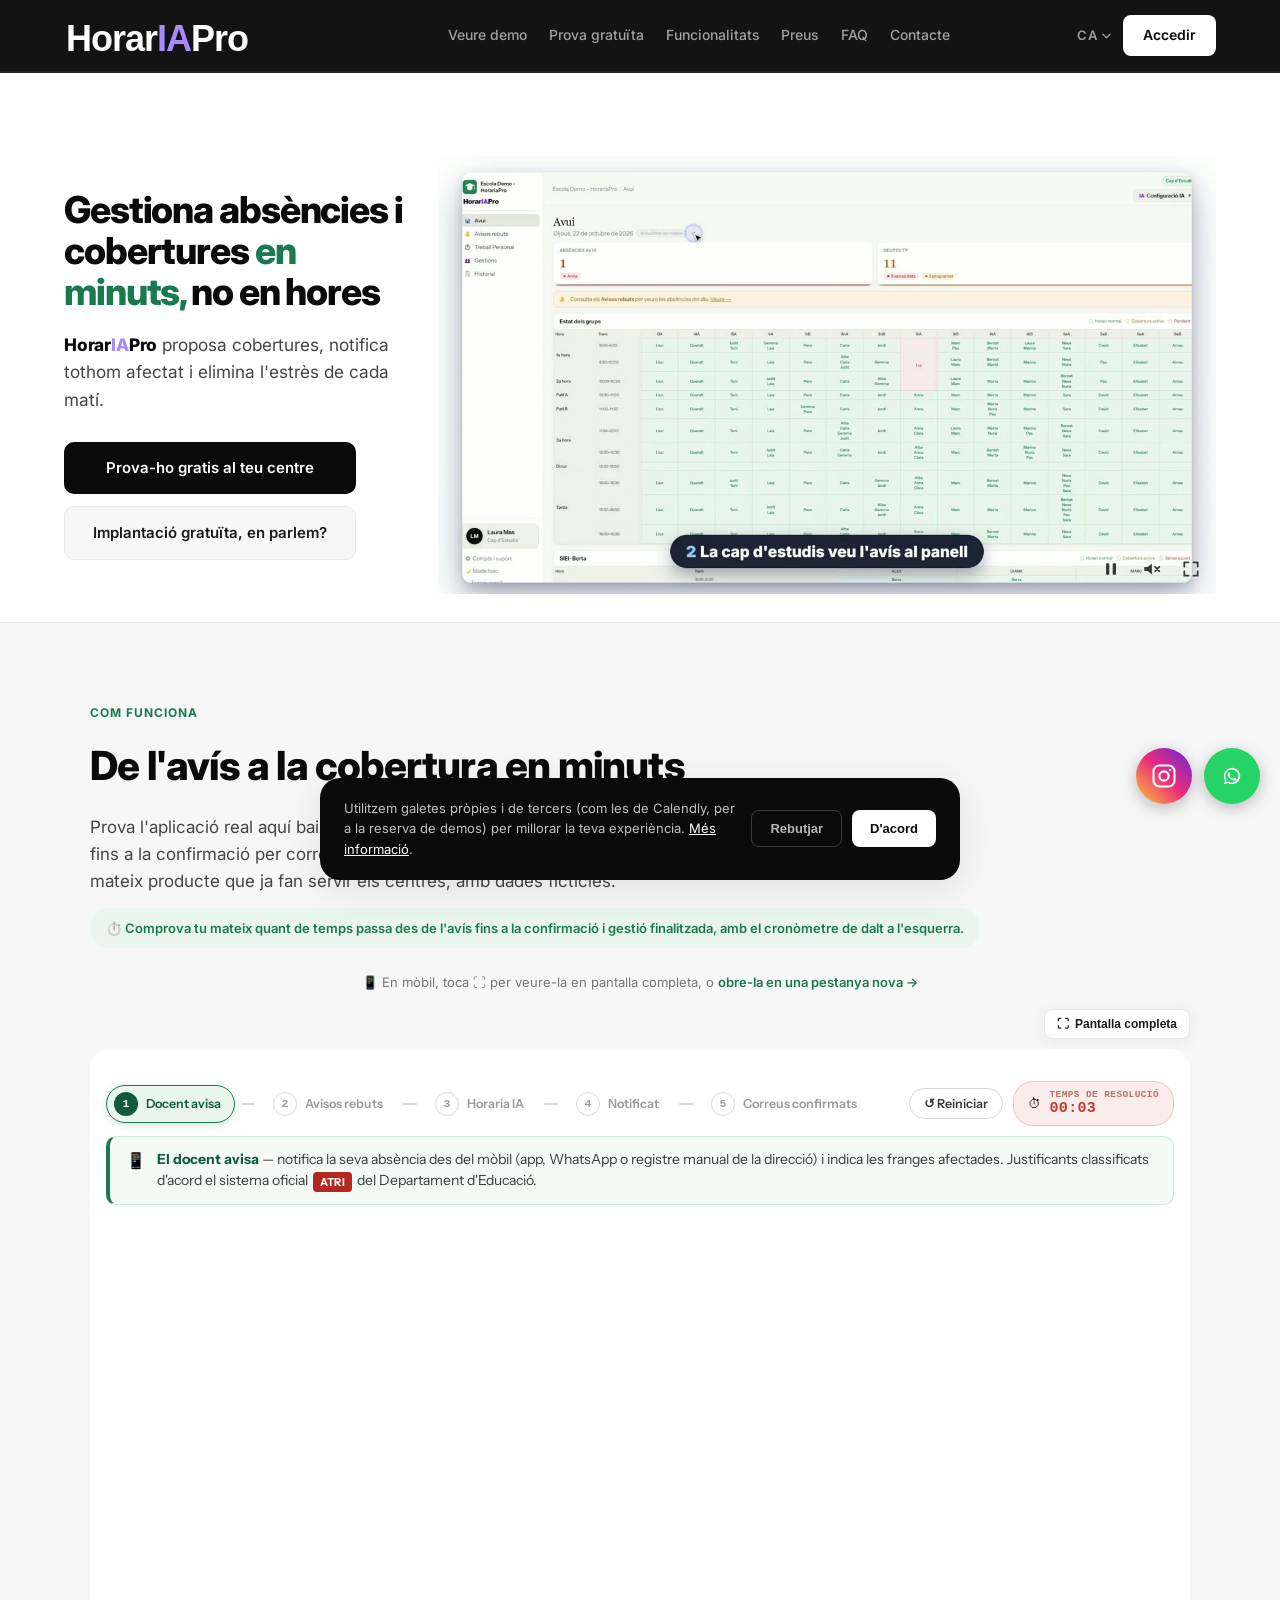
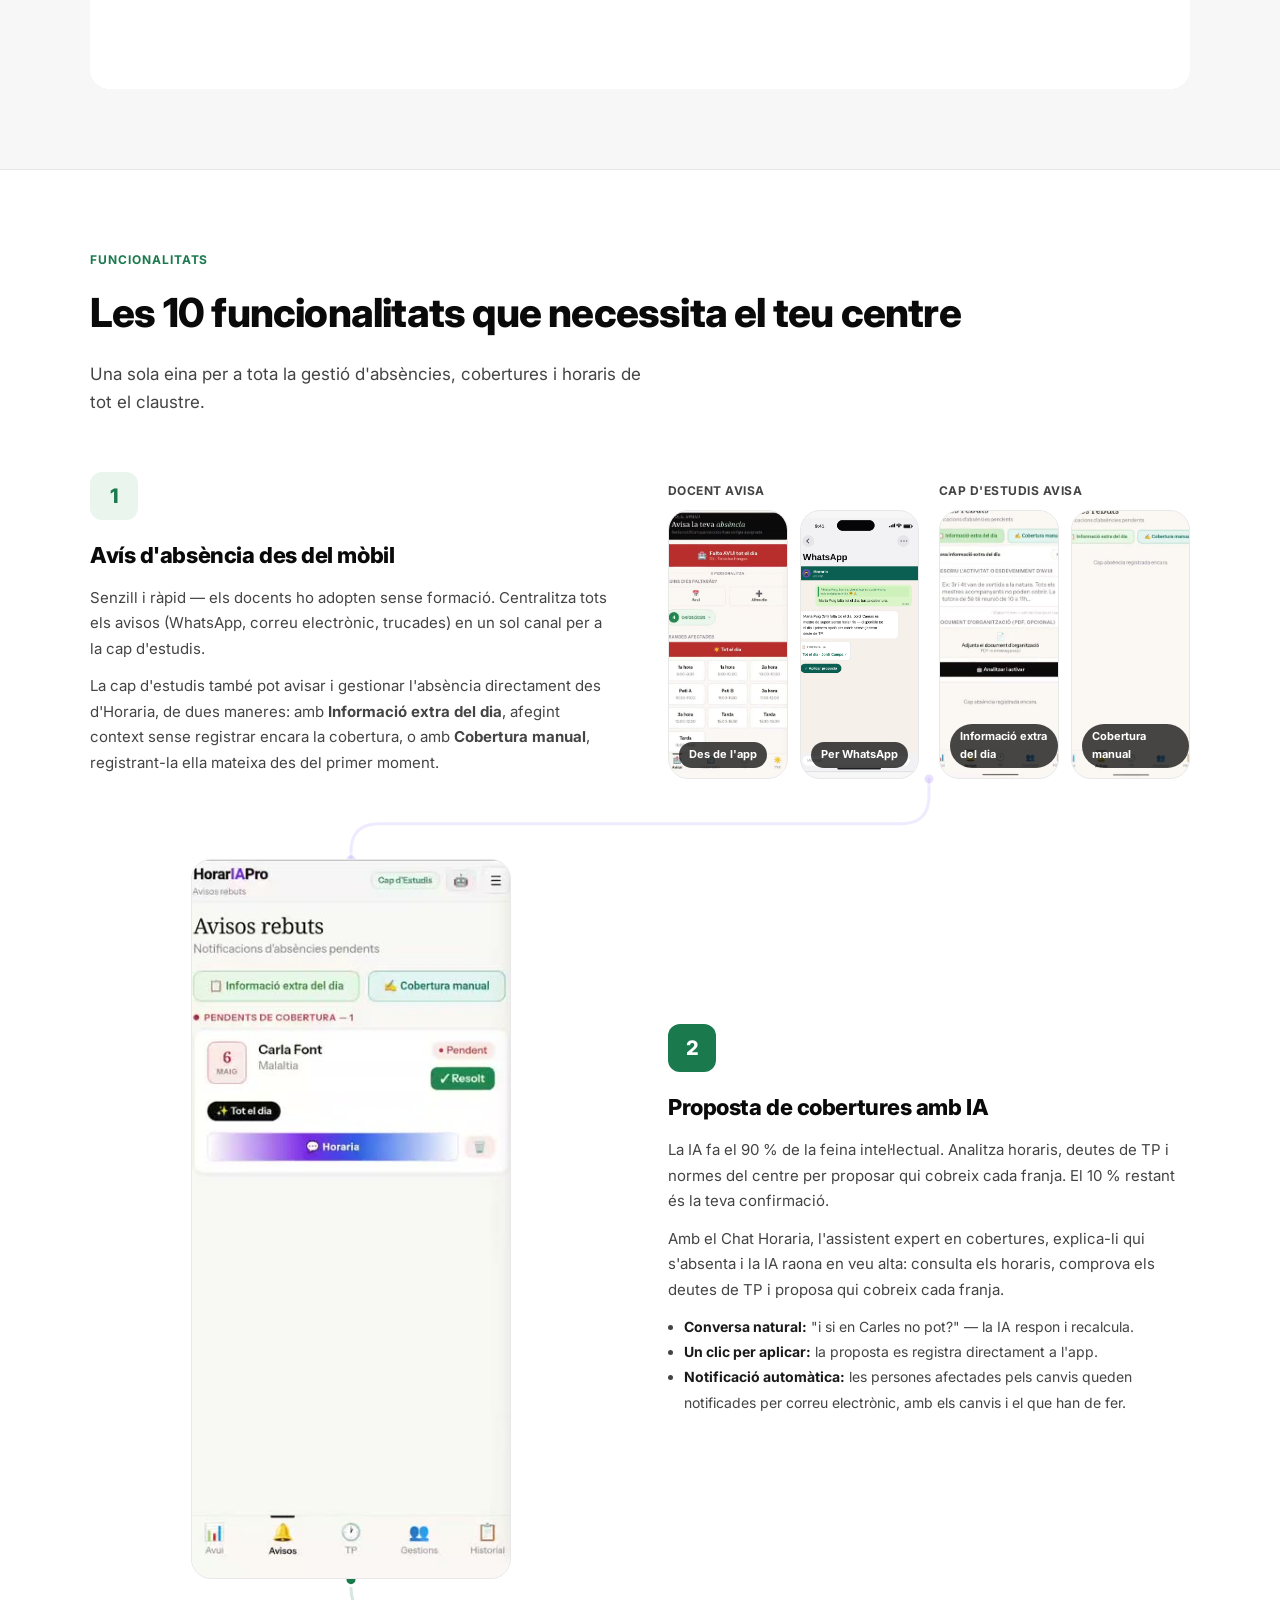
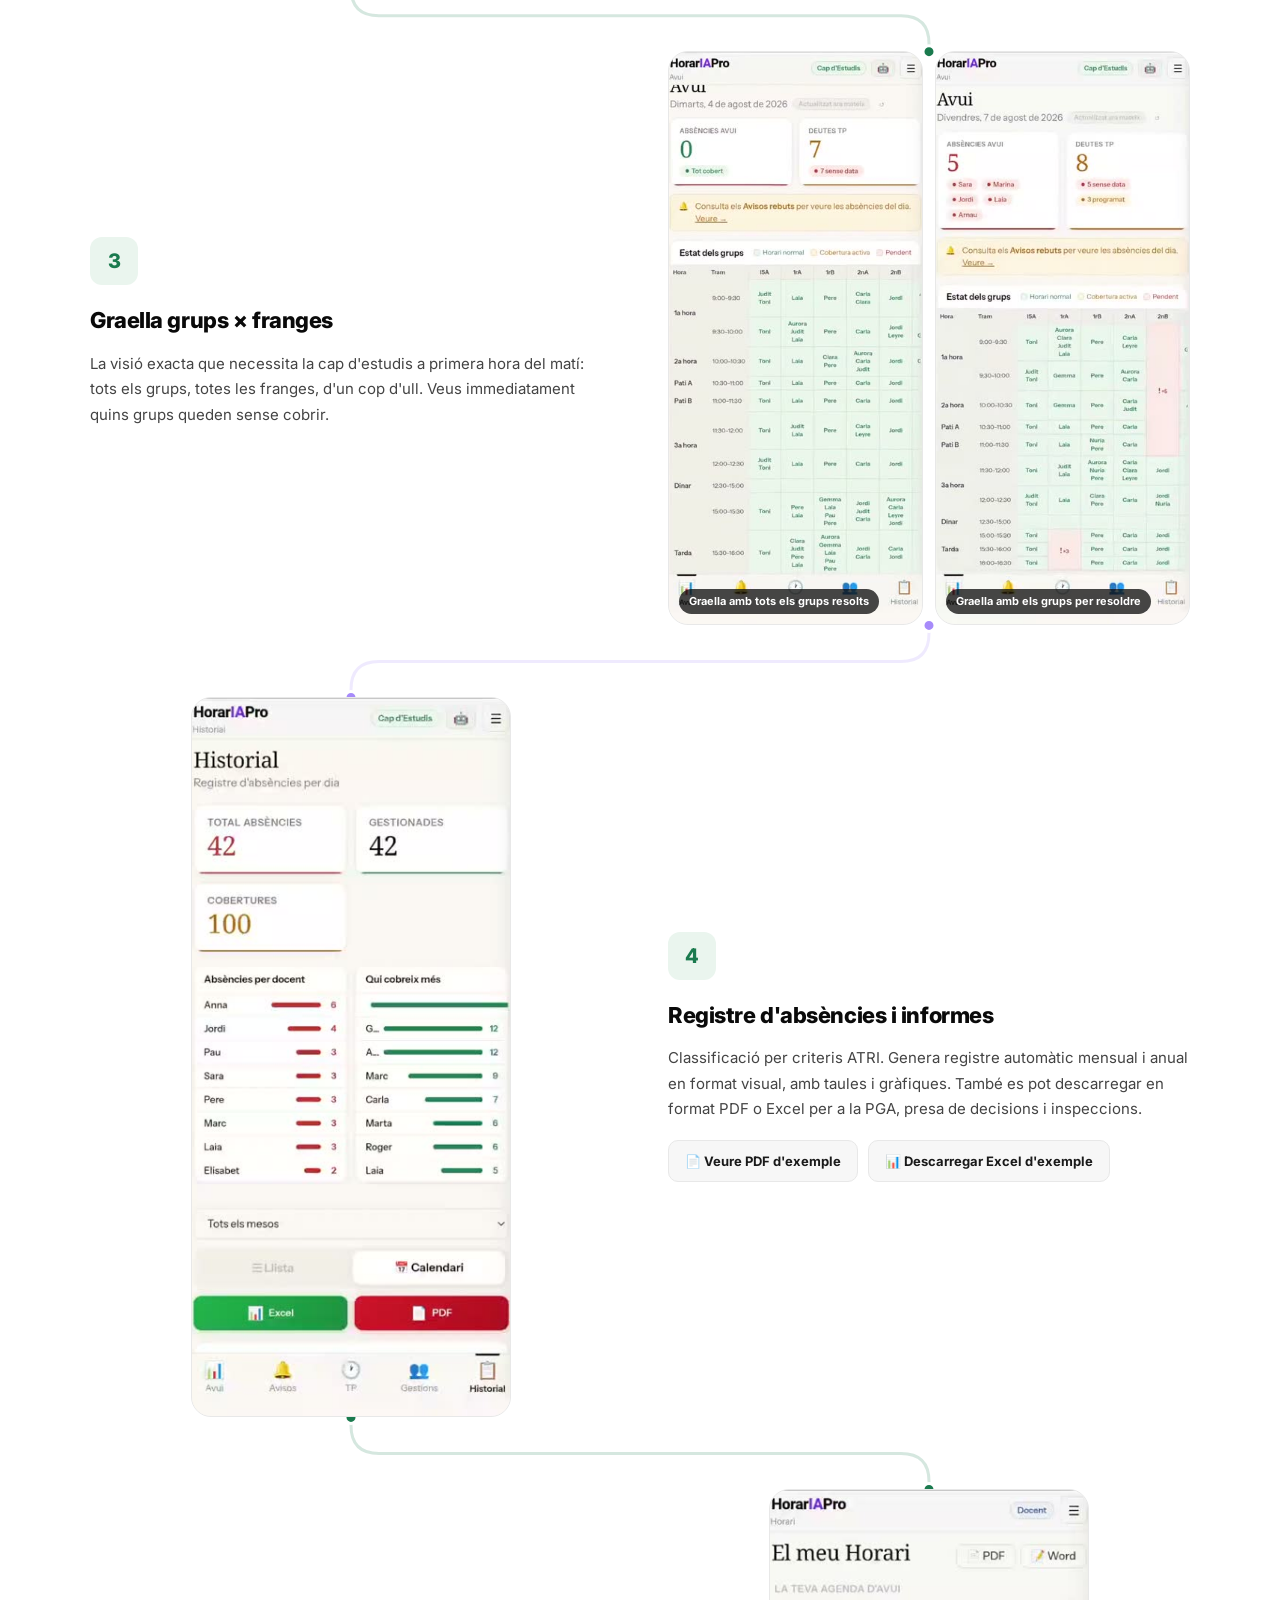
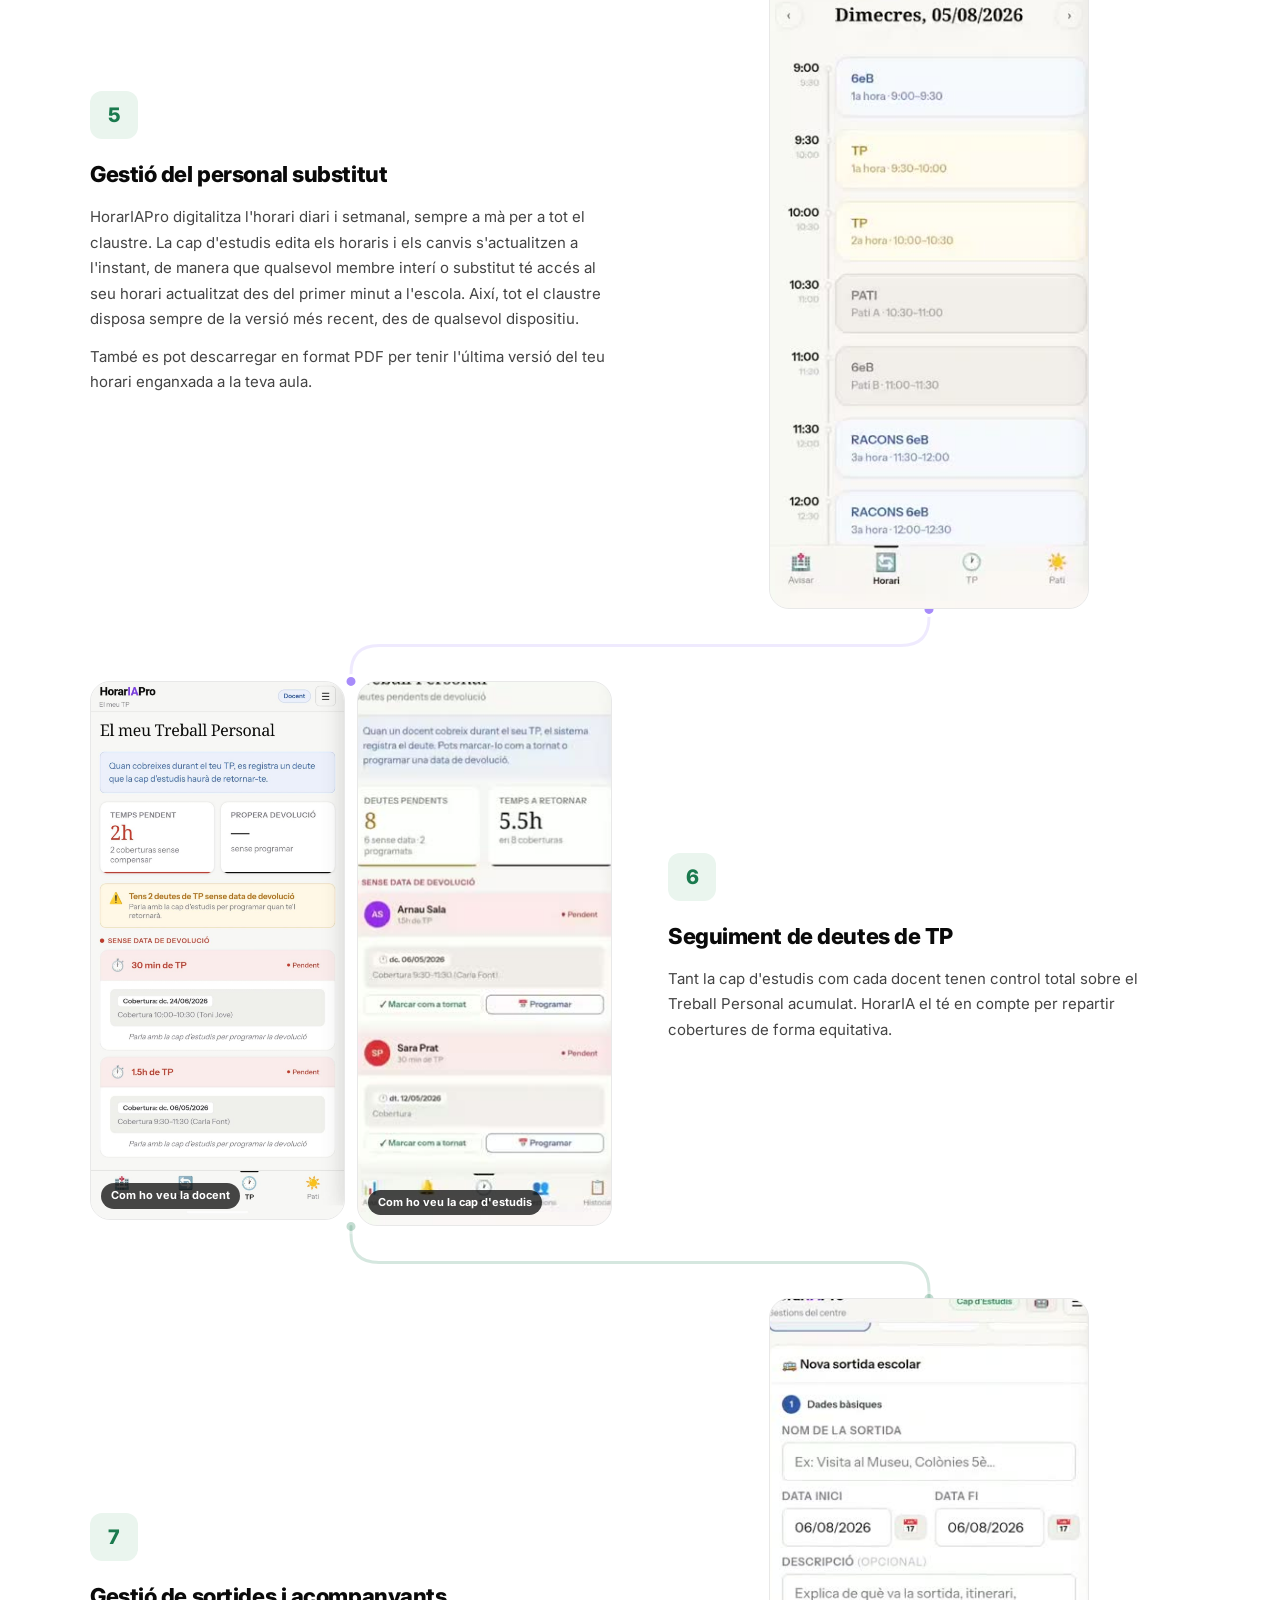
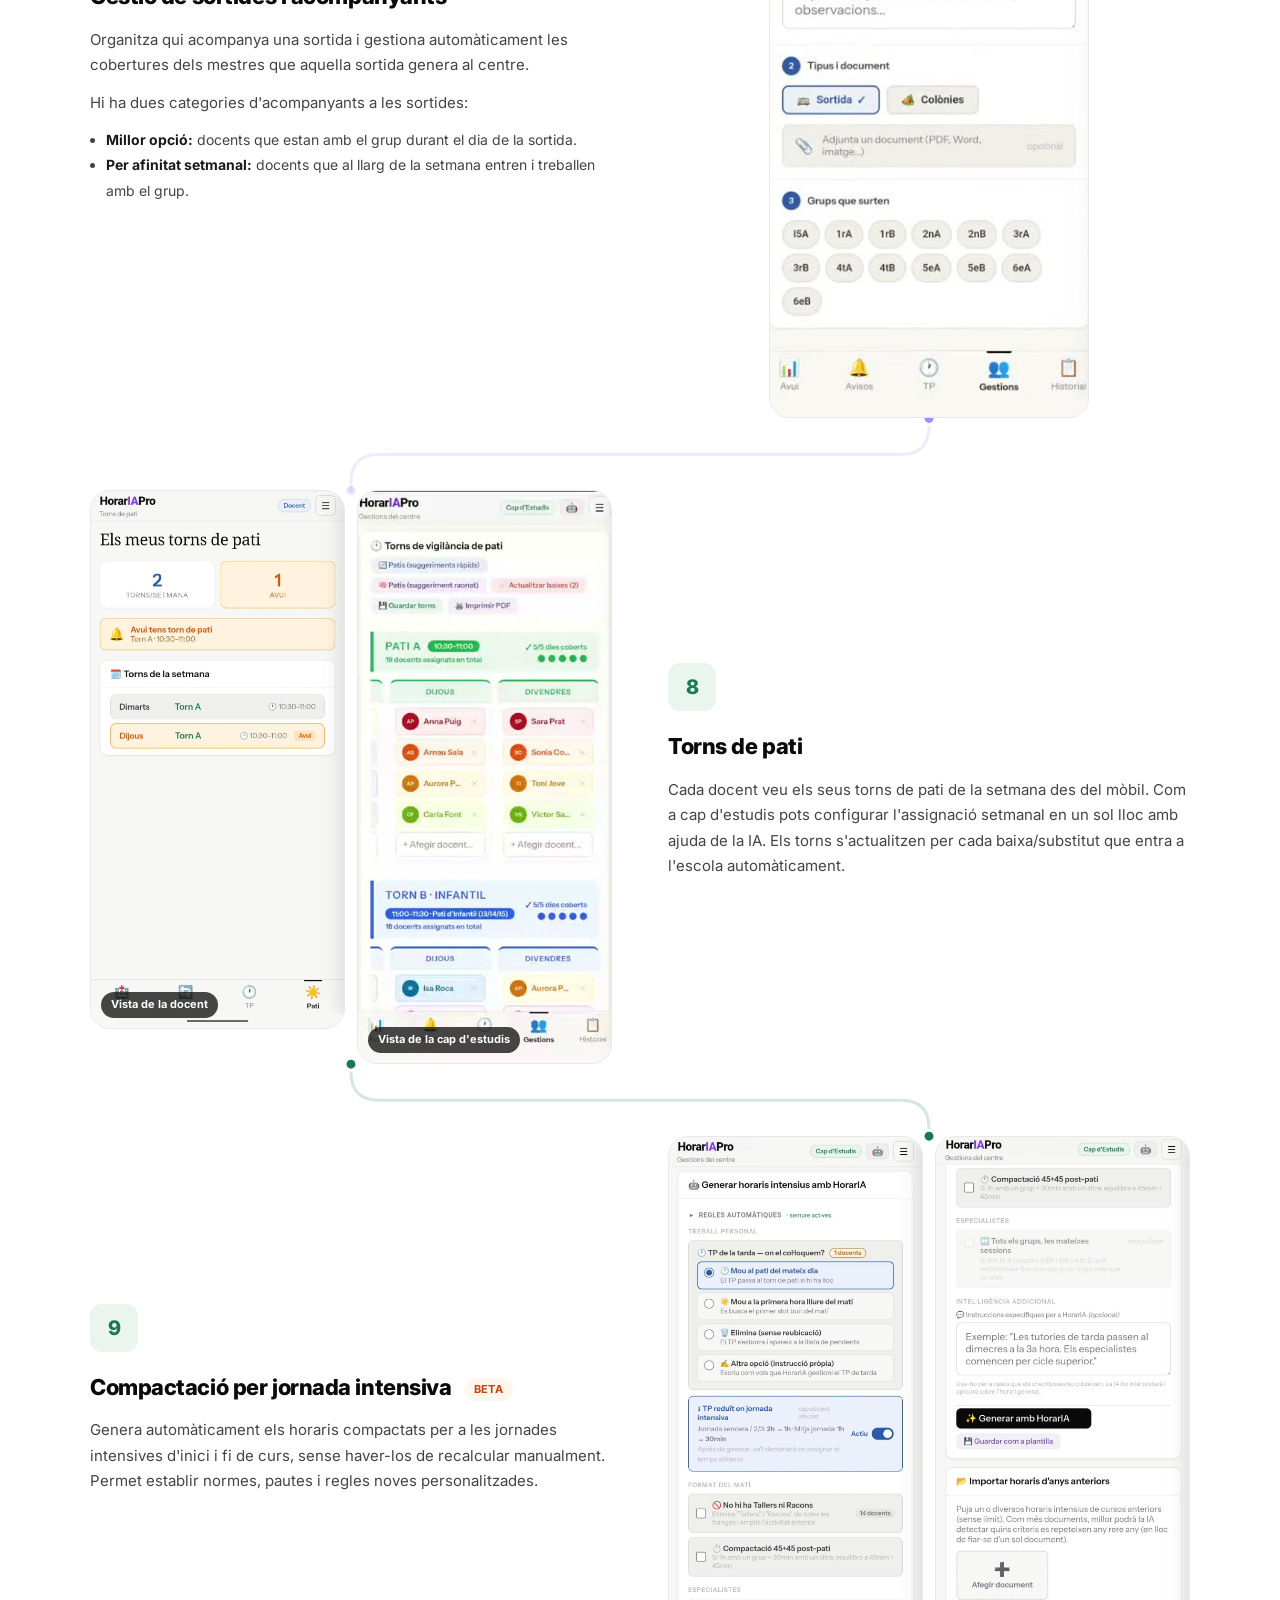
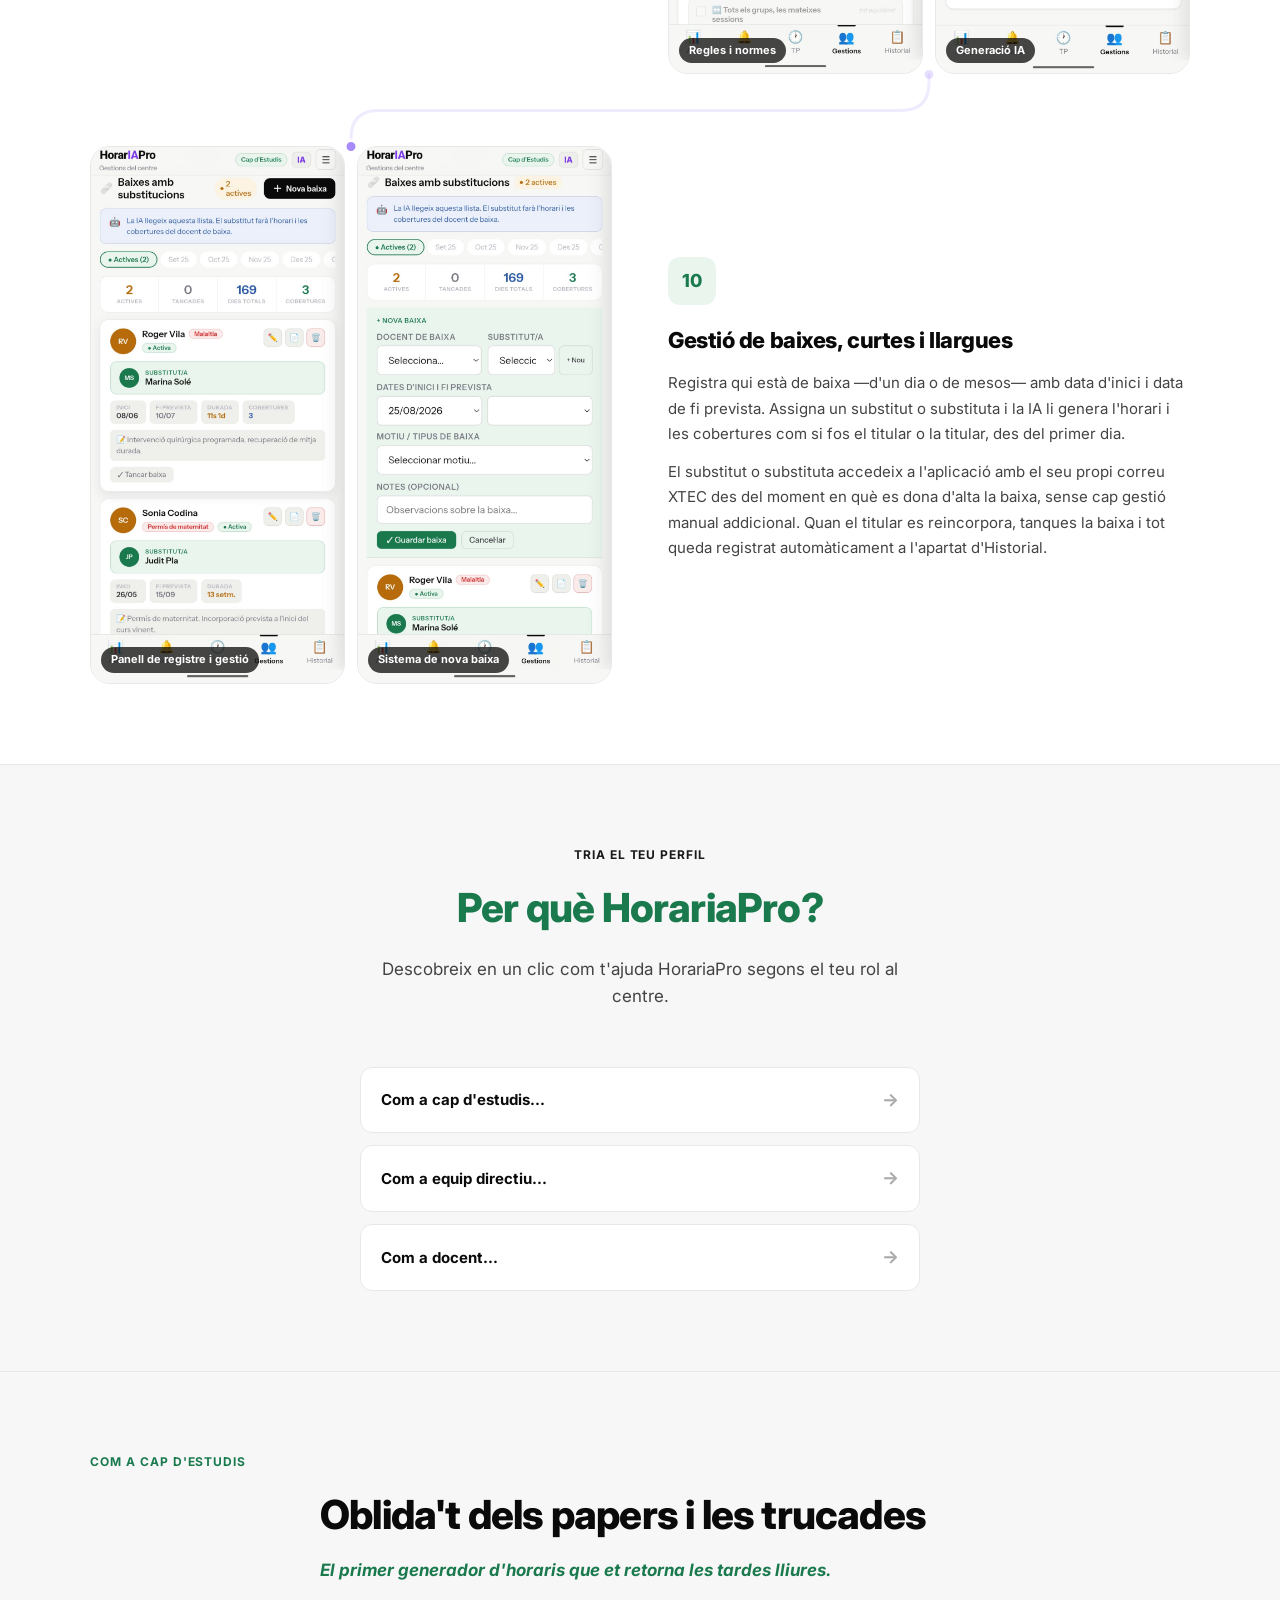
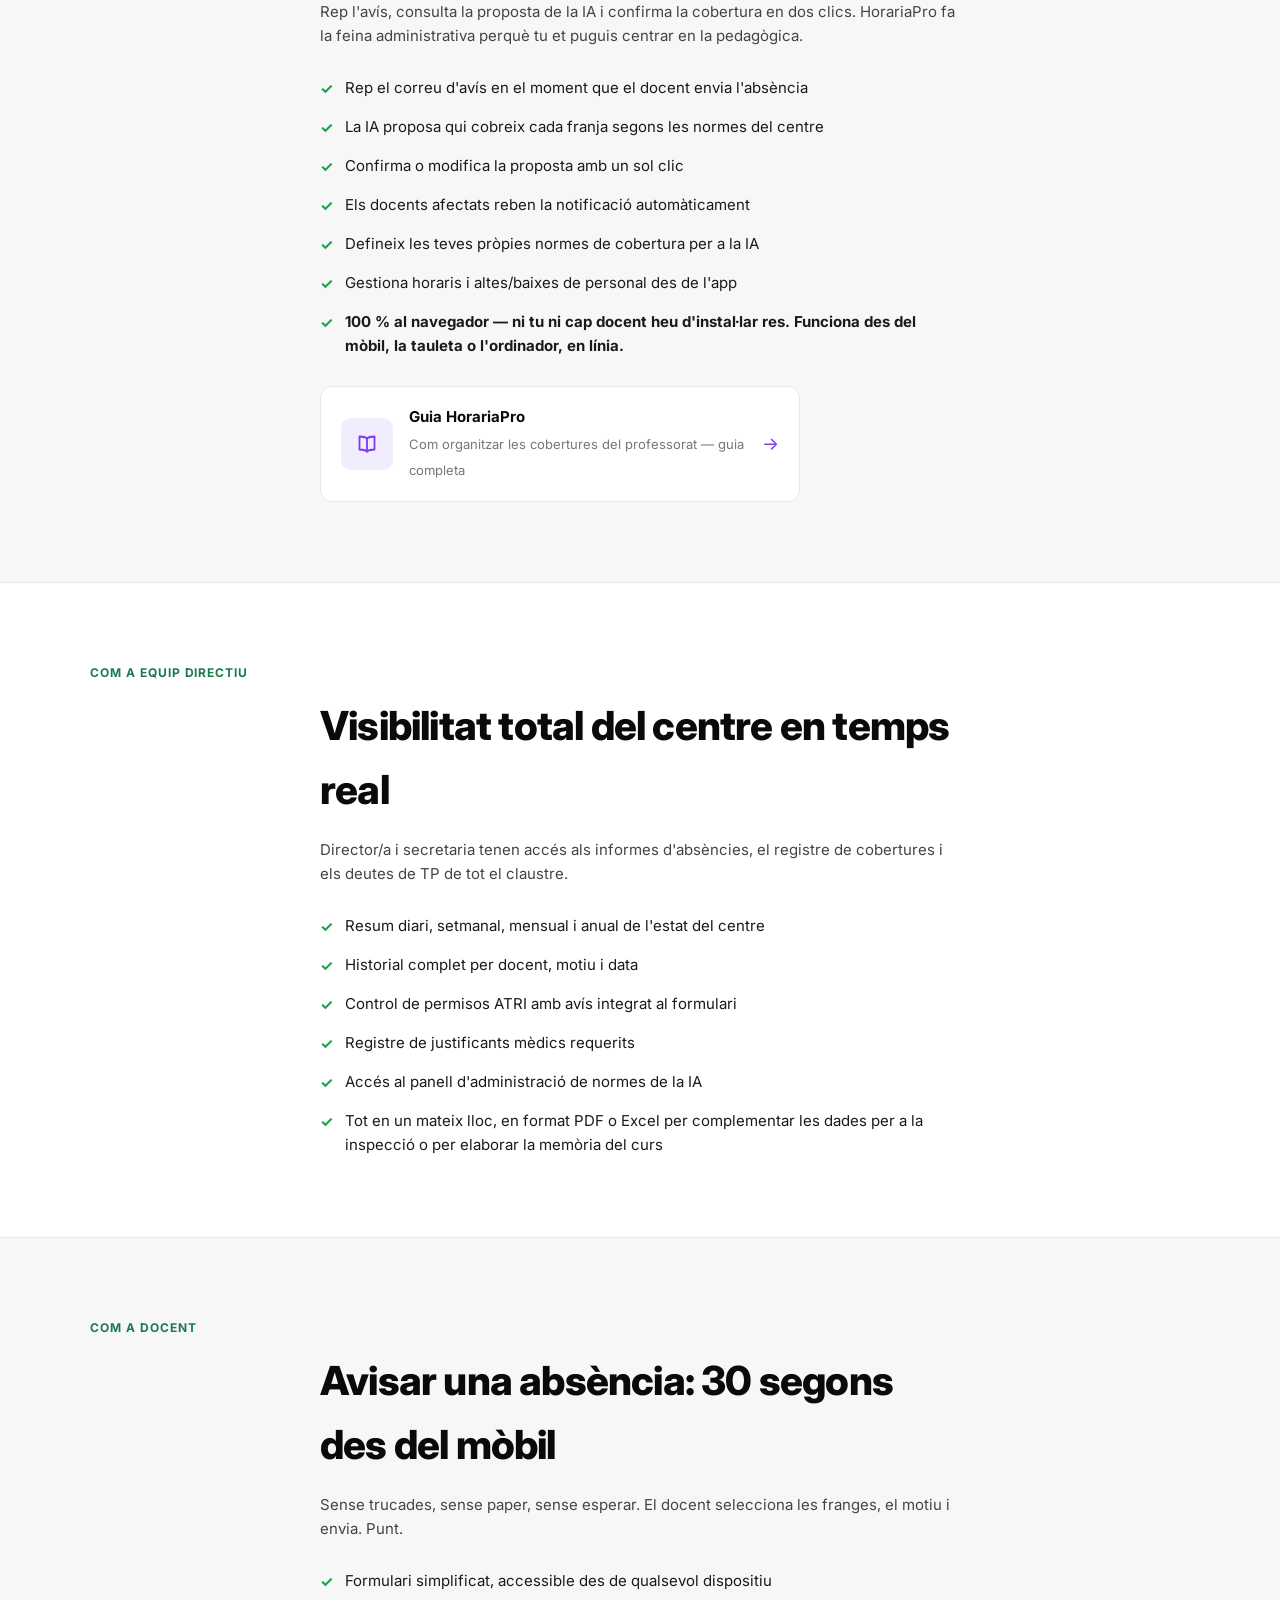
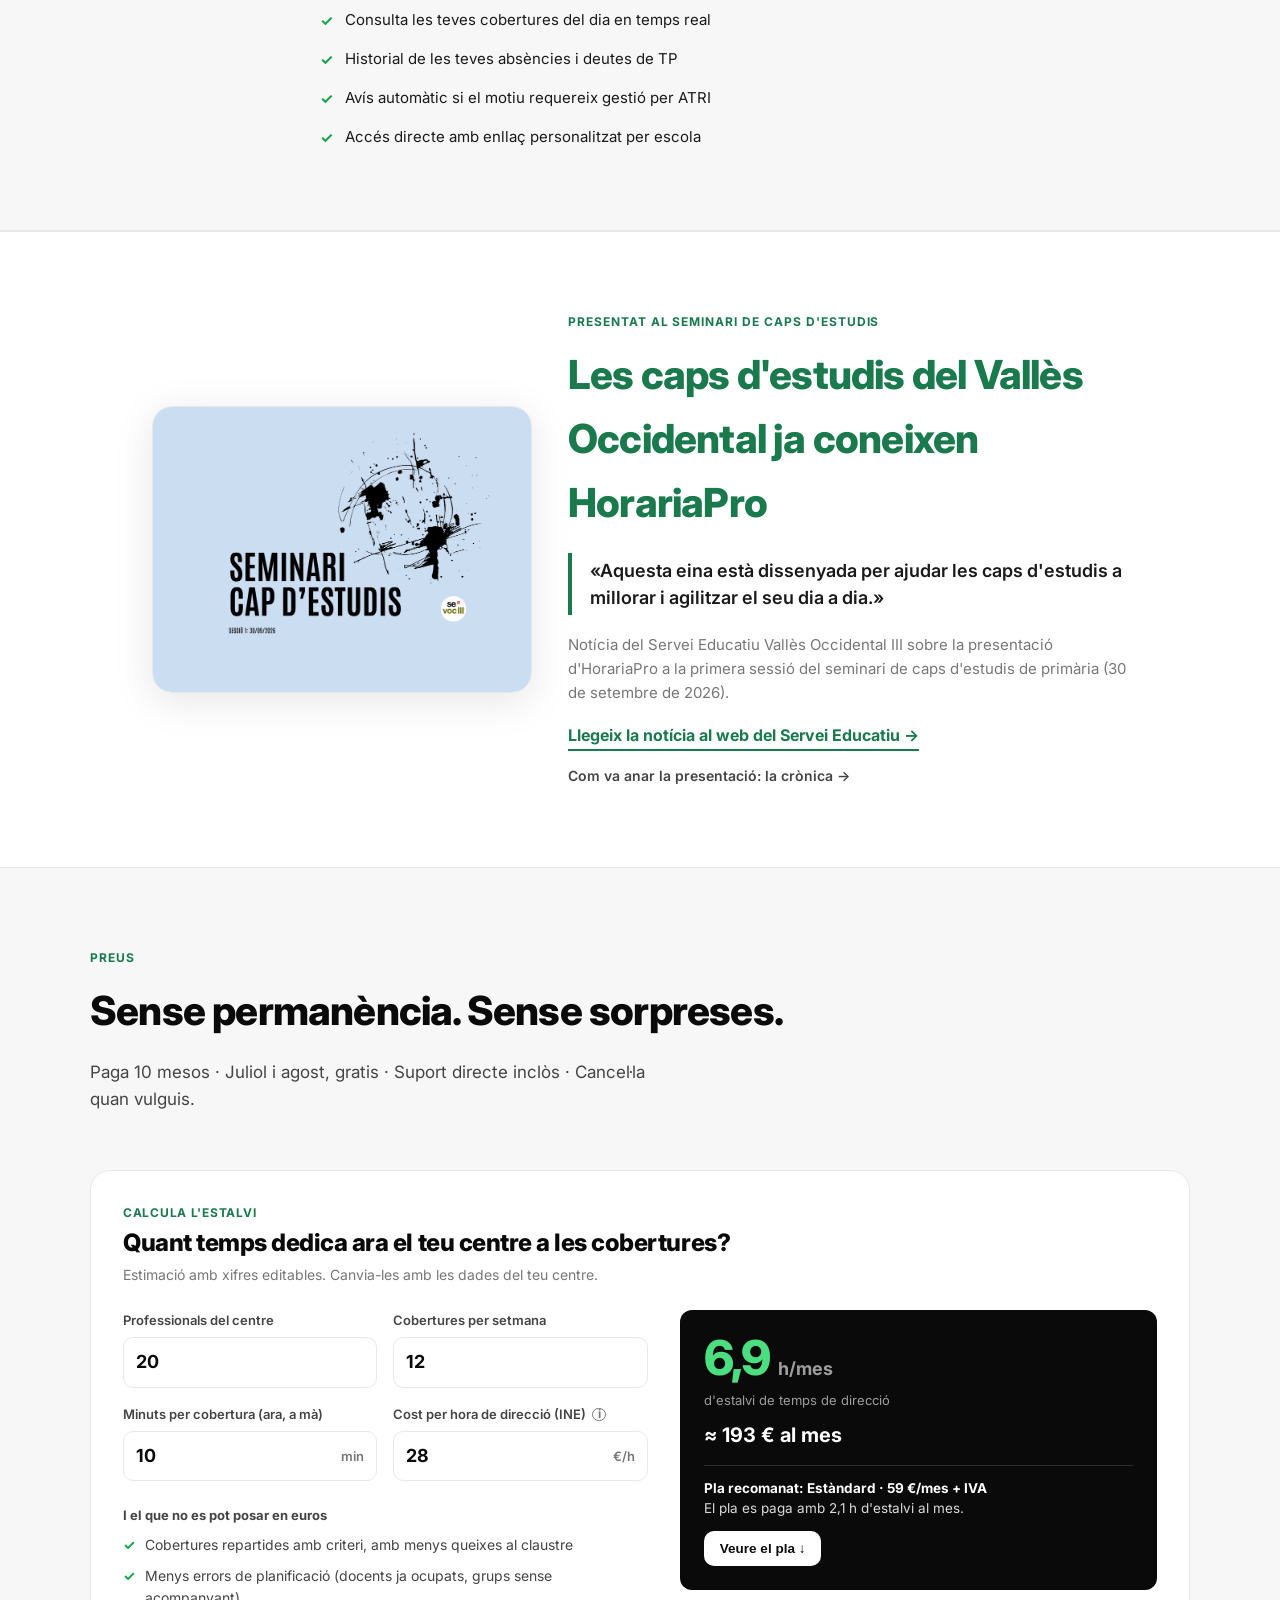
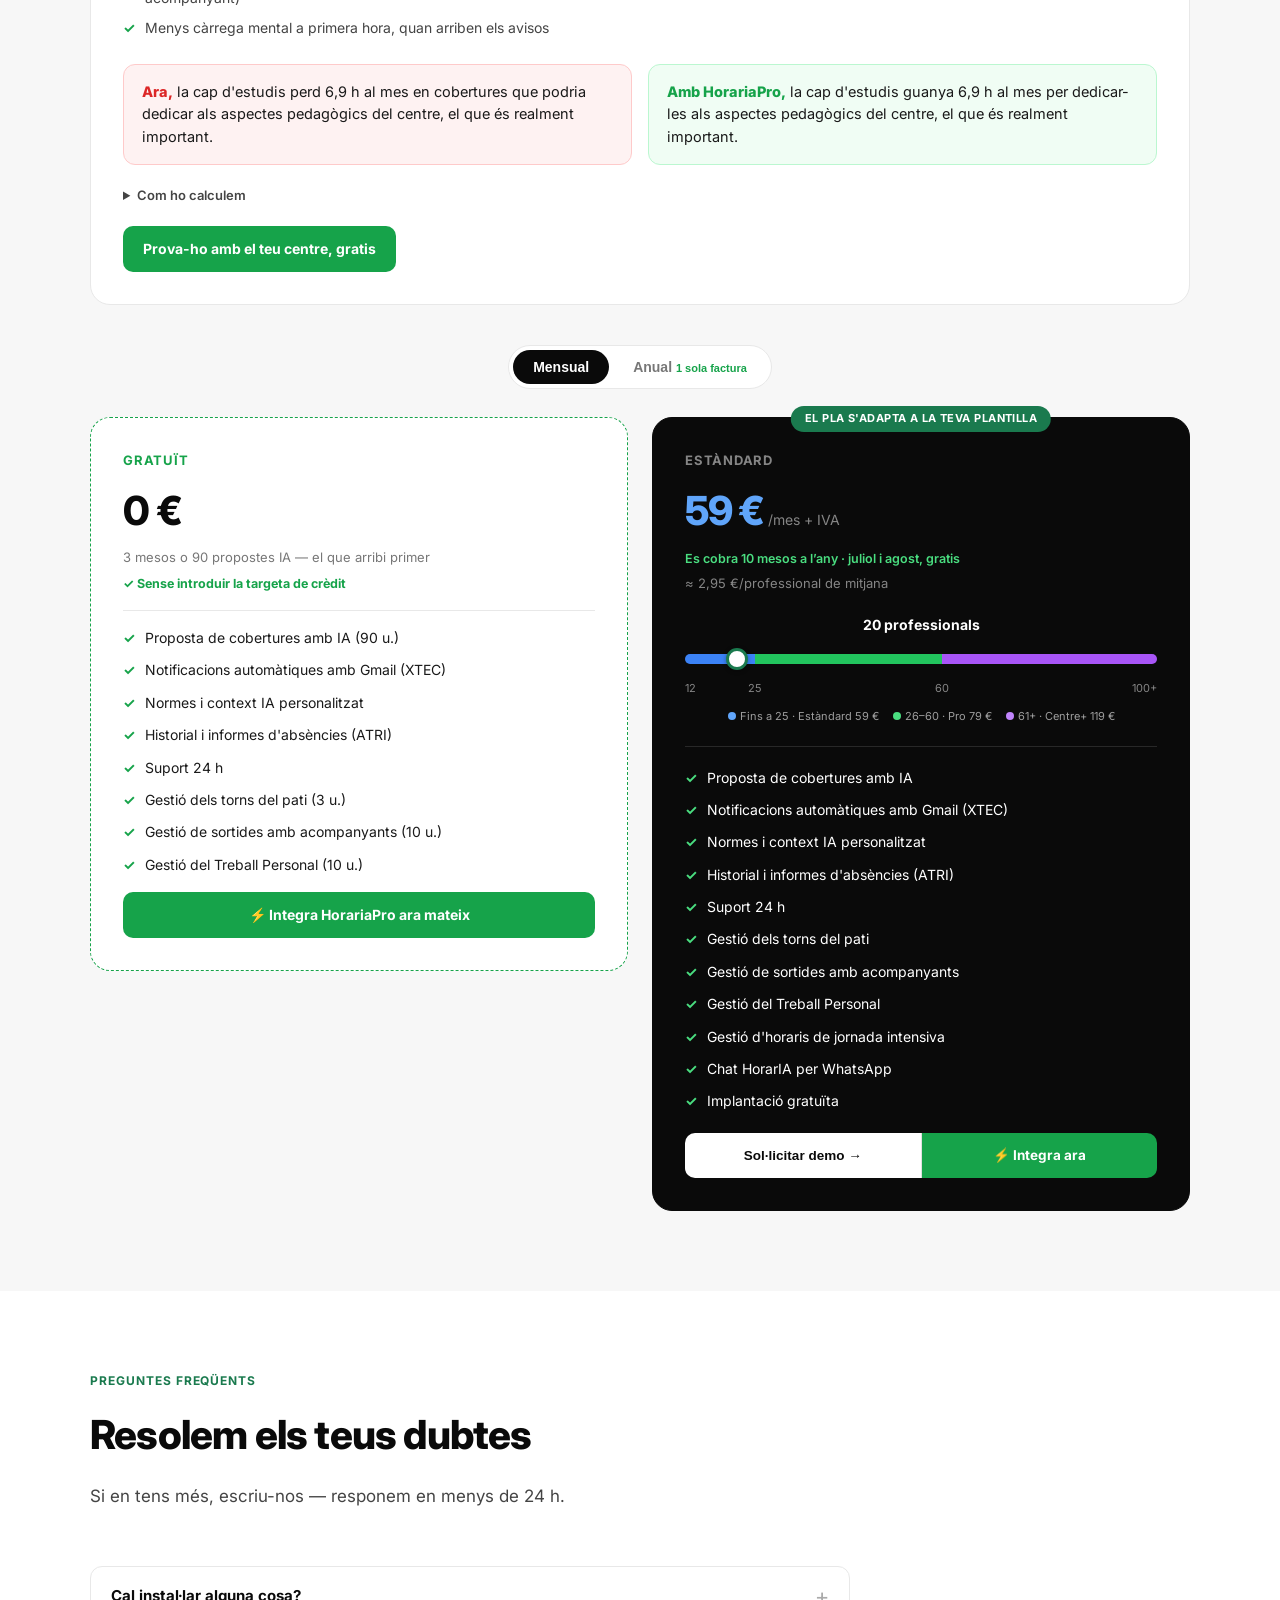
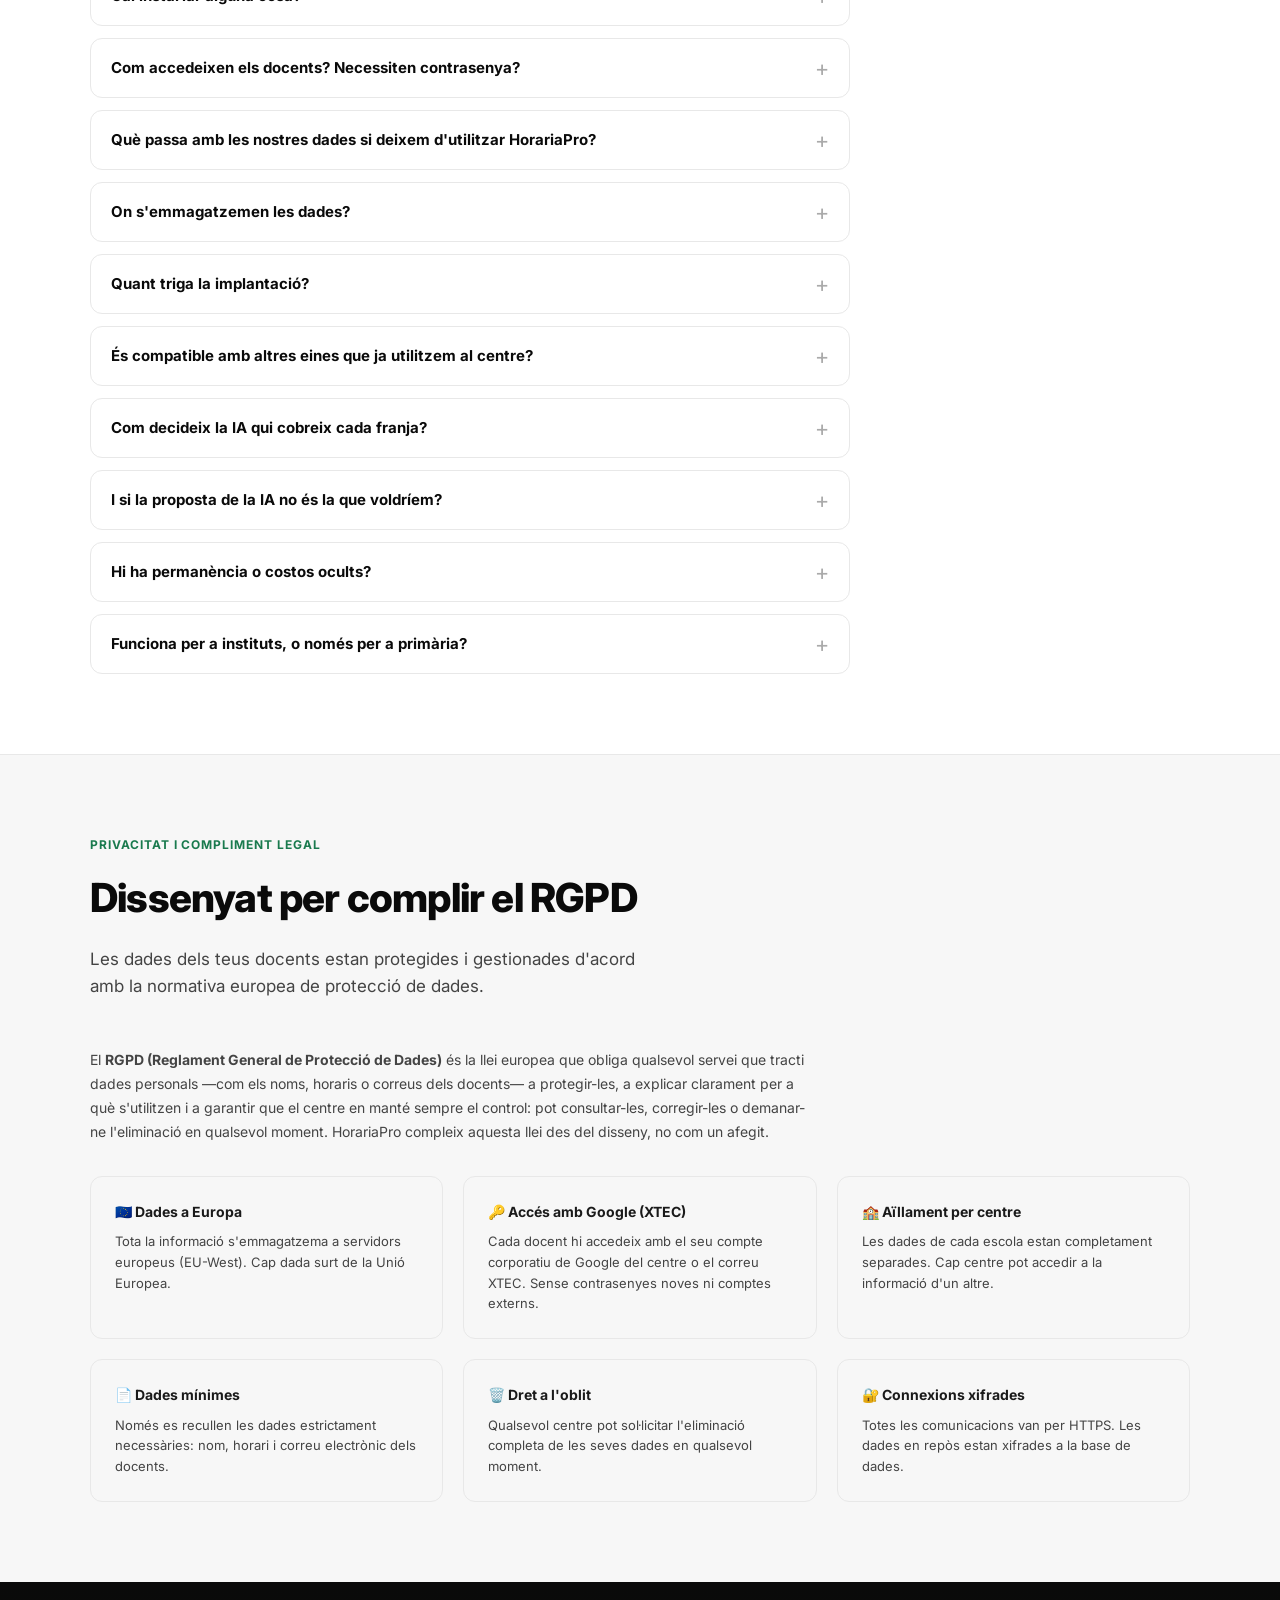
==== index.html @ 198ef93b "Calculadora ROI: cita la xifra d'Educació de l'INE i puja el cost/hora per defecte a 28 €/h Co-Autho" ====
<!DOCTYPE html>
<html lang="ca">
<head>
  <meta charset="UTF-8" />
  <meta name="viewport" content="width=device-width, initial-scale=1.0" />
  <title>HorariaPro — Gestió intel·ligent de cobertures per a centres educatius</title>
  <link rel="icon" type="image/svg+xml" href="favicon.svg" />
  <link rel="apple-touch-icon" href="favicon.svg" />
  <meta name="description" content="HorariaPro automatitza la gestió d'absències i cobertures del professorat amb intel·ligència artificial. Dissenyat per a equips directius de centres educatius." />
  <link rel="canonical" href="https://horariapro.com/" />

  <!-- Open Graph -->
  <meta property="og:type" content="website" />
  <meta property="og:url" content="https://horariapro.com/" />
  <meta property="og:site_name" content="HorariaPro" />
  <meta property="og:title" content="HorariaPro — Gestió intel·ligent de cobertures per a centres educatius" />
  <meta property="og:description" content="Automatitza la proposta de cobertures del professorat amb IA, notifica tothom afectat i elimina el caos de les substitucions." />
  <meta property="og:image" content="https://horariapro.com/og-image.png" />
  <meta property="og:image:width" content="1200" />
  <meta property="og:image:height" content="630" />
  <meta property="og:image:alt" content="HorariaPro — Gestiona absències i cobertures en minuts" />
  <meta property="og:locale" content="ca_ES" />

  <!-- Twitter Card -->
  <meta name="twitter:card" content="summary_large_image" />
  <meta name="twitter:title" content="HorariaPro — Gestió intel·ligent de cobertures per a centres educatius" />
  <meta name="twitter:description" content="Automatitza la proposta de cobertures del professorat amb IA, notifica tothom afectat i elimina el caos de les substitucions." />
  <meta name="twitter:image" content="https://horariapro.com/og-image.png" />

  <script type="application/ld+json">
  {
    "@context": "https://schema.org",
    "@type": "SoftwareApplication",
    "name": "HorariaPro",
    "url": "https://horariapro.com/",
    "description": "HorariaPro automatitza la gestió d'absències i cobertures del professorat amb intel·ligència artificial per a centres educatius.",
    "applicationCategory": "BusinessApplication",
    "operatingSystem": "Web",
    "inLanguage": "ca",
    "offers": [
      { "@type": "Offer", "name": "Estàndard", "price": "59", "priceCurrency": "EUR", "priceValidUntil": "2027-12-31", "url": "https://horariapro.com/#preus" },
      { "@type": "Offer", "name": "Pro", "price": "79", "priceCurrency": "EUR", "priceValidUntil": "2027-12-31", "url": "https://horariapro.com/#preus" },
      { "@type": "Offer", "name": "Centre+", "price": "119", "priceCurrency": "EUR", "priceValidUntil": "2027-12-31", "url": "https://horariapro.com/#preus" }
    ]
  }
  </script>

  <script type="application/ld+json">
  {
    "@context": "https://schema.org",
    "@type": "FAQPage",
    "mainEntity": [
      {
        "@type": "Question",
        "name": "Cal instal·lar alguna cosa?",
        "acceptedAnswer": {
          "@type": "Answer",
          "text": "No. Funciona 100 % al navegador, des del mòbil, la tauleta o l'ordinador. Ni la cap d'estudis ni el professorat han d'instal·lar res."
        }
      },
      {
        "@type": "Question",
        "name": "Com accedeixen els docents? Necessiten contrasenya?",
        "acceptedAnswer": {
          "@type": "Answer",
          "text": "Cada docent entra amb el seu correu XTEC o corporatiu del centre (si en teniu). Sense comptes externs ni contrasenyes innecessàries."
        }
      },
      {
        "@type": "Question",
        "name": "Què passa amb les nostres dades si deixem d'utilitzar HorariaPro?",
        "acceptedAnswer": {
          "@type": "Answer",
          "text": "Tens dret a l'oblit: pots sol·licitar l'eliminació completa de totes les dades del centre en qualsevol moment."
        }
      },
      {
        "@type": "Question",
        "name": "On s'emmagatzemen les dades?",
        "acceptedAnswer": {
          "@type": "Answer",
          "text": "A servidors europeus (EU-West), seguint el RGPD i el reglament del Departament d'Educació. Cap dada surt de la Unió Europea."
        }
      },
      {
        "@type": "Question",
        "name": "Quant triga la implantació?",
        "acceptedAnswer": {
          "@type": "Answer",
          "text": "Entre uns dies i una setmana com a màxim, depenent de la mida del claustre (docents, educadors i altre personal). La implantació és gratuïta i inclou suport directe per configurar horaris i normes de cobertura."
        }
      },
      {
        "@type": "Question",
        "name": "És compatible amb altres eines que ja utilitzem al centre?",
        "acceptedAnswer": {
          "@type": "Answer",
          "text": "Sí. HorariaPro funciona de manera complementària a l'ecosistema de Google Workspace for Education (Gmail, Calendar) que ja fan servir la majoria de centres: les notificacions arriben directament al vostre correu, sense duplicar informació ni canviar cap altra eina."
        }
      },
      {
        "@type": "Question",
        "name": "Com decideix la IA qui cobreix cada franja?",
        "acceptedAnswer": {
          "@type": "Answer",
          "text": "Analitza horaris disponibles i deutes de Treball Personal (TP) acumulats, combinant-ho amb les normes de cobertura i el context personalitzat que cada centre defineix per a la IA — sempre repartint les cobertures de manera equitativa."
        }
      },
      {
        "@type": "Question",
        "name": "I si la proposta de la IA no és la que voldríem?",
        "acceptedAnswer": {
          "@type": "Answer",
          "text": "La cap d'estudis pot editar-la abans de confirmar-la — és una proposta, no una decisió automàtica. A més, amb el Chat Horaria pots conversar directament amb la IA per afinar-la o corregir-la (\"i si en Carles no pot?\"), d'una manera senzilla i intuïtiva."
        }
      },
      {
        "@type": "Question",
        "name": "Hi ha permanència o costos ocults?",
        "acceptedAnswer": {
          "@type": "Answer",
          "text": "No. Sense permanència, sense cost d'implantació, i es pot cancel·lar quan es vulgui."
        }
      },
      {
        "@type": "Question",
        "name": "Funciona per a instituts, o només per a primària?",
        "acceptedAnswer": {
          "@type": "Answer",
          "text": "Funciona per a qualsevol centre educatiu, sigui quin sigui el nivell: escoles d'educació infantil, CEIP o instituts."
        }
      }
    ]
  }
  </script>

  <link rel="preconnect" href="https://fonts.googleapis.com" />
  <link href="https://fonts.googleapis.com/css2?family=Inter:wght@400;500;600;700;800&display=swap" rel="stylesheet" />
  <style>
    *, *::before, *::after { box-sizing: border-box; margin: 0; padding: 0; }

    :root {
      --black:   #0a0a0a;
      --ink:     #1a1a1a;
      --ink-2:   #444;
      --ink-3:   #777;
      --ink-4:   #aaa;
      --border:  #e8e8e8;
      --bg:      #fff;
      --bg-2:    #f7f7f7;
      --blue:    #1A7A4E;
      --blue-lt: #EAF5EE;
      --green:   #16a34a;
      --green-lt:#f0fdf4;
      --r:       12px;
      --r-lg:    20px;
      --shadow:  0 2px 16px rgba(0,0,0,.07);
      --shadow-lg: 0 8px 40px rgba(0,0,0,.10);
    }

    html {
      scroll-behavior: smooth;
      overflow-x: hidden;
      scroll-padding-top: 72px;
    }

    body {
      font-family: 'Inter', sans-serif;
      color: var(--ink);
      background: var(--bg);
      font-size: 16px;
      line-height: 1.6;
      -webkit-font-smoothing: antialiased;
      overflow-x: hidden;
      max-width: 100vw;
      padding-top: 72px;
    }

    a { color: inherit; text-decoration: none; }

    /* ── NAV ── */
    nav {
      position: fixed; top: 0; left: 0; width: 100%; z-index: 100;
      background: rgba(10,10,10,.96);
      backdrop-filter: blur(12px);
      -webkit-backdrop-filter: blur(12px);
      border-bottom: 1px solid rgba(255,255,255,.08);
      padding: 0 5%;
      display: flex; align-items: center; justify-content: space-between;
      height: 72px;
      transition: background .4s ease, backdrop-filter .4s ease, border-color .4s ease, box-shadow .4s ease;
    }
    nav.nav-glass {
      background: rgba(10,10,10,.5);
      backdrop-filter: blur(20px) saturate(180%);
      -webkit-backdrop-filter: blur(20px) saturate(180%);
      border-bottom: 1px solid rgba(255,255,255,.14);
      box-shadow: 0 8px 32px rgba(0,0,0,.18), inset 0 1px 0 rgba(255,255,255,.08);
    }
    .nav-logo img { height: 52px; width: auto; display: block; }
    .nav-links { display: flex; gap: 32px; font-size: 14px; font-weight: 500; color: rgba(255,255,255,.6); }
    .nav-links a:hover { color: #fff; }
    .nav-cta {
      background: #fff; color: #0a0a0a;
      padding: 9px 20px; border-radius: 8px;
      font-size: 14px; font-weight: 600;
      transition: opacity .15s;
      white-space: nowrap;
      display: inline-flex; align-items: center;
      -webkit-tap-highlight-color: transparent;
      -webkit-appearance: none;
    }
    .nav-cta:hover { opacity: .85; }
    .nav-burger {
      display: none;
      width: 40px; height: 40px;
      background: transparent; border: none; cursor: pointer;
      flex-direction: column; align-items: center; justify-content: center; gap: 5px;
      -webkit-tap-highlight-color: transparent;
    }
    .nav-burger span { display: block; width: 22px; height: 2px; background: #fff; transition: transform .25s ease, opacity .25s ease; }
    .nav-burger.open span:nth-child(1) { transform: translateY(7px) rotate(45deg); }
    .nav-burger.open span:nth-child(2) { opacity: 0; }
    .nav-burger.open span:nth-child(3) { transform: translateY(-7px) rotate(-45deg); }
    .nav-mobile-menu {
      position: fixed; top: 72px; left: 0; right: 0; z-index: 99;
      background: rgba(10,10,10,.96);
      backdrop-filter: blur(12px); -webkit-backdrop-filter: blur(12px);
      border-bottom: 1px solid rgba(255,255,255,.08);
      display: flex; flex-direction: column;
      max-height: 0; overflow: hidden;
      transition: max-height .3s ease, background .4s ease, backdrop-filter .4s ease, border-color .4s ease;
    }
    .nav-mobile-menu.open { max-height: 560px; }
    /* Selector d'idioma: text mínim + desplegable */
    .lang-switch { position: relative; display: inline-flex; flex-shrink: 0; user-select: none; }
    .lang-switch__trigger {
      display: inline-flex; align-items: center; gap: 5px;
      background: transparent; border: 0; cursor: pointer; font-family: inherit;
      font-size: 13px; font-weight: 600; letter-spacing: .02em;
      color: rgba(255,255,255,.6); padding: 6px 4px; border-radius: 100px;
      transition: color .2s ease; -webkit-tap-highlight-color: transparent;
    }
    .lang-switch__trigger:hover, .lang-switch[data-open] .lang-switch__trigger { color: #fff; }
    .lang-switch__current { line-height: 1; }
    .lang-switch__caret { transition: transform .25s ease; margin-top: 1px; }
    .lang-switch[data-open] .lang-switch__caret { transform: rotate(180deg); }
    .lang-switch__menu {
      position: absolute; top: calc(100% + 10px); right: 0; min-width: 8.5rem; padding: 5px; list-style: none;
      background: rgba(18,18,18,.97); border: 1px solid rgba(255,255,255,.12); border-radius: 10px;
      box-shadow: 0 12px 32px rgba(0,0,0,.35);
      opacity: 0; visibility: hidden; transform: translateY(-4px);
      transition: opacity .2s ease, transform .2s ease, visibility .2s ease; z-index: 1200;
    }
    .lang-switch[data-open] .lang-switch__menu { opacity: 1; visibility: visible; transform: translateY(0); }
    .lang-switch__opt {
      display: block; width: 100%; text-align: left; background: transparent; border: 0; cursor: pointer;
      font: 500 14px/1.2 inherit; font-family: inherit; color: rgba(255,255,255,.75);
      border-radius: 6px; padding: 9px 11px; transition: color .15s ease, background .15s ease;
    }
    .lang-switch__opt:hover { color: #fff; background: rgba(255,255,255,.08); }
    .lang-switch__opt.is-active { color: #fff; font-weight: 700; }
    /* Ha de coincidir amb l'estil de la barra (nav.nav-glass) quan es fa scroll, perquè no quede més fosc que la barra de dalt */
    nav.nav-glass ~ .nav-mobile-menu {
      background: rgba(10,10,10,.5);
      backdrop-filter: blur(20px) saturate(180%); -webkit-backdrop-filter: blur(20px) saturate(180%);
      border-bottom: 1px solid rgba(255,255,255,.14);
    }
    .nav-mobile-menu a {
      padding: 16px 5%; font-size: 15px; font-weight: 600; color: rgba(255,255,255,.85);
      border-bottom: 1px solid rgba(255,255,255,.06);
    }
    .nav-mobile-menu a:last-child {
      border-bottom: none; color: #0a0a0a; background: #fff;
      margin: 12px 5% 16px; border-radius: 8px; text-align: center;
    }

    /* ── HERO ── */
    .hero-wrap {
      position: relative;
      overflow: hidden;
    }
    .hero {
      position: relative;
      z-index: 1;
      padding: 84px 5% 56px;
      max-width: 960px; margin: 0 auto;
      text-align: center;
    }
    @media (min-width: 900px) {
      .hero-wrap .hero { max-width: 1180px; display: grid; grid-template-columns: 1.1fr .9fr; gap: 56px; align-items: center; text-align: left; padding-top: 84px; padding-bottom: 28px; gap: 48px; }
      .hero-wrap .hero p { margin-left: 0; margin-right: 0; }
      .hero-wrap .hero .hero-actions { margin: 0; }
    }
    .hero-video { display: flex; justify-content: center; margin-top: 40px; }
    @media (min-width: 900px) { .hero-video { margin-top: 0; } }
    .hero-video-card {
      position: relative; width: min(100%, 300px); aspect-ratio: 9 / 16;
      background: #fff;
    }
    @media (min-width: 900px) { .hero-video-card { width: min(100%, 330px); } }
    /* Vídeo horitzontal (PC/tauleta): targeta 16:9 més ampla */
    .hero-video-card.is-h { aspect-ratio: 16 / 9; width: min(100%, 720px); }
    @media (min-width: 900px) {
      /* PC/tauleta: vídeo gran (fons blanc, integrat a la pàgina) i text més reduït a l'esquerra */
      .hero-wrap .hero:has(.hero-video-card.is-h) { max-width: 1360px; grid-template-columns: .62fr 1.38fr; gap: 24px; }
      .hero-wrap .hero:has(.hero-video-card.is-h) h1 { font-size: clamp(28px, 2.9vw, 40px); margin-bottom: 18px; }
      .hero-wrap .hero:has(.hero-video-card.is-h) p { font-size: clamp(15px, 1.35vw, 18px); margin-bottom: 28px; }
      .hero-video-card.is-h { width: min(100%, 860px); }
    }
    .hero-video-card video { width: 100%; height: 100%; object-fit: cover; display: block; }
    .hero-video-controls { position: absolute; left: 8px; right: 8px; bottom: 8px; display: flex; flex-wrap: wrap; justify-content: flex-end; gap: 6px; z-index: 2; }
    .hero-video-controls button { white-space: nowrap; }
    /* icones soltes: ombra fosca perquè es vegen sobre qualsevol fons del vídeo */
    .hero-video-controls button svg { filter: drop-shadow(0 0 1.5px rgba(255,255,255,.95)); }
    .hero-video-controls button:hover, .hero-video-controls button:focus-visible { opacity: 1; background: rgba(10,10,10,.08); }
    /* vista ampliada / pantalla completa: fons negre → icones blanques */
    .hero-video-card.hero-expanded .hero-video-controls button,
    .hero-video-card:fullscreen .hero-video-controls button,
    .hero-video-card:-webkit-full-screen .hero-video-controls button { color: #fff; }
    .hero-video-card.hero-expanded .hero-video-controls button svg,
    .hero-video-card:fullscreen .hero-video-controls button svg,
    .hero-video-card:-webkit-full-screen .hero-video-controls button svg { filter: none; }
    /* Vista ampliada a PC: sense API de pantalla completa (peta Opera). El menú de dalt es manté fix i visible. */
    body.hero-expanded-open { overflow: hidden; }
    body.hero-expanded-open .hero { z-index: 95; }
    body.hero-expanded-open .whatsapp-float, body.hero-expanded-open .instagram-float, body.hero-expanded-open .cookie-banner { display: none !important; }
    .hero-video-card.hero-expanded {
      position: fixed; top: 72px; left: 0; right: 0; bottom: 0; width: auto; max-width: none; aspect-ratio: auto;
      background: #0a0a0a; display: flex; justify-content: center; align-items: flex-start; z-index: 1;
    }
    .hero-video-card.hero-expanded video { width: auto; height: calc(100% - 84px); aspect-ratio: 9 / 16; margin-top: 12px; object-fit: contain; background: #fff; }
    .hero-video-card.is-h.hero-expanded { border-radius: 0; overflow: visible; box-shadow: none; }
    .hero-video-card.is-h.hero-expanded video { aspect-ratio: 16 / 9; max-width: calc(100% - 32px); height: auto; max-height: calc(100% - 84px); }
    .hero-video-card.hero-expanded .hero-video-controls { left: 0; right: 0; bottom: 16px; justify-content: center; gap: 12px; }
    .hero-video-card.hero-expanded .hero-video-controls button { width: 48px; height: 48px; padding: 0; background: transparent; border: none; }
    .hero-video-card.hero-expanded .hero-video-controls button:hover { background: rgba(255,255,255,.14); }
    .hero-video-card:fullscreen, .hero-video-card:-webkit-full-screen { width: 100vw; height: 100vh; max-width: none; aspect-ratio: auto; background: #000; }
    .hero-video-card:fullscreen video, .hero-video-card:-webkit-full-screen video { object-fit: contain; }
    .hero-video-card:fullscreen .hero-video-controls, .hero-video-card:-webkit-full-screen .hero-video-controls { bottom: max(16px, env(safe-area-inset-bottom)); right: 16px; left: 16px; }
    .hero-video-card:fullscreen .hero-video-controls button, .hero-video-card:-webkit-full-screen .hero-video-controls button { width: 48px; height: 48px; }
    .hero-video-sound, .hero-video-pause, .hero-video-full {
      background: transparent; color: #1a1a1a; border: none; cursor: pointer;
      width: 34px; height: 34px; padding: 0; border-radius: 50%;
      opacity: .85; transition: opacity .15s, background .15s;
      display: inline-flex; align-items: center; justify-content: center;
      font-family: inherit; -webkit-tap-highlight-color: transparent;
    }
    .hero-trust { text-align: inherit; }
    .hero-badge {
      display: inline-flex; align-items: center; gap: 6px;
      background: var(--blue-lt); color: var(--blue);
      padding: 6px 14px; border-radius: 100px;
      font-size: 13px; font-weight: 600;
      margin-bottom: 28px;
    }
    .hero h1 {
      font-size: clamp(36px, 4.4vw, 54px);
      font-weight: 800; line-height: 1.1;
      letter-spacing: -.03em;
      color: var(--black);
      margin-bottom: 24px;
    }
    .hero h1 em { color: var(--blue); font-style: normal; }
    .hero p {
      font-size: clamp(17px, 2vw, 20px);
      color: var(--ink-2); max-width: 620px;
      margin: 0 auto 40px;
    }
    .brand-word {
      font-family: 'Inter', sans-serif;
      display: inline-block;
      animation: brandBlink 2s ease-in-out .6s 1;
    }
    .brand-word span { letter-spacing: -.01em; font-weight: 800; }
    .brand-word .bw-1, .brand-word .bw-3 { color: var(--black); }
    .brand-word .bw-ia { color: #a78bfa; }
    @keyframes brandBlink {
      0%   { opacity: 1; text-shadow: none; }
      12%  { opacity: .35; text-shadow: none; }
      24%  { opacity: 1; text-shadow: 0 0 16px rgba(167,139,250,.55); }
      40%  { opacity: 1; text-shadow: none; }
      52%  { opacity: .35; text-shadow: none; }
      64%  { opacity: 1; text-shadow: 0 0 16px rgba(167,139,250,.55); }
      100% { opacity: 1; text-shadow: none; }
    }
    @media (prefers-reduced-motion: reduce) {
      .brand-word { animation: none; }
    }
    .hero-actions { display: grid; grid-template-columns: 1fr; gap: 12px; width: max-content; max-width: 100%; margin: 0 auto; }
    .hero-actions > a { display: block; text-align: center; }
    .btn-primary {
      background: var(--black); color: #fff;
      padding: 14px 28px; border-radius: 10px;
      font-size: 15px; font-weight: 600;
      transition: opacity .15s;
      cursor: pointer; border: none;
    }
    .btn-primary:hover { opacity: .85; }
    .btn-secondary {
      background: var(--bg-2); color: var(--ink);
      padding: 14px 28px; border-radius: 10px;
      font-size: 15px; font-weight: 600;
      border: 1px solid var(--border);
      transition: background .15s;
    }
    .btn-secondary:hover { background: var(--border); }

    .hero-trust { margin-top: 20px; font-size: 13px; font-weight: 600; color: var(--ink-3); }

    /* ── SECTIONS ── */
    section { padding: 80px 5%; }
    .section-inner { max-width: 1100px; margin: 0 auto; }
    .section-tag {
      font-size: 12px; font-weight: 700; letter-spacing: .08em;
      text-transform: uppercase; color: var(--blue);
      margin-bottom: 12px;
    }
    .section-title {
      font-size: clamp(28px, 3.5vw, 40px);
      font-weight: 800; letter-spacing: -.02em;
      color: var(--black); margin-bottom: 16px;
    }
    .section-sub {
      font-size: 17px; color: var(--ink-2);
      max-width: 560px; margin-bottom: 56px;
    }

    /* ── FEATURE ROWS ── */
    .feature-rows {
      display: flex;
      flex-direction: column;
      gap: 72px;
    }

    .feature-row {
      display: grid;
      grid-template-columns: 1fr 1fr;
      gap: 56px;
      align-items: center;
    }
    .feature-row.reverse { direction: rtl; }
    .feature-row.reverse > * { direction: ltr; }

    /* ── LÍNIES CONNECTORS ENTRE FUNCIONALITATS (lila del logo + verd corporatiu, alternats) ── */
    .feature-rows { position: relative; --fr-lilac: #a78bfa; --fr-green: var(--blue); }
    .feature-row { position: relative; z-index: 1; --lc: var(--fr-lilac); }
    .feature-row:nth-child(odd) { --lc: var(--fr-green); } /* el svg és el 1r fill, així la fila 1 és lila */
    .fr-lines { position: absolute; left: 0; top: 0; width: 100%; height: 100%; overflow: visible; pointer-events: none; z-index: 0; }
    .fr-lines path { fill: none; stroke-width: 3; stroke-linecap: round; stroke-linejoin: round; }
    .fr-lines .fr-track { opacity: .18; }
    .fr-lines circle { stroke: #fff; stroke-width: 3; }
    @media (max-width: 768px) {
      .fr-lines { display: none; }
      .feature-rows { padding-left: 26px; }
      .feature-row:not(:last-child)::before {
        content: ""; position: absolute; left: -18px; top: 24px; width: 3px; height: calc(100% + 72px);
        border-radius: 3px; z-index: 0;
        background-color: color-mix(in srgb, var(--lc) 18%, transparent);
        background-image: linear-gradient(var(--lc), var(--lc));
        background-repeat: no-repeat; background-size: 100% calc(var(--p, 0) * 100%);
      }
      .feature-row::after {
        content: ""; position: absolute; left: -24px; top: 18px; width: 15px; height: 15px;
        border-radius: 50%; background: var(--lc); box-shadow: 0 0 0 4px var(--bg); z-index: 1;
      }
      .feature-media-toggle-btn { border-color: var(--lc); }
      .feature-media-picker { border-left: 4px solid var(--lc); }
    }


    .feature-row-text { display: flex; flex-direction: column; }
    .feature-row-icon {
      width: 48px; height: 48px;
      background: var(--blue-lt);
      border-radius: 12px;
      display: flex; align-items: center; justify-content: center;
      font-size: 22px; margin-bottom: 18px;
    }
    .feature-row-icon.highlight { background: var(--blue); }
    .beta-badge {
      display: inline-block; vertical-align: middle; margin-left: 8px;
      background: #fff7ed; color: #c2410c;
      font-size: 11px; font-weight: 700; letter-spacing: .02em;
      padding: 3px 10px; border-radius: 100px;
      text-transform: uppercase;
    }
    .feature-row-text h3 {
      font-size: 22px; font-weight: 800;
      letter-spacing: -.02em; margin-bottom: 12px;
      color: var(--black);
    }
    .feature-row-text p {
      font-size: 15px; color: var(--ink-2);
      line-height: 1.7; margin-bottom: 12px;
    }
    .feature-row-text ul {
      font-size: 14px; color: var(--ink-2);
      padding-left: 16px; line-height: 1.8;
    }
    .feature-row-text ul li strong { color: var(--ink); }

    /* Video container */
    .feature-video-wrap {
      border-radius: var(--r-lg);
      overflow: hidden;
      border: 1px solid var(--border);
      background: var(--bg-2);
      position: relative;
      aspect-ratio: 4/3;
    }
    .feature-video-wrap video {
      width: 100%; height: 100%;
      object-fit: cover;
      display: block;
    }
    .feature-video-wrap.portrait { aspect-ratio: 576/1296; max-width: 320px; margin: 0 auto; }
    /* App vs WhatsApp media pair (bloc 1 de Funcionalitats) */
    .feature-media-pair {
      display: grid; grid-template-columns: repeat(3, 1fr); gap: 12px;
    }
    /* Sub-grups "Docent avisa" / "Cap d'estudis avisa" (bloc 1 de Funcionalitats) */
    .feature-media-groups { display: grid; grid-template-columns: 1fr 1fr; gap: 20px; }
    .feature-media-group-title {
      font-size: 12px; font-weight: 700; color: var(--ink-2);
      text-transform: uppercase; letter-spacing: .04em;
      margin-bottom: 10px;
    }
    @media (max-width: 560px) {
      .feature-media-groups { grid-template-columns: 1fr; }
    }
    .feature-media-item {
      position: relative;
      border-radius: var(--r-lg); overflow: hidden;
      border: 1px solid var(--border); background: var(--bg-2);
      aspect-ratio: 576/1296;
    }
    .feature-media-item video, .feature-media-item img {
      width: 100%; height: 100%; object-fit: cover; display: block;
    }
    .feature-media-item.graella-video video { transform: scale(1.056) translateY(-2.37%); }
    .feature-media-item.tp-docent { aspect-ratio: 970/2048; }
    .feature-media-item.pati-docent { aspect-ratio: 969/2048; }
    .feature-media-item.jornada-intensiva { aspect-ratio: 970/2048; }
    .feature-media-item.baixes-shot { aspect-ratio: 918/1936; }
    .feature-media-item.pati-cap video { transform: scale(1.052) translateY(-2.47%); }
    /* El video tp-cap ve amb marges negres per als 4 costats (edició pròpia); retall exacte mesurat píxel a píxel */
    .feature-media-item.tp-cap { aspect-ratio: 853/1823; }
    .feature-media-item.tp-cap video {
      position: absolute; top: -5.27%; left: -13.25%;
      width: 126.61%; height: 105.32%; max-width: none;
      object-fit: fill;
    }
    /* Retalla exactament la barra negra del navegador gravada a cada vídeo (mesurada píxel a píxel) */
    .feature-media-item video { transform: scale(1.113) translateY(-4.81%); }
    .feature-video-wrap.portrait video { transform: scale(1.056) translateY(-2.37%); }
    .feature-video-wrap.portrait.sortides video { transform: scale(1.08) translateY(-3.7%); }
    .has-lightbox { cursor: pointer; }
    .has-lightbox:focus-visible, .faq-question:focus-visible, .demo-mobile-btn:focus-visible { outline: 3px solid var(--blue); outline-offset: 3px; }
    .feature-media-toggle-btn {
      display: none;
      align-items: center; gap: 8px;
      background: var(--bg-2); color: var(--ink);
      border: 1px solid var(--border); border-radius: 10px;
      padding: 12px 18px; font-size: 14px; font-weight: 700;
      margin-top: 18px; cursor: pointer; font-family: inherit;
    }
    @media (max-width: 768px) {
      .feature-video-wrap.has-lightbox, .feature-media-pair, .feature-media-groups { display: none; }
      .feature-media-toggle-btn { display: inline-flex; }
    }
    /* Targeta amb un botó per element quan un bloc en té més d'un (perquè no es perdi cap opció en mòbil) */
    .feature-media-picker {
      display: none;
      margin-top: 18px;
      border: 1px solid var(--border); border-radius: var(--r-lg);
      background: var(--bg-2); padding: 16px;
    }
    .feature-media-picker-title {
      font-size: 13px; font-weight: 700; color: var(--ink-2);
      margin-bottom: 12px;
    }
    .feature-media-picker-options { display: flex; flex-wrap: wrap; gap: 8px; }
    .feature-media-picker-options + .feature-media-picker-title { margin-top: 16px; }
    .feature-media-picker-btn {
      background: #fff; color: var(--ink);
      border: 1px solid var(--border); border-radius: 8px;
      padding: 10px 14px; font-size: 13px; font-weight: 700;
      cursor: pointer; font-family: inherit; transition: background .15s;
    }
    .feature-media-picker-btn:hover { background: var(--border); }
    @media (max-width: 768px) {
      .feature-media-picker { display: block; }
    }
    .doc-sample-link {
      display: inline-flex; align-items: center; gap: 6px;
      background: var(--bg-2); color: var(--ink);
      border: 1px solid var(--border); border-radius: 10px;
      padding: 10px 16px; font-size: 13px; font-weight: 700;
      text-decoration: none; transition: background .15s;
      margin-top: 6px;
    }
    .doc-sample-link:hover { background: var(--border); }
    .feature-media-label {
      position: absolute; bottom: 10px; left: 10px;
      background: rgba(10,10,10,.75); color: #fff;
      font-size: 11px; font-weight: 700;
      padding: 4px 10px; border-radius: 100px;
    }
    @media (max-width: 560px) {
      .feature-media-pair { grid-template-columns: 1fr; }
    }
    /* Mock UI placeholder (shown while no video is available) */
    .feature-mock {
      padding: 24px;
      height: 100%;
      display: flex; flex-direction: column; gap: 10px;
    }
    .mock-screen-bar {
      display: flex; align-items: center; gap: 6px;
      padding-bottom: 12px;
      border-bottom: 1px solid var(--border);
      margin-bottom: 4px;
    }
    .mock-screen-dot { width: 10px; height: 10px; border-radius: 50%; }
    .mock-screen-title { font-size: 12px; font-weight: 700; text-transform: uppercase; letter-spacing: .06em; color: var(--ink-3); margin-left: 4px; }

    /* Reuse existing mock components */
    .mock-row {
      background: var(--bg);
      border: 1px solid var(--border);
      border-radius: 8px;
      padding: 10px 14px;
      display: flex; align-items: center; gap: 10px;
      font-size: 13px;
    }
    .mock-dot { width: 8px; height: 8px; border-radius: 50%; flex-shrink: 0; }
    .mock-dot.green { background: #22c55e; }
    .mock-dot.orange { background: #f97316; }
    .mock-dot.blue { background: var(--blue); }
    .mock-dot.gray { background: var(--ink-4); }
    .mock-label { font-weight: 600; flex: 1; }
    .mock-sub { font-size: 11px; color: var(--ink-3); }
    .mock-badge {
      font-size: 11px; font-weight: 600; padding: 3px 8px;
      border-radius: 100px; white-space: nowrap;
    }
    .mock-badge.green { background: var(--green-lt); color: var(--green); }
    .mock-badge.orange { background: #fff7ed; color: #c2410c; }
    .mock-badge.blue { background: var(--blue-lt); color: var(--blue); }
    .mock-badge.gray { background: var(--bg-2); color: var(--ink-3); }

    .mock-ia-box {
      padding: 12px 14px;
      background: var(--blue-lt);
      border-radius: 10px;
      font-size: 13px; color: var(--blue);
      margin-top: 4px;
    }

    /* Mini graella */
    .mock-grid {
      display: grid;
      gap: 4px;
    }
    .mock-grid-header {
      display: grid;
      grid-template-columns: 48px repeat(5, 1fr);
      gap: 4px;
      margin-bottom: 2px;
    }
    .mock-grid-body { display: flex; flex-direction: column; gap: 4px; }
    .mock-grid-row { display: grid; grid-template-columns: 48px repeat(5, 1fr); gap: 4px; }
    .mock-gh { font-size: 10px; font-weight: 700; color: var(--ink-3); text-align: center; padding: 4px 2px; }
    .mock-gl { font-size: 10px; font-weight: 700; color: var(--ink-3); display: flex; align-items: center; padding: 2px 4px; }
    .mock-gc {
      border-radius: 6px; height: 28px;
      display: flex; align-items: center; justify-content: center;
      font-size: 9px; font-weight: 600;
    }
    .mock-gc.ok { background: var(--green-lt); color: var(--green); }
    .mock-gc.pend { background: #fff7ed; color: #c2410c; }
    .mock-gc.cob { background: var(--blue-lt); color: var(--blue); }
    .mock-gc.empty { background: var(--bg); border: 1px solid var(--border); color: var(--ink-4); }

    /* Time blocks (compactació) */
    .mock-timeblock-row { display: flex; gap: 4px; }
    .mock-tb {
      flex: 1; border-radius: 6px; height: 32px;
      display: flex; align-items: center; justify-content: center;
      font-size: 9px; font-weight: 700;
    }
    .mock-tb.blue { background: var(--blue-lt); color: var(--blue); }
    .mock-tb.green { background: var(--green-lt); color: var(--green); }
    .mock-tb.gray { background: var(--bg); border: 1px solid var(--border); color: var(--ink-4); }
    .mock-tb.orange { background: #fff7ed; color: #c2410c; }

    /* ── ROL SECTIONS ── */
    .rol-section {
      display: grid;
      grid-template-columns: 1fr 1fr;
      gap: 64px; align-items: center;
    }
    .rol-section.reverse { direction: rtl; }
    .rol-section.reverse > * { direction: ltr; }
    .rol-section.text-only { grid-template-columns: 1fr; max-width: 640px; margin: 0 auto; }
    .rol-visual {
      background: var(--bg-2);
      border: 1px solid var(--border);
      border-radius: var(--r-lg);
      padding: 32px;
      min-height: 320px;
      display: flex; flex-direction: column; gap: 12px;
    }
    .rol-visual-title {
      font-size: 12px; font-weight: 700;
      text-transform: uppercase; letter-spacing: .06em;
      color: var(--ink-3); margin-bottom: 8px;
    }
    .rol-list { list-style: none; display: flex; flex-direction: column; gap: 14px; }
    .rol-list li { display: flex; gap: 12px; align-items: flex-start; font-size: 15px; }
    .rol-list li::before {
      content: '✓';
      color: var(--green);
      font-weight: 700; flex-shrink: 0;
      margin-top: 1px;
    }

    /* ── HOW IT WORKS ── */
    .steps { display: flex; flex-direction: column; gap: 0; position: relative; }
    .steps::before {
      content: '';
      position: absolute; left: 23px; top: 28px; bottom: 28px;
      width: 2px; background: var(--border);
    }
    .step { display: flex; gap: 24px; padding: 28px 0; }
    .step-num {
      width: 48px; height: 48px; border-radius: 50%;
      background: var(--black); color: #fff;
      display: flex; align-items: center; justify-content: center;
      font-size: 16px; font-weight: 800; flex-shrink: 0;
      position: relative; z-index: 1;
    }
    .step-body h3 { font-size: 17px; font-weight: 700; margin-bottom: 6px; }
    .step-body p { font-size: 14px; color: var(--ink-2); }

    /* ── LEGAL ── */
    .legal-grid {
      display: grid;
      grid-template-columns: 1fr;
      gap: 20px;
    }
    @media (min-width: 768px) {
      .legal-grid { grid-template-columns: repeat(3, 1fr); }
    }
    .legal-card {
      background: var(--bg-2);
      border: 1px solid var(--border);
      border-radius: var(--r);
      padding: 24px;
    }
    .legal-card h4 { font-size: 14px; font-weight: 700; margin-bottom: 8px; }
    .legal-card p { font-size: 13px; color: var(--ink-2); line-height: 1.6; }

    /* ── CONTACT ── */
    .contact-section {
      background: linear-gradient(180deg, var(--black) 0%, #0a1a0f 100%);
      color: #fff;
      padding: 80px 5%;
    }
    .contact-inner {
      max-width: 640px; margin: 0 auto; text-align: center;
    }
    .contact-inner .section-title { color: #fff; margin-bottom: 12px; }
    .contact-inner .section-sub { color: rgba(255,255,255,.6); margin-bottom: 40px; }
    .contact-form { display: flex; flex-direction: column; gap: 14px; text-align: left; }
    .form-row { display: grid; grid-template-columns: 1fr 1fr; gap: 14px; }
    .form-group { display: flex; flex-direction: column; gap: 6px; }
    .form-group label { font-size: 13px; font-weight: 600; color: rgba(255,255,255,.7); }
    .form-group input,
    .form-group textarea,
    .form-group select {
      background: rgba(255,255,255,.08);
      border: 1px solid rgba(255,255,255,.15);
      border-radius: 8px;
      padding: 12px 14px;
      font-size: 14px; color: #fff;
      font-family: 'Inter', sans-serif;
      outline: none;
      transition: border-color .15s;
    }
    .form-group input::placeholder,
    .form-group textarea::placeholder { color: rgba(255,255,255,.3); }
    .form-group input:focus,
    .form-group textarea:focus,
    .form-group select:focus { border-color: rgba(255,255,255,.4); }
    .form-group select option { background: #222; }
    .form-group textarea { resize: vertical; min-height: 100px; }
    .btn-submit {
      background: #fff; color: var(--black);
      padding: 14px; border-radius: 10px;
      font-size: 15px; font-weight: 700;
      border: none; cursor: pointer;
      transition: opacity .15s; width: 100%;
    }
    .btn-submit:hover { opacity: .9; }
    .form-note { font-size: 12px; color: rgba(255,255,255,.4); text-align: center; }

    /* ── DEMO MODAL ── */
    .modal-overlay {
      display: none;
      position: fixed; inset: 0; z-index: 999;
      background: rgba(0,0,0,.6);
      backdrop-filter: blur(6px);
      align-items: center; justify-content: center;
      padding: 20px;
    }
    .modal-overlay.open { display: flex; }
    .modal-box {
      background: #fff;
      border-radius: var(--r-lg);
      width: 100%; max-width: 560px;
      box-shadow: var(--shadow-lg);
      overflow: hidden;
      animation: modalIn .2s ease;
    }
    @keyframes modalIn {
      from { opacity: 0; transform: translateY(12px) scale(.98); }
      to   { opacity: 1; transform: translateY(0) scale(1); }
    }
    .modal-header {
      padding: 24px 28px 20px;
      border-bottom: 1px solid var(--border);
      display: flex; align-items: flex-start; justify-content: space-between; gap: 16px;
    }
    .modal-header-text h3 { font-size: 20px; font-weight: 800; color: var(--black); margin-bottom: 4px; }
    .modal-header-text p { font-size: 14px; color: var(--ink-3); }
    .modal-close {
      background: var(--bg-2); border: none; cursor: pointer;
      width: 32px; height: 32px; border-radius: 8px;
      display: flex; align-items: center; justify-content: center;
      font-size: 18px; color: var(--ink-3); flex-shrink: 0;
      transition: background .15s;
    }
    .modal-close:hover { background: var(--border); }
    .modal-body { padding: 24px 28px 28px; display: flex; flex-direction: column; gap: 16px; }

    .modal-option {
      display: flex; align-items: center; gap: 16px;
      padding: 18px 20px;
      border: 1px solid var(--border);
      border-radius: var(--r);
      cursor: pointer;
      transition: border-color .15s, box-shadow .15s, background .15s;
      text-decoration: none; color: inherit;
    }
    .modal-option:hover {
      border-color: var(--blue);
      box-shadow: 0 0 0 3px var(--blue-lt);
    }
    .modal-option-icon {
      width: 44px; height: 44px; border-radius: 10px;
      display: flex; align-items: center; justify-content: center;
      font-size: 22px; flex-shrink: 0;
    }
    .modal-option-icon.cal { background: var(--blue-lt); }
    .modal-option-icon.form { background: var(--bg-2); }
    .modal-option-text { flex: 1; }
    .modal-option-text strong { display: block; font-size: 15px; font-weight: 700; color: var(--black); margin-bottom: 2px; }
    .modal-option-text span { font-size: 13px; color: var(--ink-3); }
    .modal-option-arrow { color: var(--ink-4); font-size: 18px; }

    .modal-divider {
      display: flex; align-items: center; gap: 12px;
      color: var(--ink-4); font-size: 13px;
    }
    .modal-divider::before,
    .modal-divider::after {
      content: ''; flex: 1; height: 1px; background: var(--border);
    }

    /* ── FAQ ── */
    .faq-list { display: flex; flex-direction: column; gap: 12px; max-width: 760px; }
    .faq-item { border: 1px solid var(--border); border-radius: var(--r); overflow: hidden; background: var(--bg); }
    .faq-question {
      width: 100%; display: flex; align-items: center; justify-content: space-between; gap: 16px;
      padding: 18px 20px; background: none; border: none; cursor: pointer; text-align: left;
      font-size: 15px; font-weight: 700; color: var(--black); font-family: inherit;
    }
    .faq-icon { font-size: 22px; font-weight: 400; color: var(--ink-4); transition: transform .2s ease; flex-shrink: 0; line-height: 1; }
    .faq-item.open .faq-icon { transform: rotate(45deg); color: var(--blue); }
    .faq-answer { max-height: 0; overflow: hidden; transition: max-height .3s ease; }
    .faq-answer p { padding: 0 20px 18px; font-size: 14px; color: var(--ink-2); line-height: 1.7; }
    .faq-item.open .faq-answer { max-height: 300px; }

    /* ── SELECTOR DE ROL ("Per què HorariaPro?") ── */
    .role-picker-options { display: flex; flex-direction: column; gap: 12px; max-width: 560px; margin: 0 auto; }
    .role-picker-btn {
      display: flex; align-items: center; justify-content: space-between; gap: 16px;
      padding: 18px 20px; background: var(--bg); border: 1px solid var(--border); border-radius: var(--r);
      font-size: 15px; font-weight: 700; color: var(--black); text-align: left;
      transition: background .15s ease, border-color .15s ease, color .15s ease;
    }
    .role-picker-btn .role-picker-arrow { font-size: 18px; color: var(--ink-4); transition: transform .15s ease, color .15s ease; flex-shrink: 0; }
    .role-picker-btn:hover { background: var(--blue-lt); border-color: var(--blue); color: var(--blue); }
    .role-picker-btn:hover .role-picker-arrow { color: var(--blue); transform: translateX(4px); }

    /* ── WHATSAPP FLOAT ── */
    .whatsapp-float {
      position: fixed; right: 20px; bottom: 20px; z-index: 997;
      width: 56px; height: 56px; border-radius: 50%;
      background: #25D366; display: flex; align-items: center; justify-content: center;
      box-shadow: 0 4px 16px rgba(0,0,0,.25);
      transition: transform .15s ease, bottom .2s ease;
    }
    .whatsapp-float:hover { transform: scale(1.08); }
    .whatsapp-float.raised { bottom: 96px; }
    @media (max-width: 480px) {
      .whatsapp-float { right: 16px; bottom: 16px; width: 50px; height: 50px; }
      .whatsapp-float.raised { bottom: 130px; }
    }

    /* ── INSTAGRAM FLOAT ── */
    .instagram-float {
      position: fixed; right: 88px; bottom: 20px; z-index: 997;
      width: 56px; height: 56px; border-radius: 50%;
      background: linear-gradient(45deg, #f9ce34, #ee2a7b, #6228d7);
      display: flex; align-items: center; justify-content: center;
      box-shadow: 0 4px 16px rgba(0,0,0,.25);
      transition: transform .15s ease, bottom .2s ease;
    }
    .instagram-float:hover { transform: scale(1.08); }
    .instagram-float.raised { bottom: 96px; }
    @media (max-width: 480px) {
      .instagram-float { right: 76px; bottom: 16px; width: 50px; height: 50px; }
      .instagram-float.raised { bottom: 130px; }
    }

    /* ── MEDIA LIGHTBOX ── */
    .media-lightbox-overlay {
      display: none; position: fixed; inset: 0; z-index: 999;
      background: rgba(10,10,10,.9);
      align-items: center; justify-content: center;
      padding: 32px;
    }
    .media-lightbox-overlay.open { display: flex; }
    .media-lightbox-content {
      max-width: 420px; width: 100%; max-height: 88vh;
      border-radius: var(--r-lg); overflow: hidden;
      background: #000; box-shadow: var(--shadow-lg);
      display: flex; align-items: center; justify-content: center;
    }
    .media-lightbox-content img, .media-lightbox-content video {
      width: 100%; height: 100%; max-height: 88vh; display: block; object-fit: contain;
    }
    .media-lightbox-close {
      position: fixed; top: 24px; right: 24px; z-index: 1000;
      width: 42px; height: 42px; border-radius: 50%;
      background: rgba(255,255,255,.12); border: 1px solid rgba(255,255,255,.2); color: #fff;
      font-size: 18px; cursor: pointer; display: flex; align-items: center; justify-content: center;
      transition: background .15s;
    }
    .media-lightbox-close:hover { background: rgba(255,255,255,.22); }
    .media-lightbox-arrow {
      display: none;
      position: fixed; top: 50%; transform: translateY(-50%); z-index: 1000;
      width: 46px; height: 46px; border-radius: 50%;
      background: rgba(255,255,255,.12); border: 1px solid rgba(255,255,255,.2); color: #fff;
      font-size: 26px; line-height: 1; cursor: pointer; align-items: center; justify-content: center;
      transition: background .15s;
    }
    .media-lightbox-arrow:hover { background: rgba(255,255,255,.22); }
    .media-lightbox-arrow.prev { left: 16px; }
    .media-lightbox-arrow.next { right: 16px; }
    .media-lightbox-overlay.gallery .media-lightbox-arrow { display: flex; }
    .media-lightbox-counter {
      display: none;
      position: fixed; bottom: 20px; left: 50%; transform: translateX(-50%); z-index: 1000;
      background: rgba(10,10,10,.9); color: #fff;
      border: 1px solid rgba(255,255,255,.15);
      font-size: 12px; font-weight: 700; padding: 6px 16px; border-radius: 100px;
      box-shadow: 0 4px 16px rgba(0,0,0,.3);
    }
    .media-lightbox-overlay.gallery .media-lightbox-counter { display: block; }
    .media-lightbox-label {
      display: none;
      position: fixed; top: 24px; left: 50%; transform: translateX(-50%); z-index: 1000;
      max-width: calc(100vw - 140px);
      background: rgba(10,10,10,.9); color: #fff;
      border: 1px solid rgba(255,255,255,.15);
      font-size: 14px; font-weight: 700; padding: 8px 20px; border-radius: 100px;
      box-shadow: 0 4px 16px rgba(0,0,0,.3);
      white-space: nowrap; overflow: hidden; text-overflow: ellipsis;
      text-align: center;
    }
    .media-lightbox-overlay.gallery .media-lightbox-label { display: block; }
    @media (max-width: 560px) {
      .media-lightbox-arrow { width: 38px; height: 38px; font-size: 20px; }
      .media-lightbox-arrow.prev { left: 8px; }
      .media-lightbox-arrow.next { right: 8px; }
      .media-lightbox-label { font-size: 13px; padding: 7px 16px; max-width: calc(100vw - 110px); }
    }

    /* ── COOKIE BANNER ── */
    .cookie-banner {
      position: fixed; left: 20px; right: 20px; bottom: 20px; z-index: 998;
      max-width: 640px; margin: 0 auto;
      background: var(--black); color: #fff;
      border-radius: var(--r-lg);
      box-shadow: var(--shadow-lg);
      padding: 20px 24px;
      display: none;
      align-items: center; gap: 16px; flex-wrap: wrap;
      animation: fadeIn .3s ease both;
    }
    .cookie-banner.show { display: flex; }
    .cookie-banner p { flex: 1; min-width: 220px; font-size: 13px; line-height: 1.6; color: rgba(255,255,255,.75); }
    .cookie-banner a { color: #fff; text-decoration: underline; }
    .cookie-banner-actions { display: flex; gap: 10px; flex-shrink: 0; }
    .cookie-btn-accept {
      background: #fff; color: var(--black); border: none;
      padding: 10px 18px; border-radius: 8px; font-size: 13px; font-weight: 700;
      cursor: pointer; transition: opacity .15s; white-space: nowrap;
    }
    .cookie-btn-accept:hover { opacity: .85; }
    .cookie-btn-reject {
      background: transparent; color: rgba(255,255,255,.7);
      border: 1px solid rgba(255,255,255,.2);
      padding: 10px 18px; border-radius: 8px; font-size: 13px; font-weight: 600;
      cursor: pointer; white-space: nowrap;
    }
    .cookie-btn-reject:hover { background: rgba(255,255,255,.08); }
    @media (max-width: 480px) {
      .cookie-banner { left: 12px; right: 12px; bottom: 12px; padding: 16px; }
      .cookie-banner-actions { width: 100%; }
      .cookie-btn-accept, .cookie-btn-reject { flex: 1; }
    }

    /* ── FOOTER ── */
    footer {
      background: var(--bg-2);
      border-top: 1px solid var(--border);
      padding: 32px 5%;
      display: flex; align-items: center; justify-content: space-between;
      flex-wrap: wrap; gap: 12px;
      font-size: 13px; color: var(--ink-3);
    }
    .footer-logo { font-weight: 800; color: var(--ink); }

    /* ── DEMO EMBED (app real, sense finestra falsa) ── */
    .demo-hint {
      display: inline-flex; align-items: center; gap: 8px;
      background: var(--blue-lt); color: var(--blue);
      padding: 10px 16px; border-radius: 100px;
      font-size: 13px; font-weight: 600;
      margin-bottom: 24px;
    }
    .demo-toolbar { display: flex; justify-content: flex-end; margin-bottom: 10px; }
    .demo-embed {
      background: var(--bg-2); border-radius: var(--r-lg);
      overflow: hidden; position: relative;
    }
    .demo-embed-body { position: relative; height: 640px; overscroll-behavior: contain; }
    .demo-embed:fullscreen .demo-embed-body { height: 100vh; }
    .demo-embed iframe { width: 100%; height: 100%; border: 0; display: block; overscroll-behavior: contain; }
    .demo-embed-loading {
      position: absolute; inset: 0; display: flex; flex-direction: column;
      align-items: center; justify-content: center; gap: 10px;
      color: var(--ink-4); font-size: 13px; background: var(--bg-2);
    }
    .demo-embed-spinner {
      width: 28px; height: 28px; border: 3px solid var(--border);
      border-top-color: var(--blue); border-radius: 50%;
      animation: iaSpinner .8s linear infinite;
    }
    .demo-fullscreen-fab {
      display: inline-flex; align-items: center; gap: 6px;
      background: #fff;
      border: 1px solid var(--border); border-radius: 8px;
      padding: 7px 12px; font-size: 12px; font-weight: 600; color: var(--ink);
      cursor: pointer; box-shadow: var(--shadow); transition: background .15s;
    }
    .demo-fullscreen-fab:hover { background: var(--bg-2); }
    .demo-try-link { text-align: center; font-size: 13px; color: var(--ink-3); margin-bottom: 16px; }
    .demo-try-link a { color: var(--blue); font-weight: 600; }
    .demo-mobile-cta { display: none; }
    @media (max-width: 768px) {
      .demo-embed-body { height: min(680px, 74vh); }
      .demo-toolbar, .demo-embed, .demo-try-link { display: none; }
      .demo-mobile-cta {
        display: block; text-align: center;
        background: var(--bg); border: 1px solid var(--border); border-radius: var(--r-lg);
        padding: 22px 18px 18px; box-shadow: var(--shadow);
      }
      .demo-mobile-cta p { font-size: 15px; color: var(--ink-2); margin-bottom: 20px; line-height: 1.5; }
      .demo-mobile-btn {
        display: flex; align-items: center; justify-content: center; gap: 10px; width: 100%;
        background: linear-gradient(135deg, #1A7A4E, #135c3a); color: #fff; border: none; cursor: pointer;
        padding: 20px 24px; border-radius: 14px; font-family: inherit;
        font-size: 18px; font-weight: 700; letter-spacing: -.01em;
        box-shadow: 0 10px 26px -8px rgba(26,122,78,.55);
      }
      .demo-mobile-btn:active { transform: scale(.98); }
      .demo-mobile-note { margin-top: 12px; font-size: 12.5px; color: var(--ink-3); }
    }
    .demo-overlay {
      position: fixed; inset: 0; z-index: 10000; background: #fff;
      display: none; flex-direction: column;
    }
    .demo-overlay.open { display: flex; }
    .demo-overlay-bar {
      display: flex; align-items: center; justify-content: space-between;
      padding: 10px 14px; background: var(--black); color: #fff; font-size: 14px; font-weight: 600;
    }
    .demo-overlay-bar button {
      background: #fff; color: var(--black); border: none; border-radius: 8px;
      padding: 8px 14px; font-size: 14px; font-weight: 700; font-family: inherit; cursor: pointer;
    }
    .demo-overlay iframe { flex: 1; width: 100%; border: 0; }
    @media (max-width: 480px) {
      .demo-fullscreen-fab .fs-label { display: none; }
      .demo-fullscreen-fab { padding: 8px; }
    }

    /* ── MOCK ANIMATIONS ── */
    .feature-mock[id] { transition: opacity 0.2s ease; }

    /* Pati mock */
    .mock-pati-grid { display: grid; grid-template-columns: 40px 1fr 1fr; gap: 4px; font-size: 11px; }
    .mock-pati-gh { font-weight: 700; color: var(--ink-3); text-align: center; padding: 5px 2px; }
    .mock-pati-day { font-weight: 600; color: var(--ink-3); display: flex; align-items: center; padding-left: 2px; }
    .mock-pati-cell {
      border-radius: 6px; padding: 6px 8px; text-align: center;
      background: var(--bg); border: 1px solid var(--border);
    }
    .mock-pati-cell.mine { background: var(--blue-lt); border-color: #bfe4cf; color: var(--blue); font-weight: 600; }
    .mock-pati-cell.today-mine { background: var(--blue); color: #fff; font-weight: 700; }
    .mock-pati-row-today .mock-pati-day { color: var(--black); font-weight: 800; }

    /* Animation keyframes */
    @keyframes slideUp {
      from { opacity: 0; transform: translateY(6px); }
      to   { opacity: 1; transform: translateY(0); }
    }
    @keyframes fadeIn {
      from { opacity: 0; } to { opacity: 1; }
    }
    @keyframes scaleIn {
      from { opacity: 0; transform: scale(.92); }
      to   { opacity: 1; transform: scale(1); }
    }
    @keyframes pulseBorder {
      0%, 100% { box-shadow: 0 0 0 0 rgba(37,99,235,.4); }
      50%       { box-shadow: 0 0 0 6px rgba(37,99,235,0); }
    }
    @keyframes howNotify {
      from { opacity: 0; transform: translateX(-8px); }
      to   { opacity: 1; transform: translateX(0); }
    }
    @keyframes howConfirm {
      0%   { opacity: 0; transform: scale(.94); }
      60%  { transform: scale(1.02); }
      100% { opacity: 1; transform: scale(1); }
    }
    @keyframes iaSpinner {
      to { transform: rotate(360deg); }
    }

    /* ── RESPONSIVE ── */
    @media (max-width: 768px) {
      .nav-links { display: none; }
      .nav-cta { padding: 8px 14px; font-size: 13px; }
      .nav-burger { display: flex; }
      .rol-section { grid-template-columns: 1fr; gap: 32px; }
      .rol-section.reverse { direction: ltr; }
      .form-row { grid-template-columns: 1fr; }
      .feature-row { grid-template-columns: 1fr; gap: 32px; }
      .feature-row.reverse { direction: ltr; }
    }
    @media (max-width: 480px) {
      .nav-logo img { height: 34px; }
      .nav-cta { padding: 7px 11px; font-size: 12px; }
    }
    /* Barra de navegació adaptativa (mòbil, tauleta, portàtils i escriptori):
       - Escriptori ample (≥1340 px): tots els enllaços.
       - 961–1339 px (tauletes en horitzontal, portàtils petits): només els enllaços essencials
         (.nav-extra amagats) i espais/tipografia fluids, perquè el botó "Accedir a l'app" mai
         es quede fora ni baixe de línia.
       - ≤960 px (tauletes en vertical i mòbils): menú hamburguesa amb tots els enllaços. */
    .nav-links a, .nav-logo { white-space: nowrap; flex-shrink: 0; }
    nav { gap: 16px; }
    .nav-links { gap: clamp(14px, 1.7vw, 28px); font-size: clamp(13px, 1.1vw, 14px); }
    .nav-logo img { height: clamp(38px, 3.6vw, 52px); }
    .nav-extra { display: none; }
    @media (min-width: 1340px) {
      .nav-extra { display: inline; }
    }
    @media (max-width: 960px) {
      .nav-links { display: none; }
      .nav-burger { display: flex; }
    }
    @media (max-width: 480px) {
      .nav-logo img { height: 34px; }
    }
    /* Targetes de preus: sempre 2x2, mai una targeta sola en una fila amb
       espai buit al costat (passava amb auto-fit en pantalles d'escriptori
       prou amples per a 3 columnes però no per a 4). */
    .pricing-grid { display: grid; grid-template-columns: 1fr; gap: 24px; align-items: start; }
    @media (min-width: 640px) {
      .pricing-grid { grid-template-columns: repeat(2, 1fr); }
    }
  </style>
</head>
<body>

<!-- NAV -->
<nav>
  <a class="nav-logo" href="/" aria-label="Tornar a l'inici"><img src="/logo.svg" alt="HorariaPro" /></a>
  <div class="nav-links">
    <a href="#com-funciona">Veure demo</a>
    <a href="incorporacio.html" data-track="cta_nav_prova">Prova gratuïta</a>
    <a href="#funcionalitats">Funcionalitats</a>
    <a href="#per-que-horariapro" class="nav-extra">Per què HorariaPro?</a>
    <a href="#preus">Preus</a>
    <a href="#faq">FAQ</a>
    <a href="#legal" class="nav-extra">Privacitat</a>
    <a href="#contacte">Contacte</a>
  </div>
  <div style="display:flex; align-items:center; gap:8px;">
    <div class="lang-switch" id="langSwitch">
      <button type="button" class="lang-switch__trigger" aria-haspopup="listbox" aria-expanded="false" aria-label="Idioma" title="Idioma">
        <span class="lang-switch__current" data-lang-current>CA</span>
        <svg class="lang-switch__caret" width="9" height="6" viewBox="0 0 10 6" aria-hidden="true"><path d="M1 1l4 4 4-4" fill="none" stroke="currentColor" stroke-width="1.4" stroke-linecap="round" stroke-linejoin="round"/></svg>
      </button>
      <ul class="lang-switch__menu" role="listbox">
        <li role="presentation"><button type="button" role="option" class="lang-switch__opt" data-set-lang="ca">Català</button></li>
        <li role="presentation"><button type="button" role="option" class="lang-switch__opt" data-set-lang="va">Valencià</button></li>
        <li role="presentation"><button type="button" role="option" class="lang-switch__opt" data-set-lang="es">Castellano</button></li>
      </ul>
    </div>
    <a href="https://app.horariapro.com" class="nav-cta" data-track="cta_accedir_nav">Accedir</a>
    <button class="nav-burger" id="navBurger" onclick="toggleMobileMenu()" aria-label="Obrir menú" aria-expanded="false">
      <span></span><span></span><span></span>
    </button>
  </div>
</nav>
<div class="nav-mobile-menu" id="navMobileMenu">
  <a href="#com-funciona" onclick="closeMobileMenu()">Veure demo</a>
  <a href="incorporacio.html" data-track="cta_mobile_prova">Prova gratuïta</a>
  <a href="#funcionalitats" onclick="closeMobileMenu()">Funcionalitats</a>
  <a href="#per-que-horariapro" onclick="closeMobileMenu()">Per què HorariaPro?</a>
  <a href="#preus" onclick="closeMobileMenu()">Preus</a>
  <a href="#faq" onclick="closeMobileMenu()">FAQ</a>
  <a href="#legal" onclick="closeMobileMenu()">Privacitat</a>
  <a href="#contacte" onclick="closeMobileMenu()">Contacte</a>
  <a href="https://app.horariapro.com" data-track="cta_accedir_mobile">Accedir a l'app →</a>
</div>

<!-- HERO -->
<div class="hero-wrap">
  <div class="hero">
   <div class="hero-text">
    <h1>Gestiona absències i cobertures <em>en minuts,</em> no en hores</h1>
    <p><span class="brand-word"><span class="bw-1">Horar</span><span class="bw-ia">IA</span><span class="bw-3">Pro</span></span> proposa cobertures, notifica tothom afectat i elimina l'estrès de cada matí.</p>
    <div class="hero-actions">
      <a href="incorporacio.html" class="btn-primary" data-track="cta_hero_prova">Prova-ho gratis al teu centre</a>
      <a href="#contacte" class="btn-secondary" data-track="cta_hero_implantacio" onclick="event.preventDefault(); openDemoModal();">Implantació gratuïta, en parlem?</a>
    </div>
   </div>
   <div class="hero-video">
    <div class="hero-video-card">
      <video id="heroVideo" autoplay muted loop playsinline preload="metadata" poster="videos/hero-demo-h-ca.jpg" aria-label="Vídeo: com gestiona HorariaPro una absència, de l'avís a la cobertura">
        <source src="videos/hero-demo-h-ca.mp4" type="video/mp4" />
      </video>
      <script>
        /* Tria el vídeo segons dispositiu (PC/tauleta = horitzontal, mòbil = vertical) i idioma. Abans del primer càrrec, perquè no baixe el que no toca. */
        (function () {
          var v = document.getElementById('heroVideo'), card = v.parentNode;
          function lang() {
            var l = (window.HPI18N && window.HPI18N.lang) || null;
            if (!l) { try { l = localStorage.getItem('hp_lang'); } catch (e) {} }
            if (!l) {
              try { var q = new URLSearchParams(location.search).get('lang'); if (q) l = q.toLowerCase() === 'val' ? 'va' : q.toLowerCase(); } catch (e) {}
            }
            if (!l) {
              var p = (navigator.languages && navigator.languages.length ? navigator.languages : [navigator.language || ''])[0] || '';
              p = String(p).toLowerCase();
              l = /valencia/.test(p) ? 'va' : p.indexOf('es') === 0 ? 'es' : 'ca';
            }
            return /^(ca|va|es)$/.test(l) ? l : 'ca';
          }
          function isPhone() {
            var small = Math.min(screen.width || 9999, screen.height || 9999) < 600;
            var touch = window.matchMedia('(pointer: coarse)').matches;
            return window.innerWidth < 700 || (touch && small);
          }
          function pick() {
            var o = isPhone() ? 'v' : 'h', key = o + '-' + lang();
            if (v.getAttribute('data-key') === key) return;
            var first = !v.getAttribute('data-key'), t = first ? 0 : v.currentTime, wasPaused = v.paused && !first;
            v.setAttribute('data-key', key);
            card.classList.toggle('is-h', o === 'h');
            v.poster = 'videos/hero-demo-' + key + '.jpg';
            v.src = 'videos/hero-demo-' + key + '.mp4';
            v.load();
            if (t > 0.2) v.addEventListener('loadedmetadata', function f() { v.removeEventListener('loadedmetadata', f); try { v.currentTime = t; } catch (e) {} }); 
            if (!wasPaused) v.play().catch(function () {});
          }
          pick();
          document.addEventListener('DOMContentLoaded', pick);
          document.addEventListener('hp:langchange', pick);
          var rt; window.addEventListener('resize', function () { clearTimeout(rt); rt = setTimeout(pick, 250); });
        })();
      </script>
      <div class="hero-video-controls">
        <button type="button" class="hero-video-pause" id="heroPause" aria-label="Pausar el vídeo" title="Pausa" onclick="toggleHeroPlay()"><svg viewBox="0 0 24 24" width="20" height="20" fill="none" stroke="currentColor" stroke-width="2.2" stroke-linecap="round" stroke-linejoin="round" aria-hidden="true"><rect x="6" y="5" width="4" height="14" rx="1" fill="currentColor" stroke="none"/><rect x="14" y="5" width="4" height="14" rx="1" fill="currentColor" stroke="none"/></svg></button>
        <button type="button" class="hero-video-sound" id="heroSound" aria-label="Activar el so" title="So" aria-pressed="false" onclick="toggleHeroSound()"><svg viewBox="0 0 24 24" width="20" height="20" fill="none" stroke="currentColor" stroke-width="2.2" stroke-linecap="round" stroke-linejoin="round" aria-hidden="true"><path d="M4 9.5v5h4l5 4v-13l-5 4z" fill="currentColor" stroke="none"/><path d="M17 9.5l5 5M22 9.5l-5 5"/></svg></button>
        <button type="button" class="hero-video-full" id="heroFull" aria-label="Obrir el vídeo a pantalla completa" title="Pantalla completa" onclick="toggleHeroFullscreen()"><svg viewBox="0 0 24 24" width="20" height="20" fill="none" stroke="currentColor" stroke-width="2.2" stroke-linecap="round" stroke-linejoin="round" aria-hidden="true"><path d="M4 9V4h5M20 9V4h-5M4 15v5h5M20 15v5h-5"/></svg></button>
      </div>
    </div>
   </div>
  </div>
</div>


<!-- COM FUNCIONA (interactiu) -->
<section id="com-funciona" style="background: var(--bg-2); border-top: 1px solid var(--border); border-bottom: 1px solid var(--border);">
  <div class="section-inner">
    <div class="section-tag">Com funciona</div>
    <h2 class="section-title">De l'avís a la cobertura en minuts</h2>
    <p class="section-sub" style="margin-bottom:12px;">Prova l'aplicació real aquí baix — pas a pas, des de l'avís del docent fins a la confirmació per correu dels canvis d'horari als afectats. El mateix producte que ja fan servir els centres, amb dades fictícies.</p>
    <p class="demo-hint">⏱️ Comprova tu mateix quant de temps passa des de l'avís fins a la confirmació i gestió finalitzada, amb el cronòmetre de dalt a l'esquerra.</p>
    <p class="demo-try-link">📱 En mòbil, toca ⛶ per veure-la en pantalla completa, o <a href="/demo/" target="_blank" rel="noopener" data-track="cta_demo_nova_pestanya">obre-la en una pestanya nova →</a></p>

    <div class="demo-mobile-cta">
      <button type="button" class="demo-mobile-btn" data-track="cta_demo_mobile_simulador" onclick="openDemoOverlay()">▶ Entrar al simulador</button>
      <div class="demo-mobile-note">S'obre a pantalla completa · pots tancar-lo quan vulguis</div>
    </div>

    <div class="demo-toolbar">
      <button class="demo-fullscreen-fab" id="demoFullscreenBtn" type="button" onclick="toggleDemoFullscreen()">⛶ <span class="fs-label">Pantalla completa</span></button>
    </div>

    <!-- Demo real incrustada, sense finestra falsa -->
    <div class="demo-embed" id="demoPanel">
      <div class="demo-embed-body">
        <div class="demo-embed-loading" id="demoPanelLoading">
          <div class="demo-embed-spinner"></div>
          <span>Carregant la demo interactiva…</span>
        </div>
        <iframe id="demoIframe" title="Demo interactiva d'HorariaPro" loading="lazy"></iframe>
      </div>
    </div>
  </div>
</section>

<!-- FUNCIONALITATS -->
<section id="funcionalitats" style="background: var(--bg);">
  <div class="section-inner">
    <div class="section-tag">Funcionalitats</div>
    <h2 class="section-title">Les 10 funcionalitats que necessita el teu centre</h2>
    <p class="section-sub">Una sola eina per a tota la gestió d'absències, cobertures i horaris de tot el claustre.</p>

    <div class="feature-rows">

      <!-- 1. Avís des del mòbil -->
      <div class="feature-row">
        <div class="feature-row-text">
          <div class="feature-row-icon" style="font-weight:800; color:var(--blue); font-size:20px;">1</div>
          <h3>Avís d'absència des del mòbil</h3>
          <p>Senzill i ràpid — els docents ho adopten sense formació. Centralitza tots els avisos (WhatsApp, correu electrònic, trucades) en un sol canal per a la cap d'estudis.</p>
          <p>La cap d'estudis també pot avisar i gestionar l'absència directament des d'Horaria, de dues maneres: amb <strong>Informació extra del dia</strong>, afegint context sense registrar encara la cobertura, o amb <strong>Cobertura manual</strong>, registrant-la ella mateixa des del primer moment.</p>
        </div>
        <div class="feature-media-groups">
          <div class="feature-media-group">
            <div class="feature-media-group-title">Docent avisa</div>
            <div class="feature-media-pair" style="grid-template-columns:1fr 1fr;">
              <div class="feature-media-item has-lightbox" onclick="openMediaLightbox('videos/avis-app.mp4','video')">
                <video muted loop playsinline preload="none" poster="videos/avis-app.jpg" aria-label="Avís d'absència des de l'app">
                  <source src="videos/avis-app.mp4" type="video/mp4" />
                </video>
                <span class="feature-media-label">Des de l'app</span>
              </div>
              <div class="feature-media-item has-lightbox" onclick="openMediaLightbox('images/avis-whatsapp.png','image')">
                <img src="images/avis-whatsapp.png" alt="Avís d'absència per WhatsApp" loading="lazy" />
                <span class="feature-media-label">Per WhatsApp</span>
              </div>
            </div>
          </div>
          <div class="feature-media-group">
            <div class="feature-media-group-title">Cap d'estudis avisa</div>
            <div class="feature-media-pair" style="grid-template-columns:1fr 1fr;">
              <div class="feature-media-item has-lightbox" onclick="openMediaLightbox('videos/avis-info-extra.mp4','video')">
                <video muted loop playsinline preload="none" poster="videos/avis-info-extra.jpg" aria-label="Informació extra del dia registrada per la cap d'estudis">
                  <source src="videos/avis-info-extra.mp4" type="video/mp4" />
                </video>
                <span class="feature-media-label">Informació extra del dia</span>
              </div>
              <div class="feature-media-item has-lightbox" onclick="openMediaLightbox('videos/avis-manual.mp4','video')">
                <video muted loop playsinline preload="none" poster="videos/avis-manual.jpg" aria-label="Cobertura manual registrada per la cap d'estudis">
                  <source src="videos/avis-manual.mp4" type="video/mp4" />
                </video>
                <span class="feature-media-label">Cobertura manual</span>
              </div>
            </div>
          </div>
        </div>
      </div>

      <!-- 2. IA cobertures + Chat Horaria (fusionat) -->
      <div class="feature-row reverse">
        <div class="feature-row-text">
          <div class="feature-row-icon highlight" style="font-weight:800; color:#fff; font-size:20px;">2</div>
          <h3>Proposta de cobertures amb IA</h3>
          <p>La IA fa el 90&nbsp;% de la feina intel·lectual. Analitza horaris, deutes de TP i normes del centre per proposar qui cobreix cada franja. El 10&nbsp;% restant és la teva confirmació.</p>
          <p>Amb el Chat Horaria, l'assistent expert en cobertures, explica-li qui s'absenta i la IA raona en veu alta: consulta els horaris, comprova els deutes de TP i proposa qui cobreix cada franja.</p>
          <ul>
            <li><strong>Conversa natural:</strong> "i si en Carles no pot?" — la IA respon i recalcula.</li>
            <li><strong>Un clic per aplicar:</strong> la proposta es registra directament a l'app.</li>
            <li><strong>Notificació automàtica:</strong> les persones afectades pels canvis queden notificades per correu electrònic, amb els canvis i el que han de fer.</li>
          </ul>
        </div>
        <div class="feature-video-wrap portrait has-lightbox" onclick="openMediaLightbox('videos/chat-horaria.mp4','video')">
          <video muted loop playsinline preload="none" poster="videos/chat-horaria.jpg" aria-label="Chat Horaria — proposta de cobertures amb IA">
            <source src="videos/chat-horaria.mp4" type="video/mp4" />
          </video>
        </div>
      </div>

      <!-- 3. Graella grups × franges -->
      <div class="feature-row">
        <div class="feature-row-text">
          <div class="feature-row-icon" style="font-weight:800; color:var(--blue); font-size:20px;">3</div>
          <h3>Graella grups × franges</h3>
          <p>La visió exacta que necessita la cap d'estudis a primera hora del matí: tots els grups, totes les franges, d'un cop d'ull. Veus immediatament quins grups queden sense cobrir.</p>
        </div>
        <div class="feature-media-pair" style="grid-template-columns:1fr 1fr;">
          <div class="feature-media-item graella-video has-lightbox" onclick="openMediaLightbox('videos/graella-grups.mp4','video')">
            <video muted loop playsinline preload="none" poster="videos/graella-grups.jpg" aria-label="Graella amb tots els grups resolts">
              <source src="videos/graella-grups.mp4" type="video/mp4" />
            </video>
            <span class="feature-media-label">Graella amb tots els grups resolts</span>
          </div>
          <div class="feature-media-item graella-video has-lightbox" onclick="openMediaLightbox('videos/graella-per-resoldre.mp4','video')">
            <video muted loop playsinline preload="none" poster="videos/graella-per-resoldre.jpg" aria-label="Graella amb els grups per resoldre">
              <source src="videos/graella-per-resoldre.mp4" type="video/mp4" />
            </video>
            <span class="feature-media-label">Graella amb els grups per resoldre</span>
          </div>
        </div>
      </div>

      <!-- 4. Registre i informes -->
      <div class="feature-row reverse">
        <div class="feature-row-text">
          <div class="feature-row-icon" style="font-weight:800; color:var(--blue); font-size:20px;">4</div>
          <h3>Registre d'absències i informes</h3>
          <p>Classificació per criteris ATRI. Genera registre automàtic mensual i anual en format visual, amb taules i gràfiques. També es pot descarregar en format PDF o Excel per a la PGA, presa de decisions i inspeccions.</p>
          <div style="display:flex; gap:10px; flex-wrap:wrap;">
            <a href="docs/historial-absencies-exemple.pdf" target="_blank" rel="noopener" class="doc-sample-link">📄 Veure PDF d'exemple</a>
            <a href="docs/historial-absencies-exemple.xlsx" download class="doc-sample-link">📊 Descarregar Excel d'exemple</a>
          </div>
        </div>
        <div class="feature-video-wrap portrait has-lightbox" onclick="openMediaLightbox('videos/historial.mp4','video')">
          <video muted loop playsinline preload="none" poster="videos/historial.jpg" aria-label="Historial d'absències i informes">
            <source src="videos/historial.mp4" type="video/mp4" />
          </video>
        </div>
      </div>

      <!-- 5. Personal substitut -->
      <div class="feature-row">
        <div class="feature-row-text">
          <div class="feature-row-icon" style="font-weight:800; color:var(--blue); font-size:20px;">5</div>
          <h3>Gestió del personal substitut</h3>
          <p>HorarIAPro digitalitza l'horari diari i setmanal, sempre a mà per a tot el claustre. La cap d'estudis edita els horaris i els canvis s'actualitzen a l'instant, de manera que qualsevol membre interí o substitut té accés al seu horari actualitzat des del primer minut a l'escola. Així, tot el claustre disposa sempre de la versió més recent, des de qualsevol dispositiu.</p>
          <p>També es pot descarregar en format PDF per tenir l'última versió del teu horari enganxada a la teva aula.</p>
        </div>
        <div class="feature-video-wrap portrait has-lightbox" onclick="openMediaLightbox('videos/horari-substitut.mp4','video')">
          <video muted loop playsinline preload="none" poster="videos/horari-substitut.jpg" aria-label="Horari del personal substitut">
            <source src="videos/horari-substitut.mp4" type="video/mp4" />
          </video>
        </div>
      </div>

      <!-- 6. Deutes TP -->
      <div class="feature-row reverse">
        <div class="feature-row-text">
          <div class="feature-row-icon" style="font-weight:800; color:var(--blue); font-size:20px;">6</div>
          <h3>Seguiment de deutes de TP</h3>
          <p>Tant la cap d'estudis com cada docent tenen control total sobre el Treball Personal acumulat. HorarIA el té en compte per repartir cobertures de forma equitativa.</p>
        </div>
        <div class="feature-media-pair" style="grid-template-columns:1fr 1fr;">
          <div class="feature-media-item tp-docent has-lightbox" onclick="openMediaLightbox('images/tp-vista-docent.jpeg','image')">
            <img src="images/tp-vista-docent.jpeg" alt="Deutes de TP vistos pel docent" loading="lazy" />
            <span class="feature-media-label">Com ho veu la docent</span>
          </div>
          <div class="feature-media-item tp-cap has-lightbox" onclick="openMediaLightbox('videos/tp-vista-cap.mp4','video')">
            <video muted loop playsinline preload="none" poster="videos/tp-vista-cap.jpg" aria-label="Deutes de TP vistos per la cap d'estudis">
              <source src="videos/tp-vista-cap.mp4" type="video/mp4" />
            </video>
            <span class="feature-media-label">Com ho veu la cap d'estudis</span>
          </div>
        </div>
      </div>

      <!-- 7. Sortides -->
      <div class="feature-row">
        <div class="feature-row-text">
          <div class="feature-row-icon" style="font-weight:800; color:var(--blue); font-size:20px;">7</div>
          <h3>Gestió de sortides i acompanyants</h3>
          <p>Organitza qui acompanya una sortida i gestiona automàticament les cobertures dels mestres que aquella sortida genera al centre.</p>
          <p>Hi ha dues categories d'acompanyants a les sortides:</p>
          <ul>
            <li><strong>Millor opció:</strong> docents que estan amb el grup durant el dia de la sortida.</li>
            <li><strong>Per afinitat setmanal:</strong> docents que al llarg de la setmana entren i treballen amb el grup.</li>
          </ul>
        </div>
        <div class="feature-video-wrap portrait sortides has-lightbox" onclick="openMediaLightbox('videos/sortides.mp4','video',11)">
          <video muted playsinline preload="none" poster="videos/sortides.jpg" data-start-at="11" aria-label="Gestió de sortides i acompanyants">
            <source src="videos/sortides.mp4" type="video/mp4" />
          </video>
        </div>
      </div>

      <!-- 8. Torns de pati -->
      <div class="feature-row reverse">
        <div class="feature-row-text">
          <div class="feature-row-icon" style="font-weight:800; color:var(--blue); font-size:20px;">8</div>
          <h3>Torns de pati</h3>
          <p>Cada docent veu els seus torns de pati de la setmana des del mòbil. Com a cap d'estudis pots configurar l'assignació setmanal en un sol lloc amb ajuda de la IA. Els torns s'actualitzen per cada baixa/substitut que entra a l'escola automàticament.</p>
        </div>
        <div class="feature-media-pair" style="grid-template-columns:1fr 1fr;">
          <div class="feature-media-item pati-docent has-lightbox" onclick="openMediaLightbox('images/pati-docent.jpeg','image')">
            <img src="images/pati-docent.jpeg" alt="Torns de pati vistos per la docent" loading="lazy" />
            <span class="feature-media-label">Vista de la docent</span>
          </div>
          <div class="feature-media-item pati-cap has-lightbox" onclick="openMediaLightbox('videos/pati-cap.mp4','video')">
            <video muted loop playsinline preload="none" poster="videos/pati-cap.jpg" aria-label="Torns de pati vistos per la cap d'estudis">
              <source src="videos/pati-cap.mp4" type="video/mp4" />
            </video>
            <span class="feature-media-label">Vista de la cap d'estudis</span>
          </div>
        </div>
      </div>

      <!-- 9. Compactació (jornada intensiva) -->
      <div class="feature-row">
        <div class="feature-row-text">
          <div class="feature-row-icon" style="font-weight:800; color:var(--blue); font-size:20px;">9</div>
          <h3>Compactació per jornada intensiva <span class="beta-badge">Beta</span></h3>
          <p>Genera automàticament els horaris compactats per a les jornades intensives d'inici i fi de curs, sense haver-los de recalcular manualment. Permet establir normes, pautes i regles noves personalitzades.</p>
        </div>
        <div class="feature-media-pair" style="grid-template-columns:1fr 1fr;">
          <div class="feature-media-item jornada-intensiva has-lightbox" onclick="openMediaLightbox('images/jornada-intensiva-1.jpeg','image')">
            <img src="images/jornada-intensiva-1.jpeg" alt="Compactació per jornada intensiva" loading="lazy" />
            <span class="feature-media-label">Regles i normes</span>
          </div>
          <div class="feature-media-item jornada-intensiva has-lightbox" onclick="openMediaLightbox('images/jornada-intensiva-2.jpeg','image')">
            <img src="images/jornada-intensiva-2.jpeg" alt="Regles de compactació per jornada intensiva" loading="lazy" />
            <span class="feature-media-label">Generació IA</span>
          </div>
        </div>
      </div>

      <!-- 10. Gestió de baixes -->
      <div class="feature-row reverse">
        <div class="feature-row-text">
          <div class="feature-row-icon" style="font-weight:800; color:var(--blue); font-size:18px;">10</div>
          <h3>Gestió de baixes, curtes i llargues</h3>
          <p>Registra qui està de baixa —d'un dia o de mesos— amb data d'inici i data de fi prevista. Assigna un substitut o substituta i la IA li genera l'horari i les cobertures com si fos el titular o la titular, des del primer dia.</p>
          <p>El substitut o substituta accedeix a l'aplicació amb el seu propi correu XTEC des del moment en què es dona d'alta la baixa, sense cap gestió manual addicional. Quan el titular es reincorpora, tanques la baixa i tot queda registrat automàticament a l'apartat d'Historial.</p>
        </div>
        <div class="feature-media-pair" style="grid-template-columns:1fr 1fr;">
          <div class="feature-media-item baixes-shot has-lightbox" onclick="openMediaLightbox('images/baixes-panell.jpeg','image')">
            <img src="images/baixes-panell.jpeg" alt="Panell de registre i gestió de baixes" loading="lazy" />
            <span class="feature-media-label">Panell de registre i gestió</span>
          </div>
          <div class="feature-media-item baixes-shot has-lightbox" onclick="openMediaLightbox('images/baixes-nova.jpeg','image')">
            <img src="images/baixes-nova.jpeg" alt="Sistema de nova baixa" loading="lazy" />
            <span class="feature-media-label">Sistema de nova baixa</span>
          </div>
        </div>
      </div>

    </div><!-- /feature-rows -->

    <script>
      /* Línies connectores entre els elements multimèdia de Funcionalitats (PC) i barra lateral
         amb nodes numerats (mòbil). Es dibuixen amb l'scroll; amb "reduir moviment" surten completes. */
      (function () {
        var wrap = document.querySelector('.feature-rows');
        if (!wrap) return;
        var NS = 'http://www.w3.org/2000/svg';
        var rows = Array.prototype.slice.call(wrap.querySelectorAll(':scope > .feature-row'));
        var COLORS = ['#a78bfa', '#1A7A4E'];
        var svg = document.createElementNS(NS, 'svg');
        svg.setAttribute('class', 'fr-lines');
        svg.setAttribute('aria-hidden', 'true');
        wrap.insertBefore(svg, wrap.firstChild);
        var segs = [];
        var reduce = window.matchMedia && matchMedia('(prefers-reduced-motion: reduce)').matches;
        var isMobile = function () { return window.innerWidth <= 768; };

        function mediaOf(row) {
          return Array.prototype.slice.call(row.children).filter(function (c) { return !c.classList.contains('feature-row-text'); })[0];
        }
        function el(name, attrs) {
          var e = document.createElementNS(NS, name);
          for (var k in attrs) e.setAttribute(k, attrs[k]);
          return e;
        }
        function build() {
          while (svg.firstChild) svg.removeChild(svg.firstChild);
          segs = [];
          if (isMobile()) { update(); return; }
          var wr = wrap.getBoundingClientRect();
          svg.setAttribute('viewBox', '0 0 ' + wr.width + ' ' + wr.height);
          for (var i = 0; i < rows.length - 1; i++) {
            var a = mediaOf(rows[i]), b = mediaOf(rows[i + 1]);
            if (!a || !b) continue;
            var ra = a.getBoundingClientRect(), rb = b.getBoundingClientRect();
            var rr = rows[i].getBoundingClientRect(), rn = rows[i + 1].getBoundingClientRect();
            var x1 = ra.left + ra.width / 2 - wr.left, y1 = ra.bottom - wr.top;
            var x2 = rb.left + rb.width / 2 - wr.left, y2 = rb.top - wr.top;
            var ym = ((rr.bottom - wr.top) + (rn.top - wr.top)) / 2;
            var dx = x2 - x1, dir = dx < 0 ? -1 : 1, r = Math.min(28, Math.abs(dx) / 2, ym - y1, y2 - ym);
            var d = Math.abs(dx) < 4
              ? 'M' + x1 + ' ' + y1 + ' V' + y2
              : 'M' + x1 + ' ' + y1 + ' V' + (ym - r) + ' Q' + x1 + ' ' + ym + ' ' + (x1 + dir * r) + ' ' + ym +
                ' H' + (x2 - dir * r) + ' Q' + x2 + ' ' + ym + ' ' + x2 + ' ' + (ym + r) + ' V' + y2;
            var color = COLORS[i % 2];
            var track = el('path', { d: d, stroke: color, 'class': 'fr-track' });
            var draw = el('path', { d: d, stroke: color });
            svg.appendChild(track); svg.appendChild(draw);
            var c1 = el('circle', { cx: x1, cy: y1, r: 6, fill: color });
            var c2 = el('circle', { cx: x2, cy: y2, r: 6, fill: color });
            svg.appendChild(c1); svg.appendChild(c2);
            var len = draw.getTotalLength();
            draw.style.strokeDasharray = len;
            segs.push({ draw: draw, len: len, y1: y1, y2: y2, c1: c1, c2: c2 });
          }
          update();
        }
        function clamp(v) { return Math.max(0, Math.min(1, v)); }
        function update() {
          var ref = window.innerHeight * 0.62;
          var all = reduce || window.__frDrawAll;
          if (isMobile()) {
            rows.forEach(function (row, i) {
              if (i === rows.length - 1) return;
              var t = row.getBoundingClientRect().top + 24, n = rows[i + 1].getBoundingClientRect().top + 24;
              row.style.setProperty('--p', all ? 1 : clamp((ref - t) / (n - t)));
            });
            return;
          }
          var top = wrap.getBoundingClientRect().top;
          segs.forEach(function (s) {
            var p = all ? 1 : clamp((ref - (top + s.y1)) / (s.y2 - s.y1));
            s.draw.style.strokeDashoffset = s.len * (1 - p);
            s.c1.style.opacity = (p > 0 || all) ? 1 : 0.25;
            s.c2.style.opacity = p >= 1 ? 1 : 0.25;
          });
        }
        var ticking = false;
        window.addEventListener('scroll', function () {
          if (ticking) return; ticking = true;
          requestAnimationFrame(function () { ticking = false; update(); });
        }, { passive: true });
        var rebuildTimer;
        function rebuildSoon() { clearTimeout(rebuildTimer); rebuildTimer = setTimeout(build, 120); }
        window.addEventListener('resize', rebuildSoon);
        window.addEventListener('load', build);
        if (window.ResizeObserver) new ResizeObserver(rebuildSoon).observe(wrap);
        document.addEventListener('hp:langchange', rebuildSoon);
        build();
      })();
    </script>

  </div>
</section>

<!-- PER QUÈ HORARIAPRO (selector de rol) -->
<section id="per-que-horariapro" style="background: var(--bg-2); border-top: 1px solid var(--border);">
  <div class="section-inner" style="text-align:center;">
    <div class="section-tag" style="text-align:center; color:var(--ink);">Tria el teu perfil</div>
    <h2 class="section-title" style="color:var(--blue);">Per què HorariaPro?</h2>
    <p class="section-sub" style="margin-left:auto; margin-right:auto;">Descobreix en un clic com t'ajuda HorariaPro segons el teu rol al centre.</p>
    <div class="role-picker-options">
      <a href="#cap-estudis" class="role-picker-btn">Com a cap d'estudis... <span class="role-picker-arrow">→</span></a>
      <a href="#equip-directiu" class="role-picker-btn">Com a equip directiu... <span class="role-picker-arrow">→</span></a>
      <a href="#docents" class="role-picker-btn">Com a docent... <span class="role-picker-arrow">→</span></a>
    </div>
  </div>
</section>

<!-- CAP D'ESTUDIS -->
<section id="cap-estudis" style="background: var(--bg-2); border-top: 1px solid var(--border); border-bottom: 1px solid var(--border);">
  <div class="section-inner">
    <div class="section-tag">Com a cap d'estudis</div>
    <div class="rol-section text-only">
      <div>
        <h2 class="section-title">Oblida't dels papers i les trucades</h2>
        <p style="color:var(--blue); font-size:17px; font-weight:700; font-style:italic; margin-top:-6px; margin-bottom:16px;">El primer generador d'horaris que et retorna les tardes lliures.</p>
        <p style="color:var(--ink-2); font-size:15px; margin-bottom:28px;">Rep l'avís, consulta la proposta de la IA i confirma la cobertura en dos clics. HorariaPro fa la feina administrativa perquè tu et puguis centrar en la pedagògica.</p>
        <ul class="rol-list">
          <li>Rep el correu d'avís en el moment que el docent envia l'absència</li>
          <li>La IA proposa qui cobreix cada franja segons les normes del centre</li>
          <li>Confirma o modifica la proposta amb un sol clic</li>
          <li>Els docents afectats reben la notificació automàticament</li>
          <li>Defineix les teves pròpies normes de cobertura per a la IA</li>
          <li>Gestiona horaris i altes/baixes de personal des de l'app</li>
          <li><strong>100&nbsp;% al navegador — ni tu ni cap docent heu d'instal·lar res. Funciona des del mòbil, la tauleta o l'ordinador, en línia.</strong></li>
        </ul>
        <a href="/guia-cobertures-professorat.html" class="modal-option" style="max-width:480px; margin-top:28px; background:var(--bg);">
          <div class="modal-option-icon" style="background:#f2edfe; width:52px; height:52px;">
            <svg width="24" height="24" viewBox="0 0 24 24" fill="none" stroke="#7c3aed" stroke-width="1.8" stroke-linecap="round" stroke-linejoin="round">
              <path d="M12 6.5C10.3 5 7.7 4.5 4.5 4.5v13c3.2 0 5.8.5 7.5 2 1.7-1.5 4.3-2 7.5-2v-13c-3.2 0-5.8.5-7.5 2Z"/>
              <path d="M12 6.5v13"/>
            </svg>
          </div>
          <div class="modal-option-text">
            <strong>Guia HorariaPro</strong>
            <span>Com organitzar les cobertures del professorat — guia completa</span>
          </div>
          <div class="modal-option-arrow" style="color:#7c3aed;">→</div>
        </a>
      </div>
    </div>
  </div>
</section>

<!-- EQUIP DIRECTIU -->
<section id="equip-directiu" style="background: var(--bg);">
  <div class="section-inner">
    <div class="section-tag">Com a equip directiu</div>
    <div class="rol-section text-only">
      <div>
        <h2 class="section-title">Visibilitat total del centre en temps real</h2>
        <p style="color:var(--ink-2); font-size:15px; margin-bottom:28px;">Director/a i secretaria tenen accés als informes d'absències, el registre de cobertures i els deutes de TP de tot el claustre.</p>
        <ul class="rol-list">
          <li>Resum diari, setmanal, mensual i anual de l'estat del centre</li>
          <li>Historial complet per docent, motiu i data</li>
          <li>Control de permisos ATRI amb avís integrat al formulari</li>
          <li>Registre de justificants mèdics requerits</li>
          <li>Accés al panell d'administració de normes de la IA</li>
          <li>Tot en un mateix lloc, en format PDF o Excel per complementar les dades per a la inspecció o per elaborar la memòria del curs</li>
        </ul>
      </div>
    </div>
  </div>
</section>

<!-- DOCENTS -->
<section id="docents" style="background: var(--bg-2); border-top: 1px solid var(--border); border-bottom: 1px solid var(--border);">
  <div class="section-inner">
    <div class="section-tag">Com a docent</div>
    <div class="rol-section text-only">
      <div>
        <h2 class="section-title">Avisar una absència: 30 segons des del mòbil</h2>
        <p style="color:var(--ink-2); font-size:15px; margin-bottom:28px;">Sense trucades, sense paper, sense esperar. El docent selecciona les franges, el motiu i envia. Punt.</p>
        <ul class="rol-list">
          <li>Formulari simplificat, accessible des de qualsevol dispositiu</li>
          <li>Consulta les teves cobertures del dia en temps real</li>
          <li>Historial de les teves absències i deutes de TP</li>
          <li>Avís automàtic si el motiu requereix gestió per ATRI</li>
          <li>Accés directe amb enllaç personalitzat per escola</li>
        </ul>
      </div>
    </div>
  </div>
</section>


<!-- PRESENTAT AL SEMINARI DE CAPS D'ESTUDIS (Servei Educatiu Vallès Occidental III) -->
<section id="seminari-caps-estudis" style="background: var(--bg); border-top: 1px solid var(--border);">
  <div class="section-inner">
    <div style="display:flex; flex-wrap:wrap; gap:36px; align-items:center; justify-content:center;">
      <a href="https://serveiseducatius.xtec.cat/vallesoccidental3/general/sem-c-e-pri-s1-14-10-26/" target="_blank" rel="noopener" data-track="cta_noticia_xtec" style="flex:0 1 380px; display:block; border-radius:var(--r-lg); overflow:hidden; box-shadow:var(--shadow-lg); border:1px solid var(--border);">
        <img src="images/sev-vallesoccidental3-seminari.png" width="940" height="707" loading="lazy" alt="Seminari de caps d'estudis, sessió 1 del 30/09/2026, Servei Educatiu Vallès Occidental III" style="display:block; width:100%; height:auto;">
      </a>
      <div style="flex:1 1 360px; max-width:560px;">
        <div class="section-tag">Presentat al seminari de caps d'estudis</div>
        <h2 class="section-title" style="color:var(--blue);">Les caps d'estudis del Vallès Occidental ja coneixen HorariaPro</h2>
        <blockquote style="margin:18px 0; padding:4px 0 4px 18px; border-left:4px solid var(--blue); font-size:18px; line-height:1.5; color:var(--ink); font-weight:600;">
          «Aquesta eina està dissenyada per ajudar les caps d'estudis a millorar i agilitzar el seu dia a dia.»
        </blockquote>
        <p style="font-size:15px; color:var(--ink-3); line-height:1.6; margin:0 0 18px;">
          Notícia del Servei Educatiu Vallès Occidental III sobre la presentació d'HorariaPro a la primera sessió del seminari de caps d'estudis de primària (30 de setembre de 2026).
        </p>
        <a href="https://serveiseducatius.xtec.cat/vallesoccidental3/general/sem-c-e-pri-s1-14-10-26/" target="_blank" rel="noopener" data-track="cta_noticia_xtec" style="display:inline-block; font-weight:700; color:var(--blue); text-decoration:none; border-bottom:2px solid var(--blue);">Llegeix la notícia al web del Servei Educatiu →</a>
        <a href="/presentacio-seminari-caps-estudis.html" data-track="cta_cronica_seminari" style="display:block; margin-top:14px; font-weight:600; color:var(--ink-2); font-size:14px;">Com va anar la presentació: la crònica →</a>
      </div>
    </div>
  </div>
</section>

<!-- PREUS -->
<section id="preus" style="background: var(--bg-2); border-top: 1px solid var(--border);">
  <div class="section-inner">
    <div class="section-tag">Preus</div>
    <h2 class="section-title">Sense permanència. Sense sorpreses.</h2>
    <p class="section-sub">Paga 10 mesos · Juliol i agost, gratis · Suport directe inclòs · Cancel·la quan vulguis.</p>

    <style>
      #calcSlider::-webkit-slider-thumb { -webkit-appearance:none; appearance:none; width:22px; height:22px; border-radius:50%; background:#fff; border:3px solid var(--blue); box-shadow:0 1px 4px rgba(0,0,0,.35); cursor:pointer; }
      #calcSlider::-moz-range-thumb { width:22px; height:22px; border-radius:50%; background:#fff; border:3px solid var(--blue); box-shadow:0 1px 4px rgba(0,0,0,.35); cursor:pointer; }
    </style>
    <script>
      function calcPla(n){
        if(n<=25) return {nom:'Estàndard', preu:59, color:'#60a5fa'};
        if(n<=60) return {nom:'Pro', preu:79, color:'#4ade80'};
        return {nom:'Centre+', preu:119, color:'#c084fc'};
      }
      // Mensual: quota/mes durant 10 mesos (juliol i agost gratis). Anual: un sol
      // pagament de 10 quotes (mateix Stripe price `<pla>_anual` = 10x mensual).
      let pricingPeriod = 'mensual';
      const tr = s => (window.HPI18N ? window.HPI18N.t(s) : s);
      const fmtEur = x => x.toLocaleString({es:'es-ES',va:'ca-ES',ca:'ca-ES'}[window.HPI18N ? window.HPI18N.lang : 'ca'], {maximumFractionDigits:0});
      function updateCalculadora(val){
        const n = parseInt(val,10);
        const pla = calcPla(n);
        const anual = pricingPeriod === 'anual';
        const total = anual ? pla.preu*10 : pla.preu;
        document.getElementById('calcDocents').textContent = n;
        document.getElementById('calcPlaNom').textContent = tr(pla.nom);
        const totalEl = document.getElementById('calcPreuTotal');
        totalEl.textContent = fmtEur(total)+' €';
        totalEl.style.color = pla.color;
        document.getElementById('calcPreuPeriode').textContent = anual ? tr('/any + IVA') : tr('/mes + IVA');
        document.getElementById('calcPreuNota').textContent = anual
          ? tr('Un sol pagament i una sola factura · juliol i agost inclosos')
          : tr('Es cobra 10 mesos a l’any · juliol i agost, gratis');
        document.getElementById('calcPreuUnitari').textContent = '≈ '+(pla.preu*10/n/ (anual?1:10)).toFixed(2).replace('.',',')+(anual?' '+tr('€/professional i any'):' '+tr('€/professional de mitjana'));
        document.getElementById('calcLegendEst').textContent = tr('Fins a 25')+' · '+tr('Estàndard')+' '+fmtEur(anual?590:59)+' €';
        document.getElementById('calcLegendPro').textContent = '26–60 · Pro '+fmtEur(anual?790:79)+' €';
        document.getElementById('calcLegendCen').textContent = '61+ · Centre+ '+fmtEur(anual?1190:119)+' €';
        const slider = document.getElementById('calcSlider');
        slider.style.setProperty('accent-color', pla.color);
      }
      // El slider està més avall a la pàgina: cal esperar que el DOM estiga carregat
      document.addEventListener('DOMContentLoaded', function(){
        const slider = document.getElementById('calcSlider');
        if (!slider) return;
        const min = 12, max = 100, p25 = (25-min)/(max-min)*100, p60 = (60-min)/(max-min)*100;
        slider.style.background = `linear-gradient(to right, #3b82f6 0%, #3b82f6 ${p25}%, #22c55e ${p25}%, #22c55e ${p60}%, #a855f7 ${p60}%, #a855f7 100%)`;
        updateCalculadora(slider.value);
      });
    </script>

    <!-- Calculadora ROI: estalvi de temps en cobertures; comparteix la plantilla amb el slider de preus -->
    <style>
      .roi { background:var(--bg); border:1px solid var(--border); border-radius:var(--r-lg); padding:32px; margin-bottom:40px; }
      .roi-tag { font-size:12px; font-weight:700; color:var(--blue); text-transform:uppercase; letter-spacing:.06em; margin-bottom:6px; }
      .roi-title { font-size:24px; font-weight:800; color:var(--black); letter-spacing:-.02em; line-height:1.25; margin:0 0 6px; }
      .roi-sub { font-size:14px; color:var(--ink-3); margin:0 0 24px; }
      .roi-body { display:grid; grid-template-columns:1fr; gap:24px; }
      .roi-body { grid-template-areas: "inputs" "result" "quali"; }
      .roi-inputs { grid-area:inputs; } .roi-result { grid-area:result; align-self:start; } .roi-quali-wrap { grid-area:quali; }
      @media (min-width: 820px) { .roi-body { grid-template-columns: 1.1fr 1fr; grid-template-areas: "inputs result" "quali result"; gap:24px 32px; } }
      .roi-inputs { display:grid; grid-template-columns:1fr 1fr; gap:16px; align-content:start; }
      @media (max-width: 480px) { .roi-inputs { grid-template-columns:1fr; } }
      .roi-field label { display:block; font-size:13px; font-weight:600; color:var(--ink-2); margin-bottom:6px; }
      .roi-input { display:flex; align-items:center; border:1.5px solid var(--border); border-radius:10px; background:var(--bg); padding:0 12px; transition:border-color .15s; }
      .roi-input:focus-within { border-color:var(--blue); }
      .roi-input input { flex:1; min-width:0; border:none; outline:none; background:transparent; font:inherit; font-size:18px; font-weight:700; color:var(--black); padding:10px 0; }
      .roi-input span { font-size:13px; color:var(--ink-3); font-weight:600; }
      .roi-result { background:var(--black); color:#fff; border-radius:var(--r); padding:24px; display:flex; flex-direction:column; gap:8px; }
      .roi-big { font-size:48px; font-weight:800; letter-spacing:-.03em; line-height:1; color:#4ade80; }
      .roi-big small { font-size:18px; font-weight:700; color:rgba(255,255,255,.6); letter-spacing:0; }
      .roi-lbl { font-size:13px; color:rgba(255,255,255,.6); }
      .roi-euros { font-size:20px; font-weight:700; }
      .roi-pla { font-size:13.5px; color:rgba(255,255,255,.85); border-top:1px solid rgba(255,255,255,.14); padding-top:12px; margin-top:6px; line-height:1.5; }
      .roi-pla strong { color:#fff; }
      .roi-go { align-self:flex-start; margin-top:4px; background:#fff; color:var(--black); border:none; border-radius:10px; padding:10px 16px; font-size:13.5px; font-weight:700; cursor:pointer; }
      .roi-cmp { display:grid; grid-template-columns:1fr; gap:12px; margin-top:24px; }
      @media (min-width: 820px) { .roi-cmp { grid-template-columns:1fr 1fr; gap:16px; } }
      .roi-cmp > div { border-radius:var(--r); padding:16px 18px; font-size:14.5px; line-height:1.55; color:var(--ink); }
      .roi-cmp-ara { background:#fef2f2; border:1px solid #fecaca; }
      .roi-cmp-hp { background:#f0fdf4; border:1px solid #bbf7d0; }
      .roi-cmp strong { font-weight:800; }
      .roi-cmp-ara strong { color:#dc2626; }
      .roi-cmp-hp strong { color:var(--green); }
      .roi-quali-t { font-size:13px; font-weight:700; color:var(--ink-2); margin:0 0 8px; }
      .roi-quali { list-style:none; padding:0; margin:0; display:grid; gap:8px; }
      .roi-quali li { display:flex; gap:10px; font-size:14px; color:var(--ink-2); }
      .roi-quali li::before { content:"✓"; color:var(--green); font-weight:700; }
      .roi-field { position:relative; }
      .roi-lblrow { display:flex; align-items:center; gap:6px; margin-bottom:6px; }
      .roi-lblrow label { margin:0; }
      .roi-info { width:1.1em; height:1.1em; flex:none; border:1.5px solid var(--ink-3); border-radius:50%; background:transparent; color:var(--ink-3); font:inherit; font-size:12px; font-weight:700; line-height:1; display:inline-flex; align-items:center; justify-content:center; padding:0; cursor:pointer; }
      .roi-info:hover, .roi-info[aria-expanded="true"] { background:var(--blue); border-color:var(--blue); color:#fff; }
      .roi-pop { position:absolute; right:0; top:calc(100% + 4px); z-index:5; width:300px; max-width:calc(100vw - 64px); background:var(--black); color:#fff; border-radius:10px; padding:12px 14px; font-size:12.5px; line-height:1.5; box-shadow:0 8px 24px rgba(0,0,0,.25); }
      .roi-pop[hidden] { display:none; }
      .roi-pop a { display:inline-block; margin-top:6px; color:#4ade80; font-weight:600; }
      .roi details { margin-top:20px; font-size:13px; color:var(--ink-3); }
      .roi summary { cursor:pointer; font-weight:600; color:var(--ink-2); }
      .roi details p { margin:8px 0 0; line-height:1.55; }
      .roi-cta { display:inline-block; margin-top:20px; text-decoration:none; background:var(--green); color:#fff; padding:12px 20px; border-radius:10px; font-size:14px; font-weight:700; }
      @keyframes roiPulse { 0% { box-shadow:0 0 0 0 rgba(74,222,128,.7); } 100% { box-shadow:0 0 0 22px rgba(74,222,128,0); } }
      .roi-pulse { animation: roiPulse 1.1s ease-out 2; }
    </style>
    <div class="roi" id="calculadora-roi">
      <div class="roi-tag">Calcula l'estalvi</div>
      <h3 class="roi-title">Quant temps dedica ara el teu centre a les cobertures?</h3>
      <p class="roi-sub">Estimació amb xifres editables. Canvia-les amb les dades del teu centre.</p>
      <div class="roi-body">
        <div class="roi-inputs">
          <div class="roi-field">
            <label for="roiDocents">Professionals del centre</label>
            <div class="roi-input"><input type="number" id="roiDocents" inputmode="numeric" min="12" max="100" value="20"></div>
          </div>
          <div class="roi-field">
            <label for="roiCob">Cobertures per setmana</label>
            <div class="roi-input"><input type="number" id="roiCob" inputmode="numeric" min="1" max="200" value="12"></div>
          </div>
          <div class="roi-field">
            <label for="roiMin">Minuts per cobertura (ara, a mà)</label>
            <div class="roi-input"><input type="number" id="roiMin" inputmode="numeric" min="3" max="60" value="10"><span>min</span></div>
          </div>
          <div class="roi-field">
            <div class="roi-lblrow">
              <label for="roiCost">Cost per hora de direcció <span>(INE)</span></label>
              <button type="button" class="roi-info" id="roiInfoBtn" aria-expanded="false" aria-controls="roiPop" aria-label="Més informació sobre el cost per hora">i</button>
            </div>
            <div class="roi-input"><input type="number" id="roiCost" inputmode="numeric" min="10" max="100" value="28"><span>€/h</span></div>
            <div class="roi-pop" id="roiPop" role="note" hidden>
              <span>Cost per hora orientatiu, basat en el cost laboral per hora efectiva de l'INE per al sector Educació (27,67 €/h a l'1T 2026 i 30,39 €/h al 2T 2026; mitjana de tots els sectors: 24,88 i 26,18 €/h). Canvia'l pel del teu centre.</span><br>
              <a href="https://www.ine.es/dyngs/Prensa/ETCL2T26.htm" target="_blank" rel="noopener">Font: INE, Encuesta Trimestral de Coste Laboral</a>
            </div>
          </div>
        </div>
        <div class="roi-quali-wrap">
          <div class="roi-quali-t">I el que no es pot posar en euros</div>
          <ul class="roi-quali">
            <li>Cobertures repartides amb criteri, amb menys queixes al claustre</li>
            <li>Menys errors de planificació (docents ja ocupats, grups sense acompanyant)</li>
            <li>Menys càrrega mental a primera hora, quan arriben els avisos</li>
          </ul>
        </div>
        <div class="roi-result" aria-live="polite">
          <div class="roi-big"><span id="roiHores">7</span> <small>h/mes</small></div>
          <div class="roi-lbl">d'estalvi de temps de direcció</div>
          <div class="roi-euros" id="roiEuros">≈ 193 € al mes</div>
          <div class="roi-pla" id="roiPla"></div>
          <button type="button" class="roi-go" id="roiGo" data-track="cta_roi_veure_pla">Veure el pla ↓</button>
        </div>
      </div>
      <div class="roi-cmp" aria-live="polite">
        <div class="roi-cmp-ara"><strong>Ara,</strong> <span id="roiPerd"></span></div>
        <div class="roi-cmp-hp"><strong>Amb HorariaPro,</strong> <span id="roiGuany"></span></div>
      </div>
      <details>
        <summary>Com ho calculem</summary>
        <p>Hores al mes = cobertures per setmana × (minuts actuals − 2 min amb HorariaPro) × 4,3 setmanes ÷ 60. Valor = hores × cost per hora. Els 2 minuts amb HorariaPro i les 4,3 setmanes són estimacions, i els quatre camps són editables. El cost per hora és el valor del temps de direcció (cost d'oportunitat), no una despesa que es facture. És una orientació, no una garantia d'estalvi.</p>
      </details>
      <a class="roi-cta" href="incorporacio.html" data-track="cta_roi_prova">Prova-ho amb el teu centre, gratis</a>
    </div>

    <!-- Commutador mensual / anual -->
    <div style="display:flex; justify-content:center; margin-bottom:28px;">
      <div role="group" aria-label="Període de facturació" style="display:inline-flex; background:var(--bg); border:1px solid var(--border); border-radius:100px; padding:4px; gap:4px;">
        <button type="button" id="togglePreuMensual" onclick="setPricingPeriod('mensual')" data-track="preus_toggle_mensual" style="border:none; cursor:pointer; padding:9px 20px; border-radius:100px; font-size:14px; font-weight:700; background:var(--black); color:#fff;">Mensual</button>
        <button type="button" id="togglePreuAnual" onclick="setPricingPeriod('anual')" data-track="preus_toggle_anual" style="border:none; cursor:pointer; padding:9px 20px; border-radius:100px; font-size:14px; font-weight:700; background:transparent; color:var(--ink-3);">Anual <span style="font-size:11px; font-weight:700; color:var(--green);">1 sola factura</span></button>
      </div>
    </div>

    <div class="pricing-grid">

      <!-- Gratuït -->
      <div style="background:var(--bg); border:1.5px dashed var(--green); border-radius:var(--r-lg); padding:32px; display:flex; flex-direction:column; gap:16px;">
        <div>
          <div style="font-size:13px; font-weight:700; color:var(--green); text-transform:uppercase; letter-spacing:.06em; margin-bottom:8px;">Gratuït</div>
          <div style="display:flex; align-items:baseline; gap:4px;">
            <span style="font-size:40px; font-weight:800; color:var(--black); letter-spacing:-.03em;">0 €</span>
          </div>
          <div style="font-size:13px; color:var(--ink-3); margin-top:4px;">3 mesos o 90 propostes IA — el que arribi primer</div>
          <div style="font-size:12.5px; color:var(--green); font-weight:700; margin-top:6px;">✓ Sense introduir la targeta de crèdit</div>
        </div>
        <div style="height:1px; background:var(--border);"></div>
        <ul style="list-style:none; display:flex; flex-direction:column; gap:10px;">
          <li style="display:flex; gap:10px; font-size:14px;"><span style="color:var(--green); font-weight:700;">✓</span> Proposta de cobertures amb IA (90&nbsp;u.)</li>
          <li style="display:flex; gap:10px; font-size:14px;"><span style="color:var(--green); font-weight:700;">✓</span> Notificacions automàtiques amb Gmail (XTEC)</li>
          <li style="display:flex; gap:10px; font-size:14px;"><span style="color:var(--green); font-weight:700;">✓</span> Normes i context IA personalitzat</li>
          <li style="display:flex; gap:10px; font-size:14px;"><span style="color:var(--green); font-weight:700;">✓</span> Historial i informes d'absències (ATRI)</li>
          <li style="display:flex; gap:10px; font-size:14px;"><span style="color:var(--green); font-weight:700;">✓</span> Suport 24&nbsp;h</li>
          <li style="display:flex; gap:10px; font-size:14px;"><span style="color:var(--green); font-weight:700;">✓</span> Gestió dels torns del pati (3&nbsp;u.)</li>
          <li style="display:flex; gap:10px; font-size:14px;"><span style="color:var(--green); font-weight:700;">✓</span> Gestió de sortides amb acompanyants (10&nbsp;u.)</li>
          <li style="display:flex; gap:10px; font-size:14px;"><span style="color:var(--green); font-weight:700;">✓</span> Gestió del Treball Personal (10&nbsp;u.)</li>
        </ul>
        <a href="incorporacio.html" data-track="cta_preus_free" style="margin-top:auto; text-align:center; text-decoration:none; background:var(--green); color:#fff; border:none; padding:12px; border-radius:10px; font-size:14px; font-weight:700; cursor:pointer;">⚡ Integra HorariaPro ara mateix</a>
      </div>

      <!-- Escola: la barra selecciona el pla fix segons la plantilla, no inventa un preu nou -->
      <div id="preuCardEscola" style="background:var(--black); border:1px solid var(--black); border-radius:var(--r-lg); padding:32px; display:flex; flex-direction:column; gap:20px; position:relative;">
        <div style="position:absolute; top:-12px; left:50%; transform:translateX(-50%); background:var(--blue); color:#fff; font-size:11px; font-weight:700; padding:4px 14px; border-radius:100px; white-space:nowrap; letter-spacing:.04em;">EL PLA S'ADAPTA A LA TEVA PLANTILLA</div>
        <div>
          <div style="font-size:13px; font-weight:700; color:rgba(255,255,255,.5); text-transform:uppercase; letter-spacing:.06em; margin-bottom:8px;" id="calcPlaNom">Estàndard</div>
          <div style="display:flex; align-items:baseline; gap:4px;">
            <span id="calcPreuTotal" style="font-size:40px; font-weight:800; color:#fff; letter-spacing:-.03em;">59 €</span>
            <span id="calcPreuPeriode" style="font-size:14px; color:rgba(255,255,255,.5);">/mes + IVA</span>
          </div>
          <div id="calcPreuNota" style="font-size:12.5px; color:#4ade80; font-weight:600; margin-top:6px;">Es cobra 10 mesos a l’any · juliol i agost, gratis</div>
          <div id="calcPreuUnitari" style="font-size:13px; color:rgba(255,255,255,.5); margin-top:4px;">≈ 2,95 €/professional de mitjana</div>
        </div>

        <div>
          <div style="text-align:center; margin-bottom:10px; color:#fff; font-size:14px; font-weight:700;"><span id="calcDocents">20</span> professionals</div>
          <input type="range" id="calcSlider" min="12" max="100" value="20" step="1" oninput="updateCalculadora(this.value)"
            style="-webkit-appearance:none; appearance:none; width:100%; height:10px; border-radius:6px; outline:none; cursor:pointer;">
          <div style="position:relative; height:14px; margin-top:8px; font-size:11px; color:rgba(255,255,255,.5);">
            <span style="position:absolute; left:0;">12</span>
            <span style="position:absolute; left:14.77%; transform:translateX(-50%);">25</span>
            <span style="position:absolute; left:54.55%; transform:translateX(-50%);">60</span>
            <span style="position:absolute; right:0;">100+</span>
          </div>
          <div style="display:flex; justify-content:center; flex-wrap:wrap; gap:14px; margin-top:14px; font-size:11px; color:rgba(255,255,255,.6);">
            <span><span style="display:inline-block; width:8px; height:8px; border-radius:50%; background:#60a5fa; margin-right:4px;"></span><span id="calcLegendEst">Fins a 25 · Estàndard 59 €</span></span>
            <span><span style="display:inline-block; width:8px; height:8px; border-radius:50%; background:#4ade80; margin-right:4px;"></span><span id="calcLegendPro">26–60 · Pro 79 €</span></span>
            <span><span style="display:inline-block; width:8px; height:8px; border-radius:50%; background:#c084fc; margin-right:4px;"></span><span id="calcLegendCen">61+ · Centre+ 119 €</span></span>
          </div>
        </div>

        <div style="height:1px; background:rgba(255,255,255,.12);"></div>
        <ul style="list-style:none; display:flex; flex-direction:column; gap:10px;">
          <li style="display:flex; gap:10px; font-size:14px; color:#fff;"><span style="color:#4ade80; font-weight:700;">✓</span> Proposta de cobertures amb IA</li>
          <li style="display:flex; gap:10px; font-size:14px; color:#fff;"><span style="color:#4ade80; font-weight:700;">✓</span> Notificacions automàtiques amb Gmail (XTEC)</li>
          <li style="display:flex; gap:10px; font-size:14px; color:#fff;"><span style="color:#4ade80; font-weight:700;">✓</span> Normes i context IA personalitzat</li>
          <li style="display:flex; gap:10px; font-size:14px; color:#fff;"><span style="color:#4ade80; font-weight:700;">✓</span> Historial i informes d'absències (ATRI)</li>
          <li style="display:flex; gap:10px; font-size:14px; color:#fff;"><span style="color:#4ade80; font-weight:700;">✓</span> Suport 24&nbsp;h</li>
          <li style="display:flex; gap:10px; font-size:14px; color:#fff;"><span style="color:#4ade80; font-weight:700;">✓</span> Gestió dels torns del pati</li>
          <li style="display:flex; gap:10px; font-size:14px; color:#fff;"><span style="color:#4ade80; font-weight:700;">✓</span> Gestió de sortides amb acompanyants</li>
          <li style="display:flex; gap:10px; font-size:14px; color:#fff;"><span style="color:#4ade80; font-weight:700;">✓</span> Gestió del Treball Personal</li>
          <li style="display:flex; gap:10px; font-size:14px; color:#fff;"><span style="color:#4ade80; font-weight:700;">✓</span> Gestió d'horaris de jornada intensiva</li>
          <li style="display:flex; gap:10px; font-size:14px; color:#fff;"><span style="color:#4ade80; font-weight:700;">✓</span> Chat HorarIA per WhatsApp</li>
          <li style="display:flex; gap:10px; font-size:14px; color:#fff;"><span style="color:#4ade80; font-weight:700;">✓</span> Implantació gratuïta</li>
        </ul>
        <div style="margin-top:auto; display:flex; border-radius:10px; overflow:hidden;">
          <button onclick="openDemoModal()" data-track="cta_preus_demo_escola" style="flex:1; background:#fff; color:var(--black); border:none; border-right:1px solid rgba(0,0,0,.12); padding:12px 8px; font-size:13.5px; font-weight:700; cursor:pointer; transition:opacity .15s;" onmouseover="this.style.opacity='.85'" onmouseout="this.style.opacity='1'">Sol·licitar demo →</button>
          <a href="incorporacio.html" data-track="cta_preus_escola_integra" style="flex:1; text-align:center; text-decoration:none; background:var(--green); color:#fff; padding:12px 8px; font-size:13.5px; font-weight:700; cursor:pointer; transition:opacity .15s; display:flex; align-items:center; justify-content:center;" onmouseover="this.style.opacity='.85'" onmouseout="this.style.opacity='1'">⚡ Integra ara</a>
        </div>
      </div>

    </div>

    <script>
      (function(){
        const $ = id => document.getElementById(id);
        const T = s => (window.HPI18N ? window.HPI18N.t(s) : s);
        const TV = (s, v) => (window.HPI18N ? window.HPI18N.t(s, v) : s.replace(/\{(\w+)\}/g, (m, k) => v[k]));
        const locale = () => ({es:'es-ES',va:'ca-ES',ca:'ca-ES'}[window.HPI18N ? window.HPI18N.lang : 'ca']);
        const fmt = (x, d) => x.toLocaleString(locale(), {maximumFractionDigits: d || 0});
        const MIN_HP = 2, SETMANES = 4.3;
        let cobEditada = false;

        function val(id, def, lo, hi){
          const v = parseFloat($(id).value);
          return Math.min(hi, Math.max(lo, isFinite(v) ? v : def));
        }
        function render(){
          const n = Math.round(val('roiDocents', 20, 12, 100));
          if (!cobEditada) $('roiCob').value = Math.max(1, Math.round(n * 0.6));
          const cob = val('roiCob', 12, 1, 200);
          const min = val('roiMin', 10, 3, 60);
          const cost = val('roiCost', 28, 10, 100);
          const hores = Math.max(0, cob * (min - MIN_HP) * SETMANES / 60);
          const euros = hores * cost;
          const pla = calcPla(n);
          $('roiHores').textContent = fmt(hores, 1);
          $('roiEuros').textContent = TV('≈ {e} € al mes', {e: fmt(euros)});
          const quota = fmt(pla.preu) + ' €' + T('/mes + IVA');
          const resum = euros >= pla.preu
            ? TV("El pla es paga amb {h} h d'estalvi al mes.", {h: fmt(pla.preu / cost, 1)})
            : T('Amb aquestes xifres, el temps per si sol no cobreix el pla. El valor és un repartiment més just i menys errors.');
          $('roiPla').innerHTML = '<strong></strong><br><span></span>';
          $('roiPla').firstChild.textContent = T('Pla recomanat') + ': ' + T(pla.nom) + ' · ' + quota;
          $('roiPla').lastChild.textContent = resum;
          $('roiPerd').textContent = TV("la cap d'estudis perd {h} h al mes en cobertures que podria dedicar als aspectes pedagògics del centre, el que és realment important.", {h: fmt(hores, 1)});
          $('roiGuany').textContent = TV("la cap d'estudis guanya {h} h al mes per dedicar-les als aspectes pedagògics del centre, el que és realment important.", {h: fmt(hores, 1)});
        }
        function syncPreus(n){
          const slider = $('calcSlider');
          if (slider) { slider.value = n; updateCalculadora(n); }
        }
        $('roiDocents').addEventListener('input', () => {
          const n = Math.round(val('roiDocents', 20, 12, 100));
          syncPreus(n);
          render();
        });
        ['roiCob'].forEach(id => $(id).addEventListener('input', () => { cobEditada = true; render(); }));
        ['roiMin', 'roiCost'].forEach(id => $(id).addEventListener('input', render));
        const slider = $('calcSlider');
        if (slider) slider.addEventListener('input', () => { $('roiDocents').value = slider.value; render(); });
        $('roiGo').addEventListener('click', () => {
          const card = $('preuCardEscola');
          card.scrollIntoView({behavior: 'smooth', block: 'center'});
          card.classList.remove('roi-pulse'); void card.offsetWidth; card.classList.add('roi-pulse');
        });
        const infoBtn = $('roiInfoBtn'), pop = $('roiPop');
        const setPop = open => { pop.hidden = !open; infoBtn.setAttribute('aria-expanded', open ? 'true' : 'false'); };
        infoBtn.addEventListener('click', e => { e.stopPropagation(); setPop(pop.hidden); });
        document.addEventListener('click', e => { if (!pop.hidden && !pop.contains(e.target)) setPop(false); });
        document.addEventListener('keydown', e => { if (e.key === 'Escape' && !pop.hidden) { setPop(false); infoBtn.focus(); } });
        document.addEventListener('hp:langchange', render);
        render();
      })();
    </script>
  </div>
</section>

<!-- FAQ -->
<section id="faq" style="background: var(--bg);">
  <div class="section-inner">
    <div class="section-tag">Preguntes freqüents</div>
    <h2 class="section-title">Resolem els teus dubtes</h2>
    <p class="section-sub">Si en tens més, escriu-nos — responem en menys de 24&nbsp;h.</p>
    <div class="faq-list">

      <div class="faq-item">
        <button class="faq-question" onclick="toggleFaq(this)">
          <span>Cal instal·lar alguna cosa?</span>
          <span class="faq-icon">+</span>
        </button>
        <div class="faq-answer"><p>No. Funciona 100&nbsp;% al navegador, des del mòbil, la tauleta o l'ordinador. Ni la cap d'estudis ni el professorat han d'instal·lar res.</p></div>
      </div>

      <div class="faq-item">
        <button class="faq-question" onclick="toggleFaq(this)">
          <span>Com accedeixen els docents? Necessiten contrasenya?</span>
          <span class="faq-icon">+</span>
        </button>
        <div class="faq-answer"><p>Cada docent entra amb el seu correu XTEC o corporatiu del centre (si en teniu). Sense comptes externs ni contrasenyes innecessàries.</p></div>
      </div>

      <div class="faq-item">
        <button class="faq-question" onclick="toggleFaq(this)">
          <span>Què passa amb les nostres dades si deixem d'utilitzar HorariaPro?</span>
          <span class="faq-icon">+</span>
        </button>
        <div class="faq-answer"><p>Tens dret a l'oblit: pots sol·licitar l'eliminació completa de totes les dades del centre en qualsevol moment.</p></div>
      </div>

      <div class="faq-item">
        <button class="faq-question" onclick="toggleFaq(this)">
          <span>On s'emmagatzemen les dades?</span>
          <span class="faq-icon">+</span>
        </button>
        <div class="faq-answer"><p>A servidors europeus (EU-West), seguint el RGPD i el reglament del Departament d'Educació. Cap dada surt de la Unió Europea.</p></div>
      </div>

      <div class="faq-item">
        <button class="faq-question" onclick="toggleFaq(this)">
          <span>Quant triga la implantació?</span>
          <span class="faq-icon">+</span>
        </button>
        <div class="faq-answer"><p>Entre uns dies i una setmana com a màxim, depenent de la mida del claustre (docents, educadors i altre personal). La implantació és gratuïta i inclou suport directe per configurar horaris i normes de cobertura.</p></div>
      </div>

      <div class="faq-item">
        <button class="faq-question" onclick="toggleFaq(this)">
          <span>És compatible amb altres eines que ja utilitzem al centre?</span>
          <span class="faq-icon">+</span>
        </button>
        <div class="faq-answer"><p>Sí. HorariaPro funciona de manera complementària a l'ecosistema de Google Workspace for Education (Gmail, Calendar) que ja fan servir la majoria de centres: les notificacions arriben directament al vostre correu, sense duplicar informació ni canviar cap altra eina.</p></div>
      </div>

      <div class="faq-item">
        <button class="faq-question" onclick="toggleFaq(this)">
          <span>Com decideix la IA qui cobreix cada franja?</span>
          <span class="faq-icon">+</span>
        </button>
        <div class="faq-answer"><p>Analitza horaris disponibles i deutes de Treball Personal (TP) acumulats, combinant-ho amb les normes de cobertura i el context personalitzat que cada centre defineix per a la IA — sempre repartint les cobertures de manera equitativa.</p></div>
      </div>

      <div class="faq-item">
        <button class="faq-question" onclick="toggleFaq(this)">
          <span>I si la proposta de la IA no és la que voldríem?</span>
          <span class="faq-icon">+</span>
        </button>
        <div class="faq-answer"><p>La cap d'estudis pot editar-la abans de confirmar-la — és una proposta, no una decisió automàtica. A més, amb el Chat Horaria pots conversar directament amb la IA per afinar-la o corregir-la ("i si en Carles no pot?"), d'una manera senzilla i intuïtiva.</p></div>
      </div>

      <div class="faq-item">
        <button class="faq-question" onclick="toggleFaq(this)">
          <span>Hi ha permanència o costos ocults?</span>
          <span class="faq-icon">+</span>
        </button>
        <div class="faq-answer"><p>No. Sense permanència, sense cost d'implantació, i es pot cancel·lar quan es vulgui.</p></div>
      </div>

      <div class="faq-item">
        <button class="faq-question" onclick="toggleFaq(this)">
          <span>Funciona per a instituts, o només per a primària?</span>
          <span class="faq-icon">+</span>
        </button>
        <div class="faq-answer"><p>Funciona per a qualsevol centre educatiu, sigui quin sigui el nivell: escoles d'educació infantil, CEIP o instituts.</p></div>
      </div>

    </div>
  </div>
</section>

<!-- LEGAL -->
<section id="legal" style="background: var(--bg-2); border-top: 1px solid var(--border);">
  <div class="section-inner">
    <div class="section-tag">Privacitat i compliment legal</div>
    <h2 class="section-title">Dissenyat per complir el RGPD</h2>
    <p class="section-sub">Les dades dels teus docents estan protegides i gestionades d'acord amb la normativa europea de protecció de dades.</p>
    <p style="max-width:720px; color:var(--ink-2); font-size:14px; line-height:1.7; margin-top:-8px; margin-bottom:32px;">El <strong>RGPD (Reglament General de Protecció de Dades)</strong> és la llei europea que obliga qualsevol servei que tracti dades personals —com els noms, horaris o correus dels docents— a protegir-les, a explicar clarament per a què s'utilitzen i a garantir que el centre en manté sempre el control: pot consultar-les, corregir-les o demanar-ne l'eliminació en qualsevol moment. HorariaPro compleix aquesta llei des del disseny, no com un afegit.</p>
    <div class="legal-grid">
      <div class="legal-card">
        <h4>🇪🇺 Dades a Europa</h4>
        <p>Tota la informació s'emmagatzema a servidors europeus (EU-West). Cap dada surt de la Unió Europea.</p>
      </div>
      <div class="legal-card">
        <h4>🔑 Accés amb Google (XTEC)</h4>
        <p>Cada docent hi accedeix amb el seu compte corporatiu de Google del centre o el correu XTEC. Sense contrasenyes noves ni comptes externs.</p>
      </div>
      <div class="legal-card">
        <h4>🏫 Aïllament per centre</h4>
        <p>Les dades de cada escola estan completament separades. Cap centre pot accedir a la informació d'un altre.</p>
      </div>
      <div class="legal-card">
        <h4>📄 Dades mínimes</h4>
        <p>Només es recullen les dades estrictament necessàries: nom, horari i correu electrònic dels docents.</p>
      </div>
      <div class="legal-card">
        <h4>🗑️ Dret a l'oblit</h4>
        <p>Qualsevol centre pot sol·licitar l'eliminació completa de les seves dades en qualsevol moment.</p>
      </div>
      <div class="legal-card">
        <h4>🔐 Connexions xifrades</h4>
        <p>Totes les comunicacions van per HTTPS. Les dades en repòs estan xifrades a la base de dades.</p>
      </div>
    </div>
  </div>
</section>

<!-- CONTACT -->
<section id="contacte" class="contact-section">
  <div class="contact-inner">
    <div class="section-tag" style="color:rgba(255,255,255,.5);">Contacte</div>
    <h2 class="section-title">Porta HorariaPro al teu centre</h2>
    <p class="section-sub">Escriu-me i t'explico com adaptar l'app al teu centre. La implantació és gratuïta i el suport és directe.</p>
    <form class="contact-form" onsubmit="handleSubmit(event)">
      <div class="form-row">
        <div class="form-group">
          <label for="cf-nom">Nom i cognoms</label>
          <input id="cf-nom" type="text" placeholder="Verònica García" required />
        </div>
        <div class="form-group">
          <label for="cf-email">Correu electrònic</label>
          <input id="cf-email" type="email" placeholder="direccio@escola.cat" required />
        </div>
      </div>
      <div class="form-row">
        <div class="form-group">
          <label for="cf-centre">Nom del centre</label>
          <input id="cf-centre" type="text" placeholder="CEIP Sant Jordi" required />
        </div>
        <div class="form-group">
          <label for="cf-rol">Rol al centre (opcional)</label>
          <select id="cf-rol">
            <option value="" selected>Selecciona el teu rol</option>
            <option>Director/a</option>
            <option>Cap d'estudis</option>
            <option>Secretari/a</option>
            <option>Altre</option>
          </select>
        </div>
      </div>
      <div class="form-group">
        <label for="cf-msg">Missatge (opcional)</label>
        <textarea id="cf-msg" placeholder="Tenim 30 docents i busquem una solució per gestionar les cobertures..."></textarea>
      </div>
      <button type="submit" class="btn-submit">Enviar sol·licitud →</button>
      <p class="form-note">Les teves dades s'utilitzen únicament per respondre la teva consulta. Mai es comparteixen amb tercers.</p>
    </form>
  </div>
</section>

<!-- FOOTER -->
<footer>
  <div style="display:flex; gap:20px; flex-wrap:wrap;">
    <a href="/guia-cobertures-professorat.html" style="color:var(--ink-4); font-size:13px;">Guia: gestió de cobertures</a>
    <a href="/avis-legal.html" style="color:var(--ink-4); font-size:13px;">Avís legal</a>
    <a href="/politica-privacitat.html" style="color:var(--ink-4); font-size:13px;">Política de privacitat</a>
    <a href="/politica-cookies.html" style="color:var(--ink-4); font-size:13px;">Política de galetes</a>
  </div>
  <div>Desenvolupat per Jorge Villalba · <a href="mailto:horaria.admin@gmail.com" data-track="cta_email" style="color:var(--blue)">horaria.admin@gmail.com</a></div>
  <div>© 2026 HorariaPro. Tots els drets reservats.</div>
</footer>

<!-- WHATSAPP FLOAT -->
<a class="whatsapp-float" id="whatsappFloat" href="https://wa.me/34651781289?text=Hola!%20Voldria%20m%C3%A9s%20informaci%C3%B3%20sobre%20HorariaPro" target="_blank" rel="noopener" aria-label="Contacta per WhatsApp" data-track="cta_whatsapp">
  <svg width="30" height="30" viewBox="0 0 24 24"><path fill="#fff" d="M12 5.5a6.5 6.5 0 0 0-5.6 9.8L5.5 18.5l3.3-.9A6.5 6.5 0 1 0 12 5.5Zm0 1.3a5.2 5.2 0 1 1 0 10.4 5.1 5.1 0 0 1-2.6-.7l-.3-.2-1.9.5.5-1.8-.2-.3A5.2 5.2 0 0 1 12 6.8Zm-2.4 2.5c-.1 0-.3 0-.4.2-.2.2-.6.6-.6 1.4s.6 1.6.7 1.7c.1.1 1.2 1.9 3 2.6.4.2.8.3 1 .4.4.1.8.1 1.1 0 .3-.1.9-.4 1.1-.7.1-.3.1-.6.1-.7l-.1-.1c-.1-.1-.2-.1-.4-.2l-1.3-.6c-.2-.1-.3-.1-.4.1l-.5.7c-.1.1-.2.1-.4 0-.2-.1-.8-.3-1.5-.9-.6-.5-.9-1.1-1-1.3-.1-.2 0-.3.1-.4l.3-.3.1-.2c.1-.1 0-.2 0-.3l-.6-1.4c-.1-.3-.3-.3-.4-.3h-.4Z"/></svg>
</a>

<!-- INSTAGRAM FLOAT -->
<a class="instagram-float" id="instagramFloat" href="https://www.instagram.com/horariapro/" target="_blank" rel="noopener" aria-label="Segueix-nos a Instagram" data-track="cta_instagram">
  <svg width="28" height="28" viewBox="0 0 24 24" fill="none" stroke="#fff" stroke-width="1.8"><rect x="3" y="3" width="18" height="18" rx="5"/><circle cx="12" cy="12" r="4"/><circle cx="17.2" cy="6.8" r="1.1" fill="#fff" stroke="none"/></svg>
</a>

<!-- MEDIA LIGHTBOX -->
<div class="demo-overlay" id="demoOverlay" role="dialog" aria-modal="true" aria-label="Simulador d'HorariaPro">
  <div class="demo-overlay-bar"><span>Simulador HorariaPro</span><button type="button" onclick="closeDemoOverlay()">✕ Tancar</button></div>
  <iframe id="demoOverlayFrame" title="Simulador d'HorariaPro"></iframe>
</div>

<div class="media-lightbox-overlay" id="mediaLightbox" onclick="handleLightboxBgClick(event)">
  <button class="media-lightbox-close" onclick="closeMediaLightbox()" aria-label="Tancar">✕</button>
  <button class="media-lightbox-arrow prev" onclick="lightboxPrev(event)" aria-label="Anterior">‹</button>
  <div class="media-lightbox-content" id="mediaLightboxContent"></div>
  <button class="media-lightbox-arrow next" onclick="lightboxNext(event)" aria-label="Següent">›</button>
  <div class="media-lightbox-label" id="mediaLightboxLabel"></div>
  <div class="media-lightbox-counter" id="mediaLightboxCounter"></div>
</div>

<!-- COOKIE BANNER -->
<div class="cookie-banner" id="cookieBanner">
  <p>Utilitzem galetes pròpies i de tercers (com les de Calendly, per a la reserva de demos) per millorar la teva experiència. <a href="/politica-cookies.html">Més informació</a>.</p>
  <div class="cookie-banner-actions">
    <button class="cookie-btn-reject" onclick="setCookieConsent(false)">Rebutjar</button>
    <button class="cookie-btn-accept" onclick="setCookieConsent(true)">D'acord</button>
  </div>
</div>

<!-- DEMO MODAL -->
<div class="modal-overlay" id="demoModal" onclick="handleModalOverlayClick(event)">
  <div class="modal-box">
    <div class="modal-header">
      <div class="modal-header-text">
        <h3>Comença amb HorariaPro</h3>
        <p>Tria com vols fer-ho</p>
      </div>
      <button class="modal-close" onclick="closeDemoModal()">✕</button>
    </div>
    <div class="modal-body">
      <!-- Opció 1: Autoservei -->
      <a class="modal-option" href="/incorporacio.html" data-track="cta_modal_incorporacio">
        <div class="modal-option-icon" style="background:#EAF5EE;">⚡</div>
        <div class="modal-option-text">
          <strong>Integra HorariaPro ara mateix</strong>
          <span>Alta immediata, sense esperar — configures el teu centre en uns minuts, amb prova gratuïta</span>
        </div>
        <div class="modal-option-arrow">→</div>
      </a>

      <div class="modal-divider">o</div>

      <!-- Opció 2: Calendly -->
      <a class="modal-option" href="#" onclick="openCalendly(event)" data-track="cta_modal_calendly">
        <div class="modal-option-icon cal">📅</div>
        <div class="modal-option-text">
          <strong>Reserva una demo en directe</strong>
          <span>Videotrucada de 30 min · Et mostro l'app en acció i responc tots els dubtes</span>
        </div>
        <div class="modal-option-arrow">→</div>
      </a>

      <div class="modal-divider">o</div>

      <!-- Opció 3: Formulari -->
      <a class="modal-option" href="#contacte" onclick="closeDemoModal()">
        <div class="modal-option-icon form">✉️</div>
        <div class="modal-option-text">
          <strong>Envia'm un missatge</strong>
          <span>Omple el formulari i et contacto en menys de 24&nbsp;h</span>
        </div>
        <div class="modal-option-arrow">→</div>
      </a>
    </div>
  </div>
</div>

<script>
  /* ── COOKIE CONSENT ── */
  function setCookieConsent(accepted) {
    localStorage.setItem('hp_cookies_consent', accepted ? 'accepted' : 'rejected');
    document.getElementById('cookieBanner').classList.remove('show');
    var wa = document.getElementById('whatsappFloat');
    if (wa) wa.classList.remove('raised');
    var ig = document.getElementById('instagramFloat');
    if (ig) ig.classList.remove('raised');
  }
  document.addEventListener('DOMContentLoaded', function() {
    if (!localStorage.getItem('hp_cookies_consent')) {
      document.getElementById('cookieBanner').classList.add('show');
      var wa = document.getElementById('whatsappFloat');
      if (wa) wa.classList.add('raised');
      var ig = document.getElementById('instagramFloat');
      if (ig) ig.classList.add('raised');
    }
  });

  /* ── FAQ ACCORDION ── */
  function toggleFaq(btn) {
    var item = btn.closest('.faq-item');
    var wasOpen = item.classList.contains('open');
    document.querySelectorAll('.faq-item.open').forEach(function(el) { el.classList.remove('open'); });
    if (!wasOpen) item.classList.add('open');
  }

  /* ── PRICING TOGGLE (mensual/anual) ── */
  function setPricingPeriod(period) {
    pricingPeriod = period;
    var isAnual = period === 'anual';
    var on = document.getElementById(isAnual ? 'togglePreuAnual' : 'togglePreuMensual');
    var off = document.getElementById(isAnual ? 'togglePreuMensual' : 'togglePreuAnual');
    on.style.background = 'var(--black)'; on.style.color = '#fff';
    off.style.background = 'transparent'; off.style.color = 'var(--ink-3)';
    updateCalculadora(document.getElementById('calcSlider').value);
  }

  /* ── DEMO MODAL ── */
  function openDemoModal() {
    document.getElementById('demoModal').classList.add('open');
    document.body.style.overflow = 'hidden';
  }

  function closeDemoModal() {
    document.getElementById('demoModal').classList.remove('open');
    document.body.style.overflow = '';
  }

  /* ── MEDIA LIGHTBOX (amb suport de galeria si un bloc té més d'un element) ── */
  var lbItems = [];
  var lbIndex = 0;

  /* Fa que un video comence (i torne a començar en bucle) a partir de "start" segons, en lloc de 0 */
  function setupLoopFrom(v, start) {
    v.loop = false;
    var seek = function() { try { v.currentTime = start; } catch (e) {} };
    v.addEventListener('loadedmetadata', seek);
    v.addEventListener('ended', function() { seek(); v.play(); });
  }

  document.querySelectorAll('video[data-start-at]').forEach(function(v) {
    setupLoopFrom(v, parseFloat(v.dataset.startAt));
  });

  /* Vídeos: es carreguen i reprodueixen només quan són visibles */
  (function() {
    var vids = document.querySelectorAll('video[preload="none"]');
    if (!('IntersectionObserver' in window)) { vids.forEach(function(v){ v.preload = 'auto'; v.play().catch(function(){}); }); return; }
    var io = new IntersectionObserver(function(entries) {
      entries.forEach(function(e) {
        if (e.isIntersecting) { e.target.play().catch(function(){}); } else { e.target.pause(); }
      });
    }, { rootMargin: '150px', threshold: 0.1 });
    vids.forEach(function(v) { io.observe(v); });
  })();

  function openDemoOverlay() {
    var f = document.getElementById('demoOverlayFrame');
    if (!f.getAttribute('src')) f.src = 'demo/index.html';
    document.getElementById('demoOverlay').classList.add('open');
    document.body.style.overflow = 'hidden';
  }
  function closeDemoOverlay() {
    document.getElementById('demoOverlay').classList.remove('open');
    document.body.style.overflow = '';
  }
  document.addEventListener('keydown', function(e) { if (e.key === 'Escape') closeDemoOverlay(); });

  /* Elements multimèdia clicables: accessibles amb teclat i lector de pantalla */
  document.querySelectorAll('.has-lightbox[onclick]').forEach(function(el) {
    el.setAttribute('role', 'button');
    el.setAttribute('tabindex', '0');
    var lbl = el.querySelector('.feature-media-label');
    el.setAttribute('aria-label', 'Ampliar: ' + (lbl ? lbl.textContent.trim() : 'contingut multimèdia'));
    el.addEventListener('keydown', function(e) {
      if (e.key === 'Enter' || e.key === ' ') { e.preventDefault(); el.click(); }
    });
  });

  function toggleHeroPlay() {
    var v = document.getElementById('heroVideo'), b = document.getElementById('heroPause');
    var IC_PAUSE = "<svg viewBox=\"0 0 24 24\" width=\"20\" height=\"20\" fill=\"none\" stroke=\"currentColor\" stroke-width=\"2.2\" stroke-linecap=\"round\" stroke-linejoin=\"round\" aria-hidden=\"true\"><rect x=\"6\" y=\"5\" width=\"4\" height=\"14\" rx=\"1\" fill=\"currentColor\" stroke=\"none\"/><rect x=\"14\" y=\"5\" width=\"4\" height=\"14\" rx=\"1\" fill=\"currentColor\" stroke=\"none\"/></svg>", IC_PLAY = "<svg viewBox=\"0 0 24 24\" width=\"20\" height=\"20\" fill=\"none\" stroke=\"currentColor\" stroke-width=\"2.2\" stroke-linecap=\"round\" stroke-linejoin=\"round\" aria-hidden=\"true\"><path d=\"M7 4.5v15l12-7.5z\" fill=\"currentColor\" stroke=\"none\"/></svg>";
    if (v.paused) { v.play().catch(function(){}); b.innerHTML = IC_PAUSE; b.title = 'Pausa'; b.setAttribute('aria-label', 'Pausar el vídeo'); }
    else { v.pause(); b.innerHTML = IC_PLAY; b.title = 'Reprodueix'; b.setAttribute('aria-label', 'Reproduir el vídeo'); }
  }

  function heroIsExpanded() {
    var card = document.querySelector('.hero-video-card');
    return card.classList.contains('hero-expanded') || !!(document.fullscreenElement || document.webkitFullscreenElement);
  }
  function setHeroExpanded(on) {
    var card = document.querySelector('.hero-video-card'), wrap = card.parentNode;
    if (on) {
      wrap.style.minHeight = card.offsetHeight + 'px'; /* manté el lloc a la pàgina */
      card.classList.add('hero-expanded');
      document.body.classList.add('hero-expanded-open');
    } else {
      card.classList.remove('hero-expanded');
      document.body.classList.remove('hero-expanded-open');
      wrap.style.minHeight = '';
    }
    syncHeroFullscreenBtn();
  }
  function toggleHeroFullscreen() {
    var card = document.querySelector('.hero-video-card'), v = document.getElementById('heroVideo');
    var desktop = window.matchMedia('(hover: hover) and (pointer: fine)').matches;
    if (card.classList.contains('hero-expanded')) { setHeroExpanded(false); return; }
    if (desktop) { setHeroExpanded(true); return; }
    /* mòbil/tauleta: pantalla completa real */
    var cur = document.fullscreenElement || document.webkitFullscreenElement;
    if (cur) {
      (document.exitFullscreen || document.webkitExitFullscreen).call(document);
    } else if (card.requestFullscreen) {
      card.requestFullscreen().catch(function(){});
    } else if (card.webkitRequestFullscreen) {
      card.webkitRequestFullscreen();
    } else if (v.webkitEnterFullscreen) {
      v.webkitEnterFullscreen(); /* iPhone: només admet el <video> a pantalla completa nativa */
    }
  }
  function syncHeroFullscreenBtn() {
    var b = document.getElementById('heroFull');
    var on = heroIsExpanded();
    b.innerHTML = on ? "<svg viewBox=\"0 0 24 24\" width=\"20\" height=\"20\" fill=\"none\" stroke=\"currentColor\" stroke-width=\"2.2\" stroke-linecap=\"round\" stroke-linejoin=\"round\" aria-hidden=\"true\"><path d=\"M6 6l12 12M18 6L6 18\"/></svg>" : "<svg viewBox=\"0 0 24 24\" width=\"20\" height=\"20\" fill=\"none\" stroke=\"currentColor\" stroke-width=\"2.2\" stroke-linecap=\"round\" stroke-linejoin=\"round\" aria-hidden=\"true\"><path d=\"M4 9V4h5M20 9V4h-5M4 15v5h5M20 15v5h-5\"/></svg>";
    b.title = on ? 'Tancar' : 'Pantalla completa';
    b.setAttribute('aria-label', on ? 'Sortir de la pantalla completa' : 'Obrir el vídeo a pantalla completa');
  }
  document.addEventListener('fullscreenchange', syncHeroFullscreenBtn);
  document.addEventListener('webkitfullscreenchange', syncHeroFullscreenBtn);
  document.addEventListener('keydown', function(e) {
    if (e.key === 'Escape' && document.querySelector('.hero-video-card').classList.contains('hero-expanded')) setHeroExpanded(false);
  });

  function toggleHeroSound() {
    var v = document.getElementById('heroVideo'), b = document.getElementById('heroSound');
    v.muted = !v.muted;
    if (!v.muted) { v.currentTime = 0; v.play().catch(function(){}); }
    b.innerHTML = v.muted ? "<svg viewBox=\"0 0 24 24\" width=\"20\" height=\"20\" fill=\"none\" stroke=\"currentColor\" stroke-width=\"2.2\" stroke-linecap=\"round\" stroke-linejoin=\"round\" aria-hidden=\"true\"><path d=\"M4 9.5v5h4l5 4v-13l-5 4z\" fill=\"currentColor\" stroke=\"none\"/><path d=\"M17 9.5l5 5M22 9.5l-5 5\"/></svg>" : "<svg viewBox=\"0 0 24 24\" width=\"20\" height=\"20\" fill=\"none\" stroke=\"currentColor\" stroke-width=\"2.2\" stroke-linecap=\"round\" stroke-linejoin=\"round\" aria-hidden=\"true\"><path d=\"M4 9.5v5h4l5 4v-13l-5 4z\" fill=\"currentColor\" stroke=\"none\"/><path d=\"M16.5 9a4.5 4.5 0 0 1 0 6M19 6.5a8 8 0 0 1 0 11\"/></svg>";
    b.setAttribute('aria-label', v.muted ? 'Activar el so' : 'Silenciar');
    b.setAttribute('aria-pressed', String(!v.muted));
  }

  function renderLightboxItem() {
    var content = document.getElementById('mediaLightboxContent');
    content.innerHTML = '';
    var it = lbItems[lbIndex];
    var el;
    if (it.type === 'video') {
      el = document.createElement('video');
      el.src = it.src;
      el.autoplay = true; el.muted = true; el.playsInline = true;
      if (it.startAt) { setupLoopFrom(el, it.startAt); } else { el.loop = true; }
    } else {
      el = document.createElement('img');
      el.src = it.src;
      el.alt = '';
    }
    content.appendChild(el);
    document.getElementById('mediaLightbox').classList.toggle('gallery', lbItems.length > 1);
    document.getElementById('mediaLightboxCounter').textContent = (lbIndex + 1) + ' / ' + lbItems.length;
    document.getElementById('mediaLightboxLabel').textContent = it.label || '';
  }

  function openMediaLightboxGallery(items, index) {
    lbItems = items;
    lbIndex = index || 0;
    renderLightboxItem();
    document.getElementById('mediaLightbox').classList.add('open');
    document.body.style.overflow = 'hidden';
  }

  function openMediaLightbox(src, type, startAt) {
    openMediaLightboxGallery([{ src: src, type: type, startAt: startAt }], 0);
  }

  function lightboxPrev(e) {
    if (e) e.stopPropagation();
    lbIndex = (lbIndex - 1 + lbItems.length) % lbItems.length;
    renderLightboxItem();
  }

  function lightboxNext(e) {
    if (e) e.stopPropagation();
    lbIndex = (lbIndex + 1) % lbItems.length;
    renderLightboxItem();
  }

  function closeMediaLightbox() {
    document.getElementById('mediaLightbox').classList.remove('open');
    document.getElementById('mediaLightboxContent').innerHTML = '';
    document.body.style.overflow = '';
  }

  function handleLightboxBgClick(e) {
    if (e.target.id === 'mediaLightbox') closeMediaLightbox();
  }

  document.addEventListener('keydown', function(e) {
    if (!document.getElementById('mediaLightbox').classList.contains('open')) return;
    if (e.key === 'Escape') closeMediaLightbox();
    if (e.key === 'ArrowLeft') lightboxPrev();
    if (e.key === 'ArrowRight') lightboxNext();
  });

  /* En mòbil, el contingut multimèdia real queda amagat. Amb 1 element es mostra un botó
     "Veure com funciona"; amb més d'un, una targeta amb un botó per element (perquè no calga
     endevinar que es pot lliscar per veure la resta). */
  document.addEventListener('DOMContentLoaded', function() {
    document.querySelectorAll('.feature-row').forEach(function(row) {
      var mediaEls = [...row.querySelectorAll('.has-lightbox[onclick]')];
      var text = row.querySelector('.feature-row-text');
      if (!mediaEls.length || !text) return;
      var items = mediaEls.map(function(el) {
        var m = el.getAttribute('onclick').match(/openMediaLightbox\('([^']+)','([^']+)'(?:,\s*([\d.]+))?\)/);
        if (!m) return null;
        var labelEl = el.querySelector('.feature-media-label');
        var groupTitleEl = el.closest('.feature-media-group');
        groupTitleEl = groupTitleEl ? groupTitleEl.querySelector('.feature-media-group-title') : null;
        return {
          src: m[1], type: m[2], label: labelEl ? labelEl.textContent : '',
          startAt: m[3] ? parseFloat(m[3]) : undefined,
          group: groupTitleEl ? groupTitleEl.textContent : null
        };
      }).filter(Boolean);
      if (!items.length) return;

      if (items.length === 1) {
        var btn = document.createElement('button');
        btn.type = 'button';
        btn.className = 'feature-media-toggle-btn';
        btn.textContent = '▶ Veure com funciona';
        btn.addEventListener('click', function() { openMediaLightboxGallery(items, 0); });
        text.appendChild(btn);
      } else {
        var card = document.createElement('div');
        card.className = 'feature-media-picker';

        // Si els elements venen agrupats (p. ex. "Docent avisa" / "Cap d'estudis avisa"),
        // es manté aquesta distinció també al selector mòbil.
        var groups = [];
        items.forEach(function(item, idx) {
          var g = groups.find(function(g) { return g.name === item.group; });
          if (!g) { g = { name: item.group, entries: [] }; groups.push(g); }
          g.entries.push({ item: item, idx: idx });
        });
        var hasGroups = groups.length > 1 && groups.every(function(g) { return g.name; });

        groups.forEach(function(g, gi) {
          var title = document.createElement('div');
          title.className = 'feature-media-picker-title';
          title.textContent = hasGroups ? g.name : '▶ Veure com funciona';
          card.appendChild(title);
          var options = document.createElement('div');
          options.className = 'feature-media-picker-options';
          g.entries.forEach(function(entry) {
            var obtn = document.createElement('button');
            obtn.type = 'button';
            obtn.className = 'feature-media-picker-btn';
            obtn.textContent = entry.item.label || ('Element ' + (entry.idx + 1));
            obtn.addEventListener('click', function() { openMediaLightboxGallery(items, entry.idx); });
            options.appendChild(obtn);
          });
          card.appendChild(options);
        });
        text.appendChild(card);
      }
    });
  });

  function handleModalOverlayClick(e) {
    if (e.target === document.getElementById('demoModal')) {
      closeDemoModal();
    }
  }

  /* ── MOBILE NAV MENU ── */
  function toggleMobileMenu() {
    var burger = document.getElementById('navBurger');
    var menu = document.getElementById('navMobileMenu');
    var open = menu.classList.toggle('open');
    burger.classList.toggle('open', open);
    burger.setAttribute('aria-expanded', open ? 'true' : 'false');
  }
  function closeMobileMenu() {
    document.getElementById('navBurger').classList.remove('open');
    document.getElementById('navMobileMenu').classList.remove('open');
    document.getElementById('navBurger').setAttribute('aria-expanded', 'false');
  }

  /* ── NAV LIQUID GLASS ON SCROLL ── */
  (function() {
    const nav = document.querySelector('nav');
    function onScroll() {
      nav.classList.toggle('nav-glass', window.scrollY > 20);
    }
    window.addEventListener('scroll', onScroll, { passive: true });
    onScroll();
  })();

  document.addEventListener('keydown', function(e) {
    if (e.key === 'Escape') closeDemoModal();
  });

  /* ── CALENDLY (carregat de manera diferida, només quan cal) ── */
  var calendlyScriptLoaded = false;
  function loadCalendlyScript(callback) {
    if (calendlyScriptLoaded) { callback(); return; }
    var css = document.createElement('link');
    css.rel = 'stylesheet'; css.href = 'https://assets.calendly.com/assets/external/widget.css';
    document.head.appendChild(css);
    var script = document.createElement('script');
    script.src = 'https://assets.calendly.com/assets/external/widget.js';
    script.async = true;
    script.onload = function() { calendlyScriptLoaded = true; callback(); };
    document.body.appendChild(script);
  }
  function openCalendly(e) {
    e.preventDefault();
    closeDemoModal();
    if (!localStorage.getItem('hp_cookies_consent')) {
      setCookieConsent(true);
    }
    // TODO: substitueix l'URL per la teva URL de Calendly
    // Passos: 1) Crea compte a calendly.com  2) Crea un event "Demo HorariaPro 30 min"
    //         3) Copia la URL i substitueix la de sota
    var calendlyUrl = 'https://calendly.com/horaria-admin/30min';
    loadCalendlyScript(function() {
      if (typeof Calendly !== 'undefined') {
        Calendly.initPopupWidget({ url: calendlyUrl });
      } else {
        window.open(calendlyUrl, '_blank');
      }
    });
  }

  /* ── CONTACT FORM ── */
  function handleSubmit(e) {
    e.preventDefault();
    const btn = e.target.querySelector('.btn-submit');
    btn.textContent = 'Enviant...';
    btn.disabled = true;
    const form = e.target;
    const nom   = form.querySelectorAll('input')[0].value;
    const email = form.querySelectorAll('input')[1].value;
    const centre = form.querySelectorAll('input')[2].value;
    const rol   = form.querySelector('select').value;
    const msg   = form.querySelector('textarea').value;
    // contact-public: destinatari i plantilla es construeixen al servidor
    // (mai lliures des d'ací) — veure supabase/functions/contact-public.
    fetch('https://mtrylcazzwolgzfzmbrn.supabase.co/functions/v1/contact-public', {
      method: 'POST',
      headers: { 'Content-Type': 'application/json' },
      body: JSON.stringify({ nom, email, centre, rol, msg }),
    })
    .then(res => {
      if (!res.ok) throw new Error('HTTP ' + res.status);
      btn.textContent = (window.HPI18N ? window.HPI18N.t('✓ Sol·licitud enviada!') : '✓ Sol·licitud enviada!');
      btn.style.background = '#22c55e';
      form.reset();
    })
    .catch(() => {
      btn.textContent = "No s'ha pogut enviar. Escriu-nos a horaria.admin@gmail.com";
      btn.style.background = '#ef4444';
      btn.disabled = false;
      setTimeout(() => { btn.textContent = (window.HPI18N ? window.HPI18N.t('Enviar sol·licitud →') : 'Enviar sol·licitud →'); btn.style.background = ''; }, 8000);
    });
  }

  /* ═══════════════════════════════════════════════
     DEMO EMBED — càrrega diferida + pantalla completa
  ═══════════════════════════════════════════════ */
  (function() {
    var loaded = false;

    function loadDemo() {
      if (loaded) return;
      loaded = true;
      var iframe = document.getElementById('demoIframe');
      var loading = document.getElementById('demoPanelLoading');
      iframe.addEventListener('load', function() {
        if (loading) loading.style.display = 'none';
        // Injectem la regla anti-scroll-chaining DINS del document de la demo
        // (des de fora no funciona: cal aplicar-la a l'element que fa scroll de veritat).
        try {
          var doc = iframe.contentDocument;
          var style = doc.createElement('style');
          style.textContent = 'html, body { overscroll-behavior-y: contain !important; }';
          doc.head.appendChild(style);
        } catch (e) {}
      });
      iframe.src = 'demo/index.html';
    }

    window.toggleDemoFullscreen = function() {
      var panel = document.getElementById('demoPanel');
      var btn = document.getElementById('demoFullscreenBtn');
      // iOS Safari no suporta la Fullscreen API sobre elements arbitraris — obrim la demo en una pestanya nova.
      var supportsFullscreen = document.fullscreenEnabled && panel.requestFullscreen;
      if (!supportsFullscreen) {
        loadDemo();
        window.open('https://horariapro.com/demo/', '_blank');
        return;
      }
      if (!document.fullscreenElement) {
        loadDemo();
        panel.requestFullscreen().catch(function() {
          window.open('https://horariapro.com/demo/', '_blank');
        });
      } else {
        document.exitFullscreen();
      }
      document.addEventListener('fullscreenchange', function onChange() {
        document.removeEventListener('fullscreenchange', onChange);
        btn.innerHTML = document.fullscreenElement
          ? '✕ <span class="fs-label">Tancar</span>'
          : '⛶ <span class="fs-label">Pantalla completa</span>';
      });
    };

    document.addEventListener('DOMContentLoaded', function() {
      var panel = document.getElementById('demoPanel');
      if (!panel) return;
      var obs = new IntersectionObserver(function(entries) {
        if (entries[0].isIntersecting) {
          loadDemo();
          obs.disconnect();
        }
      }, { threshold: 0.2 });
      obs.observe(panel);
    });
  })();

  /* ═══════════════════════════════════════════════
     MOCK ANIMATION ENGINE
  ═══════════════════════════════════════════════ */
  (function() {
    var T = 220; // fade transition ms

    function bar(title) {
      return '<div class="mock-screen-bar">' +
        '<div class="mock-screen-dot" style="background:#ff5f57"></div>' +
        '<div class="mock-screen-dot" style="background:#febc2e"></div>' +
        '<div class="mock-screen-dot" style="background:#28c840"></div>' +
        '<span class="mock-screen-title">' + title + '</span></div>';
    }
    function row(dot, label, badge, bc) {
      return '<div class="mock-row"><div class="mock-dot ' + dot + '"></div>' +
        '<span class="mock-label" style="font-size:12px;">' + label + '</span>' +
        (badge ? '<span class="mock-badge ' + bc + '">' + badge + '</span>' : '') + '</div>';
    }
    function ia(html) { return '<div class="mock-ia-box"><span style="font-size:12px;">' + html + '</span></div>'; }

    var MOCKS = {

      'mock-tp': { title: 'Deutes de TP', frames: [
        { d: 600, h: '<div style="flex:1;display:flex;align-items:center;justify-content:center;color:var(--ink-4);font-size:13px;">Carregant deutes...</div>' },
        { d: 4000, h:
          '<div style="display:flex;flex-direction:column;gap:6px;">' +
            '<div class="mock-row" style="animation:slideUp .3s ease .0s both;"><span style="font-size:10px;font-weight:800;color:var(--ink-4);width:18px;text-align:center;">1</span><span class="mock-label" style="font-size:12px;">Laia Vidal</span><span class="mock-badge orange">3 TP</span></div>' +
            '<div class="mock-row" style="animation:slideUp .3s ease .1s both;"><span style="font-size:10px;font-weight:800;color:var(--ink-4);width:18px;text-align:center;">2</span><span class="mock-label" style="font-size:12px;">Pere Soler</span><span class="mock-badge orange">2 TP</span></div>' +
            '<div class="mock-row" style="animation:slideUp .3s ease .2s both;"><span style="font-size:10px;font-weight:800;color:var(--ink-4);width:18px;text-align:center;">3</span><span class="mock-label" style="font-size:12px;">Anna Torres</span><span class="mock-badge blue">1 TP</span></div>' +
            '<div class="mock-row" style="animation:slideUp .3s ease .3s both;"><span style="font-size:10px;font-weight:800;color:var(--ink-4);width:18px;text-align:center;">4</span><span class="mock-label" style="font-size:12px;">Carles Mas</span><span class="mock-badge green">0 TP</span></div>' +
          '</div>' +
          ia('🤖 La IA prioritzarà <strong>Laia Vidal</strong> i <strong>Pere Soler</strong> en les pròximes cobertures')
        },
      ]},

      'mock-compactacio': { title: 'Compactació de jornada', frames: [
        { d: 4500, h:
          '<div style="font-size:10px;font-weight:700;color:var(--ink-3);text-transform:uppercase;letter-spacing:.06em;margin-bottom:6px;">Horari normal · Curs 2025–26</div>' +
          '<div style="display:flex;flex-direction:column;gap:2px;font-size:10px;">' +
            '<div style="display:flex;gap:5px;align-items:center;"><span style="color:var(--ink-4);width:38px;flex-shrink:0;">9:00</span><div style="flex:1;background:#dbeafe;border-radius:3px;padding:3px 7px;color:var(--blue);font-weight:600;">1a hora</div></div>' +
            '<div style="display:flex;gap:5px;align-items:center;"><span style="color:var(--ink-4);width:38px;flex-shrink:0;">9:30</span><div style="flex:1;background:#dbeafe;border-radius:3px;padding:3px 7px;color:var(--blue);font-weight:600;">1a hora</div></div>' +
            '<div style="display:flex;gap:5px;align-items:center;"><span style="color:var(--ink-4);width:38px;flex-shrink:0;">10:00</span><div style="flex:1;background:#dbeafe;border-radius:3px;padding:3px 7px;color:var(--blue);font-weight:600;">2a hora</div></div>' +
            '<div style="display:flex;gap:5px;align-items:center;"><span style="color:var(--ink-4);width:38px;flex-shrink:0;">10:30</span><div style="flex:1;background:#fef9c3;border-radius:3px;padding:3px 7px;color:#a16207;font-weight:600;">☀️ Pati</div></div>' +
            '<div style="display:flex;gap:5px;align-items:center;"><span style="color:var(--ink-4);width:38px;flex-shrink:0;">11:00</span><div style="flex:1;background:#fef9c3;border-radius:3px;padding:3px 7px;color:#a16207;font-weight:600;">☀️ Pati</div></div>' +
            '<div style="display:flex;gap:5px;align-items:center;"><span style="color:var(--ink-4);width:38px;flex-shrink:0;">11:30</span><div style="flex:1;background:#dbeafe;border-radius:3px;padding:3px 7px;color:var(--blue);font-weight:600;">3a hora</div></div>' +
            '<div style="display:flex;gap:5px;align-items:center;"><span style="color:var(--ink-4);width:38px;flex-shrink:0;">12:00</span><div style="flex:1;background:#dbeafe;border-radius:3px;padding:3px 7px;color:var(--blue);font-weight:600;">3a hora</div></div>' +
            '<div style="display:flex;gap:5px;align-items:center;"><span style="color:var(--ink-4);width:38px;flex-shrink:0;">12:30</span><div style="flex:1;background:var(--bg-2);border-radius:3px;padding:3px 7px;color:var(--ink-4);font-weight:600;">🍽️ Dinar</div></div>' +
            '<div style="display:flex;gap:5px;align-items:center;"><span style="color:var(--ink-4);width:38px;flex-shrink:0;">15:00</span><div style="flex:1;background:#ede9fe;border-radius:3px;padding:3px 7px;color:#7c3aed;font-weight:600;">Tarda</div></div>' +
            '<div style="display:flex;gap:5px;align-items:center;"><span style="color:var(--ink-4);width:38px;flex-shrink:0;">15:30</span><div style="flex:1;background:#ede9fe;border-radius:3px;padding:3px 7px;color:#7c3aed;font-weight:600;">Tarda</div></div>' +
            '<div style="display:flex;gap:5px;align-items:center;"><span style="color:var(--ink-4);width:38px;flex-shrink:0;">16:00</span><div style="flex:1;background:#ede9fe;border-radius:3px;padding:3px 7px;color:#7c3aed;font-weight:600;">Tarda</div></div>' +
            '<div style="display:flex;gap:5px;align-items:center;"><span style="color:var(--black);width:38px;flex-shrink:0;font-weight:700;">16:30</span><span style="color:var(--ink-4);">Fi de jornada</span></div>' +
          '</div>'
        },
        { d: 4800, h:
          '<div style="flex:1;display:flex;flex-direction:column;align-items:center;justify-content:center;gap:14px;padding:10px;">' +
            '<div style="width:36px;height:36px;border:3px solid var(--blue-lt);border-top-color:var(--blue);border-radius:50%;animation:iaSpinner .8s linear infinite;"></div>' +
            '<div style="font-size:13px;font-weight:700;color:var(--blue);text-align:center;">HorarIA generant jornada intensiva...</div>' +
            '<div style="font-size:11px;color:var(--ink-3);text-align:center;">Compactant franges de 15 min · Eliminant la tarda</div>' +
          '</div>'
        },
        { d: 5200, h:
          '<div style="display:flex;align-items:center;justify-content:space-between;margin-bottom:6px;">' +
            '<div style="font-size:10px;font-weight:700;color:var(--ink-3);text-transform:uppercase;letter-spacing:.05em;">Gestió d\'horaris de jornada intensiva · HorarIA ⚡</div>' +
            '<span class="mock-badge green" style="animation:scaleIn .3s ease both;">Generat ✓</span>' +
          '</div>' +
          '<div style="display:flex;flex-direction:column;gap:2px;font-size:10px;animation:slideUp .4s ease both;">' +
            '<div style="display:flex;gap:5px;align-items:center;"><span style="color:var(--ink-4);width:38px;flex-shrink:0;">9:00</span><div style="flex:1;background:#d1fae5;border-radius:3px;padding:3px 7px;color:var(--green);font-weight:600;">1a hora (15 min)</div></div>' +
            '<div style="display:flex;gap:5px;align-items:center;"><span style="color:var(--ink-4);width:38px;flex-shrink:0;">9:15</span><div style="flex:1;background:#d1fae5;border-radius:3px;padding:3px 7px;color:var(--green);font-weight:600;">1a hora (15 min)</div></div>' +
            '<div style="display:flex;gap:5px;align-items:center;"><span style="color:var(--ink-4);width:38px;flex-shrink:0;">9:30</span><div style="flex:1;background:#d1fae5;border-radius:3px;padding:3px 7px;color:var(--green);font-weight:600;">1a hora (15 min)</div></div>' +
            '<div style="display:flex;gap:5px;align-items:center;"><span style="color:var(--ink-4);width:38px;flex-shrink:0;">9:45</span><div style="flex:1;background:#d1fae5;border-radius:3px;padding:3px 7px;color:var(--green);font-weight:600;">2a hora (15 min)</div></div>' +
            '<div style="display:flex;gap:5px;align-items:center;"><span style="color:var(--ink-4);width:38px;flex-shrink:0;">10:00</span><div style="flex:1;background:#d1fae5;border-radius:3px;padding:3px 7px;color:var(--green);font-weight:600;">2a hora (15 min)</div></div>' +
            '<div style="display:flex;gap:5px;align-items:center;"><span style="color:var(--ink-4);width:38px;flex-shrink:0;">10:30</span><div style="flex:1;background:#fef9c3;border-radius:3px;padding:3px 7px;color:#a16207;font-weight:600;">☀️ Pati (60 min)</div></div>' +
            '<div style="display:flex;gap:5px;align-items:center;"><span style="color:var(--ink-4);width:38px;flex-shrink:0;">11:30</span><div style="flex:1;background:#d1fae5;border-radius:3px;padding:3px 7px;color:var(--green);font-weight:600;">3a hora (15 min)</div></div>' +
            '<div style="display:flex;gap:5px;align-items:center;"><span style="color:var(--ink-4);width:38px;flex-shrink:0;">11:45</span><div style="flex:1;background:#d1fae5;border-radius:3px;padding:3px 7px;color:var(--green);font-weight:600;">3a hora (15 min)</div></div>' +
            '<div style="display:flex;gap:5px;align-items:center;"><span style="color:var(--ink-4);width:38px;flex-shrink:0;">12:00</span><div style="flex:1;background:#d1fae5;border-radius:3px;padding:3px 7px;color:var(--green);font-weight:600;">3a hora (15 min)</div></div>' +
            '<div style="display:flex;gap:5px;align-items:center;"><span style="color:var(--ink-4);width:38px;flex-shrink:0;">12:15</span><div style="flex:1;background:#d1fae5;border-radius:3px;padding:3px 7px;color:var(--green);font-weight:600;">3a hora (15 min)</div></div>' +
            '<div style="display:flex;gap:5px;align-items:center;"><span style="color:var(--black);width:38px;flex-shrink:0;font-weight:800;">13:00</span><div style="flex:1;background:var(--green-lt);border:1px solid #86efac;border-radius:3px;padding:3px 7px;color:var(--green);font-weight:700;">✓ Fi — Sense tarda</div></div>' +
          '</div>' +
          '<div style="margin-top:auto;font-size:11px;color:var(--ink-3);text-align:center;padding-top:6px;border-top:1px solid var(--border);">Exporta en PDF · Disponible a l\'app</div>'
        },
      ]},

      'mock-sortides': { title: 'Sortida — 4t cicle', frames: [
        { d: 4200, h:
          '<div style="background:var(--blue-lt);border-radius:10px;padding:12px 14px;animation:slideUp .4s ease both;">' +
            '<div style="font-size:13px;font-weight:700;color:var(--blue);">🎒 Visita Museu Ciències</div>' +
            '<div style="font-size:11px;color:var(--blue);opacity:.8;">Dijous 29/05 · 9:00–14:00 · 4tA + 4tB</div>' +
          '</div>' +
          '<div style="font-size:11px;font-weight:700;color:var(--ink-3);margin:6px 0 4px;">ACOMPANYANTS</div>' +
          '<div class="mock-row"><div class="mock-dot gray"></div><span class="mock-label" style="font-size:12px;">Marta Puig</span><span class="mock-badge gray">Pendent</span></div>' +
          '<div class="mock-row"><div class="mock-dot gray"></div><span class="mock-label" style="font-size:12px;">Carles Mas</span><span class="mock-badge gray">Pendent</span></div>'
        },
        { d: 4000, h:
          '<div style="background:var(--blue-lt);border-radius:10px;padding:12px 14px;">' +
            '<div style="font-size:13px;font-weight:700;color:var(--blue);">🎒 Visita Museu Ciències</div>' +
            '<div style="font-size:11px;color:var(--blue);opacity:.8;">Dijous 29/05 · 9:00–14:00 · 4tA + 4tB</div>' +
          '</div>' +
          '<div style="font-size:11px;font-weight:700;color:var(--ink-3);margin:6px 0 4px;">ACOMPANYANTS</div>' +
          '<div class="mock-row" style="animation:scaleIn .3s ease both;"><div class="mock-dot green"></div><span class="mock-label" style="font-size:12px;">Marta Puig</span><span class="mock-badge green">Confirmat ✓</span></div>' +
          '<div class="mock-row"><div class="mock-dot gray"></div><span class="mock-label" style="font-size:12px;">Carles Mas</span><span class="mock-badge gray">Pendent</span></div>'
        },
        { d: 4000, h:
          '<div style="background:var(--blue-lt);border-radius:10px;padding:12px 14px;">' +
            '<div style="font-size:13px;font-weight:700;color:var(--blue);">🎒 Visita Museu Ciències</div>' +
            '<div style="font-size:11px;color:var(--blue);opacity:.8;">Dijous 29/05 · 9:00–14:00 · 4tA + 4tB</div>' +
          '</div>' +
          '<div style="font-size:11px;font-weight:700;color:var(--ink-3);margin:6px 0 4px;">ACOMPANYANTS</div>' +
          '<div class="mock-row"><div class="mock-dot green"></div><span class="mock-label" style="font-size:12px;">Marta Puig</span><span class="mock-badge green">Confirmat ✓</span></div>' +
          '<div class="mock-row" style="animation:scaleIn .3s ease both;"><div class="mock-dot green"></div><span class="mock-label" style="font-size:12px;">Carles Mas</span><span class="mock-badge green">Confirmat ✓</span></div>' +
          ia('🤖 <strong>4 cobertures</strong> generades automàticament per les franges buides')
        },
      ]},

      'mock-pati': { title: 'Els meus torns de pati', frames: [
        { d: 4800, h:
          '<div style="display:grid;grid-template-columns:1fr 1fr;gap:8px;margin-bottom:8px;">' +
            '<div style="background:var(--blue-lt);border-radius:8px;padding:10px;text-align:center;"><div style="font-size:22px;font-weight:800;color:var(--blue);">2</div><div style="font-size:10px;color:var(--blue);text-transform:uppercase;letter-spacing:.04em;">torns/set.</div></div>' +
            '<div style="background:#FFF3E0;border-radius:8px;padding:10px;text-align:center;"><div style="font-size:22px;font-weight:800;color:#E65100;">1</div><div style="font-size:10px;color:#E65100;text-transform:uppercase;letter-spacing:.04em;">avui</div></div>' +
          '</div>' +
          '<div class="mock-pati-grid">' +
            '<div></div><div class="mock-pati-gh">Torn A</div><div class="mock-pati-gh">Torn B</div>' +
            '<div class="mock-pati-day" style="color:var(--ink-4);">Dl</div><div class="mock-pati-cell">Pere S.</div><div class="mock-pati-cell">Anna T.</div>' +
            '<div class="mock-pati-day" style="color:var(--ink-4);">Dt</div><div class="mock-pati-cell">Laia V.</div><div class="mock-pati-cell">Pere S.</div>' +
            '<div class="mock-pati-day" style="color:var(--ink-4);">Dc</div><div class="mock-pati-cell">Anna T.</div><div class="mock-pati-cell">Laia V.</div>' +
          '</div>'
        },
        { d: 4000, h:
          '<div style="display:grid;grid-template-columns:1fr 1fr;gap:8px;margin-bottom:8px;">' +
            '<div style="background:var(--blue-lt);border-radius:8px;padding:10px;text-align:center;"><div style="font-size:22px;font-weight:800;color:var(--blue);">2</div><div style="font-size:10px;color:var(--blue);text-transform:uppercase;letter-spacing:.04em;">torns/set.</div></div>' +
            '<div style="background:#FFF3E0;border-radius:8px;padding:10px;text-align:center;"><div style="font-size:22px;font-weight:800;color:#E65100;">1</div><div style="font-size:10px;color:#E65100;text-transform:uppercase;letter-spacing:.04em;">avui</div></div>' +
          '</div>' +
          '<div class="mock-pati-grid">' +
            '<div></div><div class="mock-pati-gh">Torn A</div><div class="mock-pati-gh">Torn B</div>' +
            '<div class="mock-pati-day mock-pati-row-today" style="color:var(--black);font-weight:800;animation:fadeIn .3s ease both;">Dl ●</div>' +
            '<div class="mock-pati-cell today-mine" style="animation:scaleIn .4s ease .1s both;">Jo ☀️</div>' +
            '<div class="mock-pati-cell" style="animation:fadeIn .3s ease .1s both;">Anna T.</div>' +
            '<div class="mock-pati-day" style="color:var(--ink-4);">Dt</div><div class="mock-pati-cell mine">Jo</div><div class="mock-pati-cell">Pere S.</div>' +
            '<div class="mock-pati-day" style="color:var(--ink-4);">Dc</div><div class="mock-pati-cell">Laia V.</div><div class="mock-pati-cell">Anna T.</div>' +
          '</div>' +
          '<div style="margin-top:auto;background:#FFF3E0;border:1px solid #FFB74D;border-radius:8px;padding:10px 12px;font-size:12px;color:#E65100;font-weight:600;text-align:center;animation:howConfirm .4s ease .3s both;">' +
            '☀️ Avui — Torn A · 10:30–11:00 · Pati principal' +
          '</div>'
        },
      ]},
    };

    function startMock(id, config) {
      var el = document.getElementById(id);
      if (!el) return;
      el.style.transition = 'opacity ' + T + 'ms ease';
      var step = 0;
      var timer = null;
      var active = false;

      function showFrame(idx) {
        var frame = config.frames[idx];
        el.style.opacity = '0';
        clearTimeout(timer);
        setTimeout(function() {
          el.innerHTML = bar(config.title) + frame.h;
          el.style.opacity = '1';
          timer = setTimeout(function() {
            step = (step + 1) % config.frames.length;
            showFrame(step);
          }, frame.d);
        }, T);
      }

      var obs = new IntersectionObserver(function(entries) {
        if (entries[0].isIntersecting) {
          if (!active) { active = true; step = 0; el.innerHTML = bar(config.title) + config.frames[0].h; timer = setTimeout(function() { step = 1; showFrame(1); }, config.frames[0].d); }
        } else {
          active = false; clearTimeout(timer); step = 0;
        }
      }, { threshold: 0.25 });
      obs.observe(el);
    }

    document.addEventListener('DOMContentLoaded', function() {
      Object.keys(MOCKS).forEach(function(id) { startMock(id, MOCKS[id]); });
    });
  })();
</script>

<script src="/i18n.js?v=5"></script>
<script src="/i18n-guies.js?v=1"></script>
<script src="/analytics.js" defer></script>

</body>
</html>
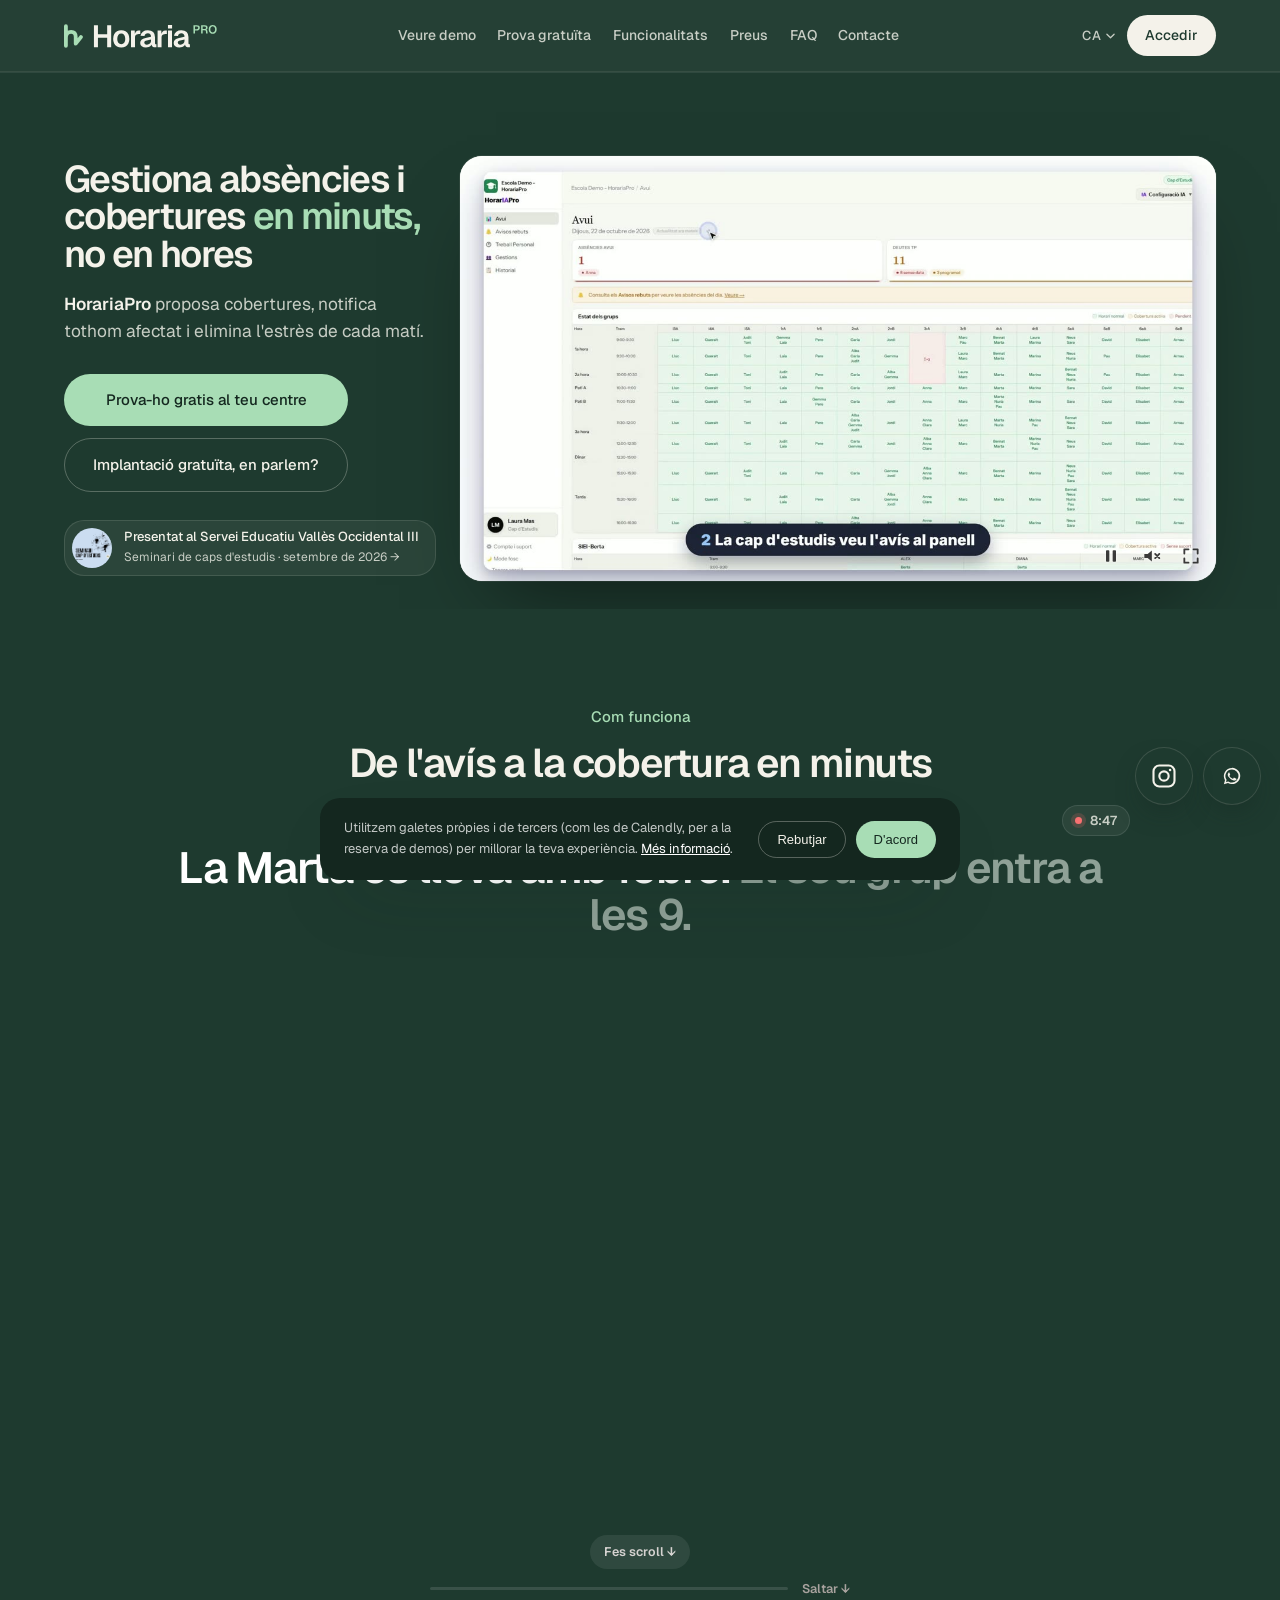
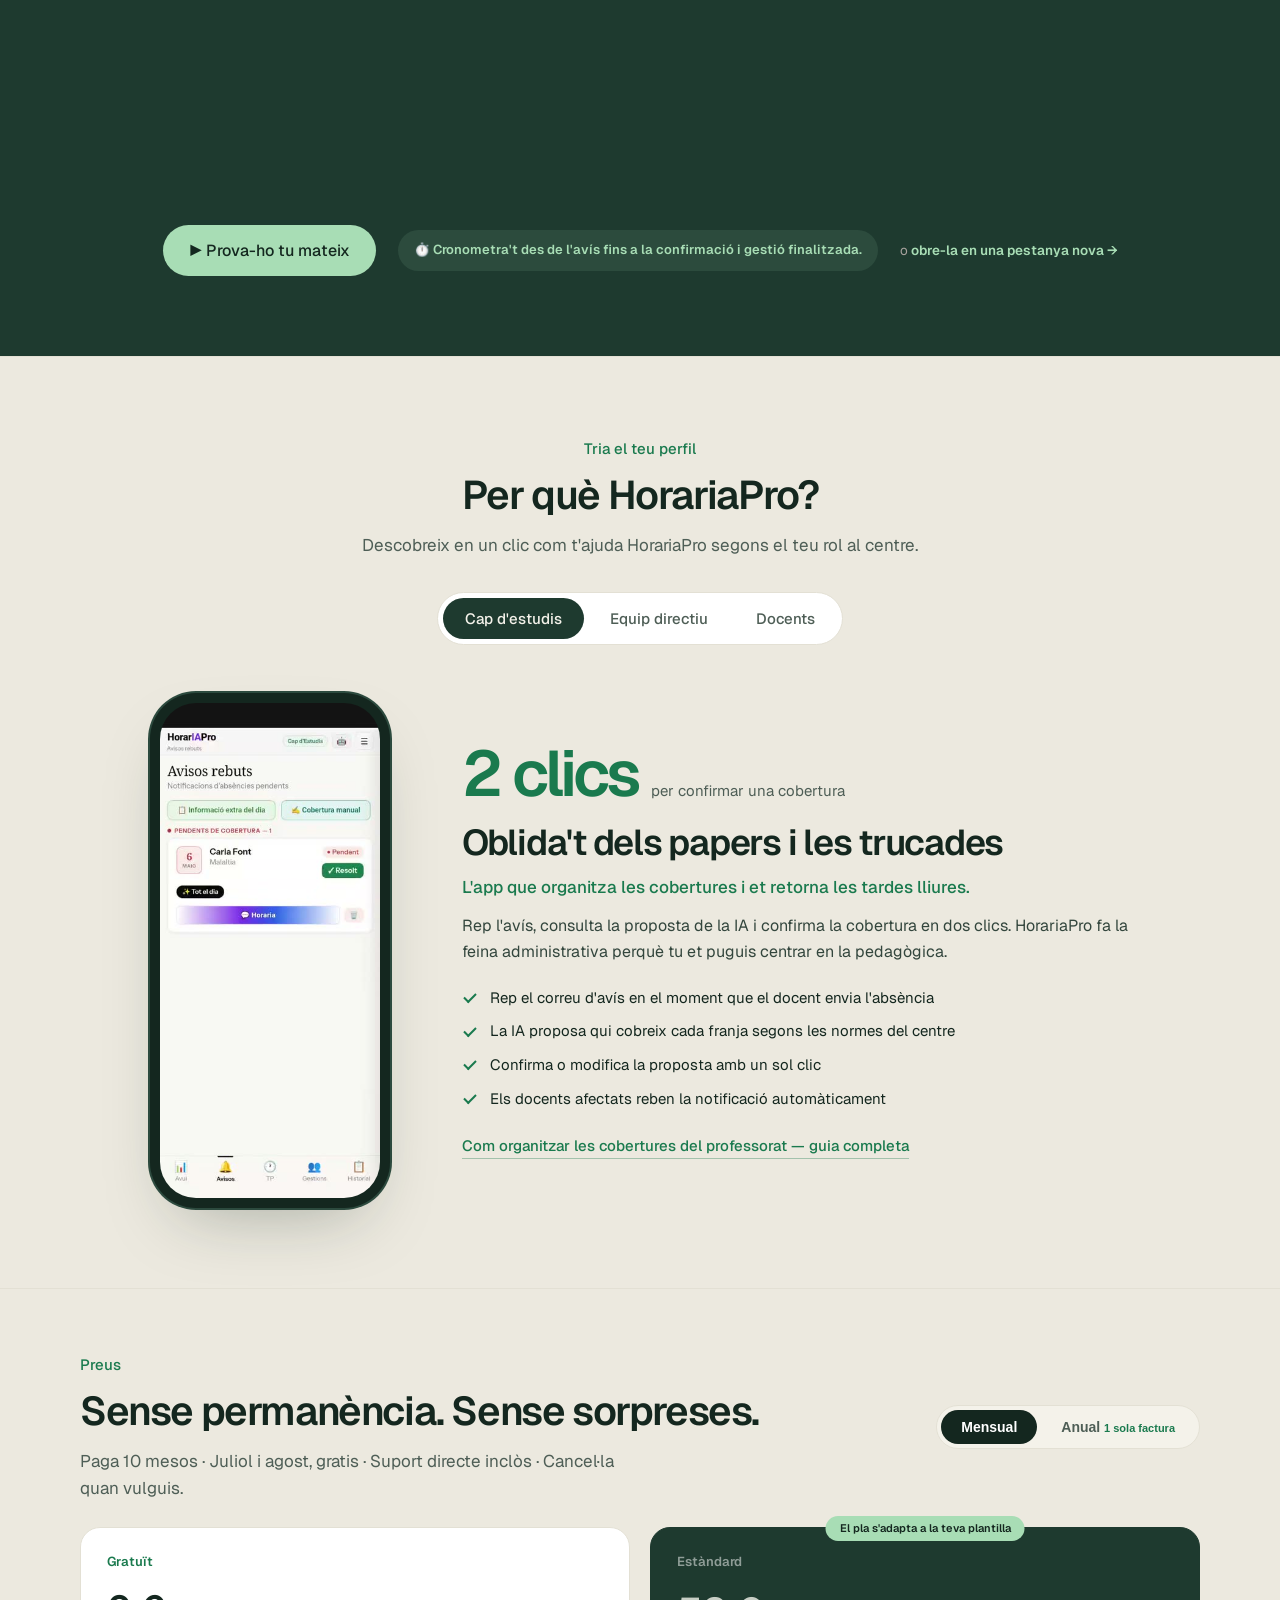
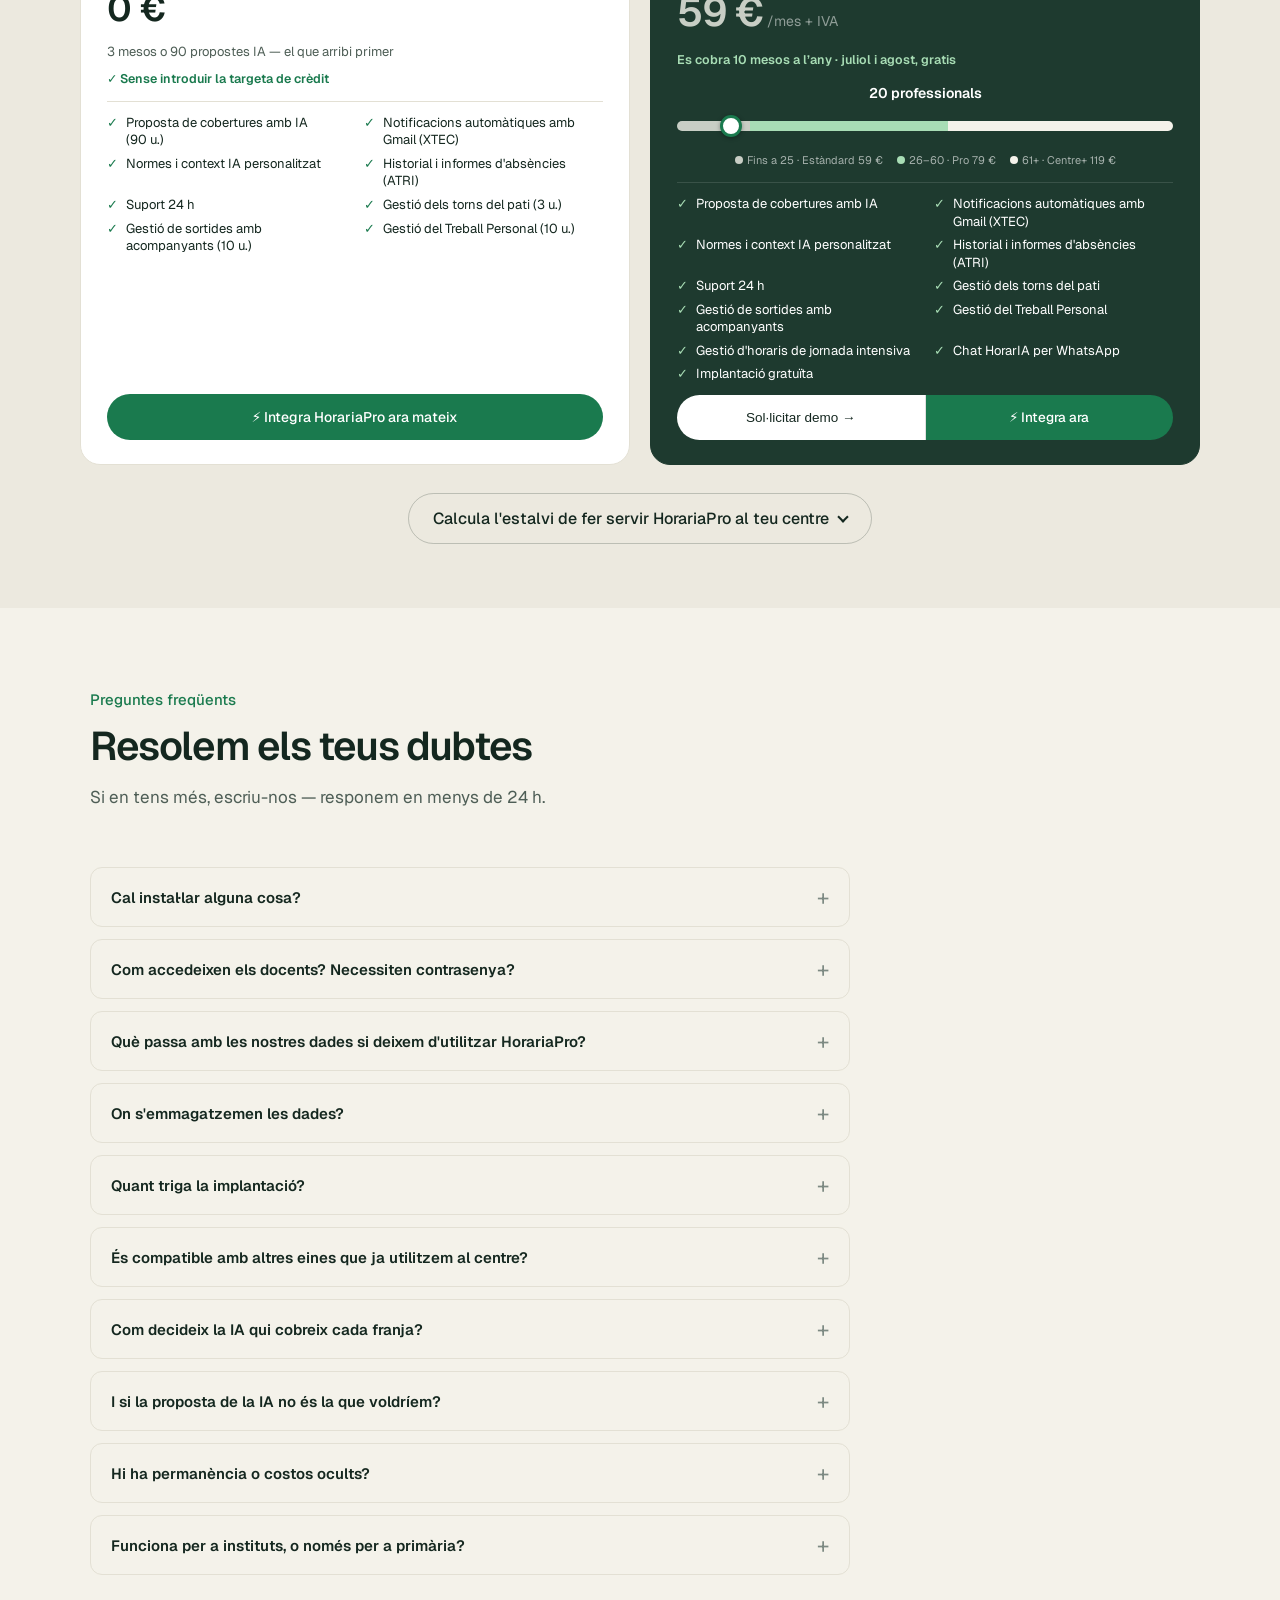
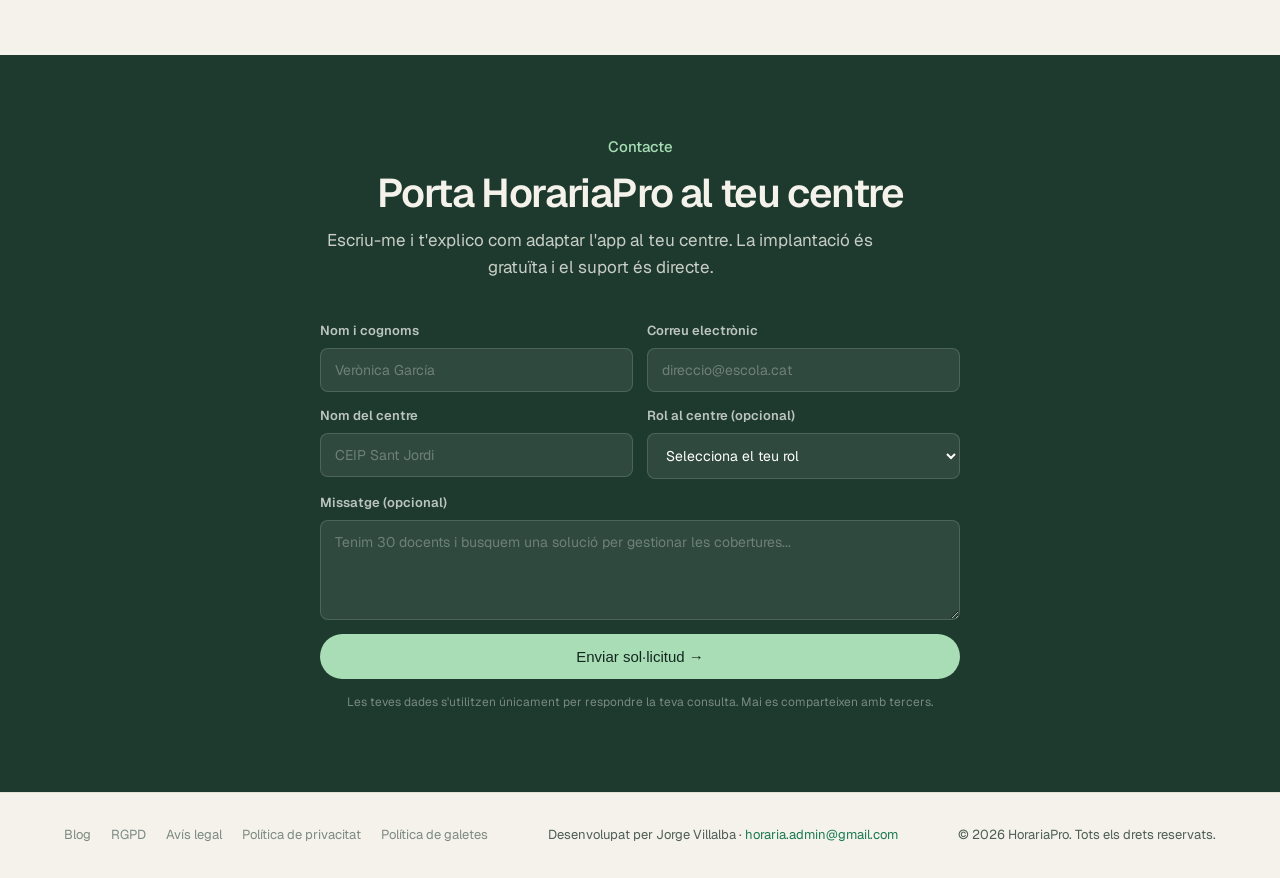
==== commit e2c99c20: "Rebranding de la web: marca Horaria, demo cinemàtica, Blog i pàgina RGPD - Marca nova (pissarra, gui" ====
--- a/index.html
+++ b/index.html
@@ -4,8 +4,8 @@
   <meta charset="UTF-8" />
   <meta name="viewport" content="width=device-width, initial-scale=1.0" />
   <title>HorariaPro — Gestió intel·ligent de cobertures per a centres educatius</title>
-  <link rel="icon" type="image/svg+xml" href="favicon.svg" />
-  <link rel="apple-touch-icon" href="favicon.svg" />
+  <link rel="icon" type="image/svg+xml" href="/marca/icona/favicon.svg" />
+  <link rel="apple-touch-icon" href="/marca/icona/favicon.svg" />
   <meta name="description" content="HorariaPro automatitza la gestió d'absències i cobertures del professorat amb intel·ligència artificial. Dissenyat per a equips directius de centres educatius." />
   <link rel="canonical" href="https://horariapro.com/" />
 
@@ -135,12 +135,12 @@
   </script>
 
   <link rel="preconnect" href="https://fonts.googleapis.com" />
-  <link href="https://fonts.googleapis.com/css2?family=Inter:wght@400;500;600;700;800&display=swap" rel="stylesheet" />
+  <link href="https://fonts.googleapis.com/css2?family=Geist:wght@400;500;600&display=swap" rel="stylesheet" />
   <style>
     *, *::before, *::after { box-sizing: border-box; margin: 0; padding: 0; }
 
     :root {
-      --black:   #0a0a0a;
+      --black:   #14271F;
       --ink:     #1a1a1a;
       --ink-2:   #444;
       --ink-3:   #777;
@@ -165,13 +165,13 @@
     }
 
     body {
-      font-family: 'Inter', sans-serif;
+      font-family: 'Geist', sans-serif;
       color: var(--ink);
       background: var(--bg);
       font-size: 16px;
       line-height: 1.6;
       -webkit-font-smoothing: antialiased;
-      overflow-x: hidden;
+      overflow-x: clip; /* clip (no hidden): hidden fa del body un scroll container i trenca el position:sticky de la demo guiada */
       max-width: 100vw;
       padding-top: 72px;
     }
@@ -181,7 +181,7 @@
     /* ── NAV ── */
     nav {
       position: fixed; top: 0; left: 0; width: 100%; z-index: 100;
-      background: rgba(10,10,10,.96);
+      background: rgba(30,58,47,.96);
       backdrop-filter: blur(12px);
       -webkit-backdrop-filter: blur(12px);
       border-bottom: 1px solid rgba(255,255,255,.08);
@@ -191,7 +191,7 @@
       transition: background .4s ease, backdrop-filter .4s ease, border-color .4s ease, box-shadow .4s ease;
     }
     nav.nav-glass {
-      background: rgba(10,10,10,.5);
+      background: rgba(30,58,47,.5);
       backdrop-filter: blur(20px) saturate(180%);
       -webkit-backdrop-filter: blur(20px) saturate(180%);
       border-bottom: 1px solid rgba(255,255,255,.14);
@@ -201,7 +201,7 @@
     .nav-links { display: flex; gap: 32px; font-size: 14px; font-weight: 500; color: rgba(255,255,255,.6); }
     .nav-links a:hover { color: #fff; }
     .nav-cta {
-      background: #fff; color: #0a0a0a;
+      background: #fff; color: #14271F;
       padding: 9px 20px; border-radius: 8px;
       font-size: 14px; font-weight: 600;
       transition: opacity .15s;
@@ -224,7 +224,7 @@
     .nav-burger.open span:nth-child(3) { transform: translateY(-7px) rotate(-45deg); }
     .nav-mobile-menu {
       position: fixed; top: 72px; left: 0; right: 0; z-index: 99;
-      background: rgba(10,10,10,.96);
+      background: rgba(30,58,47,.96);
       backdrop-filter: blur(12px); -webkit-backdrop-filter: blur(12px);
       border-bottom: 1px solid rgba(255,255,255,.08);
       display: flex; flex-direction: column;
@@ -259,10 +259,10 @@
       border-radius: 6px; padding: 9px 11px; transition: color .15s ease, background .15s ease;
     }
     .lang-switch__opt:hover { color: #fff; background: rgba(255,255,255,.08); }
-    .lang-switch__opt.is-active { color: #fff; font-weight: 700; }
+    .lang-switch__opt.is-active { color: #fff; font-weight: 600; }
     /* Ha de coincidir amb l'estil de la barra (nav.nav-glass) quan es fa scroll, perquè no quede més fosc que la barra de dalt */
     nav.nav-glass ~ .nav-mobile-menu {
-      background: rgba(10,10,10,.5);
+      background: rgba(30,58,47,.5);
       backdrop-filter: blur(20px) saturate(180%); -webkit-backdrop-filter: blur(20px) saturate(180%);
       border-bottom: 1px solid rgba(255,255,255,.14);
     }
@@ -271,7 +271,7 @@
       border-bottom: 1px solid rgba(255,255,255,.06);
     }
     .nav-mobile-menu a:last-child {
-      border-bottom: none; color: #0a0a0a; background: #fff;
+      border-bottom: none; color: #14271F; background: #fff;
       margin: 12px 5% 16px; border-radius: 8px; text-align: center;
     }
 
@@ -313,7 +313,7 @@
     .hero-video-controls button { white-space: nowrap; }
     /* icones soltes: ombra fosca perquè es vegen sobre qualsevol fons del vídeo */
     .hero-video-controls button svg { filter: drop-shadow(0 0 1.5px rgba(255,255,255,.95)); }
-    .hero-video-controls button:hover, .hero-video-controls button:focus-visible { opacity: 1; background: rgba(10,10,10,.08); }
+    .hero-video-controls button:hover, .hero-video-controls button:focus-visible { opacity: 1; background: rgba(30,58,47,.08); }
     /* vista ampliada / pantalla completa: fons negre → icones blanques */
     .hero-video-card.hero-expanded .hero-video-controls button,
     .hero-video-card:fullscreen .hero-video-controls button,
@@ -327,7 +327,7 @@
     body.hero-expanded-open .whatsapp-float, body.hero-expanded-open .instagram-float, body.hero-expanded-open .cookie-banner { display: none !important; }
     .hero-video-card.hero-expanded {
       position: fixed; top: 72px; left: 0; right: 0; bottom: 0; width: auto; max-width: none; aspect-ratio: auto;
-      background: #0a0a0a; display: flex; justify-content: center; align-items: flex-start; z-index: 1;
+      background: #14271F; display: flex; justify-content: center; align-items: flex-start; z-index: 1;
     }
     .hero-video-card.hero-expanded video { width: auto; height: calc(100% - 84px); aspect-ratio: 9 / 16; margin-top: 12px; object-fit: contain; background: #fff; }
     .hero-video-card.is-h.hero-expanded { border-radius: 0; overflow: visible; box-shadow: none; }
@@ -356,7 +356,7 @@
     }
     .hero h1 {
       font-size: clamp(36px, 4.4vw, 54px);
-      font-weight: 800; line-height: 1.1;
+      font-weight: 600; line-height: 1.1;
       letter-spacing: -.03em;
       color: var(--black);
       margin-bottom: 24px;
@@ -368,20 +368,20 @@
       margin: 0 auto 40px;
     }
     .brand-word {
-      font-family: 'Inter', sans-serif;
+      font-family: 'Geist', sans-serif;
       display: inline-block;
       animation: brandBlink 2s ease-in-out .6s 1;
     }
-    .brand-word span { letter-spacing: -.01em; font-weight: 800; }
+    .brand-word span { letter-spacing: -.01em; font-weight: 600; }
     .brand-word .bw-1, .brand-word .bw-3 { color: var(--black); }
-    .brand-word .bw-ia { color: #a78bfa; }
+    .brand-word .bw-ia { color: #A8DDB5; }
     @keyframes brandBlink {
       0%   { opacity: 1; text-shadow: none; }
       12%  { opacity: .35; text-shadow: none; }
-      24%  { opacity: 1; text-shadow: 0 0 16px rgba(167,139,250,.55); }
+      24%  { opacity: 1; text-shadow: 0 0 16px rgba(168,221,181,.55); }
       40%  { opacity: 1; text-shadow: none; }
       52%  { opacity: .35; text-shadow: none; }
-      64%  { opacity: 1; text-shadow: 0 0 16px rgba(167,139,250,.55); }
+      64%  { opacity: 1; text-shadow: 0 0 16px rgba(168,221,181,.55); }
       100% { opacity: 1; text-shadow: none; }
     }
     @media (prefers-reduced-motion: reduce) {
@@ -412,13 +412,13 @@
     section { padding: 80px 5%; }
     .section-inner { max-width: 1100px; margin: 0 auto; }
     .section-tag {
-      font-size: 12px; font-weight: 700; letter-spacing: .08em;
-      text-transform: uppercase; color: var(--blue);
+      font-size: 12px; font-weight: 600; letter-spacing: 0;
+      color: var(--blue);
       margin-bottom: 12px;
     }
     .section-title {
       font-size: clamp(28px, 3.5vw, 40px);
-      font-weight: 800; letter-spacing: -.02em;
+      font-weight: 600; letter-spacing: -.02em;
       color: var(--black); margin-bottom: 16px;
     }
     .section-sub {
@@ -443,7 +443,7 @@
     .feature-row.reverse > * { direction: ltr; }
 
     /* ── LÍNIES CONNECTORS ENTRE FUNCIONALITATS (lila del logo + verd corporatiu, alternats) ── */
-    .feature-rows { position: relative; --fr-lilac: #a78bfa; --fr-green: var(--blue); }
+    .feature-rows { position: relative; --fr-lilac: #A8DDB5; --fr-green: var(--blue); }
     .feature-row { position: relative; z-index: 1; --lc: var(--fr-lilac); }
     .feature-row:nth-child(odd) { --lc: var(--fr-green); } /* el svg és el 1r fill, així la fila 1 és lila */
     .fr-lines { position: absolute; left: 0; top: 0; width: 100%; height: 100%; overflow: visible; pointer-events: none; z-index: 0; }
@@ -481,12 +481,11 @@
     .beta-badge {
       display: inline-block; vertical-align: middle; margin-left: 8px;
       background: #fff7ed; color: #c2410c;
-      font-size: 11px; font-weight: 700; letter-spacing: .02em;
+      font-size: 11px; font-weight: 600; letter-spacing: .02em;
       padding: 3px 10px; border-radius: 100px;
-      text-transform: uppercase;
-    }
+      }
     .feature-row-text h3 {
-      font-size: 22px; font-weight: 800;
+      font-size: 22px; font-weight: 600;
       letter-spacing: -.02em; margin-bottom: 12px;
       color: var(--black);
     }
@@ -522,8 +521,8 @@
     /* Sub-grups "Docent avisa" / "Cap d'estudis avisa" (bloc 1 de Funcionalitats) */
     .feature-media-groups { display: grid; grid-template-columns: 1fr 1fr; gap: 20px; }
     .feature-media-group-title {
-      font-size: 12px; font-weight: 700; color: var(--ink-2);
-      text-transform: uppercase; letter-spacing: .04em;
+      font-size: 12px; font-weight: 600; color: var(--ink-2);
+      letter-spacing: 0;
       margin-bottom: 10px;
     }
     @media (max-width: 560px) {
@@ -556,13 +555,13 @@
     .feature-video-wrap.portrait video { transform: scale(1.056) translateY(-2.37%); }
     .feature-video-wrap.portrait.sortides video { transform: scale(1.08) translateY(-3.7%); }
     .has-lightbox { cursor: pointer; }
-    .has-lightbox:focus-visible, .faq-question:focus-visible, .demo-mobile-btn:focus-visible { outline: 3px solid var(--blue); outline-offset: 3px; }
+    .has-lightbox:focus-visible, .faq-question:focus-visible { outline: 3px solid var(--blue); outline-offset: 3px; }
     .feature-media-toggle-btn {
       display: none;
       align-items: center; gap: 8px;
       background: var(--bg-2); color: var(--ink);
       border: 1px solid var(--border); border-radius: 10px;
-      padding: 12px 18px; font-size: 14px; font-weight: 700;
+      padding: 12px 18px; font-size: 14px; font-weight: 600;
       margin-top: 18px; cursor: pointer; font-family: inherit;
     }
     @media (max-width: 768px) {
@@ -577,7 +576,7 @@
       background: var(--bg-2); padding: 16px;
     }
     .feature-media-picker-title {
-      font-size: 13px; font-weight: 700; color: var(--ink-2);
+      font-size: 13px; font-weight: 600; color: var(--ink-2);
       margin-bottom: 12px;
     }
     .feature-media-picker-options { display: flex; flex-wrap: wrap; gap: 8px; }
@@ -585,7 +584,7 @@
     .feature-media-picker-btn {
       background: #fff; color: var(--ink);
       border: 1px solid var(--border); border-radius: 8px;
-      padding: 10px 14px; font-size: 13px; font-weight: 700;
+      padding: 10px 14px; font-size: 13px; font-weight: 600;
       cursor: pointer; font-family: inherit; transition: background .15s;
     }
     .feature-media-picker-btn:hover { background: var(--border); }
@@ -596,15 +595,15 @@
       display: inline-flex; align-items: center; gap: 6px;
       background: var(--bg-2); color: var(--ink);
       border: 1px solid var(--border); border-radius: 10px;
-      padding: 10px 16px; font-size: 13px; font-weight: 700;
+      padding: 10px 16px; font-size: 13px; font-weight: 600;
       text-decoration: none; transition: background .15s;
       margin-top: 6px;
     }
     .doc-sample-link:hover { background: var(--border); }
     .feature-media-label {
       position: absolute; bottom: 10px; left: 10px;
-      background: rgba(10,10,10,.75); color: #fff;
-      font-size: 11px; font-weight: 700;
+      background: rgba(30,58,47,.75); color: #fff;
+      font-size: 11px; font-weight: 600;
       padding: 4px 10px; border-radius: 100px;
     }
     @media (max-width: 560px) {
@@ -623,7 +622,7 @@
       margin-bottom: 4px;
     }
     .mock-screen-dot { width: 10px; height: 10px; border-radius: 50%; }
-    .mock-screen-title { font-size: 12px; font-weight: 700; text-transform: uppercase; letter-spacing: .06em; color: var(--ink-3); margin-left: 4px; }
+    .mock-screen-title { font-size: 12px; font-weight: 600; letter-spacing: 0; color: var(--ink-3); margin-left: 4px; }
 
     /* Reuse existing mock components */
     .mock-row {
@@ -671,8 +670,8 @@
     }
     .mock-grid-body { display: flex; flex-direction: column; gap: 4px; }
     .mock-grid-row { display: grid; grid-template-columns: 48px repeat(5, 1fr); gap: 4px; }
-    .mock-gh { font-size: 10px; font-weight: 700; color: var(--ink-3); text-align: center; padding: 4px 2px; }
-    .mock-gl { font-size: 10px; font-weight: 700; color: var(--ink-3); display: flex; align-items: center; padding: 2px 4px; }
+    .mock-gh { font-size: 10px; font-weight: 600; color: var(--ink-3); text-align: center; padding: 4px 2px; }
+    .mock-gl { font-size: 10px; font-weight: 600; color: var(--ink-3); display: flex; align-items: center; padding: 2px 4px; }
     .mock-gc {
       border-radius: 6px; height: 28px;
       display: flex; align-items: center; justify-content: center;
@@ -688,7 +687,7 @@
     .mock-tb {
       flex: 1; border-radius: 6px; height: 32px;
       display: flex; align-items: center; justify-content: center;
-      font-size: 9px; font-weight: 700;
+      font-size: 9px; font-weight: 600;
     }
     .mock-tb.blue { background: var(--blue-lt); color: var(--blue); }
     .mock-tb.green { background: var(--green-lt); color: var(--green); }
@@ -713,8 +712,8 @@
       display: flex; flex-direction: column; gap: 12px;
     }
     .rol-visual-title {
-      font-size: 12px; font-weight: 700;
-      text-transform: uppercase; letter-spacing: .06em;
+      font-size: 12px; font-weight: 600;
+      letter-spacing: 0;
       color: var(--ink-3); margin-bottom: 8px;
     }
     .rol-list { list-style: none; display: flex; flex-direction: column; gap: 14px; }
@@ -722,7 +721,7 @@
     .rol-list li::before {
       content: '✓';
       color: var(--green);
-      font-weight: 700; flex-shrink: 0;
+      font-weight: 600; flex-shrink: 0;
       margin-top: 1px;
     }
 
@@ -738,33 +737,17 @@
       width: 48px; height: 48px; border-radius: 50%;
       background: var(--black); color: #fff;
       display: flex; align-items: center; justify-content: center;
-      font-size: 16px; font-weight: 800; flex-shrink: 0;
+      font-size: 16px; font-weight: 600; flex-shrink: 0;
       position: relative; z-index: 1;
     }
-    .step-body h3 { font-size: 17px; font-weight: 700; margin-bottom: 6px; }
+    .step-body h3 { font-size: 17px; font-weight: 600; margin-bottom: 6px; }
     .step-body p { font-size: 14px; color: var(--ink-2); }
 
     /* ── LEGAL ── */
-    .legal-grid {
-      display: grid;
-      grid-template-columns: 1fr;
-      gap: 20px;
-    }
-    @media (min-width: 768px) {
-      .legal-grid { grid-template-columns: repeat(3, 1fr); }
-    }
-    .legal-card {
-      background: var(--bg-2);
-      border: 1px solid var(--border);
-      border-radius: var(--r);
-      padding: 24px;
-    }
-    .legal-card h4 { font-size: 14px; font-weight: 700; margin-bottom: 8px; }
-    .legal-card p { font-size: 13px; color: var(--ink-2); line-height: 1.6; }
 
     /* ── CONTACT ── */
     .contact-section {
-      background: linear-gradient(180deg, var(--black) 0%, #0a1a0f 100%);
+      background: linear-gradient(180deg, var(--black) 0%, #1E3A2F 100%);
       color: #fff;
       padding: 80px 5%;
     }
@@ -785,7 +768,7 @@
       border-radius: 8px;
       padding: 12px 14px;
       font-size: 14px; color: #fff;
-      font-family: 'Inter', sans-serif;
+      font-family: 'Geist', sans-serif;
       outline: none;
       transition: border-color .15s;
     }
@@ -799,7 +782,7 @@
     .btn-submit {
       background: #fff; color: var(--black);
       padding: 14px; border-radius: 10px;
-      font-size: 15px; font-weight: 700;
+      font-size: 15px; font-weight: 600;
       border: none; cursor: pointer;
       transition: opacity .15s; width: 100%;
     }
@@ -833,7 +816,7 @@
       border-bottom: 1px solid var(--border);
       display: flex; align-items: flex-start; justify-content: space-between; gap: 16px;
     }
-    .modal-header-text h3 { font-size: 20px; font-weight: 800; color: var(--black); margin-bottom: 4px; }
+    .modal-header-text h3 { font-size: 20px; font-weight: 600; color: var(--black); margin-bottom: 4px; }
     .modal-header-text p { font-size: 14px; color: var(--ink-3); }
     .modal-close {
       background: var(--bg-2); border: none; cursor: pointer;
@@ -866,7 +849,7 @@
     .modal-option-icon.cal { background: var(--blue-lt); }
     .modal-option-icon.form { background: var(--bg-2); }
     .modal-option-text { flex: 1; }
-    .modal-option-text strong { display: block; font-size: 15px; font-weight: 700; color: var(--black); margin-bottom: 2px; }
+    .modal-option-text strong { display: block; font-size: 15px; font-weight: 600; color: var(--black); margin-bottom: 2px; }
     .modal-option-text span { font-size: 13px; color: var(--ink-3); }
     .modal-option-arrow { color: var(--ink-4); font-size: 18px; }
 
@@ -885,7 +868,7 @@
     .faq-question {
       width: 100%; display: flex; align-items: center; justify-content: space-between; gap: 16px;
       padding: 18px 20px; background: none; border: none; cursor: pointer; text-align: left;
-      font-size: 15px; font-weight: 700; color: var(--black); font-family: inherit;
+      font-size: 15px; font-weight: 600; color: var(--black); font-family: inherit;
     }
     .faq-icon { font-size: 22px; font-weight: 400; color: var(--ink-4); transition: transform .2s ease; flex-shrink: 0; line-height: 1; }
     .faq-item.open .faq-icon { transform: rotate(45deg); color: var(--blue); }
@@ -898,7 +881,7 @@
     .role-picker-btn {
       display: flex; align-items: center; justify-content: space-between; gap: 16px;
       padding: 18px 20px; background: var(--bg); border: 1px solid var(--border); border-radius: var(--r);
-      font-size: 15px; font-weight: 700; color: var(--black); text-align: left;
+      font-size: 15px; font-weight: 600; color: var(--black); text-align: left;
       transition: background .15s ease, border-color .15s ease, color .15s ease;
     }
     .role-picker-btn .role-picker-arrow { font-size: 18px; color: var(--ink-4); transition: transform .15s ease, color .15s ease; flex-shrink: 0; }
@@ -939,7 +922,7 @@
     /* ── MEDIA LIGHTBOX ── */
     .media-lightbox-overlay {
       display: none; position: fixed; inset: 0; z-index: 999;
-      background: rgba(10,10,10,.9);
+      background: rgba(30,58,47,.9);
       align-items: center; justify-content: center;
       padding: 32px;
     }
@@ -976,9 +959,9 @@
     .media-lightbox-counter {
       display: none;
       position: fixed; bottom: 20px; left: 50%; transform: translateX(-50%); z-index: 1000;
-      background: rgba(10,10,10,.9); color: #fff;
+      background: rgba(30,58,47,.9); color: #fff;
       border: 1px solid rgba(255,255,255,.15);
-      font-size: 12px; font-weight: 700; padding: 6px 16px; border-radius: 100px;
+      font-size: 12px; font-weight: 600; padding: 6px 16px; border-radius: 100px;
       box-shadow: 0 4px 16px rgba(0,0,0,.3);
     }
     .media-lightbox-overlay.gallery .media-lightbox-counter { display: block; }
@@ -986,9 +969,9 @@
       display: none;
       position: fixed; top: 24px; left: 50%; transform: translateX(-50%); z-index: 1000;
       max-width: calc(100vw - 140px);
-      background: rgba(10,10,10,.9); color: #fff;
+      background: rgba(30,58,47,.9); color: #fff;
       border: 1px solid rgba(255,255,255,.15);
-      font-size: 14px; font-weight: 700; padding: 8px 20px; border-radius: 100px;
+      font-size: 14px; font-weight: 600; padding: 8px 20px; border-radius: 100px;
       box-shadow: 0 4px 16px rgba(0,0,0,.3);
       white-space: nowrap; overflow: hidden; text-overflow: ellipsis;
       text-align: center;
@@ -1019,7 +1002,7 @@
     .cookie-banner-actions { display: flex; gap: 10px; flex-shrink: 0; }
     .cookie-btn-accept {
       background: #fff; color: var(--black); border: none;
-      padding: 10px 18px; border-radius: 8px; font-size: 13px; font-weight: 700;
+      padding: 10px 18px; border-radius: 8px; font-size: 13px; font-weight: 600;
       cursor: pointer; transition: opacity .15s; white-space: nowrap;
     }
     .cookie-btn-accept:hover { opacity: .85; }
@@ -1045,63 +1028,293 @@
       flex-wrap: wrap; gap: 12px;
       font-size: 13px; color: var(--ink-3);
     }
-    .footer-logo { font-weight: 800; color: var(--ink); }
-
-    /* ── DEMO EMBED (app real, sense finestra falsa) ── */
-    .demo-hint {
-      display: inline-flex; align-items: center; gap: 8px;
-      background: var(--blue-lt); color: var(--blue);
-      padding: 10px 16px; border-radius: 100px;
-      font-size: 13px; font-weight: 600;
-      margin-bottom: 24px;
-    }
-    .demo-toolbar { display: flex; justify-content: flex-end; margin-bottom: 10px; }
-    .demo-embed {
-      background: var(--bg-2); border-radius: var(--r-lg);
-      overflow: hidden; position: relative;
-    }
-    .demo-embed-body { position: relative; height: 640px; overscroll-behavior: contain; }
-    .demo-embed:fullscreen .demo-embed-body { height: 100vh; }
-    .demo-embed iframe { width: 100%; height: 100%; border: 0; display: block; overscroll-behavior: contain; }
-    .demo-embed-loading {
-      position: absolute; inset: 0; display: flex; flex-direction: column;
-      align-items: center; justify-content: center; gap: 10px;
-      color: var(--ink-4); font-size: 13px; background: var(--bg-2);
-    }
-    .demo-embed-spinner {
-      width: 28px; height: 28px; border: 3px solid var(--border);
-      border-top-color: var(--blue); border-radius: 50%;
-      animation: iaSpinner .8s linear infinite;
-    }
-    .demo-fullscreen-fab {
-      display: inline-flex; align-items: center; gap: 6px;
-      background: #fff;
-      border: 1px solid var(--border); border-radius: 8px;
-      padding: 7px 12px; font-size: 12px; font-weight: 600; color: var(--ink);
-      cursor: pointer; box-shadow: var(--shadow); transition: background .15s;
-    }
-    .demo-fullscreen-fab:hover { background: var(--bg-2); }
-    .demo-try-link { text-align: center; font-size: 13px; color: var(--ink-3); margin-bottom: 16px; }
-    .demo-try-link a { color: var(--blue); font-weight: 600; }
-    .demo-mobile-cta { display: none; }
-    @media (max-width: 768px) {
-      .demo-embed-body { height: min(680px, 74vh); }
-      .demo-toolbar, .demo-embed, .demo-try-link { display: none; }
-      .demo-mobile-cta {
-        display: block; text-align: center;
-        background: var(--bg); border: 1px solid var(--border); border-radius: var(--r-lg);
-        padding: 22px 18px 18px; box-shadow: var(--shadow);
-      }
-      .demo-mobile-cta p { font-size: 15px; color: var(--ink-2); margin-bottom: 20px; line-height: 1.5; }
-      .demo-mobile-btn {
-        display: flex; align-items: center; justify-content: center; gap: 10px; width: 100%;
-        background: linear-gradient(135deg, #1A7A4E, #135c3a); color: #fff; border: none; cursor: pointer;
-        padding: 20px 24px; border-radius: 14px; font-family: inherit;
-        font-size: 18px; font-weight: 700; letter-spacing: -.01em;
-        box-shadow: 0 10px 26px -8px rgba(26,122,78,.55);
-      }
-      .demo-mobile-btn:active { transform: scale(.98); }
-      .demo-mobile-note { margin-top: 12px; font-size: 12.5px; color: var(--ink-3); }
+    .footer-logo { font-weight: 600; color: var(--ink); }
+
+    /* ── COM FUNCIONA: recorregut cinemàtic per scroll (#com-funciona) ──
+       L'escenari queda fix (sticky) i el scroll mou una "càmera" sobre un món de 1400×820
+       (mòbil + portàtil + correus). Els estats puntuals s'activen amb [data-at] → .on. */
+    .fx-sec { background: #0b0d0c; color: #f5f5f4; padding: 96px 0 80px; }
+    .fx-head { max-width: 1100px; margin: 0 auto; padding: 0 5%; text-align: center; }
+    .fx-head .section-tag { background: rgba(168,221,181,.12); color: #A8DDB5; }
+    .fx-head .section-title { color: #fff; margin-bottom: 0; }
+    .fx-track { position: relative; height: 1000vh; }
+    .fx-stage {
+      position: sticky; top: 72px; height: calc(100vh - 72px); overflow: hidden;
+      display: grid; grid-template-rows: auto minmax(0, 1fr); padding: 26px 0 34px;
+      background: radial-gradient(ellipse 70% 55% at 50% 62%, rgba(26,122,78,.22), transparent 70%);
+    }
+    @supports (height: 100svh) { .fx-stage { height: calc(100svh - 72px); } }
+
+    .fx-caps { position: relative; height: 150px; max-width: 980px; width: 90%; margin: 0 auto; text-align: center; }
+    .fx-cap { position: absolute; inset: 0; opacity: 0; transform: translateY(14px); transition: opacity .5s ease, transform .6s cubic-bezier(.2,.7,.2,1); pointer-events: none; }
+    .fx-cap.on { opacity: 1; transform: none; }
+    .fx-eye { font-size: 13px; font-weight: 600; letter-spacing: 0; color: #A8DDB5; margin-bottom: 12px; }
+    .fx-cap h3 { font-size: clamp(26px, 3.4vw, 46px); line-height: 1.08; font-weight: 600; letter-spacing: -.03em; color: #fff; }
+    .fx-cap h3 span { color: #7c847f; }
+    .fx-clock {
+      position: absolute; right: 0; top: -6px; display: flex; align-items: center; gap: 8px;
+      font: 600 13px 'Geist', sans-serif; color: #d6d3d1;
+      background: rgba(255,255,255,.06); border: 1px solid rgba(255,255,255,.1); padding: 6px 12px; border-radius: 100px;
+      transition: opacity .4s;
+    }
+    .fx-clock-dot { width: 7px; height: 7px; border-radius: 50%; background: #f87171; box-shadow: 0 0 0 4px rgba(248,113,113,.18); animation: fxBlink 1.4s infinite; }
+    @keyframes fxBlink { 50% { opacity: .35; } }
+
+    .fx-view { position: relative; overflow: hidden; transition: opacity .6s ease; }
+    .fx-world { position: absolute; left: 0; top: 0; width: 1400px; height: 820px; transform-origin: 0 0; }
+
+    /* Mòbil */
+    .fx-phone {
+      position: absolute; left: 70px; top: 100px; width: 300px; height: 620px; padding: 10px;
+      background: #1c1c1e; border-radius: 50px; box-shadow: 0 0 0 2px #3a3a3c, 0 40px 80px -20px rgba(0,0,0,.7);
+      opacity: 0; transform: translateY(60px); transition: opacity .7s ease, transform .9s cubic-bezier(.2,.7,.2,1);
+    }
+    .fx-phone.on { opacity: 1; transform: none; }
+    .fx-phone-screen { position: relative; height: 100%; background: #fafaf9; border-radius: 40px; overflow: hidden; color: #1a1a1a; }
+    .fx-ph-status { display: flex; align-items: center; justify-content: space-between; padding: 14px 26px 6px; font-size: 13px; }
+    .fx-ph-island { width: 92px; height: 26px; background: #000; border-radius: 20px; }
+    .fx-ph-bat { width: 24px; height: 11px; border: 1.5px solid #1a1a1a; border-radius: 3px; position: relative; }
+    .fx-ph-bat::after { content: ''; position: absolute; inset: 1.5px 5px 1.5px 1.5px; background: #1a1a1a; border-radius: 1px; }
+    .fx-ph-body { padding: 10px 16px; }
+    .fx-ph-hero { background: #14271F; color: #fff; border-radius: 16px; padding: 14px 16px; margin-bottom: 14px; }
+    .fx-ph-hero small { display: block; font-size: 10px; letter-spacing: 0; color: #a8a29e; }
+    .fx-ph-hero strong { display: block; font-size: 19px; letter-spacing: -.02em; margin: 2px 0 3px; }
+    .fx-ph-hero em { font-style: normal; font-size: 11px; color: #a8a29e; }
+    .fx-ph-label { font-size: 10px; font-weight: 600; letter-spacing: 0; color: #78716c; margin: 0 2px 7px; }
+    .fx-ph-franges { display: grid; grid-template-columns: repeat(3, 1fr); gap: 6px; margin-bottom: 14px; }
+    .fx-ph-franges span { background: #fff; border: 1px solid #e7e5e4; border-radius: 10px; padding: 7px 4px; text-align: center; font-size: 11.5px; font-weight: 600; transition: all .3s; }
+    .fx-ph-franges span i { display: block; font-style: normal; font-size: 9.5px; color: #a8a29e; font-weight: 500; }
+    .fx-ph-franges.on span { background: #fef2f2; border-color: #fca5a5; color: #b91c1c; }
+    .fx-ph-franges.on span:nth-child(2) { transition-delay: .04s; } .fx-ph-franges.on span:nth-child(3) { transition-delay: .08s; }
+    .fx-ph-franges.on span:nth-child(4) { transition-delay: .12s; } .fx-ph-franges.on span:nth-child(5) { transition-delay: .16s; }
+    .fx-ph-franges.on span:nth-child(6) { transition-delay: .2s; }
+    .fx-ph-motiu { background: #fff; border: 1px solid #e7e5e4; border-radius: 10px; padding: 10px 12px; font-size: 13px; margin-bottom: 18px; }
+    .fx-ph-btn {
+      position: relative; overflow: hidden; background: #dc2626; color: #fff; text-align: center; font-weight: 600; font-size: 15px;
+      padding: 16px; border-radius: 14px; box-shadow: 0 10px 24px -10px rgba(220,38,38,.7); transition: transform .15s;
+    }
+    .fx-ph-btn.on { transform: scale(.97); }
+    .fx-tap { position: absolute; left: 50%; top: 50%; width: 30px; height: 30px; margin: -15px; border-radius: 50%; background: rgba(255,255,255,.5); transform: scale(0); opacity: 0; }
+    .fx-ph-btn.on .fx-tap { animation: fxTap .7s ease-out; }
+    @keyframes fxTap { 0% { transform: scale(0); opacity: 1; } 100% { transform: scale(9); opacity: 0; } }
+    .fx-ph-sent {
+      position: absolute; inset: 0; display: flex; flex-direction: column; align-items: center; justify-content: center; gap: 8px;
+      background: #fafaf9; text-align: center; opacity: 0; transition: opacity .45s ease;
+    }
+    .fx-ph-sent.on { opacity: 1; }
+    .fx-ph-sent strong { font-size: 22px; letter-spacing: -.02em; }
+    .fx-ph-sent span { font-size: 13px; color: #78716c; line-height: 1.5; }
+    .fx-check { width: 72px; height: 72px; border-radius: 50%; background: #1A7A4E; display: grid; place-items: center; transform: scale(.6); transition: transform .5s cubic-bezier(.3,1.6,.5,1) .1s; }
+    .fx-ph-sent.on .fx-check { transform: scale(1); }
+    .fx-check svg { width: 36px; height: 36px; fill: none; stroke: #fff; stroke-width: 2.6; stroke-linecap: round; stroke-linejoin: round; stroke-dasharray: 24; stroke-dashoffset: 24; transition: stroke-dashoffset .45s ease .35s; }
+    .fx-ph-sent.on .fx-check svg { stroke-dashoffset: 0; }
+
+    /* Portàtil */
+    .fx-laptop { position: absolute; left: 430px; top: 80px; width: 940px; opacity: 0; transform: translateY(40px) scale(.96); transition: opacity .8s ease, transform 1s cubic-bezier(.2,.7,.2,1), filter .6s; }
+    .fx-laptop.on { opacity: 1; transform: none; }
+    .fx-lid { background: #1c1c1e; border-radius: 22px 22px 6px 6px; padding: 14px; box-shadow: 0 0 0 2px #3a3a3c, 0 50px 100px -30px rgba(0,0,0,.8); }
+    .fx-base { height: 22px; margin: 0 -60px; background: linear-gradient(#3a3a3c, #232325); border-radius: 0 0 18px 18px; position: relative; }
+    .fx-base::before { content: ''; position: absolute; left: 50%; top: 0; width: 140px; height: 8px; margin-left: -70px; background: #18181a; border-radius: 0 0 8px 8px; }
+    .fx-screen { position: relative; height: 560px; background: #fafaf9; border-radius: 10px; overflow: hidden; display: grid; grid-template-columns: 172px 1fr; color: #1a1a1a; font-size: 13px; }
+    .fx-side { background: #f5f5f4; border-right: 1px solid #e7e5e4; padding: 18px 12px; display: flex; flex-direction: column; gap: 22px; }
+    .fx-school b { display: block; font-size: 13px; } .fx-school small { color: #a8a29e; font-size: 11px; }
+    .fx-nav { display: flex; flex-direction: column; gap: 2px; flex: 1; }
+    .fx-nav span { padding: 8px 10px; border-radius: 8px; font-size: 13px; color: #57534e; display: flex; justify-content: space-between; align-items: center; }
+    .fx-nav span.on { background: #e7e5e4; color: #1a1a1a; font-weight: 600; }
+    .fx-nav i { font-style: normal; background: #dc2626; color: #fff; font-size: 10px; font-weight: 600; border-radius: 10px; padding: 1px 6px; }
+    .fx-user { display: flex; gap: 8px; align-items: center; background: #fff; border: 1px solid #e7e5e4; border-radius: 10px; padding: 8px; }
+    .fx-user b { display: block; font-size: 12px; } .fx-user small { font-size: 10.5px; color: #a8a29e; }
+    .fx-av { flex: none; width: 30px; height: 30px; border-radius: 50%; display: grid; place-items: center; color: #fff; font-weight: 600; font-size: 12px; }
+    .fx-main { position: relative; }
+    .fx-layer { position: absolute; inset: 0; padding: 18px 24px; transition: opacity .5s ease, transform .6s ease; }
+    .fx-crumb { font-size: 11.5px; color: #a8a29e; margin-bottom: 14px; }
+    .fx-layer h4 { font-size: 26px; font-weight: 600; letter-spacing: -.02em; margin-bottom: 16px; }
+    .fx-toast {
+      position: absolute; left: 24px; right: 24px; top: 14px; display: flex; gap: 12px; align-items: center;
+      background: #14271F; color: #fff; border-radius: 12px; padding: 11px 14px; box-shadow: 0 16px 34px -14px rgba(0,0,0,.5);
+      opacity: 0; transform: translateY(-120%); transition: opacity .4s, transform .55s cubic-bezier(.2,.9,.3,1.2);
+    }
+    .fx-toast.on { opacity: 1; transform: none; animation: fxToastOut .5s ease 2.6s forwards; }
+    @keyframes fxToastOut { to { opacity: 0; transform: translateY(-120%); } }
+    .fx-toast b { display: block; font-size: 12.5px; } .fx-toast small { color: #a8a29e; font-size: 12px; }
+    .fx-pulse { width: 10px; height: 10px; border-radius: 50%; background: #f87171; box-shadow: 0 0 0 0 rgba(248,113,113,.6); animation: fxPulse 1.4s infinite; }
+    @keyframes fxPulse { 70% { box-shadow: 0 0 0 10px rgba(248,113,113,0); } 100% { box-shadow: 0 0 0 0 rgba(248,113,113,0); } }
+    .fx-card { display: flex; align-items: center; gap: 12px; background: #fff; border: 1px solid #e7e5e4; border-radius: 12px; padding: 12px 14px; margin-bottom: 10px; }
+    .fx-card-new { opacity: 0; transform: translateY(-10px); transition: opacity .4s, transform .5s, box-shadow .4s, border-color .4s; }
+    .fx-card-new.on { opacity: 1; transform: none; border-color: #fca5a5; box-shadow: 0 0 0 4px rgba(248,113,113,.12); }
+    .fx-date { width: 40px; height: 42px; border-radius: 8px; background: #fef2f2; color: #b91c1c; display: flex; flex-direction: column; align-items: center; justify-content: center; line-height: 1; }
+    .fx-date b { font-size: 16px; } .fx-date small { font-size: 9px; font-weight: 600; margin-top: 2px; }
+    .fx-card-old .fx-date { background: #f0fdf4; color: #15803d; }
+    .fx-card-t { flex: 1; } .fx-card-t b { display: block; font-size: 14px; } .fx-card-t small { color: #78716c; font-size: 12px; }
+    .fx-badge { font-size: 11px; font-weight: 600; padding: 3px 9px; border-radius: 20px; background: #fee2e2; color: #b91c1c; }
+    .fx-badge.ok { background: #dcfce7; color: #15803d; }
+    .fx-ia-btn {
+      margin: 0 0 14px; padding: 12px; border-radius: 10px; text-align: center; font-weight: 600; font-size: 13.5px; color: #fff;
+      background: linear-gradient(90deg, #1A7A4E, #1A7A4E 50%, #1A7A4E); background-size: 200% 100%; transition: transform .2s, box-shadow .3s;
+    }
+    .fx-ia-btn.on { transform: scale(.98); box-shadow: 0 0 0 4px rgba(26,122,78,.25); animation: fxShine 1.6s linear infinite; }
+    @keyframes fxShine { to { background-position: -200% 0; } }
+    .fx-avui { opacity: 0; transform: translateY(12px); background: #fafaf9; }
+    .fx-avui.on { opacity: 1; transform: none; }
+    .fx-grid { display: grid; grid-template-columns: 52px repeat(5, 1fr); gap: 3px; font-size: 11.5px; }
+    .fx-grid span { display: flex; align-items: center; justify-content: center; height: 46px; border-radius: 6px; text-align: center; }
+    .fx-grid .h { height: 28px; font-weight: 600; color: #57534e; }
+    .fx-grid .t { color: #a8a29e; font-size: 11px; justify-content: flex-start; }
+    .fx-grid .c { background: #ecfdf3; color: #166534; font-weight: 600; }
+    .fx-grid .c.x { background: #fee2e2; color: #b91c1c; position: relative; }
+    .fx-grid .c.x b { font-weight: 600; opacity: 0; }
+    .fx-grid .c.x::after { content: 'Sense cobrir'; position: absolute; font-size: 10px; font-weight: 600; letter-spacing: 0; transition: opacity .25s var(--d); }
+    .fx-grid.on .c.x { background: #fef3c7; color: #92400e; transition: background .4s var(--d), color .4s var(--d); }
+    .fx-grid.on .c.x b { opacity: 1; transition: opacity .35s calc(var(--d) + .1s); }
+    .fx-grid.on .c.x::after { opacity: 0; }
+    .fx-saved { margin-top: 14px; display: inline-block; font-size: 12.5px; font-weight: 600; color: #15803d; background: #dcfce7; padding: 7px 12px; border-radius: 20px; opacity: 0; transform: translateY(6px); transition: all .4s; }
+    .fx-saved.on { opacity: 1; transform: none; }
+    .fx-chat {
+      position: absolute; top: 0; right: 0; bottom: 0; width: 340px; background: #fff; border-left: 1px solid #e7e5e4;
+      box-shadow: -20px 0 40px -20px rgba(0,0,0,.18); display: flex; flex-direction: column;
+      transform: translateX(105%); transition: transform .7s cubic-bezier(.2,.8,.2,1);
+    }
+    .fx-chat.on { transform: none; }
+    .fx-stage[data-ch="5"] .fx-chat, .fx-stage[data-ch="6"] .fx-chat, .fx-stage[data-ch="7"] .fx-chat { transform: translateX(105%); }
+    .fx-chat-h { display: flex; gap: 10px; align-items: center; padding: 14px 16px; border-bottom: 1px solid #f5f5f4; }
+    .fx-chat-h b { display: block; color: #1A7A4E; } .fx-chat-h small { font-size: 11px; color: #a8a29e; }
+    .fx-blob { width: 30px; height: 30px; border-radius: 46% 54% 52% 48% / 55% 45% 55% 45%; background: radial-gradient(circle at 35% 35%, #A8DDB5, #1A7A4E); animation: fxMorph 4s ease-in-out infinite; }
+    @keyframes fxMorph { 50% { border-radius: 55% 45% 40% 60% / 45% 58% 42% 55%; transform: rotate(8deg); } }
+    .fx-chat-b { padding: 14px 16px; display: flex; flex-direction: column; gap: 10px; font-size: 12.5px; line-height: 1.5; color: #44403c; position: relative; }
+    .fx-typing { display: flex; gap: 4px; padding: 10px 12px; background: #E1EEE3; border-radius: 12px; width: max-content; opacity: 0; transition: opacity .3s; }
+    .fx-typing.on { opacity: 1; animation: fxGone .3s ease 1.1s forwards; }
+    @keyframes fxGone { to { opacity: 0; height: 0; padding: 0; margin-bottom: -10px; } }
+    .fx-typing i { width: 6px; height: 6px; border-radius: 50%; background: #A8DDB5; animation: fxDot 1s infinite; }
+    .fx-typing i:nth-child(2) { animation-delay: .15s; } .fx-typing i:nth-child(3) { animation-delay: .3s; }
+    @keyframes fxDot { 50% { transform: translateY(-4px); opacity: .5; } }
+    .fx-msg, .fx-prop { opacity: 0; transform: translateY(8px); transition: opacity .45s, transform .5s; }
+    .fx-msg.on, .fx-prop.on { opacity: 1; transform: none; }
+    .fx-msg { background: #f5f5f4; border-radius: 12px; padding: 9px 12px; }
+    .fx-msg b { color: #1a1a1a; }
+    .fx-prop { border: 1.5px solid #A8DDB5; background: #f0fdf4; border-radius: 12px; padding: 10px 12px; color: #166534; font-weight: 600; display: flex; flex-direction: column; gap: 4px; }
+    .fx-prop small { font: 600 10px 'Geist', sans-serif; letter-spacing: 0; color: #15803d; }
+
+    /* La proposta en gran (capítol 4): la càmera hi fa zoom i el portàtil queda de fons */
+    .fx-pz {
+      position: absolute; left: 380px; top: 96px; width: 1040px; background: #fff; color: #1a1a1a; border-radius: 22px; overflow: hidden; z-index: 3;
+      box-shadow: 0 50px 100px -30px rgba(0,0,0,.75), 0 0 0 1px rgba(168,221,181,.5);
+      opacity: 0; visibility: hidden; transform: translate(170px, 16px) scale(.62); transform-origin: 100% 60%;
+      transition: opacity .45s ease, transform .75s cubic-bezier(.2,.8,.2,1), visibility 0s .75s;
+    }
+    .fx-stage[data-ch="4"] .fx-pz { opacity: 1; visibility: visible; transform: none; transition: opacity .45s ease, transform .75s cubic-bezier(.2,.8,.2,1), visibility 0s; }
+    .fx-laptop, .fx-phone { transition: opacity .8s ease, transform 1s cubic-bezier(.2,.7,.2,1), filter .6s; }
+    .fx-stage[data-ch="4"] .fx-laptop, .fx-stage[data-ch="4"] .fx-phone { filter: brightness(.35) blur(2px); }
+    /* Mentre la proposta és protagonista, el títol es plega i la vista guanya tota l'alçada */
+    .fx-stage[data-ch="4"] .fx-caps { height: 0 !important; opacity: 0; overflow: hidden; }
+    .fx-pz-h { display: flex; align-items: center; gap: 14px; padding: 20px 28px; background: #E1EEE3; }
+    .fx-pz-h small { display: block; font-size: 15px; font-weight: 600; color: #1A7A4E; }
+    .fx-pz-h b { display: block; font-size: 24px; font-weight: 600; letter-spacing: -.02em; color: #14271F; }
+    .fx-pz-ok { margin-left: auto; font-size: 16px; font-weight: 600; color: #fff; background: #1A7A4E; padding: 8px 16px; border-radius: 99px; white-space: nowrap; }
+    .fx-pz-body { display: grid; grid-template-columns: 1fr 340px; }
+    .fx-pz-rows { padding: 10px 28px 12px; }
+    .fx-pz-row { display: grid; grid-template-columns: 136px 1fr; gap: 14px; padding: 14px 0; border-bottom: 1px solid #ECE9DF; }
+    .fx-pz-row:last-child { border-bottom: 0; }
+    .fx-pz-t { font-size: 16px; font-weight: 600; color: #4E5E56; padding-top: 3px; font-variant-numeric: tabular-nums; }
+    .fx-pz-row b { display: block; font-size: 21px; font-weight: 600; letter-spacing: -.015em; color: #14271F; }
+    .fx-pz-row em { display: block; font-style: normal; font-size: 16px; line-height: 1.35; color: #4E5E56; margin-top: 2px; }
+    .fx-pz-side { background: #F4F2EA; padding: 22px 24px; display: flex; flex-direction: column; gap: 20px; }
+    .fx-pz-side small { display: block; font-size: 15px; font-weight: 600; color: #1A7A4E; margin-bottom: 6px; }
+    .fx-pz-side p { font-size: 15px; line-height: 1.35; color: #33463D; margin-bottom: 6px; }
+    .fx-pz-foot { display: flex; align-items: center; justify-content: space-between; gap: 16px; padding: 16px 28px; border-top: 1px solid #ECE9DF; font-size: 16px; color: #4E5E56; }
+    .fx-pz-apply { flex: none; background: #1A7A4E; color: #fff; font-size: 19px; font-weight: 600; padding: 13px 26px; border-radius: 12px; transition: transform .15s, box-shadow .3s, background .2s; }
+    .fx-pz-apply.on { transform: scale(.95); background: #156640; box-shadow: 0 0 0 7px rgba(26,122,78,.28); }
+    .fx-pz-row, .fx-pz-side > div, .fx-pz-foot { opacity: 0; transform: translateY(10px); transition: opacity .4s ease, transform .5s cubic-bezier(.2,.8,.2,1); }
+    .fx-pz-row.on, .fx-pz-side > div.on, .fx-pz-foot.on { opacity: 1; transform: none; }
+
+    /* Correus */
+    .fx-mail {
+      position: absolute; width: 380px; display: flex; gap: 14px; align-items: flex-start; padding: 18px 20px; border-radius: 16px;
+      background: rgba(255,255,255,.96); color: #1a1a1a; box-shadow: 0 30px 60px -20px rgba(0,0,0,.6), 0 0 0 1px rgba(255,255,255,.4);
+      opacity: 0; transform: translate(var(--fx-x, 0), var(--fx-y, 0)) scale(.8);
+      transition: opacity .5s ease calc(var(--i) * .14s), transform .8s cubic-bezier(.2,.8,.2,1) calc(var(--i) * .14s);
+    }
+    .fx-mails.on .fx-mail { opacity: 1; transform: none; }
+    .fx-mail small { display: block; font-size: 12.5px; color: #a8a29e; }
+    .fx-mail b { display: block; font-size: 18px; letter-spacing: -.01em; margin: 1px 0 2px; }
+    .fx-mail em { font-style: normal; font-size: 14.5px; color: #57534e; }
+    .fx-mail:nth-child(1) { left: 230px; top: 50px; --fx-x: 300px; --fx-y: 220px; }
+    .fx-mail:nth-child(2) { left: 1020px; top: 60px; --fx-x: -300px; --fx-y: 220px; }
+    .fx-mail:nth-child(3) { left: 230px; top: 320px; --fx-x: 300px; }
+    .fx-mail:nth-child(4) { left: 1020px; top: 330px; --fx-x: -300px; }
+    .fx-mail:nth-child(5) { left: 230px; top: 590px; --fx-x: 300px; --fx-y: -200px; }
+    .fx-mail:nth-child(6) { left: 1020px; top: 600px; --fx-x: -300px; --fx-y: -200px; }
+    .fx-world:has(.fx-mails.on) .fx-laptop, .fx-world:has(.fx-mails.on) .fx-phone { filter: brightness(.45) blur(1px); }
+
+    /* Final */
+    .fx-outro { position: absolute; inset: 0; display: flex; flex-direction: column; align-items: center; justify-content: center; text-align: center; padding: 0 6%; opacity: 0; transform: scale(.96); transition: opacity .7s ease, transform .9s cubic-bezier(.2,.7,.2,1); pointer-events: none; }
+    .fx-outro.on { opacity: 1; transform: none; }
+    .fx-outro p { font-size: clamp(20px, 2.6vw, 34px); font-weight: 600; color: #a8a29e; letter-spacing: -.02em; }
+    .fx-outro strong { font-size: clamp(72px, 13vw, 190px); line-height: .95; font-weight: 600; letter-spacing: -.06em; background: linear-gradient(120deg, #A8DDB5, #A8DDB5 40%, #1A7A4E); -webkit-background-clip: text; background-clip: text; color: transparent; padding: 0 .04em .08em; }
+    .fx-outro span { font-size: clamp(15px, 1.5vw, 19px); color: #a8a29e; margin-top: 10px; }
+    .fx-outro .fx-outro-final { font-style: normal; font-size: clamp(20px, 2.4vw, 32px); font-weight: 500; letter-spacing: -.015em; color: #F4F2EA; margin-top: 22px; }
+    .fx-stage:has(.fx-outro.on) .fx-view { opacity: .06; }
+    .fx-stage:has(.fx-outro.on) .fx-caps { opacity: 0; }
+    .fx-caps { transition: height .6s cubic-bezier(.2,.8,.2,1), opacity .4s ease; }
+
+    .fx-foot { position: absolute; left: 50%; bottom: 14px; transform: translateX(-50%); width: min(420px, 70%); display: flex; align-items: center; gap: 14px; }
+    .fx-bar { flex: 1; height: 3px; border-radius: 3px; background: rgba(255,255,255,.12); overflow: hidden; }
+    .fx-bar i { display: block; height: 100%; background: #A8DDB5; transform-origin: left; transform: scaleX(0); }
+    .fx-skip { font-size: 12.5px; font-weight: 600; color: #a8a29e; white-space: nowrap; }
+    .fx-skip:hover { color: #fff; }
+    .fx-hint { position: absolute; left: 50%; bottom: 44px; transform: translateX(-50%); font-size: 12.5px; font-weight: 600; color: #d6d3d1; background: rgba(255,255,255,.08); padding: 7px 14px; border-radius: 100px; animation: tourNudge 1.6s ease-in-out infinite; transition: opacity .3s; pointer-events: none; }
+    .fx-hint.is-hidden { opacity: 0; animation: none; }
+    @keyframes tourNudge { 0%, 100% { transform: translate(-50%, 0); } 50% { transform: translate(-50%, 5px); } }
+
+    .fx-sec .tour-cta { display: flex; flex-wrap: wrap; align-items: center; justify-content: center; gap: 14px 22px; margin: 40px auto 0; max-width: 1100px; padding: 0 5%; }
+    .tour-try {
+      display: inline-flex; align-items: center; gap: 10px; border: none; cursor: pointer; font-family: inherit;
+      background: linear-gradient(135deg, #1A7A4E, #135c3a); color: #fff; font-size: 16px; font-weight: 600;
+      padding: 15px 26px; border-radius: 14px; box-shadow: 0 10px 26px -8px rgba(26,122,78,.55);
+    }
+    .tour-try:active { transform: scale(.98); }
+    .fx-sec .demo-hint { display: inline-flex; align-items: center; gap: 8px; background: rgba(168,221,181,.1); color: #A8DDB5; padding: 10px 16px; border-radius: 100px; font-size: 13px; font-weight: 600; }
+    .fx-sec .demo-try-link { font-size: 13.5px; color: #a8a29e; }
+    .fx-sec .demo-try-link a { color: #A8DDB5; font-weight: 600; }
+    /* Mentre l'escenari està fixat, els botons flotants no tapen la pantalla */
+    .whatsapp-float, .instagram-float { transition: opacity .25s; }
+    body.tour-pinned .whatsapp-float, body.tour-pinned .instagram-float { opacity: 0; pointer-events: none; }
+
+    @media (max-width: 760px) {
+      .fx-sec { padding: 64px 0 56px; }
+      .fx-track { height: 930vh; }
+      .fx-stage { padding: 14px 0 34px; }
+      .fx-caps { height: 118px; width: 92%; }
+      .fx-eye { font-size: 11px; margin-bottom: 8px; padding-right: 64px; text-align: left; }
+      .fx-cap { text-align: left; }
+      .fx-cap h3 { font-size: clamp(21px, 6vw, 28px); }
+      .fx-clock { top: -4px; font-size: 11px; padding: 4px 9px; }
+      /* Al mòbil els correus s'apilen en columna sobre el portàtil (la càmera hi enfoca) */
+      .fx-mail { width: 360px; --fx-x: 0px !important; --fx-y: 60px !important; }
+      .fx-mail { padding: 13px 16px; }
+      .fx-mail:nth-child(1) { left: 620px; top: 60px; }
+      .fx-mail:nth-child(2) { left: 620px; top: 172px; }
+      .fx-mail:nth-child(3) { left: 620px; top: 284px; }
+      .fx-mail:nth-child(4) { left: 620px; top: 396px; }
+      .fx-mail:nth-child(5) { left: 620px; top: 508px; }
+      .fx-mail:nth-child(6) { left: 620px; top: 620px; }
+      /* Al mòbil la proposta va en una sola columna i sense els descartats */
+      .fx-pz { left: 620px; top: 30px; width: 500px; transform: translate(120px, 16px) scale(.7); }
+      .fx-pz-h { padding: 14px 18px; flex-wrap: wrap; }
+      .fx-pz-h b { font-size: 19px; }
+      .fx-pz-ok { display: none; }
+      .fx-pz-body { grid-template-columns: 1fr; }
+      .fx-pz-rows { padding: 4px 18px; }
+      .fx-pz-row { grid-template-columns: 1fr; gap: 0; padding: 10px 0; }
+      .fx-pz-row b { font-size: 19px; }
+      .fx-pz-side { padding: 12px 18px; gap: 0; }
+      .fx-pz-side > div:last-child { display: none; }
+      .fx-pz-foot { padding: 12px 18px; }
+      .fx-pz-foot > span:first-child { display: none; }
+      .fx-pz-apply { width: 100%; text-align: center; }
+      .fx-mail b { font-size: 17px; } .fx-mail em { font-size: 14px; }
+    }
+    @media (prefers-reduced-motion: reduce) {
+      .fx-sec *, .fx-sec *::before, .fx-sec *::after { animation: none !important; transition-duration: .01s !important; transition-delay: 0s !important; }
     }
     .demo-overlay {
       position: fixed; inset: 0; z-index: 10000; background: #fff;
@@ -1114,28 +1327,24 @@
     }
     .demo-overlay-bar button {
       background: #fff; color: var(--black); border: none; border-radius: 8px;
-      padding: 8px 14px; font-size: 14px; font-weight: 700; font-family: inherit; cursor: pointer;
+      padding: 8px 14px; font-size: 14px; font-weight: 600; font-family: inherit; cursor: pointer;
     }
     .demo-overlay iframe { flex: 1; width: 100%; border: 0; }
-    @media (max-width: 480px) {
-      .demo-fullscreen-fab .fs-label { display: none; }
-      .demo-fullscreen-fab { padding: 8px; }
-    }
 
     /* ── MOCK ANIMATIONS ── */
     .feature-mock[id] { transition: opacity 0.2s ease; }
 
     /* Pati mock */
     .mock-pati-grid { display: grid; grid-template-columns: 40px 1fr 1fr; gap: 4px; font-size: 11px; }
-    .mock-pati-gh { font-weight: 700; color: var(--ink-3); text-align: center; padding: 5px 2px; }
+    .mock-pati-gh { font-weight: 600; color: var(--ink-3); text-align: center; padding: 5px 2px; }
     .mock-pati-day { font-weight: 600; color: var(--ink-3); display: flex; align-items: center; padding-left: 2px; }
     .mock-pati-cell {
       border-radius: 6px; padding: 6px 8px; text-align: center;
       background: var(--bg); border: 1px solid var(--border);
     }
     .mock-pati-cell.mine { background: var(--blue-lt); border-color: #bfe4cf; color: var(--blue); font-weight: 600; }
-    .mock-pati-cell.today-mine { background: var(--blue); color: #fff; font-weight: 700; }
-    .mock-pati-row-today .mock-pati-day { color: var(--black); font-weight: 800; }
+    .mock-pati-cell.today-mine { background: var(--blue); color: #fff; font-weight: 600; }
+    .mock-pati-row-today .mock-pati-day { color: var(--black); font-weight: 600; }
 
     /* Animation keyframes */
     @keyframes slideUp {
@@ -1210,20 +1419,20 @@
       .pricing-grid { grid-template-columns: repeat(2, 1fr); }
     }
   </style>
+  <link rel="stylesheet" href="/marca.css" />
 </head>
 <body>
 
 <!-- NAV -->
 <nav>
-  <a class="nav-logo" href="/" aria-label="Tornar a l'inici"><img src="/logo.svg" alt="HorariaPro" /></a>
+  <a class="nav-logo" href="/" aria-label="Tornar a l'inici"><img src="/marca/logo/horaria-pro-sobre-pissarra.svg" alt="HorariaPro" /></a>
   <div class="nav-links">
     <a href="#com-funciona">Veure demo</a>
     <a href="incorporacio.html" data-track="cta_nav_prova">Prova gratuïta</a>
-    <a href="#funcionalitats">Funcionalitats</a>
+    <a href="#funcionalitats" data-vista="funcionalitats">Funcionalitats</a>
     <a href="#per-que-horariapro" class="nav-extra">Per què HorariaPro?</a>
     <a href="#preus">Preus</a>
     <a href="#faq">FAQ</a>
-    <a href="#legal" class="nav-extra">Privacitat</a>
     <a href="#contacte">Contacte</a>
   </div>
   <div style="display:flex; align-items:center; gap:8px;">
@@ -1247,11 +1456,10 @@
 <div class="nav-mobile-menu" id="navMobileMenu">
   <a href="#com-funciona" onclick="closeMobileMenu()">Veure demo</a>
   <a href="incorporacio.html" data-track="cta_mobile_prova">Prova gratuïta</a>
-  <a href="#funcionalitats" onclick="closeMobileMenu()">Funcionalitats</a>
+  <a href="#funcionalitats" data-vista="funcionalitats" onclick="closeMobileMenu()">Funcionalitats</a>
   <a href="#per-que-horariapro" onclick="closeMobileMenu()">Per què HorariaPro?</a>
   <a href="#preus" onclick="closeMobileMenu()">Preus</a>
   <a href="#faq" onclick="closeMobileMenu()">FAQ</a>
-  <a href="#legal" onclick="closeMobileMenu()">Privacitat</a>
   <a href="#contacte" onclick="closeMobileMenu()">Contacte</a>
   <a href="https://app.horariapro.com" data-track="cta_accedir_mobile">Accedir a l'app →</a>
 </div>
@@ -1261,11 +1469,15 @@
   <div class="hero">
    <div class="hero-text">
     <h1>Gestiona absències i cobertures <em>en minuts,</em> no en hores</h1>
-    <p><span class="brand-word"><span class="bw-1">Horar</span><span class="bw-ia">IA</span><span class="bw-3">Pro</span></span> proposa cobertures, notifica tothom afectat i elimina l'estrès de cada matí.</p>
+    <p><span class="brand-word"><span class="bw-1">Horar</span><span class="bw-ia">ia</span><span class="bw-3">Pro</span></span> proposa cobertures, notifica tothom afectat i elimina l'estrès de cada matí.</p>
     <div class="hero-actions">
       <a href="incorporacio.html" class="btn-primary" data-track="cta_hero_prova">Prova-ho gratis al teu centre</a>
       <a href="#contacte" class="btn-secondary" data-track="cta_hero_implantacio" onclick="event.preventDefault(); openDemoModal();">Implantació gratuïta, en parlem?</a>
     </div>
+    <a class="hero-aval" href="https://serveiseducatius.xtec.cat/vallesoccidental3/general/sem-c-e-pri-s1-14-10-26/" target="_blank" rel="noopener" data-track="cta_noticia_xtec">
+      <img src="images/sev-vallesoccidental3-seminari.png" alt="" width="48" height="48" />
+      <span><b>Presentat al Servei Educatiu Vallès Occidental III</b><small>Seminari de caps d'estudis · setembre de 2026 →</small></span>
+    </a>
    </div>
    <div class="hero-video">
     <div class="hero-video-card">
@@ -1323,40 +1535,185 @@
 </div>
 
 
-<!-- COM FUNCIONA (interactiu) -->
-<section id="com-funciona" style="background: var(--bg-2); border-top: 1px solid var(--border); border-bottom: 1px solid var(--border);">
-  <div class="section-inner">
+<!-- COM FUNCIONA (recorregut cinemàtic per scroll) -->
+<section id="com-funciona" class="fx-sec">
+  <div class="fx-head">
     <div class="section-tag">Com funciona</div>
     <h2 class="section-title">De l'avís a la cobertura en minuts</h2>
-    <p class="section-sub" style="margin-bottom:12px;">Prova l'aplicació real aquí baix — pas a pas, des de l'avís del docent fins a la confirmació per correu dels canvis d'horari als afectats. El mateix producte que ja fan servir els centres, amb dades fictícies.</p>
-    <p class="demo-hint">⏱️ Comprova tu mateix quant de temps passa des de l'avís fins a la confirmació i gestió finalitzada, amb el cronòmetre de dalt a l'esquerra.</p>
-    <p class="demo-try-link">📱 En mòbil, toca ⛶ per veure-la en pantalla completa, o <a href="/demo/" target="_blank" rel="noopener" data-track="cta_demo_nova_pestanya">obre-la en una pestanya nova →</a></p>
-
-    <div class="demo-mobile-cta">
-      <button type="button" class="demo-mobile-btn" data-track="cta_demo_mobile_simulador" onclick="openDemoOverlay()">▶ Entrar al simulador</button>
-      <div class="demo-mobile-note">S'obre a pantalla completa · pots tancar-lo quan vulguis</div>
-    </div>
-
-    <div class="demo-toolbar">
-      <button class="demo-fullscreen-fab" id="demoFullscreenBtn" type="button" onclick="toggleDemoFullscreen()">⛶ <span class="fs-label">Pantalla completa</span></button>
-    </div>
-
-    <!-- Demo real incrustada, sense finestra falsa -->
-    <div class="demo-embed" id="demoPanel">
-      <div class="demo-embed-body">
-        <div class="demo-embed-loading" id="demoPanelLoading">
-          <div class="demo-embed-spinner"></div>
-          <span>Carregant la demo interactiva…</span>
-        </div>
-        <iframe id="demoIframe" title="Demo interactiva d'HorariaPro" loading="lazy"></iframe>
-      </div>
+  </div>
+
+  <div class="fx-track" id="fx">
+    <div class="fx-stage" id="fxStage">
+      <div class="fx-caps" aria-live="polite">
+        <div class="fx-clock"><span class="fx-clock-dot"></span><span id="fxClock">8:47</span></div>
+        <div class="fx-cap" data-c="0"><p class="fx-eye">Dilluns, 8:47</p><h3>La Marta es lleva amb febre. <span>El seu grup entra a les 9.</span></h3></div>
+        <div class="fx-cap" data-c="1"><p class="fx-eye">1 · El docent avisa</p><h3>Un toc des del mòbil. <span>Per l'app, per WhatsApp o des de direcció.</span></h3></div>
+        <div class="fx-cap" data-c="2"><p class="fx-eye">2 · La cap d'estudis ho veu</p><h3>L'avís arriba a l'instant. <span>Amb les franges afectades i el motiu.</span></h3></div>
+        <div class="fx-cap" data-c="3"><p class="fx-eye">3 · Horaria IA proposa</p><h3>La millor cobertura, raonada. <span>Creua horaris, deutes de TP i normes del centre.</span></h3></div>
+        <div class="fx-cap" data-c="4"></div><!-- Capítol sense títol: la proposta ocupa tota la pantalla -->
+        <div class="fx-cap" data-c="5"><p class="fx-eye">4 · Un clic</p><h3>L'horari del dia s'actualitza. <span>I queda registrat a l'historial.</span></h3></div>
+        <div class="fx-cap" data-c="6"><p class="fx-eye">5 · Tothom notificat</p><h3>Cada persona rep el seu correu. <span>Qui cobreix, la coordinació i la mateixa Marta.</span></h3></div>
+      </div>
+
+      <div class="fx-view" id="fxView">
+        <div class="fx-world" id="fxWorld" aria-hidden="true">
+
+          <!-- Mòbil del docent -->
+          <div class="fx-phone" data-at=".04">
+            <div class="fx-phone-screen">
+              <div class="fx-ph-status"><b>8:48</b><span class="fx-ph-island"></span><span class="fx-ph-bat"></span></div>
+              <div class="fx-ph-body">
+                <div class="fx-ph-hero"><small>Hola, Marta</small><strong>Avisa la teva absència</strong><em>Rebràs confirmació quan estigui organitzat.</em></div>
+                <div class="fx-ph-label">Franges afectades</div>
+                <div class="fx-ph-franges" data-at=".155">
+                  <span>1a hora<i>9:00</i></span><span>2a hora<i>10:00</i></span><span>3a hora<i>11:30</i></span>
+                  <span>4a hora<i>12:00</i></span><span>Tarda<i>15:00</i></span><span>Tarda<i>15:30</i></span>
+                </div>
+                <div class="fx-ph-label">Motiu</div>
+                <div class="fx-ph-motiu">Malaltia</div>
+                <div class="fx-ph-btn" data-at=".17">Falto avui tot el dia<span class="fx-tap"></span></div>
+              </div>
+              <div class="fx-ph-sent" data-at=".2">
+                <div class="fx-check"><svg viewBox="0 0 24 24"><path d="M5 12.5l4.5 4.5L19 7.5"/></svg></div>
+                <strong>Avís enviat</strong>
+                <span>La cap d'estudis ja ho sap.<br>Ara descansa.</span>
+              </div>
+            </div>
+          </div>
+
+          <!-- Portàtil de la cap d'estudis -->
+          <div class="fx-laptop" data-at=".24">
+            <div class="fx-lid"><div class="fx-screen">
+              <aside class="fx-side">
+                <div class="fx-school"><b>Escola El Pinar</b><small>HorariaPro</small></div>
+                <div class="fx-nav"><span>Avui</span><span class="on">Avisos rebuts <i>1</i></span><span>Treball personal</span><span>Historial</span></div>
+                <div class="fx-user"><span class="fx-av" style="background:#1A7A4E">V</span><div><b>Vero</b><small>Cap d'estudis</small></div></div>
+              </aside>
+
+              <main class="fx-main">
+                <div class="fx-layer fx-avisos">
+                  <div class="fx-crumb">Escola El Pinar / Avisos rebuts</div>
+                  <h4>Avisos rebuts</h4>
+                  <div class="fx-toast" data-at=".27"><span class="fx-pulse"></span><div><b>Nou avís · ara mateix</b><small>Marta Puig no vindrà avui</small></div></div>
+                  <div class="fx-card fx-card-new" data-at=".28">
+                    <div class="fx-date"><b>15</b><small>DL</small></div>
+                    <div class="fx-card-t"><b>Marta Puig</b><small>Tot el dia · Malaltia · 1r A</small></div>
+                    <span class="fx-badge">Nou</span>
+                  </div>
+                  <div class="fx-ia-btn" data-at=".35">✦ Proposa cobertura amb Horaria</div>
+                  <div class="fx-card fx-card-old">
+                    <div class="fx-date"><b>15</b><small>DL</small></div>
+                    <div class="fx-card-t"><b>David Roig</b><small>Visita mèdica · 11:30–12:30</small></div>
+                    <span class="fx-badge ok">Cobert</span>
+                  </div>
+                </div>
+
+                <div class="fx-layer fx-avui" data-at=".675">
+                  <div class="fx-crumb">Escola El Pinar / Avui</div>
+                  <h4>Avui · dilluns 15</h4>
+                  <div class="fx-grid" data-at=".705">
+                    <span class="h"></span><span class="h">1r A</span><span class="h">1r B</span><span class="h">2n A</span><span class="h">2n B</span><span class="h">3r A</span>
+                    <span class="t">9:00</span><span class="c x" style="--d:0s"><b>Jordi Camps</b></span><span class="c">Laia Vidal</span><span class="c">Pere Soler</span><span class="c">Anna Torres</span><span class="c">Carles Mas</span>
+                    <span class="t">10:00</span><span class="c x" style="--d:.08s"><b>Jordi Camps</b></span><span class="c">Laia Vidal</span><span class="c">Pere Soler</span><span class="c">Núria Pons</span><span class="c">Carles Mas</span>
+                    <span class="t">11:30</span><span class="c x" style="--d:.16s"><b>Núria Pons</b></span><span class="c">Joan Rius</span><span class="c">Pere Soler</span><span class="c">Anna Torres</span><span class="c">Sílvia Mir</span>
+                    <span class="t">12:00</span><span class="c x" style="--d:.24s"><b>Núria Pons</b></span><span class="c">Laia Vidal</span><span class="c">Rosa Grau</span><span class="c">Anna Torres</span><span class="c">Carles Mas</span>
+                    <span class="t">15:00</span><span class="c x" style="--d:.32s"><b>Elena Ribes</b></span><span class="c">Laia Vidal</span><span class="c">Pere Soler</span><span class="c">Núria Pons</span><span class="c">Sílvia Mir</span>
+                    <span class="t">15:30</span><span class="c x" style="--d:.40s"><b>Elena Ribes</b></span><span class="c">Joan Rius</span><span class="c">Pere Soler</span><span class="c">Anna Torres</span><span class="c">Carles Mas</span>
+                  </div>
+                  <div class="fx-saved" data-at=".74">✓ Cobertura aplicada i registrada</div>
+                </div>
+              </main>
+
+              <!-- Xat d'Horaria IA -->
+              <div class="fx-chat" data-at=".37">
+                <div class="fx-chat-h"><span class="fx-blob"></span><div><b>Horaria</b><small>Marta Puig · avui</small></div></div>
+                <div class="fx-chat-b">
+                  <div class="fx-typing" data-at=".38"><i></i><i></i><i></i></div>
+                  <p class="fx-msg" data-at=".40">He revisat <b>24 horaris</b>, els <b>deutes de TP</b> i les <b>normes del centre</b>.</p>
+                  <p class="fx-msg" data-at=".425">Cap tutor amb grup es mou. Reparteixo el dia entre <b>4 docents</b> per no carregar ningú.</p>
+                  <div class="fx-prop" data-at=".45">
+                    <small>Proposta IA</small>
+                    <div>6 franges · <b>4 docents</b></div>
+                    <div>Cap grup sense cobrir ✓</div>
+                  </div>
+                </div>
+              </div>
+            </div></div>
+            <div class="fx-base"></div>
+          </div>
+
+          <!-- La proposta, en gran: protagonista uns segons abans d'aplicar-la -->
+          <div class="fx-pz">
+            <div class="fx-pz-h">
+              <span class="fx-blob"></span>
+              <div><small>Proposta d'Horaria</small><b>Marta Puig · 1r A · Tot el dia</b></div>
+              <span class="fx-pz-ok">6 franges cobertes</span>
+            </div>
+            <div class="fx-pz-body">
+              <div class="fx-pz-rows">
+                <div class="fx-pz-row" data-at=".485"><span class="fx-pz-t">9:00–11:00</span><div><b>Jordi Camps</b><em>Feia suport a 3r, que es pot ajornar. No genera deute de TP.</em></div></div>
+                <div class="fx-pz-row" data-at=".505"><span class="fx-pz-t">11:00–11:30</span><div><b>Carles Mas · Pati</b><em>Agafa el torn de la Marta. Aquesta setmana encara no n'ha fet cap d'extra.</em></div></div>
+                <div class="fx-pz-row" data-at=".525"><span class="fx-pz-t">11:30–12:30</span><div><b>Núria Pons</b><em>Tenia TP, però és qui menys ha cobert aquest mes.</em></div></div>
+                <div class="fx-pz-row" data-at=".545"><span class="fx-pz-t">15:00–16:30</span><div><b>Elena Ribes</b><em>El suport a 2n es pot moure sense deixar ningú sol.</em></div></div>
+              </div>
+              <aside class="fx-pz-side">
+                <div data-at=".57">
+                  <small>Què canvia</small>
+                  <p>El suport de 3r passa a dimecres, 10:00.</p>
+                  <p>La Núria suma 1 h de TP a recuperar.</p>
+                </div>
+                <div data-at=".59">
+                  <small>Descartats</small>
+                  <p>Laia Vidal: tutora, amb el seu grup.</p>
+                  <p>Joan Rius: anglès a 1r B a les 11:30.</p>
+                  <p>Anna Torres: ja ha cobert 2 cops aquesta setmana.</p>
+                </div>
+              </aside>
+            </div>
+            <div class="fx-pz-foot" data-at=".615">
+              <span>Pots canviar qualsevol franja abans d'aplicar-la.</span>
+              <span class="fx-pz-apply" data-at=".65">✓ Aplicar proposta</span>
+            </div>
+          </div>
+
+          <!-- Correus que reben els implicats -->
+          <div class="fx-mails" data-at=".81">
+            <div class="fx-mail" style="--i:0"><span class="fx-av" style="background:#2563eb">J</span><div><small>Per a Jordi Camps</small><b>Cobertura assignada</b><em>Cobreixes 1r A · 9:00–11:00</em></div></div>
+            <div class="fx-mail" style="--i:1"><span class="fx-av" style="background:#7c3aed">N</span><div><small>Per a Núria Pons</small><b>Cobertura assignada</b><em>Cobreixes 1r A · 11:30–12:30</em></div></div>
+            <div class="fx-mail" style="--i:2"><span class="fx-av" style="background:#db2777">E</span><div><small>Per a Elena Ribes</small><b>Cobertura assignada</b><em>Cobreixes 1r A · 15:00–16:30</em></div></div>
+            <div class="fx-mail" style="--i:3"><span class="fx-av" style="background:#0d9488">C</span><div><small>Per a Carles Mas</small><b>Torn de pati</b><em>Avui fas el pati de les 11:00</em></div></div>
+            <div class="fx-mail" style="--i:4"><span class="fx-av" style="background:#d97706">C</span><div><small>Per a la coordinació</small><b>Canvi d'organització</b><em>La Marta no vindrà avui. Tot cobert.</em></div></div>
+            <div class="fx-mail" style="--i:5"><span class="fx-av" style="background:#1A7A4E">M</span><div><small>Per a Marta Puig</small><b>Ja està tot organitzat</b><em>Que et milloris!</em></div></div>
+          </div>
+        </div>
+      </div>
+
+      <div class="fx-outro" data-at=".91">
+        <p>De l'avís a la cobertura</p>
+        <strong>2 minuts.</strong>
+        <span>Sense trucades, sense graelles, sense ningú sol amb el grup.</span>
+        <em class="fx-outro-final">Ara ja et pots dedicar al que realment importa.</em>
+      </div>
+
+      <div class="fx-foot">
+        <div class="fx-bar" aria-hidden="true"><i id="fxBar"></i></div>
+        <a class="fx-skip" href="#per-que-horariapro">Saltar ↓</a>
+      </div>
+      <div class="fx-hint" id="fxHint">Fes scroll ↓</div>
     </div>
   </div>
+
+  <div class="tour-cta">
+    <button type="button" class="tour-try" data-track="cta_demo_prova_tu" onclick="openDemoOverlay()">▶ Prova-ho tu mateix</button>
+    <p class="demo-hint">⏱️ Cronometra't des de l'avís fins a la confirmació i gestió finalitzada.</p>
+    <p class="demo-try-link">o <a href="/demo/" target="_blank" rel="noopener" data-track="cta_demo_nova_pestanya">obre-la en una pestanya nova →</a></p>
+  </div>
 </section>
 
 <!-- FUNCIONALITATS -->
-<section id="funcionalitats" style="background: var(--bg);">
+<section id="funcionalitats" class="vista-func" style="background: var(--bg);">
   <div class="section-inner">
+    <a class="vista-back" href="#">← Tornar a la pàgina principal</a>
     <div class="section-tag">Funcionalitats</div>
     <h2 class="section-title">Les 10 funcionalitats que necessita el teu centre</h2>
     <p class="section-sub">Una sola eina per a tota la gestió d'absències, cobertures i horaris de tot el claustre.</p>
@@ -1366,7 +1723,7 @@
       <!-- 1. Avís des del mòbil -->
       <div class="feature-row">
         <div class="feature-row-text">
-          <div class="feature-row-icon" style="font-weight:800; color:var(--blue); font-size:20px;">1</div>
+          <div class="feature-row-icon" style="font-weight: 600; color:var(--blue); font-size:20px;">1</div>
           <h3>Avís d'absència des del mòbil</h3>
           <p>Senzill i ràpid — els docents ho adopten sense formació. Centralitza tots els avisos (WhatsApp, correu electrònic, trucades) en un sol canal per a la cap d'estudis.</p>
           <p>La cap d'estudis també pot avisar i gestionar l'absència directament des d'Horaria, de dues maneres: amb <strong>Informació extra del dia</strong>, afegint context sense registrar encara la cobertura, o amb <strong>Cobertura manual</strong>, registrant-la ella mateixa des del primer moment.</p>
@@ -1410,7 +1767,7 @@
       <!-- 2. IA cobertures + Chat Horaria (fusionat) -->
       <div class="feature-row reverse">
         <div class="feature-row-text">
-          <div class="feature-row-icon highlight" style="font-weight:800; color:#fff; font-size:20px;">2</div>
+          <div class="feature-row-icon highlight" style="font-weight: 600; color:#fff; font-size:20px;">2</div>
           <h3>Proposta de cobertures amb IA</h3>
           <p>La IA fa el 90&nbsp;% de la feina intel·lectual. Analitza horaris, deutes de TP i normes del centre per proposar qui cobreix cada franja. El 10&nbsp;% restant és la teva confirmació.</p>
           <p>Amb el Chat Horaria, l'assistent expert en cobertures, explica-li qui s'absenta i la IA raona en veu alta: consulta els horaris, comprova els deutes de TP i proposa qui cobreix cada franja.</p>
@@ -1430,7 +1787,7 @@
       <!-- 3. Graella grups × franges -->
       <div class="feature-row">
         <div class="feature-row-text">
-          <div class="feature-row-icon" style="font-weight:800; color:var(--blue); font-size:20px;">3</div>
+          <div class="feature-row-icon" style="font-weight: 600; color:var(--blue); font-size:20px;">3</div>
           <h3>Graella grups × franges</h3>
           <p>La visió exacta que necessita la cap d'estudis a primera hora del matí: tots els grups, totes les franges, d'un cop d'ull. Veus immediatament quins grups queden sense cobrir.</p>
         </div>
@@ -1453,7 +1810,7 @@
       <!-- 4. Registre i informes -->
       <div class="feature-row reverse">
         <div class="feature-row-text">
-          <div class="feature-row-icon" style="font-weight:800; color:var(--blue); font-size:20px;">4</div>
+          <div class="feature-row-icon" style="font-weight: 600; color:var(--blue); font-size:20px;">4</div>
           <h3>Registre d'absències i informes</h3>
           <p>Classificació per criteris ATRI. Genera registre automàtic mensual i anual en format visual, amb taules i gràfiques. També es pot descarregar en format PDF o Excel per a la PGA, presa de decisions i inspeccions.</p>
           <div style="display:flex; gap:10px; flex-wrap:wrap;">
@@ -1471,7 +1828,7 @@
       <!-- 5. Personal substitut -->
       <div class="feature-row">
         <div class="feature-row-text">
-          <div class="feature-row-icon" style="font-weight:800; color:var(--blue); font-size:20px;">5</div>
+          <div class="feature-row-icon" style="font-weight: 600; color:var(--blue); font-size:20px;">5</div>
           <h3>Gestió del personal substitut</h3>
           <p>HorarIAPro digitalitza l'horari diari i setmanal, sempre a mà per a tot el claustre. La cap d'estudis edita els horaris i els canvis s'actualitzen a l'instant, de manera que qualsevol membre interí o substitut té accés al seu horari actualitzat des del primer minut a l'escola. Així, tot el claustre disposa sempre de la versió més recent, des de qualsevol dispositiu.</p>
           <p>També es pot descarregar en format PDF per tenir l'última versió del teu horari enganxada a la teva aula.</p>
@@ -1486,7 +1843,7 @@
       <!-- 6. Deutes TP -->
       <div class="feature-row reverse">
         <div class="feature-row-text">
-          <div class="feature-row-icon" style="font-weight:800; color:var(--blue); font-size:20px;">6</div>
+          <div class="feature-row-icon" style="font-weight: 600; color:var(--blue); font-size:20px;">6</div>
           <h3>Seguiment de deutes de TP</h3>
           <p>Tant la cap d'estudis com cada docent tenen control total sobre el Treball Personal acumulat. HorarIA el té en compte per repartir cobertures de forma equitativa.</p>
         </div>
@@ -1507,7 +1864,7 @@
       <!-- 7. Sortides -->
       <div class="feature-row">
         <div class="feature-row-text">
-          <div class="feature-row-icon" style="font-weight:800; color:var(--blue); font-size:20px;">7</div>
+          <div class="feature-row-icon" style="font-weight: 600; color:var(--blue); font-size:20px;">7</div>
           <h3>Gestió de sortides i acompanyants</h3>
           <p>Organitza qui acompanya una sortida i gestiona automàticament les cobertures dels mestres que aquella sortida genera al centre.</p>
           <p>Hi ha dues categories d'acompanyants a les sortides:</p>
@@ -1526,7 +1883,7 @@
       <!-- 8. Torns de pati -->
       <div class="feature-row reverse">
         <div class="feature-row-text">
-          <div class="feature-row-icon" style="font-weight:800; color:var(--blue); font-size:20px;">8</div>
+          <div class="feature-row-icon" style="font-weight: 600; color:var(--blue); font-size:20px;">8</div>
           <h3>Torns de pati</h3>
           <p>Cada docent veu els seus torns de pati de la setmana des del mòbil. Com a cap d'estudis pots configurar l'assignació setmanal en un sol lloc amb ajuda de la IA. Els torns s'actualitzen per cada baixa/substitut que entra a l'escola automàticament.</p>
         </div>
@@ -1547,7 +1904,7 @@
       <!-- 9. Compactació (jornada intensiva) -->
       <div class="feature-row">
         <div class="feature-row-text">
-          <div class="feature-row-icon" style="font-weight:800; color:var(--blue); font-size:20px;">9</div>
+          <div class="feature-row-icon" style="font-weight: 600; color:var(--blue); font-size:20px;">9</div>
           <h3>Compactació per jornada intensiva <span class="beta-badge">Beta</span></h3>
           <p>Genera automàticament els horaris compactats per a les jornades intensives d'inici i fi de curs, sense haver-los de recalcular manualment. Permet establir normes, pautes i regles noves personalitzades.</p>
         </div>
@@ -1566,7 +1923,7 @@
       <!-- 10. Gestió de baixes -->
       <div class="feature-row reverse">
         <div class="feature-row-text">
-          <div class="feature-row-icon" style="font-weight:800; color:var(--blue); font-size:18px;">10</div>
+          <div class="feature-row-icon" style="font-weight: 600; color:var(--blue); font-size:18px;">10</div>
           <h3>Gestió de baixes, curtes i llargues</h3>
           <p>Registra qui està de baixa —d'un dia o de mesos— amb data d'inici i data de fi prevista. Assigna un substitut o substituta i la IA li genera l'horari i les cobertures com si fos el titular o la titular, des del primer dia.</p>
           <p>El substitut o substituta accedeix a l'aplicació amb el seu propi correu XTEC des del moment en què es dona d'alta la baixa, sense cap gestió manual addicional. Quan el titular es reincorpora, tanques la baixa i tot queda registrat automàticament a l'apartat d'Historial.</p>
@@ -1593,7 +1950,7 @@
         if (!wrap) return;
         var NS = 'http://www.w3.org/2000/svg';
         var rows = Array.prototype.slice.call(wrap.querySelectorAll(':scope > .feature-row'));
-        var COLORS = ['#a78bfa', '#1A7A4E'];
+        var COLORS = ['#A8DDB5', '#1A7A4E'];
         var svg = document.createElementNS(NS, 'svg');
         svg.setAttribute('class', 'fr-lines');
         svg.setAttribute('aria-hidden', 'true');
@@ -1680,116 +2037,67 @@
   </div>
 </section>
 
-<!-- PER QUÈ HORARIAPRO (selector de rol) -->
-<section id="per-que-horariapro" style="background: var(--bg-2); border-top: 1px solid var(--border);">
-  <div class="section-inner" style="text-align:center;">
-    <div class="section-tag" style="text-align:center; color:var(--ink);">Tria el teu perfil</div>
-    <h2 class="section-title" style="color:var(--blue);">Per què HorariaPro?</h2>
-    <p class="section-sub" style="margin-left:auto; margin-right:auto;">Descobreix en un clic com t'ajuda HorariaPro segons el teu rol al centre.</p>
-    <div class="role-picker-options">
-      <a href="#cap-estudis" class="role-picker-btn">Com a cap d'estudis... <span class="role-picker-arrow">→</span></a>
-      <a href="#equip-directiu" class="role-picker-btn">Com a equip directiu... <span class="role-picker-arrow">→</span></a>
-      <a href="#docents" class="role-picker-btn">Com a docent... <span class="role-picker-arrow">→</span></a>
+<!-- PER QUÈ HORARIAPRO: un perfil per pestanya, amb el vídeo real de l'app al mòbil -->
+<section id="per-que-horariapro" class="rols-sec">
+  <div class="section-inner">
+    <div class="rols-head">
+      <div class="section-tag">Tria el teu perfil</div>
+      <h2 class="section-title">Per què HorariaPro?</h2>
+      <p class="section-sub">Descobreix en un clic com t'ajuda HorariaPro segons el teu rol al centre.</p>
     </div>
-  </div>
-</section>
-
-<!-- CAP D'ESTUDIS -->
-<section id="cap-estudis" style="background: var(--bg-2); border-top: 1px solid var(--border); border-bottom: 1px solid var(--border);">
-  <div class="section-inner">
-    <div class="section-tag">Com a cap d'estudis</div>
-    <div class="rol-section text-only">
-      <div>
-        <h2 class="section-title">Oblida't dels papers i les trucades</h2>
-        <p style="color:var(--blue); font-size:17px; font-weight:700; font-style:italic; margin-top:-6px; margin-bottom:16px;">El primer generador d'horaris que et retorna les tardes lliures.</p>
-        <p style="color:var(--ink-2); font-size:15px; margin-bottom:28px;">Rep l'avís, consulta la proposta de la IA i confirma la cobertura en dos clics. HorariaPro fa la feina administrativa perquè tu et puguis centrar en la pedagògica.</p>
-        <ul class="rol-list">
-          <li>Rep el correu d'avís en el moment que el docent envia l'absència</li>
-          <li>La IA proposa qui cobreix cada franja segons les normes del centre</li>
-          <li>Confirma o modifica la proposta amb un sol clic</li>
-          <li>Els docents afectats reben la notificació automàticament</li>
-          <li>Defineix les teves pròpies normes de cobertura per a la IA</li>
-          <li>Gestiona horaris i altes/baixes de personal des de l'app</li>
-          <li><strong>100&nbsp;% al navegador — ni tu ni cap docent heu d'instal·lar res. Funciona des del mòbil, la tauleta o l'ordinador, en línia.</strong></li>
-        </ul>
-        <a href="/guia-cobertures-professorat.html" class="modal-option" style="max-width:480px; margin-top:28px; background:var(--bg);">
-          <div class="modal-option-icon" style="background:#f2edfe; width:52px; height:52px;">
-            <svg width="24" height="24" viewBox="0 0 24 24" fill="none" stroke="#7c3aed" stroke-width="1.8" stroke-linecap="round" stroke-linejoin="round">
-              <path d="M12 6.5C10.3 5 7.7 4.5 4.5 4.5v13c3.2 0 5.8.5 7.5 2 1.7-1.5 4.3-2 7.5-2v-13c-3.2 0-5.8.5-7.5 2Z"/>
-              <path d="M12 6.5v13"/>
-            </svg>
-          </div>
-          <div class="modal-option-text">
-            <strong>Guia HorariaPro</strong>
-            <span>Com organitzar les cobertures del professorat — guia completa</span>
-          </div>
-          <div class="modal-option-arrow" style="color:#7c3aed;">→</div>
-        </a>
-      </div>
+
+    <div class="rols-tabs" role="tablist" aria-label="Perfils">
+      <button type="button" role="tab" class="rols-tab" id="rolTab0" aria-controls="cap-estudis" aria-selected="true">Cap d'estudis<i></i></button>
+      <button type="button" role="tab" class="rols-tab" id="rolTab1" aria-controls="equip-directiu" aria-selected="false" tabindex="-1">Equip directiu<i></i></button>
+      <button type="button" role="tab" class="rols-tab" id="rolTab2" aria-controls="docents" aria-selected="false" tabindex="-1">Docents<i></i></button>
     </div>
-  </div>
-</section>
-
-<!-- EQUIP DIRECTIU -->
-<section id="equip-directiu" style="background: var(--bg);">
-  <div class="section-inner">
-    <div class="section-tag">Com a equip directiu</div>
-    <div class="rol-section text-only">
-      <div>
-        <h2 class="section-title">Visibilitat total del centre en temps real</h2>
-        <p style="color:var(--ink-2); font-size:15px; margin-bottom:28px;">Director/a i secretaria tenen accés als informes d'absències, el registre de cobertures i els deutes de TP de tot el claustre.</p>
-        <ul class="rol-list">
-          <li>Resum diari, setmanal, mensual i anual de l'estat del centre</li>
-          <li>Historial complet per docent, motiu i data</li>
-          <li>Control de permisos ATRI amb avís integrat al formulari</li>
-          <li>Registre de justificants mèdics requerits</li>
-          <li>Accés al panell d'administració de normes de la IA</li>
-          <li>Tot en un mateix lloc, en format PDF o Excel per complementar les dades per a la inspecció o per elaborar la memòria del curs</li>
-        </ul>
-      </div>
-    </div>
-  </div>
-</section>
-
-<!-- DOCENTS -->
-<section id="docents" style="background: var(--bg-2); border-top: 1px solid var(--border); border-bottom: 1px solid var(--border);">
-  <div class="section-inner">
-    <div class="section-tag">Com a docent</div>
-    <div class="rol-section text-only">
-      <div>
-        <h2 class="section-title">Avisar una absència: 30 segons des del mòbil</h2>
-        <p style="color:var(--ink-2); font-size:15px; margin-bottom:28px;">Sense trucades, sense paper, sense esperar. El docent selecciona les franges, el motiu i envia. Punt.</p>
-        <ul class="rol-list">
-          <li>Formulari simplificat, accessible des de qualsevol dispositiu</li>
-          <li>Consulta les teves cobertures del dia en temps real</li>
-          <li>Historial de les teves absències i deutes de TP</li>
-          <li>Avís automàtic si el motiu requereix gestió per ATRI</li>
-          <li>Accés directe amb enllaç personalitzat per escola</li>
-        </ul>
-      </div>
-    </div>
-  </div>
-</section>
-
-
-<!-- PRESENTAT AL SEMINARI DE CAPS D'ESTUDIS (Servei Educatiu Vallès Occidental III) -->
-<section id="seminari-caps-estudis" style="background: var(--bg); border-top: 1px solid var(--border);">
-  <div class="section-inner">
-    <div style="display:flex; flex-wrap:wrap; gap:36px; align-items:center; justify-content:center;">
-      <a href="https://serveiseducatius.xtec.cat/vallesoccidental3/general/sem-c-e-pri-s1-14-10-26/" target="_blank" rel="noopener" data-track="cta_noticia_xtec" style="flex:0 1 380px; display:block; border-radius:var(--r-lg); overflow:hidden; box-shadow:var(--shadow-lg); border:1px solid var(--border);">
-        <img src="images/sev-vallesoccidental3-seminari.png" width="940" height="707" loading="lazy" alt="Seminari de caps d'estudis, sessió 1 del 30/09/2026, Servei Educatiu Vallès Occidental III" style="display:block; width:100%; height:auto;">
-      </a>
-      <div style="flex:1 1 360px; max-width:560px;">
-        <div class="section-tag">Presentat al seminari de caps d'estudis</div>
-        <h2 class="section-title" style="color:var(--blue);">Les caps d'estudis del Vallès Occidental ja coneixen HorariaPro</h2>
-        <blockquote style="margin:18px 0; padding:4px 0 4px 18px; border-left:4px solid var(--blue); font-size:18px; line-height:1.5; color:var(--ink); font-weight:600;">
-          «Aquesta eina està dissenyada per ajudar les caps d'estudis a millorar i agilitzar el seu dia a dia.»
-        </blockquote>
-        <p style="font-size:15px; color:var(--ink-3); line-height:1.6; margin:0 0 18px;">
-          Notícia del Servei Educatiu Vallès Occidental III sobre la presentació d'HorariaPro a la primera sessió del seminari de caps d'estudis de primària (30 de setembre de 2026).
-        </p>
-        <a href="https://serveiseducatius.xtec.cat/vallesoccidental3/general/sem-c-e-pri-s1-14-10-26/" target="_blank" rel="noopener" data-track="cta_noticia_xtec" style="display:inline-block; font-weight:700; color:var(--blue); text-decoration:none; border-bottom:2px solid var(--blue);">Llegeix la notícia al web del Servei Educatiu →</a>
-        <a href="/presentacio-seminari-caps-estudis.html" data-track="cta_cronica_seminari" style="display:block; margin-top:14px; font-weight:600; color:var(--ink-2); font-size:14px;">Com va anar la presentació: la crònica →</a>
+
+    <div class="rols-panels">
+      <div class="rols-panel is-on" id="cap-estudis" role="tabpanel" aria-labelledby="rolTab0">
+        <div class="rols-phone"><video src="videos/chat-horaria.mp4" poster="videos/chat-horaria.jpg" muted loop playsinline preload="none" aria-label="La cap d'estudis demana una proposta de cobertura al xat d'Horaria"></video></div>
+        <div class="rols-text">
+          <div class="rols-stat"><b>2 clics</b><span>per confirmar una cobertura</span></div>
+          <h3>Oblida't dels papers i les trucades</h3>
+          <p class="rols-accent">L'app que organitza les cobertures i et retorna les tardes lliures.</p>
+          <p>Rep l'avís, consulta la proposta de la IA i confirma la cobertura en dos clics. HorariaPro fa la feina administrativa perquè tu et puguis centrar en la pedagògica.</p>
+          <ul class="rols-list">
+            <li>Rep el correu d'avís en el moment que el docent envia l'absència</li>
+            <li>La IA proposa qui cobreix cada franja segons les normes del centre</li>
+            <li>Confirma o modifica la proposta amb un sol clic</li>
+            <li>Els docents afectats reben la notificació automàticament</li>
+          </ul>
+          <a class="rols-link" href="/guia-cobertures-professorat.html">Com organitzar les cobertures del professorat — guia completa</a>
+        </div>
+      </div>
+
+      <div class="rols-panel" id="equip-directiu" role="tabpanel" aria-labelledby="rolTab1" hidden>
+        <div class="rols-phone"><video src="videos/historial.mp4" poster="videos/historial.jpg" muted loop playsinline preload="none" aria-label="Historial d'absències i cobertures del centre"></video></div>
+        <div class="rols-text">
+          <div class="rols-stat"><b>PDF i Excel</b><span>per a la inspecció i la memòria del curs</span></div>
+          <h3>Visibilitat total del centre en temps real</h3>
+          <p>Director/a i secretaria tenen accés als informes d'absències, el registre de cobertures i els deutes de TP de tot el claustre.</p>
+          <ul class="rols-list">
+            <li>Resum diari, setmanal, mensual i anual de l'estat del centre</li>
+            <li>Historial complet per docent, motiu i data</li>
+            <li>Control de permisos ATRI amb avís integrat al formulari</li>
+            <li>Registre de justificants mèdics requerits</li>
+          </ul>
+        </div>
+      </div>
+
+      <div class="rols-panel" id="docents" role="tabpanel" aria-labelledby="rolTab2" hidden>
+        <div class="rols-phone"><video src="videos/avis-app.mp4" poster="videos/avis-app.jpg" muted loop playsinline preload="none" aria-label="Un docent avisa d'una absència des del mòbil"></video></div>
+        <div class="rols-text">
+          <div class="rols-stat"><b>30 s</b><span>per avisar una absència</span></div>
+          <h3>Avisar una absència: 30 segons des del mòbil</h3>
+          <p>Sense trucades, sense paper, sense esperar. El docent selecciona les franges, el motiu i envia. Punt.</p>
+          <ul class="rols-list">
+            <li>Formulari simplificat, accessible des de qualsevol dispositiu</li>
+            <li>Consulta les teves cobertures del dia en temps real</li>
+            <li>Historial de les teves absències i deutes de TP</li>
+            <li>Avís automàtic si el motiu requereix gestió per ATRI</li>
+          </ul>
+        </div>
       </div>
     </div>
   </div>
@@ -1808,9 +2116,9 @@
     </style>
     <script>
       function calcPla(n){
-        if(n<=25) return {nom:'Estàndard', preu:59, color:'#60a5fa'};
-        if(n<=60) return {nom:'Pro', preu:79, color:'#4ade80'};
-        return {nom:'Centre+', preu:119, color:'#c084fc'};
+        if(n<=25) return {nom:'Estàndard', preu:59, color:'#C8CEC5'};
+        if(n<=60) return {nom:'Pro', preu:79, color:'#A8DDB5'};
+        return {nom:'Centre+', preu:119, color:'#F4F2EA'};
       }
       // Mensual: quota/mes durant 10 mesos (juliol i agost gratis). Anual: un sol
       // pagament de 10 quotes (mateix Stripe price `<pla>_anual` = 10x mensual).
@@ -1843,16 +2151,106 @@
         const slider = document.getElementById('calcSlider');
         if (!slider) return;
         const min = 12, max = 100, p25 = (25-min)/(max-min)*100, p60 = (60-min)/(max-min)*100;
-        slider.style.background = `linear-gradient(to right, #3b82f6 0%, #3b82f6 ${p25}%, #22c55e ${p25}%, #22c55e ${p60}%, #a855f7 ${p60}%, #a855f7 100%)`;
+        slider.style.background = `linear-gradient(to right, #C8CEC5 0%, #C8CEC5 ${p25}%, #A8DDB5 ${p25}%, #A8DDB5 ${p60}%, #F4F2EA ${p60}%, #F4F2EA 100%)`;
         updateCalculadora(slider.value);
       });
     </script>
 
+    <!-- Commutador mensual / anual -->
+    <div style="display:flex; justify-content:center; margin-bottom:28px;">
+      <div role="group" aria-label="Període de facturació" style="display:inline-flex; background:var(--bg); border:1px solid var(--border); border-radius:100px; padding:4px; gap:4px;">
+        <button type="button" id="togglePreuMensual" onclick="setPricingPeriod('mensual')" data-track="preus_toggle_mensual" style="border:none; cursor:pointer; padding:9px 20px; border-radius:100px; font-size:14px; font-weight: 600; background:var(--black); color:#fff;">Mensual</button>
+        <button type="button" id="togglePreuAnual" onclick="setPricingPeriod('anual')" data-track="preus_toggle_anual" style="border:none; cursor:pointer; padding:9px 20px; border-radius:100px; font-size:14px; font-weight: 600; background:transparent; color:var(--ink-3);">Anual <span style="font-size:11px; font-weight: 600; color:var(--green);">1 sola factura</span></button>
+      </div>
+    </div>
+
+    <div class="pricing-grid">
+
+      <!-- Gratuït -->
+      <div class="plan plan-free" style="background:var(--bg); border:1.5px dashed var(--green); border-radius:var(--r-lg); padding:32px; display:flex; flex-direction:column; gap:16px;">
+        <div>
+          <div style="font-size:13px; font-weight: 600; color:var(--green); letter-spacing: 0; margin-bottom:8px;">Gratuït</div>
+          <div style="display:flex; align-items:baseline; gap:4px;">
+            <span style="font-size:40px; font-weight: 600; color:var(--black); letter-spacing:-.03em;">0 €</span>
+          </div>
+          <div style="font-size:13px; color:var(--ink-3); margin-top:4px;">3 mesos o 90 propostes IA — el que arribi primer</div>
+          <div style="font-size:12.5px; color:var(--green); font-weight: 600; margin-top:6px;">✓ Sense introduir la targeta de crèdit</div>
+        </div>
+        <div style="height:1px; background:var(--border);"></div>
+        <ul class="plan-list" style="list-style:none; display:flex; flex-direction:column; gap:10px;">
+          <li style="display:flex; gap:10px; font-size:14px;"><span style="color:var(--green); font-weight: 600;">✓</span> Proposta de cobertures amb IA (90&nbsp;u.)</li>
+          <li style="display:flex; gap:10px; font-size:14px;"><span style="color:var(--green); font-weight: 600;">✓</span> Notificacions automàtiques amb Gmail (XTEC)</li>
+          <li style="display:flex; gap:10px; font-size:14px;"><span style="color:var(--green); font-weight: 600;">✓</span> Normes i context IA personalitzat</li>
+          <li style="display:flex; gap:10px; font-size:14px;"><span style="color:var(--green); font-weight: 600;">✓</span> Historial i informes d'absències (ATRI)</li>
+          <li style="display:flex; gap:10px; font-size:14px;"><span style="color:var(--green); font-weight: 600;">✓</span> Suport 24&nbsp;h</li>
+          <li style="display:flex; gap:10px; font-size:14px;"><span style="color:var(--green); font-weight: 600;">✓</span> Gestió dels torns del pati (3&nbsp;u.)</li>
+          <li style="display:flex; gap:10px; font-size:14px;"><span style="color:var(--green); font-weight: 600;">✓</span> Gestió de sortides amb acompanyants (10&nbsp;u.)</li>
+          <li style="display:flex; gap:10px; font-size:14px;"><span style="color:var(--green); font-weight: 600;">✓</span> Gestió del Treball Personal (10&nbsp;u.)</li>
+        </ul>
+        <a href="incorporacio.html" data-track="cta_preus_free" style="margin-top:auto; text-align:center; text-decoration:none; background:var(--green); color:#fff; border:none; padding:12px; border-radius:10px; font-size:14px; font-weight: 600; cursor:pointer;">⚡ Integra HorariaPro ara mateix</a>
+      </div>
+
+      <!-- Escola: la barra selecciona el pla fix segons la plantilla, no inventa un preu nou -->
+      <div id="preuCardEscola" class="plan plan-pro" style="background:var(--black); border:1px solid var(--black); border-radius:var(--r-lg); padding:32px; display:flex; flex-direction:column; gap:20px; position:relative;">
+        <div style="position:absolute; top:-12px; left:50%; transform:translateX(-50%); background:var(--blue); color:#fff; font-size:11px; font-weight: 600; padding:4px 14px; border-radius:100px; white-space:nowrap; letter-spacing: 0;">El pla s'adapta a la teva plantilla</div>
+        <div>
+          <div style="font-size:13px; font-weight: 600; color:rgba(255,255,255,.5); letter-spacing: 0; margin-bottom:8px;" id="calcPlaNom">Estàndard</div>
+          <div style="display:flex; align-items:baseline; gap:4px;">
+            <span id="calcPreuTotal" style="font-size:40px; font-weight: 600; color:#fff; letter-spacing:-.03em;">59 €</span>
+            <span id="calcPreuPeriode" style="font-size:14px; color:rgba(255,255,255,.5);">/mes + IVA</span>
+          </div>
+          <div id="calcPreuNota" style="font-size:12.5px; color:#A8DDB5; font-weight:600; margin-top:6px;">Es cobra 10 mesos a l’any · juliol i agost, gratis</div>
+          <div id="calcPreuUnitari" style="font-size:13px; color:rgba(255,255,255,.5); margin-top:4px;">≈ 2,95 €/professional de mitjana</div>
+        </div>
+
+        <div>
+          <div style="text-align:center; margin-bottom:10px; color:#fff; font-size:14px; font-weight: 600;"><span id="calcDocents">20</span> professionals</div>
+          <input type="range" id="calcSlider" min="12" max="100" value="20" step="1" oninput="updateCalculadora(this.value)"
+            style="-webkit-appearance:none; appearance:none; width:100%; height:10px; border-radius:6px; outline:none; cursor:pointer;">
+          <div style="position:relative; height:14px; margin-top:8px; font-size:11px; color:rgba(255,255,255,.5);">
+            <span style="position:absolute; left:0;">12</span>
+            <span style="position:absolute; left:14.77%; transform:translateX(-50%);">25</span>
+            <span style="position:absolute; left:54.55%; transform:translateX(-50%);">60</span>
+            <span style="position:absolute; right:0;">100+</span>
+          </div>
+          <div style="display:flex; justify-content:center; flex-wrap:wrap; gap:14px; margin-top:14px; font-size:11px; color:rgba(255,255,255,.6);">
+            <span><span style="display:inline-block; width:8px; height:8px; border-radius:50%; background:#C8CEC5; margin-right:4px;"></span><span id="calcLegendEst">Fins a 25 · Estàndard 59 €</span></span>
+            <span><span style="display:inline-block; width:8px; height:8px; border-radius:50%; background:#A8DDB5; margin-right:4px;"></span><span id="calcLegendPro">26–60 · Pro 79 €</span></span>
+            <span><span style="display:inline-block; width:8px; height:8px; border-radius:50%; background:#F4F2EA; margin-right:4px;"></span><span id="calcLegendCen">61+ · Centre+ 119 €</span></span>
+          </div>
+        </div>
+
+        <div style="height:1px; background:rgba(255,255,255,.12);"></div>
+        <ul class="plan-list" style="list-style:none; display:flex; flex-direction:column; gap:10px;">
+          <li style="display:flex; gap:10px; font-size:14px; color:#fff;"><span style="color:#A8DDB5; font-weight: 600;">✓</span> Proposta de cobertures amb IA</li>
+          <li style="display:flex; gap:10px; font-size:14px; color:#fff;"><span style="color:#A8DDB5; font-weight: 600;">✓</span> Notificacions automàtiques amb Gmail (XTEC)</li>
+          <li style="display:flex; gap:10px; font-size:14px; color:#fff;"><span style="color:#A8DDB5; font-weight: 600;">✓</span> Normes i context IA personalitzat</li>
+          <li style="display:flex; gap:10px; font-size:14px; color:#fff;"><span style="color:#A8DDB5; font-weight: 600;">✓</span> Historial i informes d'absències (ATRI)</li>
+          <li style="display:flex; gap:10px; font-size:14px; color:#fff;"><span style="color:#A8DDB5; font-weight: 600;">✓</span> Suport 24&nbsp;h</li>
+          <li style="display:flex; gap:10px; font-size:14px; color:#fff;"><span style="color:#A8DDB5; font-weight: 600;">✓</span> Gestió dels torns del pati</li>
+          <li style="display:flex; gap:10px; font-size:14px; color:#fff;"><span style="color:#A8DDB5; font-weight: 600;">✓</span> Gestió de sortides amb acompanyants</li>
+          <li style="display:flex; gap:10px; font-size:14px; color:#fff;"><span style="color:#A8DDB5; font-weight: 600;">✓</span> Gestió del Treball Personal</li>
+          <li style="display:flex; gap:10px; font-size:14px; color:#fff;"><span style="color:#A8DDB5; font-weight: 600;">✓</span> Gestió d'horaris de jornada intensiva</li>
+          <li style="display:flex; gap:10px; font-size:14px; color:#fff;"><span style="color:#A8DDB5; font-weight: 600;">✓</span> Chat HorarIA per WhatsApp</li>
+          <li style="display:flex; gap:10px; font-size:14px; color:#fff;"><span style="color:#A8DDB5; font-weight: 600;">✓</span> Implantació gratuïta</li>
+        </ul>
+        <div style="margin-top:auto; display:flex; border-radius:10px; overflow:hidden;">
+          <button onclick="openDemoModal()" data-track="cta_preus_demo_escola" style="flex:1; background:#fff; color:var(--black); border:none; border-right:1px solid rgba(0,0,0,.12); padding:12px 8px; font-size:13.5px; font-weight: 600; cursor:pointer; transition:opacity .15s;" onmouseover="this.style.opacity='.85'" onmouseout="this.style.opacity='1'">Sol·licitar demo →</button>
+          <a href="incorporacio.html" data-track="cta_preus_escola_integra" style="flex:1; text-align:center; text-decoration:none; background:var(--green); color:#fff; padding:12px 8px; font-size:13.5px; font-weight: 600; cursor:pointer; transition:opacity .15s; display:flex; align-items:center; justify-content:center;" onmouseover="this.style.opacity='.85'" onmouseout="this.style.opacity='1'">⚡ Integra ara</a>
+        </div>
+      </div>
+
+    </div>
+
+    <div class="roi-toggle-wrap">
+      <button type="button" class="roi-toggle" id="roiToggle" aria-expanded="false" aria-controls="roiWrap" data-track="cta_roi_obrir">Calcula l'estalvi de fer servir HorariaPro al teu centre</button>
+    </div>
+    <div class="roi-wrap" id="roiWrap" hidden>
     <!-- Calculadora ROI: estalvi de temps en cobertures; comparteix la plantilla amb el slider de preus -->
     <style>
       .roi { background:var(--bg); border:1px solid var(--border); border-radius:var(--r-lg); padding:32px; margin-bottom:40px; }
-      .roi-tag { font-size:12px; font-weight:700; color:var(--blue); text-transform:uppercase; letter-spacing:.06em; margin-bottom:6px; }
-      .roi-title { font-size:24px; font-weight:800; color:var(--black); letter-spacing:-.02em; line-height:1.25; margin:0 0 6px; }
+      .roi-tag { font-size:12px; font-weight: 600; color:var(--blue); letter-spacing: 0; margin-bottom:6px; }
+      .roi-title { font-size:24px; font-weight: 600; color:var(--black); letter-spacing:-.02em; line-height:1.25; margin:0 0 6px; }
       .roi-sub { font-size:14px; color:var(--ink-3); margin:0 0 24px; }
       .roi-body { display:grid; grid-template-columns:1fr; gap:24px; }
       .roi-body { grid-template-areas: "inputs" "result" "quali"; }
@@ -1863,41 +2261,41 @@
       .roi-field label { display:block; font-size:13px; font-weight:600; color:var(--ink-2); margin-bottom:6px; }
       .roi-input { display:flex; align-items:center; border:1.5px solid var(--border); border-radius:10px; background:var(--bg); padding:0 12px; transition:border-color .15s; }
       .roi-input:focus-within { border-color:var(--blue); }
-      .roi-input input { flex:1; min-width:0; border:none; outline:none; background:transparent; font:inherit; font-size:18px; font-weight:700; color:var(--black); padding:10px 0; }
+      .roi-input input { flex:1; min-width:0; border:none; outline:none; background:transparent; font:inherit; font-size:18px; font-weight: 600; color:var(--black); padding:10px 0; }
       .roi-input span { font-size:13px; color:var(--ink-3); font-weight:600; }
       .roi-result { background:var(--black); color:#fff; border-radius:var(--r); padding:24px; display:flex; flex-direction:column; gap:8px; }
-      .roi-big { font-size:48px; font-weight:800; letter-spacing:-.03em; line-height:1; color:#4ade80; }
-      .roi-big small { font-size:18px; font-weight:700; color:rgba(255,255,255,.6); letter-spacing:0; }
+      .roi-big { font-size:48px; font-weight: 600; letter-spacing:-.03em; line-height:1; color:#A8DDB5; }
+      .roi-big small { font-size:18px; font-weight: 600; color:rgba(255,255,255,.6); letter-spacing:0; }
       .roi-lbl { font-size:13px; color:rgba(255,255,255,.6); }
-      .roi-euros { font-size:20px; font-weight:700; }
+      .roi-euros { font-size:20px; font-weight: 600; }
       .roi-pla { font-size:13.5px; color:rgba(255,255,255,.85); border-top:1px solid rgba(255,255,255,.14); padding-top:12px; margin-top:6px; line-height:1.5; }
       .roi-pla strong { color:#fff; }
-      .roi-go { align-self:flex-start; margin-top:4px; background:#fff; color:var(--black); border:none; border-radius:10px; padding:10px 16px; font-size:13.5px; font-weight:700; cursor:pointer; }
+      .roi-go { align-self:flex-start; margin-top:4px; background:#fff; color:var(--black); border:none; border-radius:10px; padding:10px 16px; font-size:13.5px; font-weight: 600; cursor:pointer; }
       .roi-cmp { display:grid; grid-template-columns:1fr; gap:12px; margin-top:24px; }
       @media (min-width: 820px) { .roi-cmp { grid-template-columns:1fr 1fr; gap:16px; } }
       .roi-cmp > div { border-radius:var(--r); padding:16px 18px; font-size:14.5px; line-height:1.55; color:var(--ink); }
       .roi-cmp-ara { background:#fef2f2; border:1px solid #fecaca; }
-      .roi-cmp-hp { background:#f0fdf4; border:1px solid #bbf7d0; }
-      .roi-cmp strong { font-weight:800; }
+      .roi-cmp-hp { background:#f0fdf4; border:1px solid #A8DDB5; }
+      .roi-cmp strong { font-weight: 600; }
       .roi-cmp-ara strong { color:#dc2626; }
       .roi-cmp-hp strong { color:var(--green); }
-      .roi-quali-t { font-size:13px; font-weight:700; color:var(--ink-2); margin:0 0 8px; }
+      .roi-quali-t { font-size:13px; font-weight: 600; color:var(--ink-2); margin:0 0 8px; }
       .roi-quali { list-style:none; padding:0; margin:0; display:grid; gap:8px; }
       .roi-quali li { display:flex; gap:10px; font-size:14px; color:var(--ink-2); }
-      .roi-quali li::before { content:"✓"; color:var(--green); font-weight:700; }
+      .roi-quali li::before { content:"✓"; color:var(--green); font-weight: 600; }
       .roi-field { position:relative; }
       .roi-lblrow { display:flex; align-items:center; gap:6px; margin-bottom:6px; }
       .roi-lblrow label { margin:0; }
-      .roi-info { width:1.1em; height:1.1em; flex:none; border:1.5px solid var(--ink-3); border-radius:50%; background:transparent; color:var(--ink-3); font:inherit; font-size:12px; font-weight:700; line-height:1; display:inline-flex; align-items:center; justify-content:center; padding:0; cursor:pointer; }
+      .roi-info { width:1.1em; height:1.1em; flex:none; border:1.5px solid var(--ink-3); border-radius:50%; background:transparent; color:var(--ink-3); font:inherit; font-size:12px; font-weight: 600; line-height:1; display:inline-flex; align-items:center; justify-content:center; padding:0; cursor:pointer; }
       .roi-info:hover, .roi-info[aria-expanded="true"] { background:var(--blue); border-color:var(--blue); color:#fff; }
       .roi-pop { position:absolute; right:0; top:calc(100% + 4px); z-index:5; width:300px; max-width:calc(100vw - 64px); background:var(--black); color:#fff; border-radius:10px; padding:12px 14px; font-size:12.5px; line-height:1.5; box-shadow:0 8px 24px rgba(0,0,0,.25); }
       .roi-pop[hidden] { display:none; }
-      .roi-pop a { display:inline-block; margin-top:6px; color:#4ade80; font-weight:600; }
+      .roi-pop a { display:inline-block; margin-top:6px; color:#A8DDB5; font-weight:600; }
       .roi details { margin-top:20px; font-size:13px; color:var(--ink-3); }
       .roi summary { cursor:pointer; font-weight:600; color:var(--ink-2); }
       .roi details p { margin:8px 0 0; line-height:1.55; }
-      .roi-cta { display:inline-block; margin-top:20px; text-decoration:none; background:var(--green); color:#fff; padding:12px 20px; border-radius:10px; font-size:14px; font-weight:700; }
-      @keyframes roiPulse { 0% { box-shadow:0 0 0 0 rgba(74,222,128,.7); } 100% { box-shadow:0 0 0 22px rgba(74,222,128,0); } }
+      .roi-cta { display:inline-block; margin-top:20px; text-decoration:none; background:var(--green); color:#fff; padding:12px 20px; border-radius:10px; font-size:14px; font-weight: 600; }
+      @keyframes roiPulse { 0% { box-shadow:0 0 0 0 rgba(168,221,181,.7); } 100% { box-shadow:0 0 0 22px rgba(168,221,181,0); } }
       .roi-pulse { animation: roiPulse 1.1s ease-out 2; }
     </style>
     <div class="roi" id="calculadora-roi">
@@ -1957,92 +2355,7 @@
       <a class="roi-cta" href="incorporacio.html" data-track="cta_roi_prova">Prova-ho amb el teu centre, gratis</a>
     </div>
 
-    <!-- Commutador mensual / anual -->
-    <div style="display:flex; justify-content:center; margin-bottom:28px;">
-      <div role="group" aria-label="Període de facturació" style="display:inline-flex; background:var(--bg); border:1px solid var(--border); border-radius:100px; padding:4px; gap:4px;">
-        <button type="button" id="togglePreuMensual" onclick="setPricingPeriod('mensual')" data-track="preus_toggle_mensual" style="border:none; cursor:pointer; padding:9px 20px; border-radius:100px; font-size:14px; font-weight:700; background:var(--black); color:#fff;">Mensual</button>
-        <button type="button" id="togglePreuAnual" onclick="setPricingPeriod('anual')" data-track="preus_toggle_anual" style="border:none; cursor:pointer; padding:9px 20px; border-radius:100px; font-size:14px; font-weight:700; background:transparent; color:var(--ink-3);">Anual <span style="font-size:11px; font-weight:700; color:var(--green);">1 sola factura</span></button>
-      </div>
     </div>
-
-    <div class="pricing-grid">
-
-      <!-- Gratuït -->
-      <div style="background:var(--bg); border:1.5px dashed var(--green); border-radius:var(--r-lg); padding:32px; display:flex; flex-direction:column; gap:16px;">
-        <div>
-          <div style="font-size:13px; font-weight:700; color:var(--green); text-transform:uppercase; letter-spacing:.06em; margin-bottom:8px;">Gratuït</div>
-          <div style="display:flex; align-items:baseline; gap:4px;">
-            <span style="font-size:40px; font-weight:800; color:var(--black); letter-spacing:-.03em;">0 €</span>
-          </div>
-          <div style="font-size:13px; color:var(--ink-3); margin-top:4px;">3 mesos o 90 propostes IA — el que arribi primer</div>
-          <div style="font-size:12.5px; color:var(--green); font-weight:700; margin-top:6px;">✓ Sense introduir la targeta de crèdit</div>
-        </div>
-        <div style="height:1px; background:var(--border);"></div>
-        <ul style="list-style:none; display:flex; flex-direction:column; gap:10px;">
-          <li style="display:flex; gap:10px; font-size:14px;"><span style="color:var(--green); font-weight:700;">✓</span> Proposta de cobertures amb IA (90&nbsp;u.)</li>
-          <li style="display:flex; gap:10px; font-size:14px;"><span style="color:var(--green); font-weight:700;">✓</span> Notificacions automàtiques amb Gmail (XTEC)</li>
-          <li style="display:flex; gap:10px; font-size:14px;"><span style="color:var(--green); font-weight:700;">✓</span> Normes i context IA personalitzat</li>
-          <li style="display:flex; gap:10px; font-size:14px;"><span style="color:var(--green); font-weight:700;">✓</span> Historial i informes d'absències (ATRI)</li>
-          <li style="display:flex; gap:10px; font-size:14px;"><span style="color:var(--green); font-weight:700;">✓</span> Suport 24&nbsp;h</li>
-          <li style="display:flex; gap:10px; font-size:14px;"><span style="color:var(--green); font-weight:700;">✓</span> Gestió dels torns del pati (3&nbsp;u.)</li>
-          <li style="display:flex; gap:10px; font-size:14px;"><span style="color:var(--green); font-weight:700;">✓</span> Gestió de sortides amb acompanyants (10&nbsp;u.)</li>
-          <li style="display:flex; gap:10px; font-size:14px;"><span style="color:var(--green); font-weight:700;">✓</span> Gestió del Treball Personal (10&nbsp;u.)</li>
-        </ul>
-        <a href="incorporacio.html" data-track="cta_preus_free" style="margin-top:auto; text-align:center; text-decoration:none; background:var(--green); color:#fff; border:none; padding:12px; border-radius:10px; font-size:14px; font-weight:700; cursor:pointer;">⚡ Integra HorariaPro ara mateix</a>
-      </div>
-
-      <!-- Escola: la barra selecciona el pla fix segons la plantilla, no inventa un preu nou -->
-      <div id="preuCardEscola" style="background:var(--black); border:1px solid var(--black); border-radius:var(--r-lg); padding:32px; display:flex; flex-direction:column; gap:20px; position:relative;">
-        <div style="position:absolute; top:-12px; left:50%; transform:translateX(-50%); background:var(--blue); color:#fff; font-size:11px; font-weight:700; padding:4px 14px; border-radius:100px; white-space:nowrap; letter-spacing:.04em;">EL PLA S'ADAPTA A LA TEVA PLANTILLA</div>
-        <div>
-          <div style="font-size:13px; font-weight:700; color:rgba(255,255,255,.5); text-transform:uppercase; letter-spacing:.06em; margin-bottom:8px;" id="calcPlaNom">Estàndard</div>
-          <div style="display:flex; align-items:baseline; gap:4px;">
-            <span id="calcPreuTotal" style="font-size:40px; font-weight:800; color:#fff; letter-spacing:-.03em;">59 €</span>
-            <span id="calcPreuPeriode" style="font-size:14px; color:rgba(255,255,255,.5);">/mes + IVA</span>
-          </div>
-          <div id="calcPreuNota" style="font-size:12.5px; color:#4ade80; font-weight:600; margin-top:6px;">Es cobra 10 mesos a l’any · juliol i agost, gratis</div>
-          <div id="calcPreuUnitari" style="font-size:13px; color:rgba(255,255,255,.5); margin-top:4px;">≈ 2,95 €/professional de mitjana</div>
-        </div>
-
-        <div>
-          <div style="text-align:center; margin-bottom:10px; color:#fff; font-size:14px; font-weight:700;"><span id="calcDocents">20</span> professionals</div>
-          <input type="range" id="calcSlider" min="12" max="100" value="20" step="1" oninput="updateCalculadora(this.value)"
-            style="-webkit-appearance:none; appearance:none; width:100%; height:10px; border-radius:6px; outline:none; cursor:pointer;">
-          <div style="position:relative; height:14px; margin-top:8px; font-size:11px; color:rgba(255,255,255,.5);">
-            <span style="position:absolute; left:0;">12</span>
-            <span style="position:absolute; left:14.77%; transform:translateX(-50%);">25</span>
-            <span style="position:absolute; left:54.55%; transform:translateX(-50%);">60</span>
-            <span style="position:absolute; right:0;">100+</span>
-          </div>
-          <div style="display:flex; justify-content:center; flex-wrap:wrap; gap:14px; margin-top:14px; font-size:11px; color:rgba(255,255,255,.6);">
-            <span><span style="display:inline-block; width:8px; height:8px; border-radius:50%; background:#60a5fa; margin-right:4px;"></span><span id="calcLegendEst">Fins a 25 · Estàndard 59 €</span></span>
-            <span><span style="display:inline-block; width:8px; height:8px; border-radius:50%; background:#4ade80; margin-right:4px;"></span><span id="calcLegendPro">26–60 · Pro 79 €</span></span>
-            <span><span style="display:inline-block; width:8px; height:8px; border-radius:50%; background:#c084fc; margin-right:4px;"></span><span id="calcLegendCen">61+ · Centre+ 119 €</span></span>
-          </div>
-        </div>
-
-        <div style="height:1px; background:rgba(255,255,255,.12);"></div>
-        <ul style="list-style:none; display:flex; flex-direction:column; gap:10px;">
-          <li style="display:flex; gap:10px; font-size:14px; color:#fff;"><span style="color:#4ade80; font-weight:700;">✓</span> Proposta de cobertures amb IA</li>
-          <li style="display:flex; gap:10px; font-size:14px; color:#fff;"><span style="color:#4ade80; font-weight:700;">✓</span> Notificacions automàtiques amb Gmail (XTEC)</li>
-          <li style="display:flex; gap:10px; font-size:14px; color:#fff;"><span style="color:#4ade80; font-weight:700;">✓</span> Normes i context IA personalitzat</li>
-          <li style="display:flex; gap:10px; font-size:14px; color:#fff;"><span style="color:#4ade80; font-weight:700;">✓</span> Historial i informes d'absències (ATRI)</li>
-          <li style="display:flex; gap:10px; font-size:14px; color:#fff;"><span style="color:#4ade80; font-weight:700;">✓</span> Suport 24&nbsp;h</li>
-          <li style="display:flex; gap:10px; font-size:14px; color:#fff;"><span style="color:#4ade80; font-weight:700;">✓</span> Gestió dels torns del pati</li>
-          <li style="display:flex; gap:10px; font-size:14px; color:#fff;"><span style="color:#4ade80; font-weight:700;">✓</span> Gestió de sortides amb acompanyants</li>
-          <li style="display:flex; gap:10px; font-size:14px; color:#fff;"><span style="color:#4ade80; font-weight:700;">✓</span> Gestió del Treball Personal</li>
-          <li style="display:flex; gap:10px; font-size:14px; color:#fff;"><span style="color:#4ade80; font-weight:700;">✓</span> Gestió d'horaris de jornada intensiva</li>
-          <li style="display:flex; gap:10px; font-size:14px; color:#fff;"><span style="color:#4ade80; font-weight:700;">✓</span> Chat HorarIA per WhatsApp</li>
-          <li style="display:flex; gap:10px; font-size:14px; color:#fff;"><span style="color:#4ade80; font-weight:700;">✓</span> Implantació gratuïta</li>
-        </ul>
-        <div style="margin-top:auto; display:flex; border-radius:10px; overflow:hidden;">
-          <button onclick="openDemoModal()" data-track="cta_preus_demo_escola" style="flex:1; background:#fff; color:var(--black); border:none; border-right:1px solid rgba(0,0,0,.12); padding:12px 8px; font-size:13.5px; font-weight:700; cursor:pointer; transition:opacity .15s;" onmouseover="this.style.opacity='.85'" onmouseout="this.style.opacity='1'">Sol·licitar demo →</button>
-          <a href="incorporacio.html" data-track="cta_preus_escola_integra" style="flex:1; text-align:center; text-decoration:none; background:var(--green); color:#fff; padding:12px 8px; font-size:13.5px; font-weight:700; cursor:pointer; transition:opacity .15s; display:flex; align-items:center; justify-content:center;" onmouseover="this.style.opacity='.85'" onmouseout="this.style.opacity='1'">⚡ Integra ara</a>
-        </div>
-      </div>
-
-    </div>
-
     <script>
       (function(){
         const $ = id => document.getElementById(id);
@@ -2091,6 +2404,12 @@
         ['roiMin', 'roiCost'].forEach(id => $(id).addEventListener('input', render));
         const slider = $('calcSlider');
         if (slider) slider.addEventListener('input', () => { $('roiDocents').value = slider.value; render(); });
+        $('roiToggle').addEventListener('click', () => {
+          const w = $('roiWrap'), obre = w.hidden;
+          w.hidden = !obre;
+          $('roiToggle').setAttribute('aria-expanded', obre ? 'true' : 'false');
+          if (obre) w.scrollIntoView({behavior: 'smooth', block: 'start'});
+        });
         $('roiGo').addEventListener('click', () => {
           const card = $('preuCardEscola');
           card.scrollIntoView({behavior: 'smooth', block: 'center'});
@@ -2200,42 +2519,6 @@
   </div>
 </section>
 
-<!-- LEGAL -->
-<section id="legal" style="background: var(--bg-2); border-top: 1px solid var(--border);">
-  <div class="section-inner">
-    <div class="section-tag">Privacitat i compliment legal</div>
-    <h2 class="section-title">Dissenyat per complir el RGPD</h2>
-    <p class="section-sub">Les dades dels teus docents estan protegides i gestionades d'acord amb la normativa europea de protecció de dades.</p>
-    <p style="max-width:720px; color:var(--ink-2); font-size:14px; line-height:1.7; margin-top:-8px; margin-bottom:32px;">El <strong>RGPD (Reglament General de Protecció de Dades)</strong> és la llei europea que obliga qualsevol servei que tracti dades personals —com els noms, horaris o correus dels docents— a protegir-les, a explicar clarament per a què s'utilitzen i a garantir que el centre en manté sempre el control: pot consultar-les, corregir-les o demanar-ne l'eliminació en qualsevol moment. HorariaPro compleix aquesta llei des del disseny, no com un afegit.</p>
-    <div class="legal-grid">
-      <div class="legal-card">
-        <h4>🇪🇺 Dades a Europa</h4>
-        <p>Tota la informació s'emmagatzema a servidors europeus (EU-West). Cap dada surt de la Unió Europea.</p>
-      </div>
-      <div class="legal-card">
-        <h4>🔑 Accés amb Google (XTEC)</h4>
-        <p>Cada docent hi accedeix amb el seu compte corporatiu de Google del centre o el correu XTEC. Sense contrasenyes noves ni comptes externs.</p>
-      </div>
-      <div class="legal-card">
-        <h4>🏫 Aïllament per centre</h4>
-        <p>Les dades de cada escola estan completament separades. Cap centre pot accedir a la informació d'un altre.</p>
-      </div>
-      <div class="legal-card">
-        <h4>📄 Dades mínimes</h4>
-        <p>Només es recullen les dades estrictament necessàries: nom, horari i correu electrònic dels docents.</p>
-      </div>
-      <div class="legal-card">
-        <h4>🗑️ Dret a l'oblit</h4>
-        <p>Qualsevol centre pot sol·licitar l'eliminació completa de les seves dades en qualsevol moment.</p>
-      </div>
-      <div class="legal-card">
-        <h4>🔐 Connexions xifrades</h4>
-        <p>Totes les comunicacions van per HTTPS. Les dades en repòs estan xifrades a la base de dades.</p>
-      </div>
-    </div>
-  </div>
-</section>
-
 <!-- CONTACT -->
 <section id="contacte" class="contact-section">
   <div class="contact-inner">
@@ -2282,7 +2565,8 @@
 <!-- FOOTER -->
 <footer>
   <div style="display:flex; gap:20px; flex-wrap:wrap;">
-    <a href="/guia-cobertures-professorat.html" style="color:var(--ink-4); font-size:13px;">Guia: gestió de cobertures</a>
+    <a href="/blog.html" data-track="cta_blog" style="color:var(--ink-4); font-size:13px;">Blog</a>
+    <a href="/rgpd.html" style="color:var(--ink-4); font-size:13px;">RGPD</a>
     <a href="/avis-legal.html" style="color:var(--ink-4); font-size:13px;">Avís legal</a>
     <a href="/politica-privacitat.html" style="color:var(--ink-4); font-size:13px;">Política de privacitat</a>
     <a href="/politica-cookies.html" style="color:var(--ink-4); font-size:13px;">Política de galetes</a>
@@ -2764,67 +3048,90 @@
   }
 
   /* ═══════════════════════════════════════════════
-     DEMO EMBED — càrrega diferida + pantalla completa
+     COM FUNCIONA — recorregut cinemàtic: el scroll mou la càmera sobre el món (#fxWorld)
+     i activa els estats puntuals ([data-at] → .on)
   ═══════════════════════════════════════════════ */
   (function() {
-    var loaded = false;
-
-    function loadDemo() {
-      if (loaded) return;
-      loaded = true;
-      var iframe = document.getElementById('demoIframe');
-      var loading = document.getElementById('demoPanelLoading');
-      iframe.addEventListener('load', function() {
-        if (loading) loading.style.display = 'none';
-        // Injectem la regla anti-scroll-chaining DINS del document de la demo
-        // (des de fora no funciona: cal aplicar-la a l'element que fa scroll de veritat).
-        try {
-          var doc = iframe.contentDocument;
-          var style = doc.createElement('style');
-          style.textContent = 'html, body { overscroll-behavior-y: contain !important; }';
-          doc.head.appendChild(style);
-        } catch (e) {}
-      });
-      iframe.src = 'demo/index.html';
-    }
-
-    window.toggleDemoFullscreen = function() {
-      var panel = document.getElementById('demoPanel');
-      var btn = document.getElementById('demoFullscreenBtn');
-      // iOS Safari no suporta la Fullscreen API sobre elements arbitraris — obrim la demo en una pestanya nova.
-      var supportsFullscreen = document.fullscreenEnabled && panel.requestFullscreen;
-      if (!supportsFullscreen) {
-        loadDemo();
-        window.open('https://horariapro.com/demo/', '_blank');
-        return;
-      }
-      if (!document.fullscreenElement) {
-        loadDemo();
-        panel.requestFullscreen().catch(function() {
-          window.open('https://horariapro.com/demo/', '_blank');
-        });
-      } else {
-        document.exitFullscreen();
-      }
-      document.addEventListener('fullscreenchange', function onChange() {
-        document.removeEventListener('fullscreenchange', onChange);
-        btn.innerHTML = document.fullscreenElement
-          ? '✕ <span class="fs-label">Tancar</span>'
-          : '⛶ <span class="fs-label">Pantalla completa</span>';
-      });
-    };
-
-    document.addEventListener('DOMContentLoaded', function() {
-      var panel = document.getElementById('demoPanel');
-      if (!panel) return;
-      var obs = new IntersectionObserver(function(entries) {
-        if (entries[0].isIntersecting) {
-          loadDemo();
-          obs.disconnect();
-        }
-      }, { threshold: 0.2 });
-      obs.observe(panel);
+    var track = document.getElementById('fx');
+    if (!track) return;
+    var stage = document.getElementById('fxStage');
+    var view = document.getElementById('fxView');
+    var world = document.getElementById('fxWorld');
+    var bar = document.getElementById('fxBar');
+    var hint = document.getElementById('fxHint');
+    var clock = document.getElementById('fxClock');
+    var caps = [].slice.call(stage.querySelectorAll('.fx-cap'));
+    var acts = [].slice.call(stage.querySelectorAll('[data-at]')).map(function(el) {
+      return { el: el, at: parseFloat(el.getAttribute('data-at')) };
     });
+    var NAV = 72;
+    // Capítols: on comença cadascun (0 = obertura, 4 = proposta en gran, 7 = final) i l'hora del rellotge
+    var CH = [0, .06, .23, .36, .47, .665, .79, .91];
+    var HORA = ['8:47', '8:48', '8:48', '8:49', '8:49', '8:49', '8:50', '8:50'];
+    // Càmera: rectangle del món que ha d'omplir la vista (d = escriptori, m = mòbil)
+    var TOT = { cx: 700, cy: 420, w: 1400, h: 820 };
+    var PROP = { d: { cx: 900, cy: 384, w: 1080, h: 610 }, m: { cx: 870, cy: 380, w: 520, h: 720 } };
+    var CAM = [
+      { p: 0,    d: TOT,                                   m: { cx: 220, cy: 410, w: 330, h: 660 } },
+      { p: .066, d: { cx: 220, cy: 410, w: 400, h: 650 },  m: { cx: 220, cy: 410, w: 330, h: 660 } },
+      { p: .22,  d: { cx: 220, cy: 410, w: 400, h: 650 },  m: { cx: 220, cy: 410, w: 330, h: 660 } },
+      { p: .26,  d: { cx: 760, cy: 410, w: 1340, h: 700 }, m: { cx: 868, cy: 330, w: 490, h: 420 } },
+      { p: .36,  d: { cx: 760, cy: 410, w: 1340, h: 700 }, m: { cx: 868, cy: 330, w: 490, h: 420 } },
+      { p: .395, d: { cx: 1150, cy: 380, w: 640, h: 600 }, m: { cx: 1186, cy: 374, w: 350, h: 570 } },
+      { p: .455, d: { cx: 1150, cy: 380, w: 640, h: 600 }, m: { cx: 1186, cy: 374, w: 350, h: 570 } },
+      { p: .49,  d: PROP.d, m: PROP.m },
+      { p: .655, d: PROP.d, m: PROP.m },
+      { p: .69,  d: { cx: 900, cy: 390, w: 1000, h: 660 }, m: { cx: 810, cy: 350, w: 400, h: 420 } },
+      { p: .77,  d: { cx: 900, cy: 390, w: 1000, h: 660 }, m: { cx: 810, cy: 350, w: 400, h: 420 } },
+      { p: .82,  d: { cx: 815, cy: 420, w: 1220, h: 760 }, m: { cx: 800, cy: 400, w: 400, h: 720 } },
+      { p: 1,    d: { cx: 815, cy: 420, w: 1220, h: 760 }, m: { cx: 800, cy: 400, w: 400, h: 720 } }
+    ];
+    var vw = 0, vh = 0, narrow = false, ch = -1, raf = 0;
+
+    function ease(t) { return t * t * (3 - 2 * t); }
+    function mida() {
+      vw = view.clientWidth; vh = view.clientHeight;
+      narrow = vw < 640;
+    }
+    function camera(p) {
+      var k = 1;
+      while (k < CAM.length - 1 && CAM[k].p < p) k++;
+      var a = CAM[k - 1], b = CAM[k];
+      var t = ease(Math.min(1, Math.max(0, (p - a.p) / ((b.p - a.p) || 1))));
+      var ra = narrow ? a.m : a.d, rb = narrow ? b.m : b.d;
+      var r = {};
+      ['cx', 'cy', 'w', 'h'].forEach(function(q) { r[q] = ra[q] + (rb[q] - ra[q]) * t; });
+      var s = Math.min(vw / r.w, vh / r.h);
+      world.style.transform = 'translate(' + (vw / 2 - r.cx * s).toFixed(1) + 'px,' + (vh / 2 - r.cy * s).toFixed(1) + 'px) scale(' + s.toFixed(4) + ')';
+    }
+    function capitol(p) {
+      var c = 0;
+      while (c < CH.length - 1 && p >= CH[c + 1]) c++;
+      if (c === ch) return;
+      ch = c;
+      stage.setAttribute('data-ch', c);
+      caps.forEach(function(el, i) { el.classList.toggle('on', i === c); });
+      clock.textContent = HORA[c];
+    }
+    function update() {
+      raf = 0;
+      var range = Math.max(1, track.offsetHeight - stage.offsetHeight);
+      var p = Math.min(1, Math.max(0, (NAV - track.getBoundingClientRect().top) / range));
+      bar.style.transform = 'scaleX(' + p.toFixed(3) + ')';
+      hint.classList.toggle('is-hidden', p > .015);
+      document.body.classList.toggle('tour-pinned', p > 0 && p < 1);
+      acts.forEach(function(a) { a.el.classList.toggle('on', p >= a.at); });
+      capitol(p);
+      camera(p);
+    }
+    function onScroll() { if (!raf) raf = requestAnimationFrame(update); }
+
+    mida();
+    update();
+    window.addEventListener('scroll', onScroll, { passive: true });
+    window.addEventListener('resize', function() { mida(); onScroll(); });
+    // La vista canvia d'alçada quan el títol es plega: la càmera s'hi adapta a cada pas
+    if (window.ResizeObserver) new ResizeObserver(function() { mida(); onScroll(); }).observe(view);
   })();
 
   /* ═══════════════════════════════════════════════
@@ -2853,10 +3160,10 @@
         { d: 600, h: '<div style="flex:1;display:flex;align-items:center;justify-content:center;color:var(--ink-4);font-size:13px;">Carregant deutes...</div>' },
         { d: 4000, h:
           '<div style="display:flex;flex-direction:column;gap:6px;">' +
-            '<div class="mock-row" style="animation:slideUp .3s ease .0s both;"><span style="font-size:10px;font-weight:800;color:var(--ink-4);width:18px;text-align:center;">1</span><span class="mock-label" style="font-size:12px;">Laia Vidal</span><span class="mock-badge orange">3 TP</span></div>' +
-            '<div class="mock-row" style="animation:slideUp .3s ease .1s both;"><span style="font-size:10px;font-weight:800;color:var(--ink-4);width:18px;text-align:center;">2</span><span class="mock-label" style="font-size:12px;">Pere Soler</span><span class="mock-badge orange">2 TP</span></div>' +
-            '<div class="mock-row" style="animation:slideUp .3s ease .2s both;"><span style="font-size:10px;font-weight:800;color:var(--ink-4);width:18px;text-align:center;">3</span><span class="mock-label" style="font-size:12px;">Anna Torres</span><span class="mock-badge blue">1 TP</span></div>' +
-            '<div class="mock-row" style="animation:slideUp .3s ease .3s both;"><span style="font-size:10px;font-weight:800;color:var(--ink-4);width:18px;text-align:center;">4</span><span class="mock-label" style="font-size:12px;">Carles Mas</span><span class="mock-badge green">0 TP</span></div>' +
+            '<div class="mock-row" style="animation:slideUp .3s ease .0s both;"><span style="font-size:10px;font-weight: 600;color:var(--ink-4);width:18px;text-align:center;">1</span><span class="mock-label" style="font-size:12px;">Laia Vidal</span><span class="mock-badge orange">3 TP</span></div>' +
+            '<div class="mock-row" style="animation:slideUp .3s ease .1s both;"><span style="font-size:10px;font-weight: 600;color:var(--ink-4);width:18px;text-align:center;">2</span><span class="mock-label" style="font-size:12px;">Pere Soler</span><span class="mock-badge orange">2 TP</span></div>' +
+            '<div class="mock-row" style="animation:slideUp .3s ease .2s both;"><span style="font-size:10px;font-weight: 600;color:var(--ink-4);width:18px;text-align:center;">3</span><span class="mock-label" style="font-size:12px;">Anna Torres</span><span class="mock-badge blue">1 TP</span></div>' +
+            '<div class="mock-row" style="animation:slideUp .3s ease .3s both;"><span style="font-size:10px;font-weight: 600;color:var(--ink-4);width:18px;text-align:center;">4</span><span class="mock-label" style="font-size:12px;">Carles Mas</span><span class="mock-badge green">0 TP</span></div>' +
           '</div>' +
           ia('🤖 La IA prioritzarà <strong>Laia Vidal</strong> i <strong>Pere Soler</strong> en les pròximes cobertures')
         },
@@ -2864,7 +3171,7 @@
 
       'mock-compactacio': { title: 'Compactació de jornada', frames: [
         { d: 4500, h:
-          '<div style="font-size:10px;font-weight:700;color:var(--ink-3);text-transform:uppercase;letter-spacing:.06em;margin-bottom:6px;">Horari normal · Curs 2025–26</div>' +
+          '<div style="font-size:10px;font-weight: 600;color:var(--ink-3);letter-spacing: 0;margin-bottom:6px;">Horari normal · Curs 2025–26</div>' +
           '<div style="display:flex;flex-direction:column;gap:2px;font-size:10px;">' +
             '<div style="display:flex;gap:5px;align-items:center;"><span style="color:var(--ink-4);width:38px;flex-shrink:0;">9:00</span><div style="flex:1;background:#dbeafe;border-radius:3px;padding:3px 7px;color:var(--blue);font-weight:600;">1a hora</div></div>' +
             '<div style="display:flex;gap:5px;align-items:center;"><span style="color:var(--ink-4);width:38px;flex-shrink:0;">9:30</span><div style="flex:1;background:#dbeafe;border-radius:3px;padding:3px 7px;color:var(--blue);font-weight:600;">1a hora</div></div>' +
@@ -2874,22 +3181,22 @@
             '<div style="display:flex;gap:5px;align-items:center;"><span style="color:var(--ink-4);width:38px;flex-shrink:0;">11:30</span><div style="flex:1;background:#dbeafe;border-radius:3px;padding:3px 7px;color:var(--blue);font-weight:600;">3a hora</div></div>' +
             '<div style="display:flex;gap:5px;align-items:center;"><span style="color:var(--ink-4);width:38px;flex-shrink:0;">12:00</span><div style="flex:1;background:#dbeafe;border-radius:3px;padding:3px 7px;color:var(--blue);font-weight:600;">3a hora</div></div>' +
             '<div style="display:flex;gap:5px;align-items:center;"><span style="color:var(--ink-4);width:38px;flex-shrink:0;">12:30</span><div style="flex:1;background:var(--bg-2);border-radius:3px;padding:3px 7px;color:var(--ink-4);font-weight:600;">🍽️ Dinar</div></div>' +
-            '<div style="display:flex;gap:5px;align-items:center;"><span style="color:var(--ink-4);width:38px;flex-shrink:0;">15:00</span><div style="flex:1;background:#ede9fe;border-radius:3px;padding:3px 7px;color:#7c3aed;font-weight:600;">Tarda</div></div>' +
-            '<div style="display:flex;gap:5px;align-items:center;"><span style="color:var(--ink-4);width:38px;flex-shrink:0;">15:30</span><div style="flex:1;background:#ede9fe;border-radius:3px;padding:3px 7px;color:#7c3aed;font-weight:600;">Tarda</div></div>' +
-            '<div style="display:flex;gap:5px;align-items:center;"><span style="color:var(--ink-4);width:38px;flex-shrink:0;">16:00</span><div style="flex:1;background:#ede9fe;border-radius:3px;padding:3px 7px;color:#7c3aed;font-weight:600;">Tarda</div></div>' +
-            '<div style="display:flex;gap:5px;align-items:center;"><span style="color:var(--black);width:38px;flex-shrink:0;font-weight:700;">16:30</span><span style="color:var(--ink-4);">Fi de jornada</span></div>' +
+            '<div style="display:flex;gap:5px;align-items:center;"><span style="color:var(--ink-4);width:38px;flex-shrink:0;">15:00</span><div style="flex:1;background:#E1EEE3;border-radius:3px;padding:3px 7px;color:#1A7A4E;font-weight:600;">Tarda</div></div>' +
+            '<div style="display:flex;gap:5px;align-items:center;"><span style="color:var(--ink-4);width:38px;flex-shrink:0;">15:30</span><div style="flex:1;background:#E1EEE3;border-radius:3px;padding:3px 7px;color:#1A7A4E;font-weight:600;">Tarda</div></div>' +
+            '<div style="display:flex;gap:5px;align-items:center;"><span style="color:var(--ink-4);width:38px;flex-shrink:0;">16:00</span><div style="flex:1;background:#E1EEE3;border-radius:3px;padding:3px 7px;color:#1A7A4E;font-weight:600;">Tarda</div></div>' +
+            '<div style="display:flex;gap:5px;align-items:center;"><span style="color:var(--black);width:38px;flex-shrink:0;font-weight: 600;">16:30</span><span style="color:var(--ink-4);">Fi de jornada</span></div>' +
           '</div>'
         },
         { d: 4800, h:
           '<div style="flex:1;display:flex;flex-direction:column;align-items:center;justify-content:center;gap:14px;padding:10px;">' +
             '<div style="width:36px;height:36px;border:3px solid var(--blue-lt);border-top-color:var(--blue);border-radius:50%;animation:iaSpinner .8s linear infinite;"></div>' +
-            '<div style="font-size:13px;font-weight:700;color:var(--blue);text-align:center;">HorarIA generant jornada intensiva...</div>' +
+            '<div style="font-size:13px;font-weight: 600;color:var(--blue);text-align:center;">HorarIA generant jornada intensiva...</div>' +
             '<div style="font-size:11px;color:var(--ink-3);text-align:center;">Compactant franges de 15 min · Eliminant la tarda</div>' +
           '</div>'
         },
         { d: 5200, h:
           '<div style="display:flex;align-items:center;justify-content:space-between;margin-bottom:6px;">' +
-            '<div style="font-size:10px;font-weight:700;color:var(--ink-3);text-transform:uppercase;letter-spacing:.05em;">Gestió d\'horaris de jornada intensiva · HorarIA ⚡</div>' +
+            '<div style="font-size:10px;font-weight: 600;color:var(--ink-3);letter-spacing: 0;">Gestió d\'horaris de jornada intensiva · HorarIA ⚡</div>' +
             '<span class="mock-badge green" style="animation:scaleIn .3s ease both;">Generat ✓</span>' +
           '</div>' +
           '<div style="display:flex;flex-direction:column;gap:2px;font-size:10px;animation:slideUp .4s ease both;">' +
@@ -2903,7 +3210,7 @@
             '<div style="display:flex;gap:5px;align-items:center;"><span style="color:var(--ink-4);width:38px;flex-shrink:0;">11:45</span><div style="flex:1;background:#d1fae5;border-radius:3px;padding:3px 7px;color:var(--green);font-weight:600;">3a hora (15 min)</div></div>' +
             '<div style="display:flex;gap:5px;align-items:center;"><span style="color:var(--ink-4);width:38px;flex-shrink:0;">12:00</span><div style="flex:1;background:#d1fae5;border-radius:3px;padding:3px 7px;color:var(--green);font-weight:600;">3a hora (15 min)</div></div>' +
             '<div style="display:flex;gap:5px;align-items:center;"><span style="color:var(--ink-4);width:38px;flex-shrink:0;">12:15</span><div style="flex:1;background:#d1fae5;border-radius:3px;padding:3px 7px;color:var(--green);font-weight:600;">3a hora (15 min)</div></div>' +
-            '<div style="display:flex;gap:5px;align-items:center;"><span style="color:var(--black);width:38px;flex-shrink:0;font-weight:800;">13:00</span><div style="flex:1;background:var(--green-lt);border:1px solid #86efac;border-radius:3px;padding:3px 7px;color:var(--green);font-weight:700;">✓ Fi — Sense tarda</div></div>' +
+            '<div style="display:flex;gap:5px;align-items:center;"><span style="color:var(--black);width:38px;flex-shrink:0;font-weight: 600;">13:00</span><div style="flex:1;background:var(--green-lt);border:1px solid #A8DDB5;border-radius:3px;padding:3px 7px;color:var(--green);font-weight: 600;">✓ Fi — Sense tarda</div></div>' +
           '</div>' +
           '<div style="margin-top:auto;font-size:11px;color:var(--ink-3);text-align:center;padding-top:6px;border-top:1px solid var(--border);">Exporta en PDF · Disponible a l\'app</div>'
         },
@@ -2912,28 +3219,28 @@
       'mock-sortides': { title: 'Sortida — 4t cicle', frames: [
         { d: 4200, h:
           '<div style="background:var(--blue-lt);border-radius:10px;padding:12px 14px;animation:slideUp .4s ease both;">' +
-            '<div style="font-size:13px;font-weight:700;color:var(--blue);">🎒 Visita Museu Ciències</div>' +
+            '<div style="font-size:13px;font-weight: 600;color:var(--blue);">🎒 Visita Museu Ciències</div>' +
             '<div style="font-size:11px;color:var(--blue);opacity:.8;">Dijous 29/05 · 9:00–14:00 · 4tA + 4tB</div>' +
           '</div>' +
-          '<div style="font-size:11px;font-weight:700;color:var(--ink-3);margin:6px 0 4px;">ACOMPANYANTS</div>' +
+          '<div style="font-size:11px;font-weight: 600;color:var(--ink-3);margin:6px 0 4px;">ACOMPANYANTS</div>' +
           '<div class="mock-row"><div class="mock-dot gray"></div><span class="mock-label" style="font-size:12px;">Marta Puig</span><span class="mock-badge gray">Pendent</span></div>' +
           '<div class="mock-row"><div class="mock-dot gray"></div><span class="mock-label" style="font-size:12px;">Carles Mas</span><span class="mock-badge gray">Pendent</span></div>'
         },
         { d: 4000, h:
           '<div style="background:var(--blue-lt);border-radius:10px;padding:12px 14px;">' +
-            '<div style="font-size:13px;font-weight:700;color:var(--blue);">🎒 Visita Museu Ciències</div>' +
+            '<div style="font-size:13px;font-weight: 600;color:var(--blue);">🎒 Visita Museu Ciències</div>' +
             '<div style="font-size:11px;color:var(--blue);opacity:.8;">Dijous 29/05 · 9:00–14:00 · 4tA + 4tB</div>' +
           '</div>' +
-          '<div style="font-size:11px;font-weight:700;color:var(--ink-3);margin:6px 0 4px;">ACOMPANYANTS</div>' +
+          '<div style="font-size:11px;font-weight: 600;color:var(--ink-3);margin:6px 0 4px;">ACOMPANYANTS</div>' +
           '<div class="mock-row" style="animation:scaleIn .3s ease both;"><div class="mock-dot green"></div><span class="mock-label" style="font-size:12px;">Marta Puig</span><span class="mock-badge green">Confirmat ✓</span></div>' +
           '<div class="mock-row"><div class="mock-dot gray"></div><span class="mock-label" style="font-size:12px;">Carles Mas</span><span class="mock-badge gray">Pendent</span></div>'
         },
         { d: 4000, h:
           '<div style="background:var(--blue-lt);border-radius:10px;padding:12px 14px;">' +
-            '<div style="font-size:13px;font-weight:700;color:var(--blue);">🎒 Visita Museu Ciències</div>' +
+            '<div style="font-size:13px;font-weight: 600;color:var(--blue);">🎒 Visita Museu Ciències</div>' +
             '<div style="font-size:11px;color:var(--blue);opacity:.8;">Dijous 29/05 · 9:00–14:00 · 4tA + 4tB</div>' +
           '</div>' +
-          '<div style="font-size:11px;font-weight:700;color:var(--ink-3);margin:6px 0 4px;">ACOMPANYANTS</div>' +
+          '<div style="font-size:11px;font-weight: 600;color:var(--ink-3);margin:6px 0 4px;">ACOMPANYANTS</div>' +
           '<div class="mock-row"><div class="mock-dot green"></div><span class="mock-label" style="font-size:12px;">Marta Puig</span><span class="mock-badge green">Confirmat ✓</span></div>' +
           '<div class="mock-row" style="animation:scaleIn .3s ease both;"><div class="mock-dot green"></div><span class="mock-label" style="font-size:12px;">Carles Mas</span><span class="mock-badge green">Confirmat ✓</span></div>' +
           ia('🤖 <strong>4 cobertures</strong> generades automàticament per les franges buides')
@@ -2943,8 +3250,8 @@
       'mock-pati': { title: 'Els meus torns de pati', frames: [
         { d: 4800, h:
           '<div style="display:grid;grid-template-columns:1fr 1fr;gap:8px;margin-bottom:8px;">' +
-            '<div style="background:var(--blue-lt);border-radius:8px;padding:10px;text-align:center;"><div style="font-size:22px;font-weight:800;color:var(--blue);">2</div><div style="font-size:10px;color:var(--blue);text-transform:uppercase;letter-spacing:.04em;">torns/set.</div></div>' +
-            '<div style="background:#FFF3E0;border-radius:8px;padding:10px;text-align:center;"><div style="font-size:22px;font-weight:800;color:#E65100;">1</div><div style="font-size:10px;color:#E65100;text-transform:uppercase;letter-spacing:.04em;">avui</div></div>' +
+            '<div style="background:var(--blue-lt);border-radius:8px;padding:10px;text-align:center;"><div style="font-size:22px;font-weight: 600;color:var(--blue);">2</div><div style="font-size:10px;color:var(--blue);letter-spacing: 0;">torns/set.</div></div>' +
+            '<div style="background:#FFF3E0;border-radius:8px;padding:10px;text-align:center;"><div style="font-size:22px;font-weight: 600;color:#E65100;">1</div><div style="font-size:10px;color:#E65100;letter-spacing: 0;">avui</div></div>' +
           '</div>' +
           '<div class="mock-pati-grid">' +
             '<div></div><div class="mock-pati-gh">Torn A</div><div class="mock-pati-gh">Torn B</div>' +
@@ -2955,12 +3262,12 @@
         },
         { d: 4000, h:
           '<div style="display:grid;grid-template-columns:1fr 1fr;gap:8px;margin-bottom:8px;">' +
-            '<div style="background:var(--blue-lt);border-radius:8px;padding:10px;text-align:center;"><div style="font-size:22px;font-weight:800;color:var(--blue);">2</div><div style="font-size:10px;color:var(--blue);text-transform:uppercase;letter-spacing:.04em;">torns/set.</div></div>' +
-            '<div style="background:#FFF3E0;border-radius:8px;padding:10px;text-align:center;"><div style="font-size:22px;font-weight:800;color:#E65100;">1</div><div style="font-size:10px;color:#E65100;text-transform:uppercase;letter-spacing:.04em;">avui</div></div>' +
+            '<div style="background:var(--blue-lt);border-radius:8px;padding:10px;text-align:center;"><div style="font-size:22px;font-weight: 600;color:var(--blue);">2</div><div style="font-size:10px;color:var(--blue);letter-spacing: 0;">torns/set.</div></div>' +
+            '<div style="background:#FFF3E0;border-radius:8px;padding:10px;text-align:center;"><div style="font-size:22px;font-weight: 600;color:#E65100;">1</div><div style="font-size:10px;color:#E65100;letter-spacing: 0;">avui</div></div>' +
           '</div>' +
           '<div class="mock-pati-grid">' +
             '<div></div><div class="mock-pati-gh">Torn A</div><div class="mock-pati-gh">Torn B</div>' +
-            '<div class="mock-pati-day mock-pati-row-today" style="color:var(--black);font-weight:800;animation:fadeIn .3s ease both;">Dl ●</div>' +
+            '<div class="mock-pati-day mock-pati-row-today" style="color:var(--black);font-weight: 600;animation:fadeIn .3s ease both;">Dl ●</div>' +
             '<div class="mock-pati-cell today-mine" style="animation:scaleIn .4s ease .1s both;">Jo ☀️</div>' +
             '<div class="mock-pati-cell" style="animation:fadeIn .3s ease .1s both;">Anna T.</div>' +
             '<div class="mock-pati-day" style="color:var(--ink-4);">Dt</div><div class="mock-pati-cell mine">Jo</div><div class="mock-pati-cell">Pere S.</div>' +
@@ -3011,9 +3318,68 @@
   })();
 </script>
 
-<script src="/i18n.js?v=5"></script>
-<script src="/i18n-guies.js?v=1"></script>
+<script src="/i18n.js?v=6"></script>
+<script src="/i18n-guies.js?v=2"></script>
 <script src="/analytics.js" defer></script>
 
+<script src="/marca.js" defer></script>
+<script>
+  /* Funcionalitats: no surt a la landing; és una vista pròpia que s'obri des del menú (#funcionalitats) */
+  (function () {
+    function aplica() {
+      var on = location.hash === '#funcionalitats';
+      document.body.classList.toggle('vista-funcionalitats', on);
+      if (on) { window.scrollTo(0, 0); return; }
+      var t = location.hash && document.getElementById(location.hash.slice(1));
+      if (t) t.scrollIntoView(); else if (!location.hash) window.scrollTo(0, 0);
+    }
+    window.addEventListener('hashchange', aplica);
+    aplica();
+  })();
+</script>
+<script>
+  /* Per què HorariaPro: pestanyes de perfil; només es reprodueix el vídeo del perfil visible */
+  (function () {
+    var tabs = [].slice.call(document.querySelectorAll('.rols-tab'));
+    if (!tabs.length) return;
+    var panels = tabs.map(function (t) { return document.getElementById(t.getAttribute('aria-controls')); });
+    var sec = document.getElementById('per-que-horariapro');
+    var cur = 0, visible = false, manual = false, timer = 0, quiet = window.matchMedia('(prefers-reduced-motion: reduce)').matches;
+    function mostra(i, focus) {
+      cur = i;
+      tabs.forEach(function (t, k) {
+        var on = k === i;
+        t.setAttribute('aria-selected', on ? 'true' : 'false');
+        t.tabIndex = on ? 0 : -1;
+        t.classList.remove('is-auto');
+        panels[k].hidden = !on;
+        panels[k].classList.toggle('is-on', on);
+        var v = panels[k].querySelector('video');
+        if (on && visible) { v.play().catch(function () {}); } else { v.pause(); }
+      });
+      if (focus) tabs[i].focus();
+      programa();
+    }
+    function programa() {
+      clearTimeout(timer);
+      if (manual || quiet || !visible) return;
+      void tabs[cur].offsetWidth;
+      tabs[cur].classList.add('is-auto');
+      timer = setTimeout(function () { mostra((cur + 1) % tabs.length); }, 9000);
+    }
+    tabs.forEach(function (t, i) {
+      t.addEventListener('click', function () { manual = true; mostra(i); });
+      t.addEventListener('keydown', function (e) {
+        var d = e.key === 'ArrowRight' ? 1 : e.key === 'ArrowLeft' ? -1 : 0;
+        if (d) { e.preventDefault(); manual = true; mostra((i + d + tabs.length) % tabs.length, true); }
+      });
+    });
+    new IntersectionObserver(function (es) {
+      visible = es[0].isIntersecting;
+      var v = panels[cur].querySelector('video');
+      if (visible) { v.play().catch(function () {}); programa(); } else { v.pause(); clearTimeout(timer); tabs[cur].classList.remove('is-auto'); }
+    }, { threshold: .35 }).observe(sec);
+  })();
+</script>
 </body>
 </html>
--- a/marca.css
+++ b/marca.css
@@ -0,0 +1,239 @@
+/* Horaria — capa de marca (guia v1, octubre 2026)
+   Es carrega l'última a totes les pàgines: redefineix els tokens de cada pàgina amb la paleta
+   pissarra/guix/verd i aplica tipografia, botons i moviment de la guia. Colors d'estat
+   (vermell, groc, blau) només per a l'app i els mocks. */
+:root {
+  --pissarra: #1E3A2F; --fosca: #14271F; --guix: #F4F2EA; --verd: #1A7A4E; --verd-h: #156640;
+  --guix-verd: #A8DDB5; --pols: #C8CEC5; --muted: #4E5E56; --linia: #E3E0D4; --guix-2: #ECE9DF; --verd-lt: #E1EEE3;
+  --ease-out: cubic-bezier(.22,1,.36,1); --ease-guix: cubic-bezier(.65,0,.35,1);
+
+  /* Tokens de les pàgines existents, apuntant a la marca */
+  --black: var(--fosca); --ink: var(--fosca); --ink-2: #33463D; --ink-3: var(--muted); --ink-4: #7D8A83;
+  --border: var(--linia); --bg: var(--guix); --bg-2: var(--guix-2);
+  --blue: var(--verd); --blue-lt: var(--verd-lt); --green: var(--verd); --green-lt: var(--verd-lt);
+  --shadow: 0 1px 2px rgba(20,39,31,.05), 0 10px 30px -14px rgba(20,39,31,.18);
+  --shadow-lg: 0 30px 70px -30px rgba(20,39,31,.35);
+}
+
+html { -webkit-text-size-adjust: 100%; }
+body { font-family: 'Geist', system-ui, sans-serif; background: var(--guix); color: var(--fosca); font-synthesis: none; text-rendering: optimizeLegibility; }
+h1, h2, h3, h4, h5, h6 { font-weight: 600; }
+b, strong { font-weight: 600; }
+::selection { background: var(--guix-verd); color: var(--fosca); }
+:focus-visible { outline: 3px solid var(--verd); outline-offset: 3px; }
+a { transition: color .15s var(--ease-out); }
+
+/* ── Navegació (pissarra) ── */
+nav { background: rgba(30,58,47,.97) !important; border-bottom-color: rgba(244,242,234,.08) !important; }
+nav.nav-glass { background: rgba(30,58,47,.82) !important; border-bottom-color: rgba(244,242,234,.12) !important; box-shadow: 0 10px 30px -12px rgba(20,39,31,.5) !important; }
+.nav-logo img { height: 26px !important; width: auto; }
+.nav-links { color: var(--pols) !important; font-weight: 500; }
+.nav-links a:hover { color: var(--guix) !important; }
+.nav-cta { background: var(--guix) !important; color: var(--pissarra) !important; border-radius: 999px !important; font-weight: 500 !important; padding: 9px 18px !important; transition: transform .15s var(--ease-out), background .15s !important; }
+.nav-cta:hover { background: #fff !important; opacity: 1 !important; transform: translateY(-1px); }
+.nav-cta:active { transform: translateY(1px); }
+.nav-burger span { background: var(--guix) !important; }
+.nav-mobile-menu, nav.nav-glass ~ .nav-mobile-menu { background: rgba(30,58,47,.98) !important; }
+.nav-mobile-menu a { color: var(--guix) !important; font-weight: 500 !important; border-bottom-color: rgba(244,242,234,.07) !important; }
+.nav-mobile-menu a:last-child { background: var(--guix) !important; color: var(--pissarra) !important; border-radius: 999px !important; }
+.lang-switch__trigger { color: var(--pols) !important; font-weight: 500 !important; }
+.lang-switch__menu { background: var(--fosca) !important; border-color: rgba(244,242,234,.12) !important; }
+.lang-switch__opt { color: var(--pols) !important; }
+.lang-switch__opt:hover, .lang-switch__opt.is-active { color: var(--guix) !important; }
+
+/* ── Botons: píndola, resposta de 150 ms (puja 1 px, baixa en prémer) ── */
+.btn-primary, .btn-secondary, .btn-submit, .tour-try, .cookie-btn-accept, .cookie-btn-reject {
+  border-radius: 999px !important; font-weight: 500 !important; box-shadow: none !important;
+  transition: transform .15s var(--ease-out), background .15s, color .15s, border-color .15s !important;
+}
+.btn-primary { background: var(--verd) !important; color: #fff !important; }
+.btn-primary:hover { background: var(--verd-h) !important; opacity: 1 !important; transform: translateY(-1px); }
+.btn-secondary { background: transparent !important; color: var(--fosca) !important; border: 1px solid rgba(20,39,31,.2) !important; }
+.btn-secondary:hover { border-color: var(--fosca) !important; background: transparent !important; transform: translateY(-1px); }
+.btn-primary:active, .btn-secondary:active, .btn-submit:active, .tour-try:active { transform: translateY(1px) scale(.98); }
+.tour-try { background: var(--guix-verd) !important; color: var(--fosca) !important; }
+.tour-try:hover { background: var(--guix) !important; transform: translateY(-1px); }
+
+/* ── Seccions ── */
+.section-tag { font-size: 15px !important; font-weight: 500 !important; color: var(--verd) !important; letter-spacing: 0 !important; margin-bottom: 14px !important; }
+.section-title { font-weight: 600 !important; letter-spacing: -.035em !important; line-height: 1.04 !important; color: var(--fosca); }
+.section-sub { color: var(--muted) !important; }
+
+/* Pissarra: hero, demo, seminari, contacte. El guix és la tinta i el guix verd l'accent */
+.hero-wrap, .fx-sec, #seminari-caps-estudis, .contact-section {
+  background: var(--pissarra) !important; color: var(--guix);
+  --ink: var(--guix); --ink-2: var(--pols); --ink-3: #9DAAA2; --ink-4: #7F8D85; --black: var(--guix);
+  --border: rgba(244,242,234,.12); --blue: var(--guix-verd); --blue-lt: rgba(168,221,181,.12);
+}
+.hero-wrap .section-tag, .fx-sec .section-tag, #seminari-caps-estudis .section-tag, .contact-section .section-tag { color: var(--guix-verd) !important; background: none !important; padding: 0 !important; }
+.hero-wrap .section-title, .fx-sec .section-title, #seminari-caps-estudis .section-title, .contact-section .section-title { color: var(--guix) !important; }
+.hero-wrap .section-sub, #seminari-caps-estudis .section-sub, .contact-section .section-sub { color: var(--pols) !important; }
+.hero-wrap .btn-primary, .contact-section .btn-submit { background: var(--guix-verd) !important; color: var(--fosca) !important; border: 0 !important; }
+.hero-wrap .btn-primary:hover, .contact-section .btn-submit:hover { background: var(--guix) !important; }
+.hero-wrap .btn-secondary { color: var(--guix) !important; border-color: rgba(244,242,234,.28) !important; }
+.hero-wrap .btn-secondary:hover { border-color: var(--guix) !important; }
+
+/* ── Hero ── */
+.hero-wrap { border-bottom: 0; }
+.hero h1 { color: var(--guix) !important; font-weight: 600 !important; letter-spacing: -.045em !important; line-height: 1 !important; }
+.hero h1 em { color: var(--guix-verd) !important; }
+.hero p { color: var(--pols) !important; }
+.brand-word { animation: none !important; }
+.brand-word span, .brand-word .bw-1, .brand-word .bw-3, .brand-word .bw-ia { color: var(--guix) !important; font-weight: 600 !important; letter-spacing: 0 !important; text-shadow: none !important; }
+.hero-trust { color: var(--pols) !important; font-weight: 500 !important; }
+.hero-video-card { background: #fff !important; border-radius: 22px; overflow: hidden; box-shadow: 0 40px 80px -36px rgba(0,0,0,.55), 0 0 0 1px rgba(244,242,234,.08); }
+.hero-video-card.hero-expanded { border-radius: 0; background: var(--fosca) !important; }
+
+/* ── Peu ── */
+footer { background: var(--guix) !important; color: var(--muted); border-top: 1px solid var(--linia) !important; }
+footer a:hover { color: var(--verd); }
+
+/* ── Bàner de galetes i modals ── */
+.cookie-banner { background: var(--fosca) !important; color: var(--guix) !important; }
+.cookie-btn-accept { background: var(--guix-verd) !important; color: var(--fosca) !important; }
+.cookie-btn-reject { background: transparent !important; color: var(--guix) !important; border: 1px solid rgba(244,242,234,.3) !important; }
+
+/* ── Moviment: entrades (pugen 20 px, 520 ms, esglaó 70 ms), una sola vegada ── */
+.rise-in { opacity: 0; transform: translateY(20px); }
+.rise-in.is-in { opacity: 1; transform: none; transition: opacity .52s var(--ease-out), transform .52s var(--ease-out); transition-delay: var(--rise-d, 0ms); }
+@media (prefers-reduced-motion: reduce) {
+  .rise-in, .rise-in.is-in { opacity: 1 !important; transform: none !important; transition: none !important; }
+}
+
+/* ── Botons flotants: pissarra amb icona de guix, en lloc dels colors de cada xarxa ── */
+.whatsapp-float, .instagram-float { background: var(--pissarra) !important; box-shadow: 0 0 0 1px rgba(244,242,234,.14), 0 12px 28px -10px rgba(20,39,31,.6) !important; transition: transform .15s var(--ease-out), bottom .2s ease, opacity .25s !important; }
+.whatsapp-float:hover, .instagram-float:hover { transform: translateY(-1px) !important; }
+.whatsapp-float svg path { fill: var(--guix) !important; }
+.instagram-float svg { stroke: var(--guix) !important; }
+.instagram-float svg circle[fill] { fill: var(--guix) !important; }
+
+/* ── Demo per scroll: pissarra plana, sense resplendors ni degradats ── */
+.fx-stage { background: none !important; }
+.fx-eye { color: var(--guix-verd) !important; }
+.fx-cap h3 span { color: #8FA197 !important; }
+.fx-clock { color: var(--pols) !important; background: rgba(244,242,234,.06) !important; }
+.fx-outro strong { background: none !important; -webkit-background-clip: border-box !important; background-clip: border-box !important; color: var(--guix-verd) !important; -webkit-text-fill-color: var(--guix-verd); }
+.fx-outro p, .fx-outro span { color: var(--pols) !important; }
+.fx-bar i { background: var(--guix-verd) !important; }
+.fx-sec .demo-hint { background: rgba(168,221,181,.1) !important; color: var(--guix-verd) !important; }
+.fx-sec .demo-try-link a { color: var(--guix-verd) !important; }
+
+/* ── Peu amb el nom gran, com a la guia ── */
+.foot-word { display: block; flex: 0 0 100%; padding: 48px 0 0; margin-bottom: 28px; }
+.foot-word img { width: 100%; height: auto; display: block; }
+
+/* Pàgines amb fons de pissarra sencer (alta de centre) */
+body.on-pissarra { background: var(--pissarra); }
+h1 { line-height: 1.1; }
+
+/* ── Funcionalitats: vista pròpia (#funcionalitats), fora de la landing ── */
+.vista-func { display: none; }
+body.vista-funcionalitats .vista-func { display: block; }
+body.vista-funcionalitats .hero-wrap,
+body.vista-funcionalitats section:not(.vista-func) { display: none !important; }
+.vista-back { display: inline-block; margin-bottom: 28px; font-size: 15px; font-weight: 500; color: var(--verd); }
+.vista-back:hover { color: var(--verd-h); }
+
+/* ── Preus: dues targetes iguals que caben en una pantalla ── */
+#preus { padding-top: 64px; padding-bottom: 64px; }
+#preus .section-sub { margin-bottom: 24px !important; }
+.pricing-grid { align-items: stretch !important; gap: 20px !important; max-width: 1000px; margin: 0 auto; }
+.plan { padding: 24px 26px !important; gap: 14px !important; border-radius: 20px !important; }
+.plan-free { background: #fff !important; border: 1px solid var(--linia) !important; }
+.plan-pro { background: var(--pissarra) !important; border-color: var(--pissarra) !important; }
+.plan-pro > div:first-child { background: var(--guix-verd) !important; color: var(--fosca) !important; }
+.plan span[style*="font-size:40px"] { font-size: 36px !important; }
+.plan-list { display: grid !important; grid-template-columns: 1fr 1fr; gap: 8px 16px !important; }
+.plan-list li { font-size: 13.5px !important; line-height: 1.35; }
+@media (max-width: 560px) { .plan-list { grid-template-columns: 1fr; } }
+.plan a, .plan button { border-radius: 999px !important; font-weight: 500 !important; }
+.plan-pro > div:last-child { border-radius: 999px !important; }
+
+/* Calculadora plegada darrere d'un botó */
+.roi-toggle-wrap { display: flex; justify-content: center; margin-top: 28px; }
+.roi-toggle {
+  font: 500 16px 'Geist', sans-serif; color: var(--fosca); background: transparent; cursor: pointer;
+  border: 1px solid rgba(20,39,31,.22); border-radius: 999px; padding: 14px 24px;
+  display: inline-flex; align-items: center; gap: 10px; transition: transform .15s var(--ease-out), border-color .15s;
+}
+.roi-toggle::after { content: ''; width: 8px; height: 8px; border-right: 2px solid currentColor; border-bottom: 2px solid currentColor; transform: translateY(-2px) rotate(45deg); transition: transform .2s var(--ease-out); }
+.roi-toggle[aria-expanded="true"]::after { transform: translateY(2px) rotate(-135deg); }
+.roi-toggle:hover { border-color: var(--fosca); transform: translateY(-1px); }
+.roi-toggle:active { transform: translateY(1px); }
+.roi-wrap { margin-top: 28px; scroll-margin-top: 96px; }
+.roi-wrap .roi { margin-bottom: 0 !important; }
+.roi-result { background: var(--pissarra) !important; }
+.roi-cta, .roi-go { border-radius: 999px !important; font-weight: 500 !important; }
+.plan-pro > div:last-child > * { border-radius: 0 !important; }
+/* Preus compactes: commutador al costat del títol, targetes més amples i llistes sense salts */
+#preus .section-inner { max-width: 1120px; position: relative; }
+#preus .section-inner > div[style*="margin-bottom:28px"] { margin-bottom: 18px !important; }
+@media (min-width: 900px) {
+  #preus .section-inner > div[style*="margin-bottom:28px"] { position: absolute; right: 0; top: 52px; margin: 0 !important; }
+}
+.pricing-grid { max-width: none; }
+.plan { gap: 12px !important; }
+.plan-list { gap: 6px 18px !important; }
+.plan-list li { font-size: 13px !important; gap: 8px !important; }
+#preuCardEscola input[type=range] + div { display: none; }
+#preuCardEscola > div:nth-child(3) > div:first-child { margin-bottom: 8px !important; }
+#calcPreuUnitari { display: none; }
+
+/* ── Aval al hero: seminari del Servei Educatiu, en dues línies ── */
+.hero-aval { display: inline-flex; align-items: center; gap: 14px; margin-top: 28px; padding: 8px 18px 8px 8px; border-radius: 999px; background: rgba(244,242,234,.06); border: 1px solid rgba(244,242,234,.12); text-align: left; transition: transform .15s var(--ease-out), border-color .15s; max-width: 100%; }
+.hero-aval:hover { border-color: rgba(244,242,234,.3); transform: translateY(-1px); }
+.hero-aval img { width: 48px; height: 48px; border-radius: 50%; object-fit: cover; flex: none; background: #fff; }
+.hero-aval b { display: block; font-size: 14px; font-weight: 500; color: var(--guix); line-height: 1.3; }
+.hero-aval small { display: block; font-size: 12.5px; color: var(--pols); margin-top: 2px; }
+
+/* ── Per què HorariaPro: perfils amb pestanyes i el vídeo de l'app al mòbil ── */
+.rols-sec { background: var(--guix-2); border-top: 1px solid var(--linia); }
+.rols-head { text-align: center; }
+.rols-head .section-sub { margin: 0 auto 32px; }
+.rols-tabs { display: flex; width: max-content; max-width: 100%; margin: 0 auto 48px; padding: 5px; gap: 4px; background: #fff; border: 1px solid var(--linia); border-radius: 999px; }
+.rols-tab { position: relative; overflow: hidden; font: 500 15px 'Geist', sans-serif; color: var(--muted); background: transparent; border: 0; border-radius: 999px; padding: 11px 22px; cursor: pointer; transition: color .15s, background .2s var(--ease-out); }
+.rols-tab:hover { color: var(--fosca); }
+.rols-tab[aria-selected="true"] { background: var(--pissarra); color: var(--guix); }
+.rols-tab i { position: absolute; left: 18px; right: 18px; bottom: 5px; height: 2px; border-radius: 2px; background: var(--guix-verd); transform: scaleX(0); transform-origin: left; opacity: 0; }
+.rols-tab.is-auto i { opacity: 1; animation: rolsProg 9s linear forwards; }
+@keyframes rolsProg { to { transform: scaleX(1); } }
+.rols-panel { display: grid; grid-template-columns: 300px minmax(0, 1fr); gap: 72px; align-items: center; max-width: 980px; margin: 0 auto; }
+.rols-panel.is-on { animation: rolsIn .52s var(--ease-out); }
+@keyframes rolsIn { from { opacity: 0; transform: translateY(20px); } to { opacity: 1; transform: none; } }
+.rols-phone { position: relative; padding: 10px; background: var(--fosca); border-radius: 46px; box-shadow: 0 0 0 2px #2c4a3e, var(--shadow-lg); }
+.rols-phone video { display: block; width: 100%; aspect-ratio: 360 / 810; object-fit: cover; border-radius: 36px; background: #fff; }
+.rols-stat { display: flex; align-items: baseline; gap: 12px; flex-wrap: wrap; margin-bottom: 18px; }
+.rols-stat b { font-size: clamp(44px, 5vw, 64px); font-weight: 600; letter-spacing: -.05em; line-height: 1; color: var(--verd); }
+.rols-stat span { font-size: 15px; color: var(--muted); }
+.rols-text h3 { font-size: clamp(26px, 2.8vw, 36px); font-weight: 600; letter-spacing: -.035em; line-height: 1.08; color: var(--fosca); margin-bottom: 12px; }
+.rols-accent { font-size: 17px; font-weight: 500; color: var(--verd); margin-bottom: 12px; }
+.rols-text > p:not(.rols-accent) { font-size: 16px; color: var(--ink-2); line-height: 1.6; margin-bottom: 22px; }
+.rols-list { list-style: none; display: grid; gap: 12px; }
+.rols-list li { position: relative; padding-left: 28px; font-size: 15px; color: var(--fosca); line-height: 1.45; }
+.rols-list li::before { content: ''; position: absolute; left: 2px; top: .42em; width: 12px; height: 7px; border-left: 2.5px solid var(--verd); border-bottom: 2.5px solid var(--verd); transform: rotate(-45deg); }
+.rols-link { display: inline-block; margin-top: 24px; font-size: 15px; font-weight: 500; color: var(--verd); border-bottom: 1px solid rgba(26,122,78,.35); }
+.rols-link:hover { border-color: var(--verd); }
+@media (max-width: 820px) {
+  .rols-panel { grid-template-columns: 1fr; gap: 32px; }
+  .rols-phone { width: min(240px, 70%); margin: 0 auto; order: 2; }
+  .rols-tab { padding: 10px 14px; font-size: 14px; }
+  .rols-tabs { margin-bottom: 32px; }
+}
+@media (prefers-reduced-motion: reduce) { .rols-panel.is-on { animation: none; } }
+.rols-panel[hidden] { display: none; }
+.rols-panel { grid-template-columns: 240px minmax(0, 1fr); }
+.hero-aval { border-radius: 20px; }
+.hero-aval b { font-size: 13.5px; }
+.hero-aval { gap: 12px; padding: 7px 16px 7px 7px; }
+.hero-aval img { width: 40px; height: 40px; }
+.hero-aval b, .hero-aval small { white-space: nowrap; }
+.hero-aval b { font-size: 13px; } .hero-aval small { font-size: 12px; }
+@media (max-width: 380px) { .hero-aval b, .hero-aval small { white-space: normal; } }
+@media (max-width: 820px) { .rols-panel { grid-template-columns: 1fr; } }
+@media (max-width: 480px) { .hero-aval b, .hero-aval small { white-space: normal; } }
+@media (max-width: 480px) {
+  .hero-aval { padding: 9px 16px; }
+  .hero-aval img { display: none; }
+  .hero-aval b, .hero-aval small { white-space: nowrap; font-size: 12.5px; }
+  .hero-aval small { font-size: 11.5px; }
+}
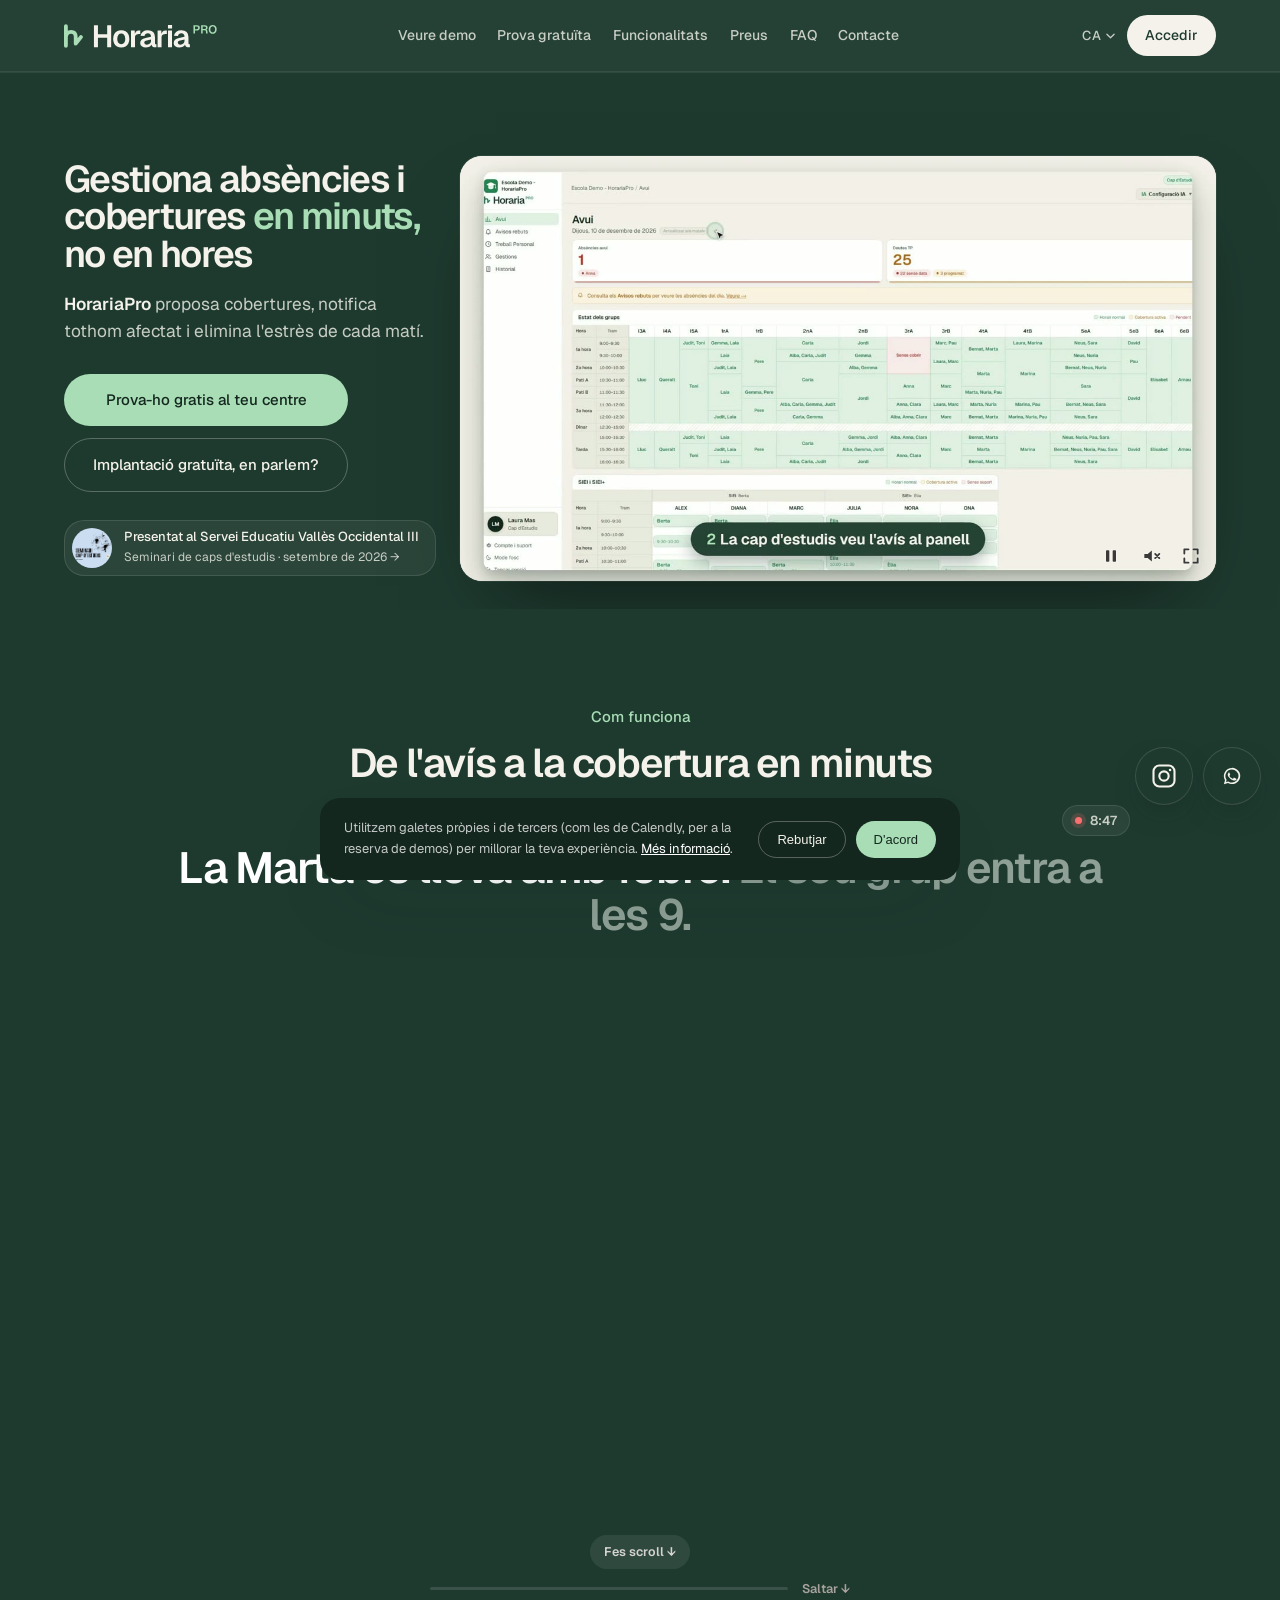
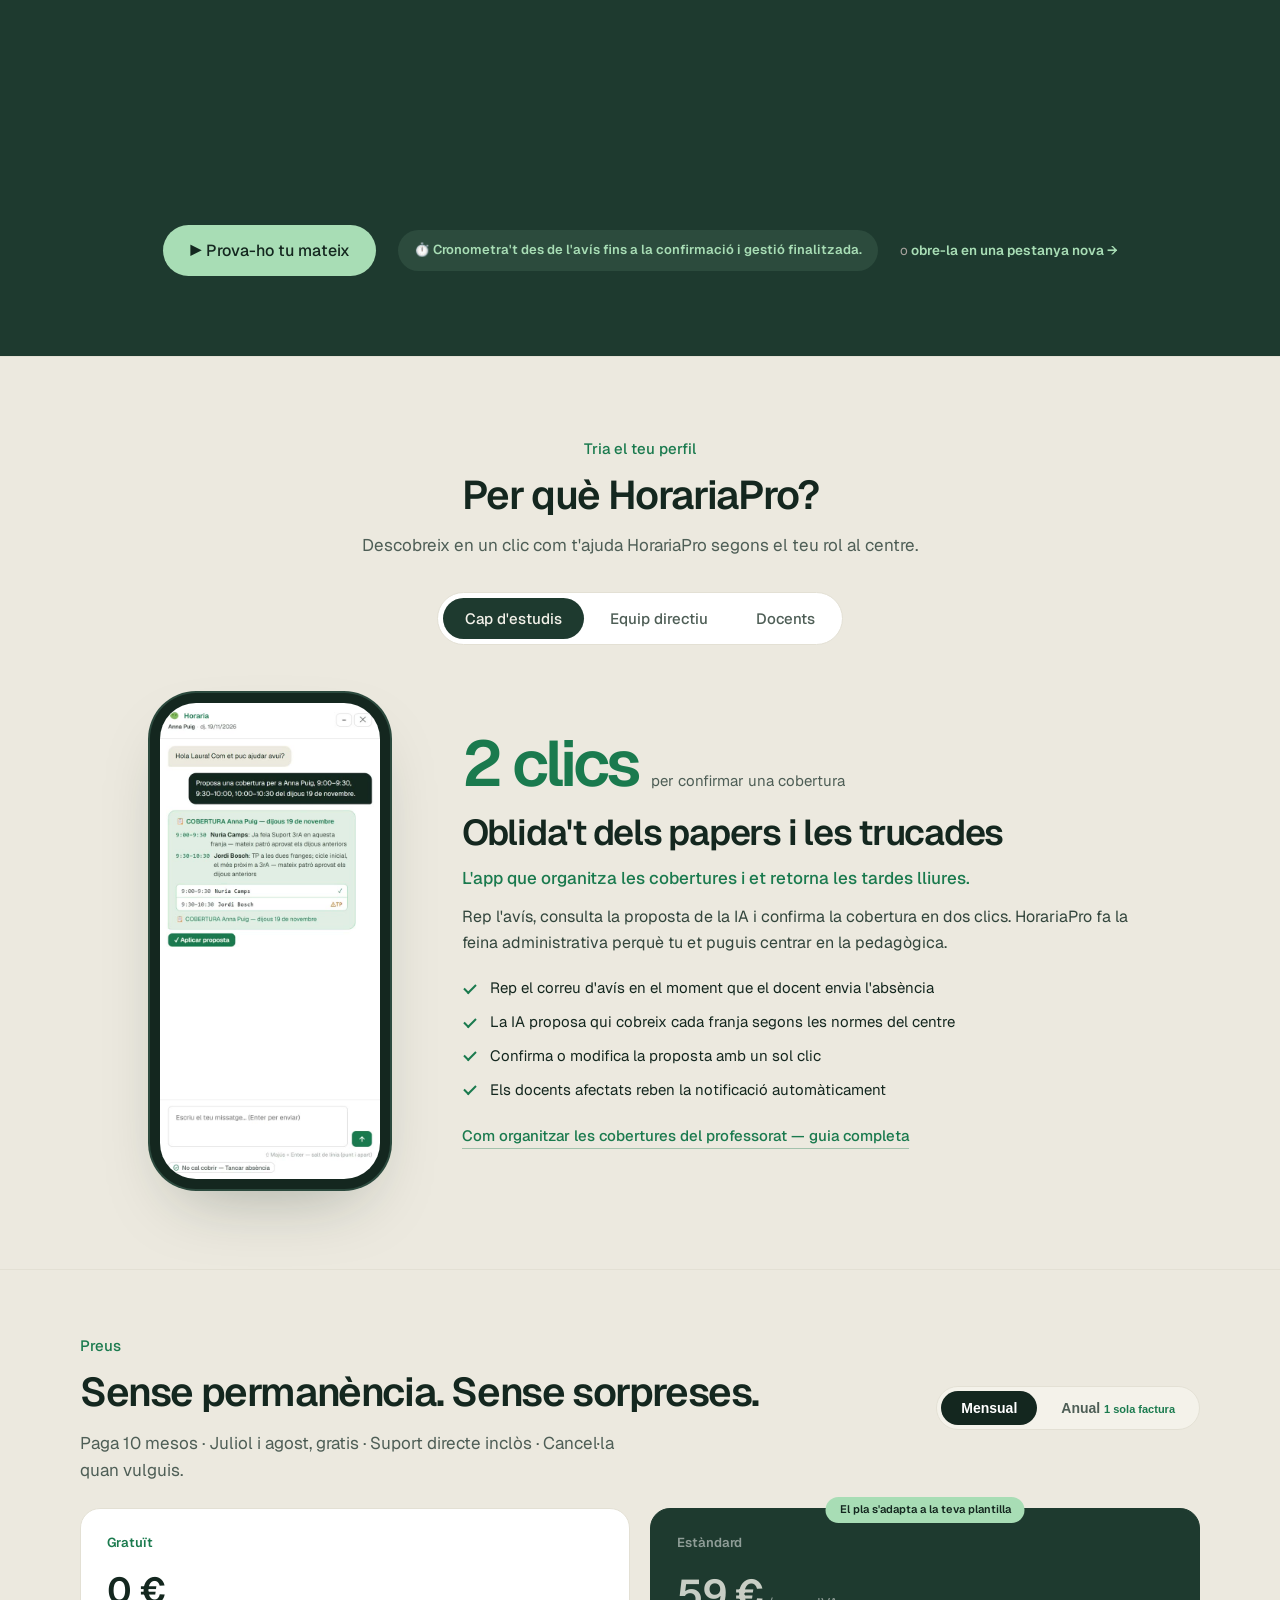
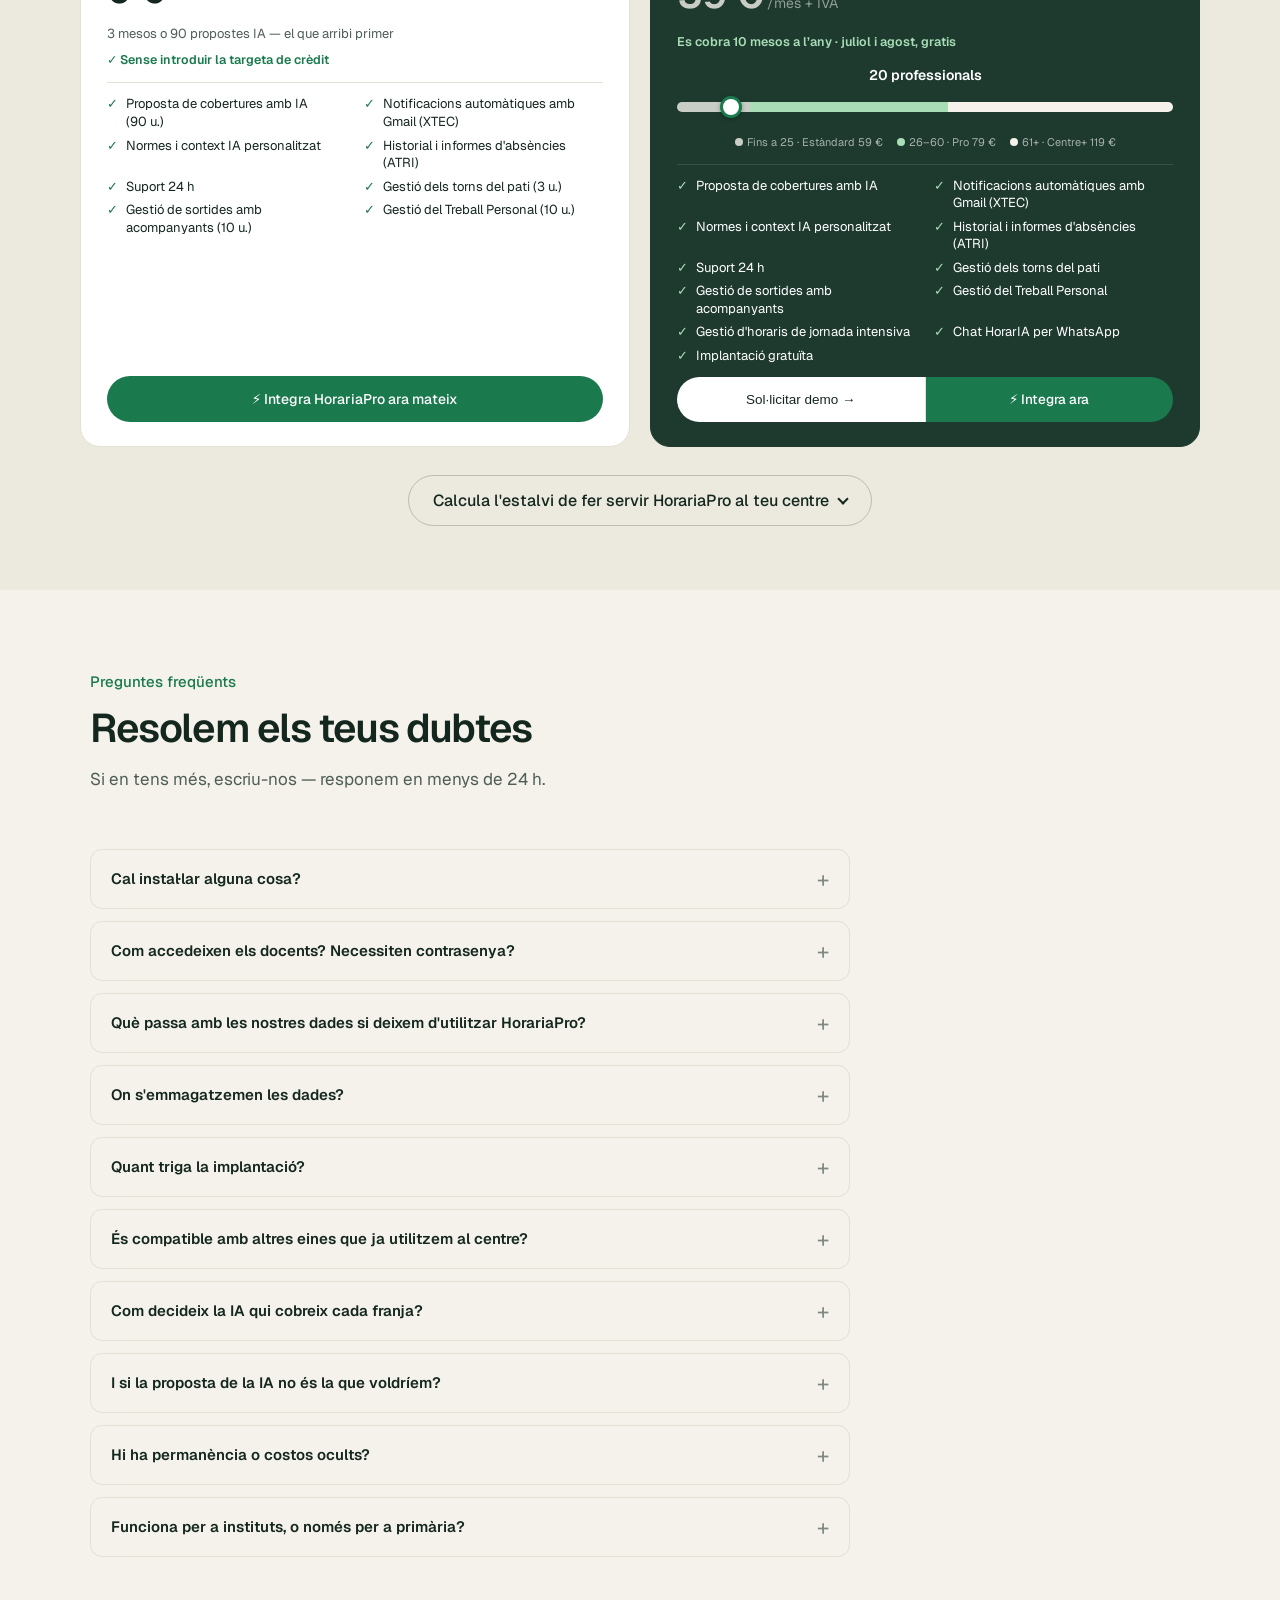
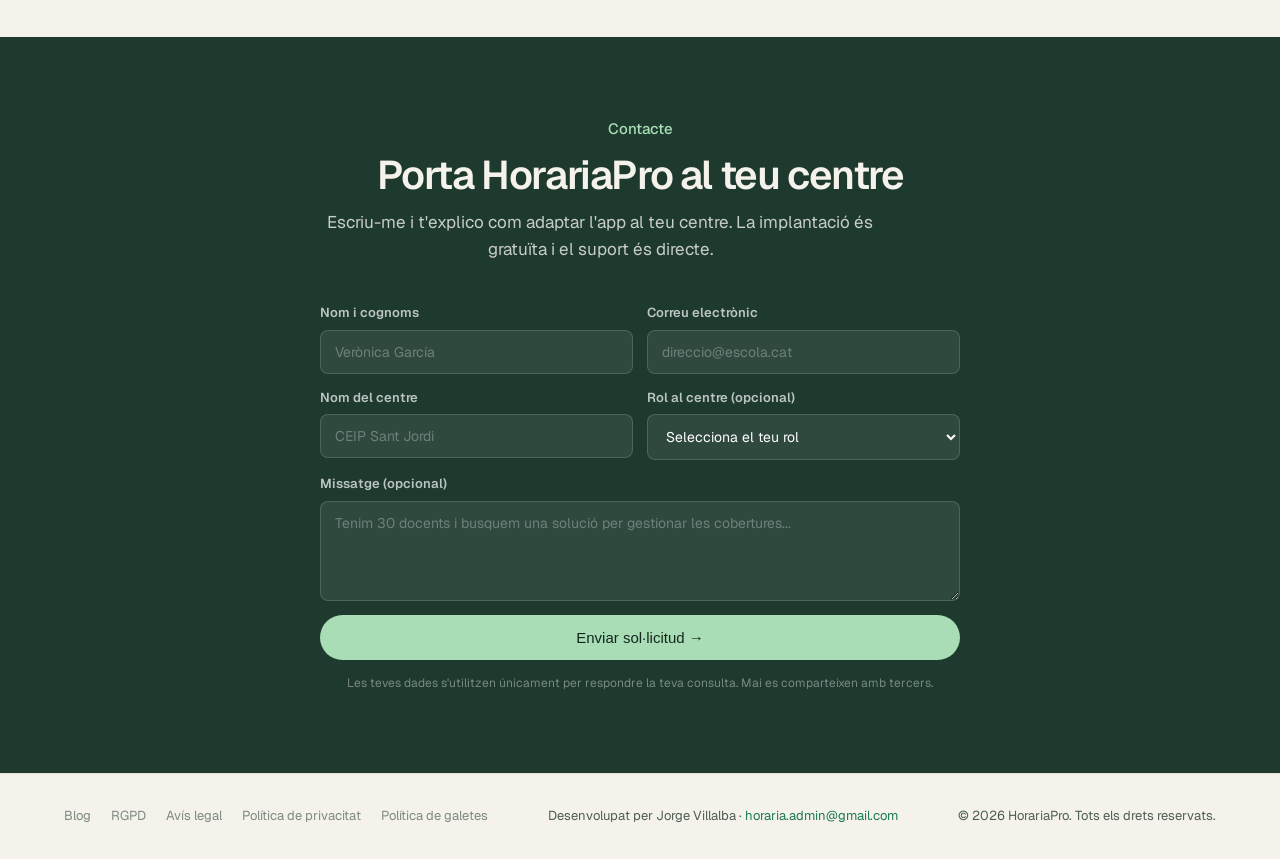
==== commit 3b6529f6: "Marca nova a la demo, og-image i vídeos de Per què HorariaPro - Demo Prova-ho tu mateix: marca nova," ====
--- a/index.html
+++ b/index.html
@@ -1732,8 +1732,8 @@
           <div class="feature-media-group">
             <div class="feature-media-group-title">Docent avisa</div>
             <div class="feature-media-pair" style="grid-template-columns:1fr 1fr;">
-              <div class="feature-media-item has-lightbox" onclick="openMediaLightbox('videos/avis-app.mp4','video')">
-                <video muted loop playsinline preload="none" poster="videos/avis-app.jpg" aria-label="Avís d'absència des de l'app">
+              <div class="feature-media-item v-marca has-lightbox" onclick="openMediaLightbox(vLang('avis-app'),'video')">
+                <video data-v="avis-app" muted loop playsinline preload="none" poster="videos/avis-app.jpg" aria-label="Avís d'absència des de l'app">
                   <source src="videos/avis-app.mp4" type="video/mp4" />
                 </video>
                 <span class="feature-media-label">Des de l'app</span>
@@ -1777,8 +1777,8 @@
             <li><strong>Notificació automàtica:</strong> les persones afectades pels canvis queden notificades per correu electrònic, amb els canvis i el que han de fer.</li>
           </ul>
         </div>
-        <div class="feature-video-wrap portrait has-lightbox" onclick="openMediaLightbox('videos/chat-horaria.mp4','video')">
-          <video muted loop playsinline preload="none" poster="videos/chat-horaria.jpg" aria-label="Chat Horaria — proposta de cobertures amb IA">
+        <div class="feature-video-wrap portrait v-marca has-lightbox" onclick="openMediaLightbox(vLang('chat-horaria'),'video')">
+          <video data-v="chat-horaria" muted loop playsinline preload="none" poster="videos/chat-horaria.jpg" aria-label="Chat Horaria — proposta de cobertures amb IA">
             <source src="videos/chat-horaria.mp4" type="video/mp4" />
           </video>
         </div>
@@ -1818,8 +1818,8 @@
             <a href="docs/historial-absencies-exemple.xlsx" download class="doc-sample-link">📊 Descarregar Excel d'exemple</a>
           </div>
         </div>
-        <div class="feature-video-wrap portrait has-lightbox" onclick="openMediaLightbox('videos/historial.mp4','video')">
-          <video muted loop playsinline preload="none" poster="videos/historial.jpg" aria-label="Historial d'absències i informes">
+        <div class="feature-video-wrap portrait v-marca has-lightbox" onclick="openMediaLightbox(vLang('historial'),'video')">
+          <video data-v="historial" muted loop playsinline preload="none" poster="videos/historial.jpg" aria-label="Historial d'absències i informes">
             <source src="videos/historial.mp4" type="video/mp4" />
           </video>
         </div>
@@ -2047,14 +2047,14 @@
     </div>
 
     <div class="rols-tabs" role="tablist" aria-label="Perfils">
-      <button type="button" role="tab" class="rols-tab" id="rolTab0" aria-controls="cap-estudis" aria-selected="true">Cap d'estudis<i></i></button>
-      <button type="button" role="tab" class="rols-tab" id="rolTab1" aria-controls="equip-directiu" aria-selected="false" tabindex="-1">Equip directiu<i></i></button>
-      <button type="button" role="tab" class="rols-tab" id="rolTab2" aria-controls="docents" aria-selected="false" tabindex="-1">Docents<i></i></button>
+      <button type="button" role="tab" class="rols-tab" id="rolTab0" aria-controls="cap-estudis" aria-selected="true">Cap d'estudis</button>
+      <button type="button" role="tab" class="rols-tab" id="rolTab1" aria-controls="equip-directiu" aria-selected="false" tabindex="-1">Equip directiu</button>
+      <button type="button" role="tab" class="rols-tab" id="rolTab2" aria-controls="docents" aria-selected="false" tabindex="-1">Docents</button>
     </div>
 
     <div class="rols-panels">
       <div class="rols-panel is-on" id="cap-estudis" role="tabpanel" aria-labelledby="rolTab0">
-        <div class="rols-phone"><video src="videos/chat-horaria.mp4" poster="videos/chat-horaria.jpg" muted loop playsinline preload="none" aria-label="La cap d'estudis demana una proposta de cobertura al xat d'Horaria"></video></div>
+        <div class="rols-phone"><video data-v="chat-horaria" src="videos/chat-horaria.mp4" poster="videos/chat-horaria.jpg" muted loop playsinline preload="none" aria-label="La cap d'estudis demana una proposta de cobertura al xat d'Horaria"></video></div>
         <div class="rols-text">
           <div class="rols-stat"><b>2 clics</b><span>per confirmar una cobertura</span></div>
           <h3>Oblida't dels papers i les trucades</h3>
@@ -2071,7 +2071,7 @@
       </div>
 
       <div class="rols-panel" id="equip-directiu" role="tabpanel" aria-labelledby="rolTab1" hidden>
-        <div class="rols-phone"><video src="videos/historial.mp4" poster="videos/historial.jpg" muted loop playsinline preload="none" aria-label="Historial d'absències i cobertures del centre"></video></div>
+        <div class="rols-phone"><video data-v="historial" src="videos/historial.mp4" poster="videos/historial.jpg" muted loop playsinline preload="none" aria-label="Historial d'absències i cobertures del centre"></video></div>
         <div class="rols-text">
           <div class="rols-stat"><b>PDF i Excel</b><span>per a la inspecció i la memòria del curs</span></div>
           <h3>Visibilitat total del centre en temps real</h3>
@@ -2086,7 +2086,7 @@
       </div>
 
       <div class="rols-panel" id="docents" role="tabpanel" aria-labelledby="rolTab2" hidden>
-        <div class="rols-phone"><video src="videos/avis-app.mp4" poster="videos/avis-app.jpg" muted loop playsinline preload="none" aria-label="Un docent avisa d'una absència des del mòbil"></video></div>
+        <div class="rols-phone"><video data-v="avis-app" src="videos/avis-app.mp4" poster="videos/avis-app.jpg" muted loop playsinline preload="none" aria-label="Un docent avisa d'una absència des del mòbil"></video></div>
         <div class="rols-text">
           <div class="rols-stat"><b>30 s</b><span>per avisar una absència</span></div>
           <h3>Avisar una absència: 30 segons des del mòbil</h3>
@@ -2735,9 +2735,36 @@
     vids.forEach(function(v) { io.observe(v); });
   })();
 
+  /* Vídeos amb versió per idioma: ca (sense sufix), va i es */
+  function vIdioma() {
+    var l = window.HPI18N && window.HPI18N.lang;
+    if (!l) { try { l = localStorage.getItem('hp_lang'); } catch (e) {} }
+    if (!l) l = /valencia/i.test(document.documentElement.lang) ? 'va' : document.documentElement.lang;
+    l = String(l || 'ca').slice(0, 2).toLowerCase();
+    return l === 'va' || l === 'es' ? l : 'ca';
+  }
+  function vLang(nom) { var l = vIdioma(); return 'videos/' + nom + (l === 'ca' ? '' : '-' + l) + '.mp4'; }
+  (function () {
+    function aplica() {
+      [].forEach.call(document.querySelectorAll('video[data-v]'), function (v) {
+        var url = vLang(v.getAttribute('data-v'));
+        if (v.getAttribute('data-actual') === url) return;
+        var anava = !v.paused, font = v.querySelector('source');
+        v.setAttribute('data-actual', url);
+        v.poster = url.replace('.mp4', '.jpg');
+        if (font) font.src = url; else v.src = url;
+        if (anava || v.currentSrc) { v.load(); if (anava) v.play().catch(function () {}); }
+      });
+    }
+    aplica();
+    document.addEventListener('DOMContentLoaded', aplica);
+    document.addEventListener('hp:langchange', aplica);
+  })();
+
   function openDemoOverlay() {
     var f = document.getElementById('demoOverlayFrame');
-    if (!f.getAttribute('src')) f.src = 'demo/index.html';
+    var u = 'demo/index.html?lang=' + vIdioma();
+    if (f.getAttribute('src') !== u) f.src = u;
     document.getElementById('demoOverlay').classList.add('open');
     document.body.style.overflow = 'hidden';
   }
@@ -3344,40 +3371,31 @@
     if (!tabs.length) return;
     var panels = tabs.map(function (t) { return document.getElementById(t.getAttribute('aria-controls')); });
     var sec = document.getElementById('per-que-horariapro');
-    var cur = 0, visible = false, manual = false, timer = 0, quiet = window.matchMedia('(prefers-reduced-motion: reduce)').matches;
+    var cur = 0, visible = false;
     function mostra(i, focus) {
       cur = i;
       tabs.forEach(function (t, k) {
         var on = k === i;
         t.setAttribute('aria-selected', on ? 'true' : 'false');
         t.tabIndex = on ? 0 : -1;
-        t.classList.remove('is-auto');
         panels[k].hidden = !on;
         panels[k].classList.toggle('is-on', on);
         var v = panels[k].querySelector('video');
         if (on && visible) { v.play().catch(function () {}); } else { v.pause(); }
       });
       if (focus) tabs[i].focus();
-      programa();
-    }
-    function programa() {
-      clearTimeout(timer);
-      if (manual || quiet || !visible) return;
-      void tabs[cur].offsetWidth;
-      tabs[cur].classList.add('is-auto');
-      timer = setTimeout(function () { mostra((cur + 1) % tabs.length); }, 9000);
     }
     tabs.forEach(function (t, i) {
-      t.addEventListener('click', function () { manual = true; mostra(i); });
+      t.addEventListener('click', function () { mostra(i); });
       t.addEventListener('keydown', function (e) {
         var d = e.key === 'ArrowRight' ? 1 : e.key === 'ArrowLeft' ? -1 : 0;
-        if (d) { e.preventDefault(); manual = true; mostra((i + d + tabs.length) % tabs.length, true); }
+        if (d) { e.preventDefault(); mostra((i + d + tabs.length) % tabs.length, true); }
       });
     });
     new IntersectionObserver(function (es) {
       visible = es[0].isIntersecting;
       var v = panels[cur].querySelector('video');
-      if (visible) { v.play().catch(function () {}); programa(); } else { v.pause(); clearTimeout(timer); tabs[cur].classList.remove('is-auto'); }
+      if (visible) { v.play().catch(function () {}); } else { v.pause(); }
     }, { threshold: .35 }).observe(sec);
   })();
 </script>
--- a/marca.css
+++ b/marca.css
@@ -194,14 +194,11 @@
 .rols-tab { position: relative; overflow: hidden; font: 500 15px 'Geist', sans-serif; color: var(--muted); background: transparent; border: 0; border-radius: 999px; padding: 11px 22px; cursor: pointer; transition: color .15s, background .2s var(--ease-out); }
 .rols-tab:hover { color: var(--fosca); }
 .rols-tab[aria-selected="true"] { background: var(--pissarra); color: var(--guix); }
-.rols-tab i { position: absolute; left: 18px; right: 18px; bottom: 5px; height: 2px; border-radius: 2px; background: var(--guix-verd); transform: scaleX(0); transform-origin: left; opacity: 0; }
-.rols-tab.is-auto i { opacity: 1; animation: rolsProg 9s linear forwards; }
-@keyframes rolsProg { to { transform: scaleX(1); } }
 .rols-panel { display: grid; grid-template-columns: 300px minmax(0, 1fr); gap: 72px; align-items: center; max-width: 980px; margin: 0 auto; }
 .rols-panel.is-on { animation: rolsIn .52s var(--ease-out); }
 @keyframes rolsIn { from { opacity: 0; transform: translateY(20px); } to { opacity: 1; transform: none; } }
 .rols-phone { position: relative; padding: 10px; background: var(--fosca); border-radius: 46px; box-shadow: 0 0 0 2px #2c4a3e, var(--shadow-lg); }
-.rols-phone video { display: block; width: 100%; aspect-ratio: 360 / 810; object-fit: cover; border-radius: 36px; background: #fff; }
+.rols-phone video { display: block; width: 100%; aspect-ratio: 576 / 1248; object-fit: cover; border-radius: 36px; background: #fff; }
 .rols-stat { display: flex; align-items: baseline; gap: 12px; flex-wrap: wrap; margin-bottom: 18px; }
 .rols-stat b { font-size: clamp(44px, 5vw, 64px); font-weight: 600; letter-spacing: -.05em; line-height: 1; color: var(--verd); }
 .rols-stat span { font-size: 15px; color: var(--muted); }
@@ -237,3 +234,7 @@
   .hero-aval b, .hero-aval small { white-space: nowrap; font-size: 12.5px; }
   .hero-aval small { font-size: 11.5px; }
 }
+
+/* Vídeos gravats amb la marca nova: ja no porten la barra negra del navegador que calia retallar */
+.feature-media-item.v-marca, .feature-video-wrap.portrait.v-marca { aspect-ratio: 576 / 1248; }
+.feature-media-item.v-marca video, .feature-video-wrap.portrait.v-marca video { transform: none; }
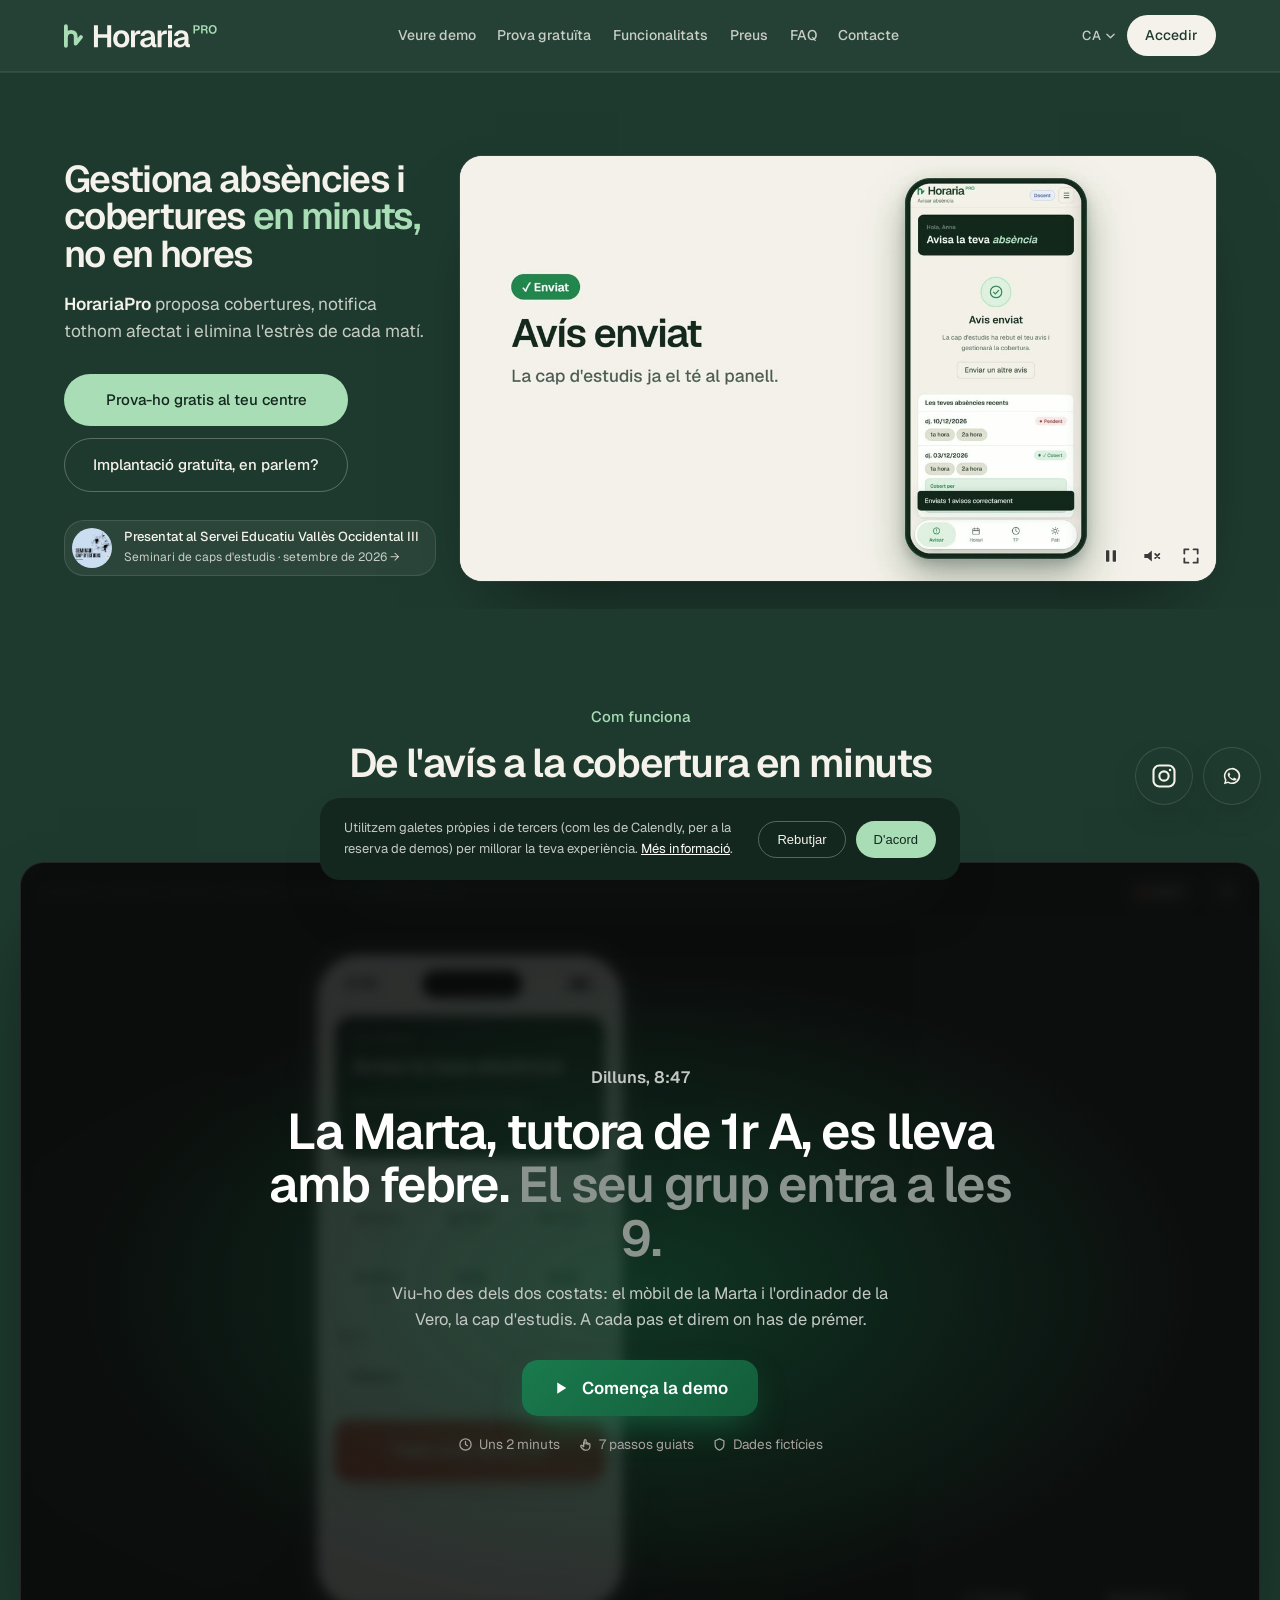
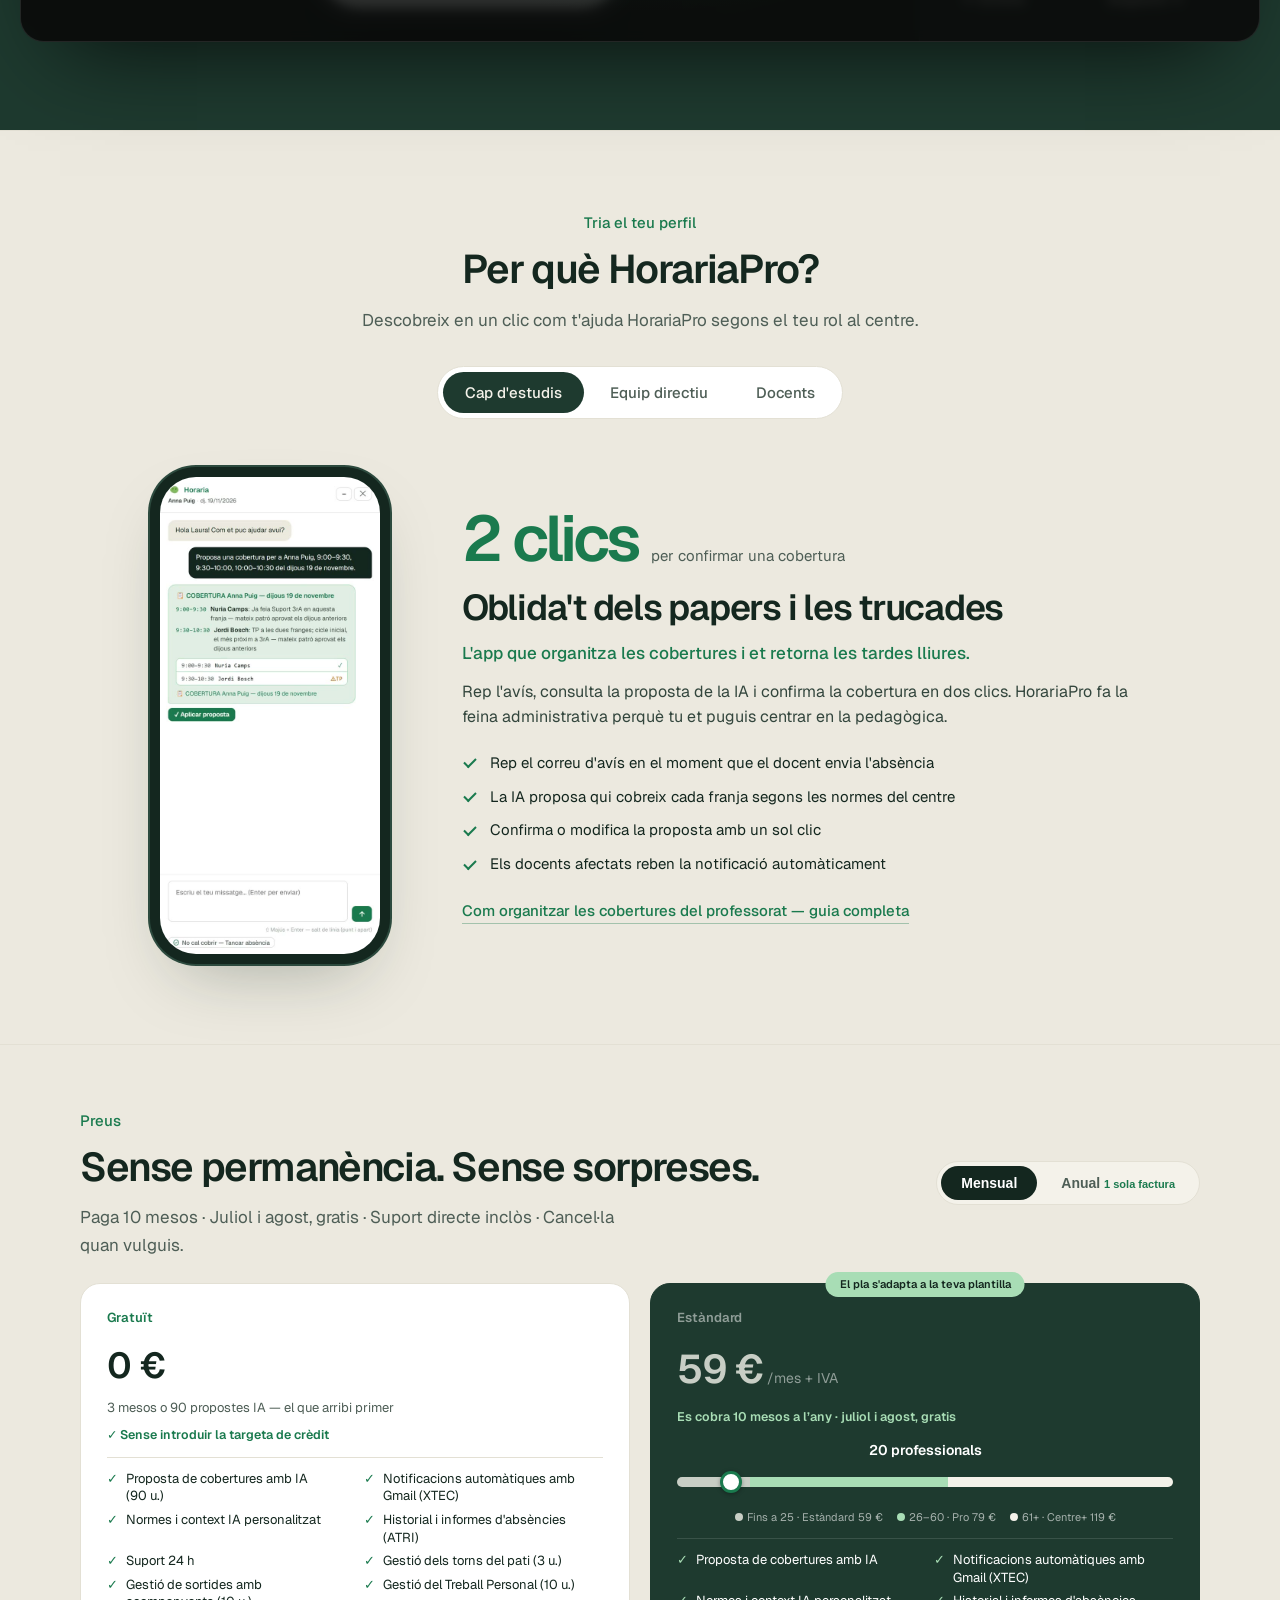
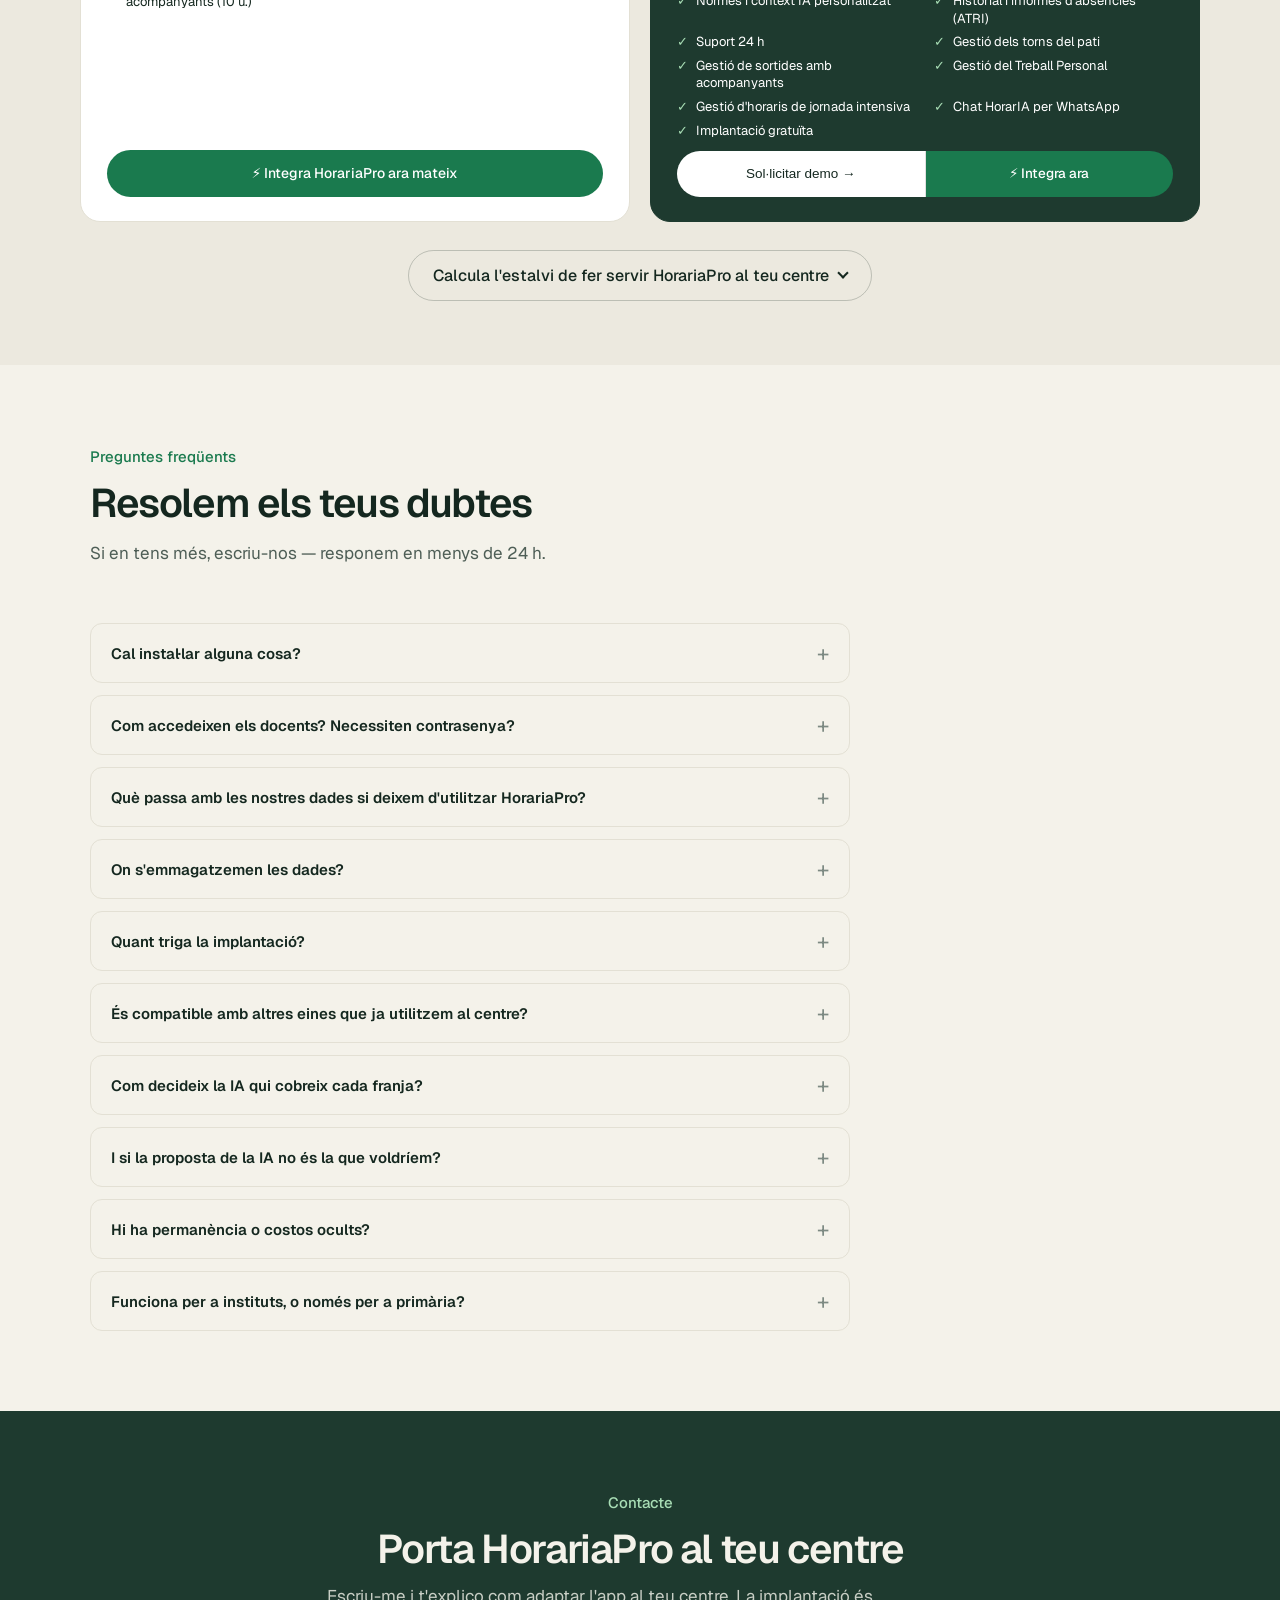
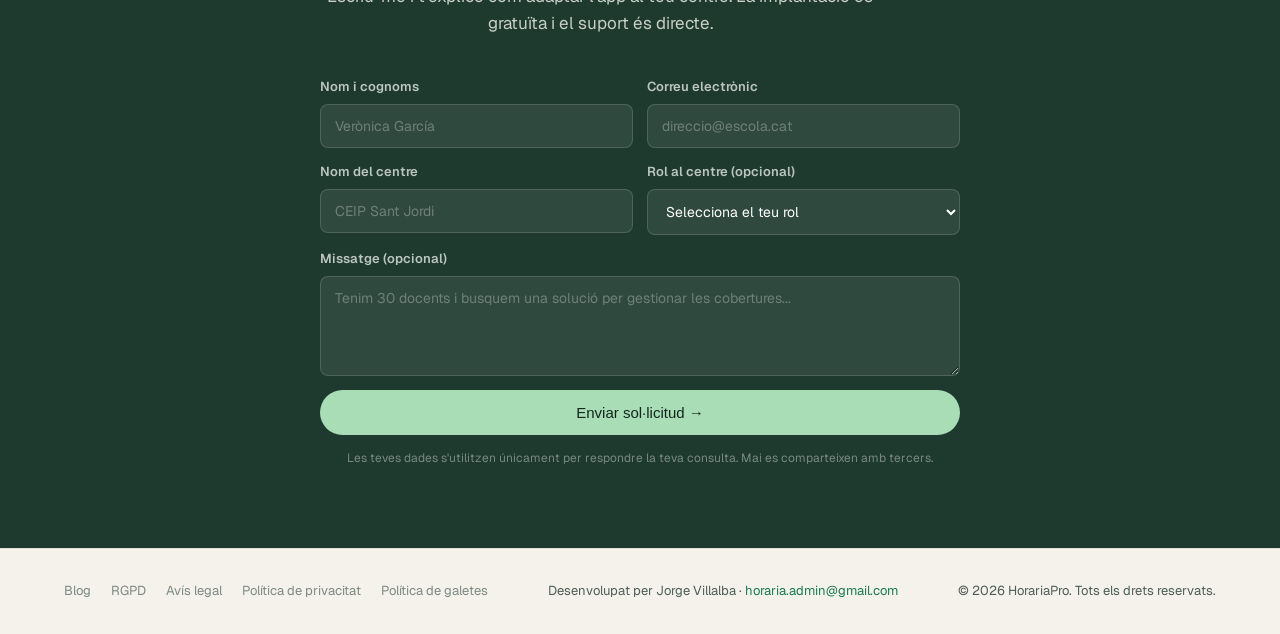
==== commit 0c665879: "Demo guiada clic a clic, vídeo del hero sense l'escena final i pantalla completa en verd - #com-func" ====
--- a/index.html
+++ b/index.html
@@ -335,10 +335,19 @@
     .hero-video-card.hero-expanded .hero-video-controls { left: 0; right: 0; bottom: 16px; justify-content: center; gap: 12px; }
     .hero-video-card.hero-expanded .hero-video-controls button { width: 48px; height: 48px; padding: 0; background: transparent; border: none; }
     .hero-video-card.hero-expanded .hero-video-controls button:hover { background: rgba(255,255,255,.14); }
-    .hero-video-card:fullscreen, .hero-video-card:-webkit-full-screen { width: 100vw; height: 100vh; max-width: none; aspect-ratio: auto; background: #000; }
-    .hero-video-card:fullscreen video, .hero-video-card:-webkit-full-screen video { object-fit: contain; }
-    .hero-video-card:fullscreen .hero-video-controls, .hero-video-card:-webkit-full-screen .hero-video-controls { bottom: max(16px, env(safe-area-inset-bottom)); right: 16px; left: 16px; }
-    .hero-video-card:fullscreen .hero-video-controls button, .hero-video-card:-webkit-full-screen .hero-video-controls button { width: 48px; height: 48px; }
+    /* Pantalla completa (mòbil/tauleta): fons verd corporatiu, vídeo a dalt i controls blancs en una franja a baix.
+       La classe .hero-fs la posa el JS (els selectors :fullscreen i :-webkit-full-screen junts invaliden la regla en alguns navegadors). */
+    .hero-video-card.hero-fs {
+      width: 100vw; height: 100vh; height: 100dvh; max-width: none; aspect-ratio: auto; border-radius: 0; box-shadow: none;
+      background: #14271F; display: flex; align-items: center; justify-content: center;
+      padding: max(16px, env(safe-area-inset-top)) max(16px, env(safe-area-inset-right)) calc(92px + env(safe-area-inset-bottom)) max(16px, env(safe-area-inset-left));
+    }
+    .hero-video-card.hero-fs video { width: auto; height: 100%; max-width: 100%; aspect-ratio: 9 / 16; object-fit: contain; border-radius: 18px; background: #F4F2EA; box-shadow: 0 24px 60px rgba(0,0,0,.35); }
+    .hero-video-card.is-h.hero-fs video { width: 100%; height: auto; max-height: 100%; aspect-ratio: 16 / 9; }
+    .hero-video-card.hero-fs .hero-video-controls { left: 0; right: 0; bottom: max(22px, calc(env(safe-area-inset-bottom) + 12px)); justify-content: center; gap: 16px; }
+    .hero-video-card.hero-fs .hero-video-controls button { width: 52px; height: 52px; color: #fff; opacity: 1; background: rgba(255,255,255,.1); border: 1px solid rgba(168,221,181,.35); }
+    .hero-video-card.hero-fs .hero-video-controls button svg { filter: none; width: 22px; height: 22px; }
+    .hero-video-card.hero-fs .hero-video-controls button:active { background: rgba(168,221,181,.25); }
     .hero-video-sound, .hero-video-pause, .hero-video-full {
       background: transparent; color: #1a1a1a; border: none; cursor: pointer;
       width: 34px; height: 34px; padding: 0; border-radius: 50%;
@@ -1030,38 +1039,160 @@
     }
     .footer-logo { font-weight: 600; color: var(--ink); }
 
-    /* ── COM FUNCIONA: recorregut cinemàtic per scroll (#com-funciona) ──
-       L'escenari queda fix (sticky) i el scroll mou una "càmera" sobre un món de 1400×820
-       (mòbil + portàtil + correus). Els estats puntuals s'activen amb [data-at] → .on. */
-    .fx-sec { background: #0b0d0c; color: #f5f5f4; padding: 96px 0 80px; }
+    /* ── COM FUNCIONA: demo guiada clic a clic (#com-funciona) ──
+       Una "càmera" enfoca cada pas sobre un món de 1400×820 (mòbil + portàtil + correus).
+       El panell de guia explica què passa i on cal clicar; l'element a clicar polsa (.gd-target). */
+    .fx-sec { background: #0b0d0c; color: #f5f5f4; padding: 96px 0 88px; }
     .fx-head { max-width: 1100px; margin: 0 auto; padding: 0 5%; text-align: center; }
     .fx-head .section-tag { background: rgba(168,221,181,.12); color: #A8DDB5; }
-    .fx-head .section-title { color: #fff; margin-bottom: 0; }
-    .fx-track { position: relative; height: 1000vh; }
-    .fx-stage {
-      position: sticky; top: 72px; height: calc(100vh - 72px); overflow: hidden;
-      display: grid; grid-template-rows: auto minmax(0, 1fr); padding: 26px 0 34px;
-      background: radial-gradient(ellipse 70% 55% at 50% 62%, rgba(26,122,78,.22), transparent 70%);
-    }
-    @supports (height: 100svh) { .fx-stage { height: calc(100svh - 72px); } }
-
-    .fx-caps { position: relative; height: 150px; max-width: 980px; width: 90%; margin: 0 auto; text-align: center; }
-    .fx-cap { position: absolute; inset: 0; opacity: 0; transform: translateY(14px); transition: opacity .5s ease, transform .6s cubic-bezier(.2,.7,.2,1); pointer-events: none; }
-    .fx-cap.on { opacity: 1; transform: none; }
-    .fx-eye { font-size: 13px; font-weight: 600; letter-spacing: 0; color: #A8DDB5; margin-bottom: 12px; }
-    .fx-cap h3 { font-size: clamp(26px, 3.4vw, 46px); line-height: 1.08; font-weight: 600; letter-spacing: -.03em; color: #fff; }
-    .fx-cap h3 span { color: #7c847f; }
-    .fx-clock {
-      position: absolute; right: 0; top: -6px; display: flex; align-items: center; gap: 8px;
+    .fx-head .section-title { color: #fff; margin-bottom: 12px; }
+    .fx-head .gd-sub { color: #a8a29e; font-size: 17px; line-height: 1.5; max-width: 620px; margin: 0 auto; }
+
+    .gd {
+      --gd-mint: #A8DDB5; --gd-green: #1A7A4E;
+      position: relative; max-width: 1240px; width: calc(100% - 32px); margin: 40px auto 0;
+      height: clamp(560px, calc(100svh - 120px), 780px);
+      display: grid; grid-template-columns: minmax(0, 1fr) 340px; grid-template-rows: auto minmax(0, 1fr);
+      background: radial-gradient(ellipse 70% 60% at 40% 60%, rgba(26,122,78,.2), transparent 70%), #101312;
+      border: 1px solid rgba(255,255,255,.08); border-radius: 24px; overflow: hidden;
+      box-shadow: 0 40px 90px -40px rgba(0,0,0,.8);
+    }
+    .gd-top {
+      grid-column: 1 / -1; display: flex; align-items: center; gap: 14px; padding: 12px 16px 12px 20px;
+      border-bottom: 1px solid rgba(255,255,255,.07); font-size: 13px; color: #a8a29e;
+    }
+    .gd-dots { display: flex; gap: 6px; flex: 1; max-width: 420px; }
+    .gd-dots button {
+      flex: 1; height: 5px; border: 0; padding: 0; border-radius: 4px; background: rgba(255,255,255,.12);
+      cursor: default; transition: background .35s;
+    }
+    .gd-dots button.done { background: var(--gd-green); cursor: pointer; }
+    .gd-dots button.cur { background: var(--gd-mint); }
+    .gd-count { font-weight: 600; color: #d6d3d1; white-space: nowrap; font-variant-numeric: tabular-nums; }
+    .gd-clock {
+      margin-left: auto; display: flex; align-items: center; gap: 8px; white-space: nowrap;
       font: 600 13px 'Geist', sans-serif; color: #d6d3d1;
-      background: rgba(255,255,255,.06); border: 1px solid rgba(255,255,255,.1); padding: 6px 12px; border-radius: 100px;
-      transition: opacity .4s;
-    }
-    .fx-clock-dot { width: 7px; height: 7px; border-radius: 50%; background: #f87171; box-shadow: 0 0 0 4px rgba(248,113,113,.18); animation: fxBlink 1.4s infinite; }
+      background: rgba(255,255,255,.06); border: 1px solid rgba(255,255,255,.1); padding: 5px 12px; border-radius: 100px;
+    }
+    .gd-clock i { width: 7px; height: 7px; border-radius: 50%; background: #f87171; box-shadow: 0 0 0 4px rgba(248,113,113,.18); animation: fxBlink 1.4s infinite; }
+    .gd-clock.ok i { background: #4ade80; box-shadow: 0 0 0 4px rgba(74,222,128,.18); animation: none; }
     @keyframes fxBlink { 50% { opacity: .35; } }
-
-    .fx-view { position: relative; overflow: hidden; transition: opacity .6s ease; }
-    .fx-world { position: absolute; left: 0; top: 0; width: 1400px; height: 820px; transform-origin: 0 0; }
+    .gd-icon-btn {
+      flex: none; display: grid; place-items: center; width: 34px; height: 34px; border-radius: 10px; cursor: pointer;
+      border: 1px solid rgba(255,255,255,.1); background: rgba(255,255,255,.04); color: #d6d3d1; font: 600 16px/1 'Geist', sans-serif;
+    }
+    .gd-icon-btn:hover { background: rgba(255,255,255,.1); color: #fff; }
+
+    .fx-view { position: relative; overflow: hidden; min-height: 0; }
+    .fx-world { position: absolute; left: 0; top: 0; width: 1400px; height: 820px; transform-origin: 0 0; transition: transform .9s cubic-bezier(.65,0,.25,1); }
+
+    /* Panell de guia */
+    .gd-guide {
+      position: relative; display: flex; flex-direction: column; gap: 14px; padding: 26px 24px 20px;
+      border-left: 1px solid rgba(255,255,255,.07); background: rgba(255,255,255,.025); overflow-y: auto; min-height: 0;
+    }
+    .gd-who { display: inline-flex; align-items: center; gap: 8px; align-self: flex-start; font-size: 12.5px; font-weight: 600; color: var(--gd-mint); background: rgba(168,221,181,.1); padding: 5px 11px; border-radius: 100px; }
+    .gd-who svg { width: 15px; height: 15px; fill: none; stroke: currentColor; stroke-width: 2; stroke-linecap: round; stroke-linejoin: round; }
+    .gd-guide h3 { font-size: 25px; line-height: 1.15; font-weight: 600; letter-spacing: -.025em; color: #fff; }
+    .gd-guide p { font-size: 15.5px; line-height: 1.55; color: #c3c8c5; }
+    .gd-anim { animation: gdIn .45s cubic-bezier(.2,.8,.2,1) both; }
+    @keyframes gdIn { from { opacity: 0; transform: translateY(8px); } to { opacity: 1; transform: none; } }
+    .gd-do {
+      display: flex; align-items: center; gap: 12px; margin-top: 4px; padding: 13px 14px; border-radius: 14px;
+      background: rgba(168,221,181,.1); border: 1px solid rgba(168,221,181,.28); color: #e7f5ea; font-size: 14.5px; font-weight: 600; line-height: 1.35;
+    }
+    .gd-do svg { flex: none; width: 22px; height: 22px; fill: none; stroke: var(--gd-mint); stroke-width: 1.9; stroke-linecap: round; stroke-linejoin: round; }
+    .gd-do.wait { background: rgba(255,255,255,.04); border-color: rgba(255,255,255,.1); color: #a8a29e; }
+    .gd-do.wait svg { animation: gdSpin 1.1s linear infinite; stroke: #a8a29e; }
+    @keyframes gdSpin { to { transform: rotate(360deg); } }
+    .gd-do.nudge { animation: gdNudge .45s ease; }
+    @keyframes gdNudge { 25% { transform: translateX(-5px); } 75% { transform: translateX(5px); } }
+    .gd-nav { display: flex; gap: 10px; margin-top: auto; padding-top: 10px; }
+    .gd-btn {
+      display: inline-flex; align-items: center; justify-content: center; gap: 8px; min-height: 46px; padding: 0 18px; border-radius: 12px;
+      font: 600 15px 'Geist', sans-serif; cursor: pointer; border: 1px solid rgba(255,255,255,.12); background: transparent; color: #d6d3d1;
+      transition: background .2s, color .2s, box-shadow .3s, opacity .2s;
+    }
+    .gd-btn:hover { background: rgba(255,255,255,.08); color: #fff; }
+    .gd-btn[disabled] { opacity: .35; pointer-events: none; }
+    .gd-btn.next { flex: 1; }
+    .gd-btn.primary { background: var(--gd-green); border-color: var(--gd-green); color: #fff; }
+    .gd-btn.primary:hover { background: #156640; }
+    .gd-btn.pulse { background: var(--gd-green); border-color: var(--gd-green); color: #fff; animation: gdRing 1.6s ease-out infinite; }
+    .gd-btn:focus-visible, .gd-icon-btn:focus-visible, .gd-target:focus-visible { outline: 3px solid var(--gd-mint); outline-offset: 3px; }
+
+    /* Element on s'ha de clicar: anell que polsa + etiqueta flotant */
+    .gd-target { cursor: pointer; position: relative; animation: gdRing 1.6s ease-out infinite; border-radius: 14px; }
+    .fx-ph-franges.gd-target { border-radius: 12px; }
+    @keyframes gdRing { 0% { box-shadow: 0 0 0 0 rgba(168,221,181,.85); } 70% { box-shadow: 0 0 0 14px rgba(168,221,181,0); } 100% { box-shadow: 0 0 0 0 rgba(168,221,181,0); } }
+    .gd-tip {
+      position: absolute; left: 0; top: 0; z-index: 6; pointer-events: none; white-space: nowrap;
+      display: flex; align-items: center; gap: 7px; padding: 8px 13px; border-radius: 100px;
+      background: #fff; color: #14271F; font: 600 13.5px 'Geist', sans-serif; box-shadow: 0 12px 30px -8px rgba(0,0,0,.55);
+      opacity: 0; transition: opacity .3s;
+    }
+    .gd-tip.on { opacity: 1; animation: gdBob 1.5s ease-in-out infinite; }
+    .gd-tip::after { content: ''; position: absolute; left: var(--ax, 50%); top: 100%; margin-left: -7px; border: 7px solid transparent; border-top-color: #fff; }
+    .gd-tip.below::after { top: auto; bottom: 100%; border-top-color: transparent; border-bottom-color: #fff; }
+    .gd-tip svg { width: 17px; height: 17px; fill: none; stroke: var(--gd-green); stroke-width: 2; stroke-linecap: round; stroke-linejoin: round; }
+    .gd-tip.shake { animation: gdNudge .45s ease; }
+    @keyframes gdBob { 50% { translate: 0 -4px; } }
+
+    /* Portada i final, damunt de tota la demo */
+    .gd-cover {
+      position: absolute; inset: 0; z-index: 8; display: flex; flex-direction: column; align-items: center; justify-content: center; text-align: center;
+      padding: 24px 6%; background: radial-gradient(ellipse 60% 55% at 50% 55%, rgba(26,122,78,.35), transparent 75%), rgba(11,13,12,.86);
+      backdrop-filter: blur(6px); -webkit-backdrop-filter: blur(6px); transition: opacity .5s, visibility 0s .5s;
+    }
+    .gd-cover[hidden] { display: flex; opacity: 0; visibility: hidden; pointer-events: none; }
+    .gd-cover-eye { font-size: 14px; font-weight: 600; color: var(--gd-mint); margin-bottom: 14px; }
+    .gd-cover h3 { font-size: clamp(28px, 4vw, 50px); line-height: 1.07; font-weight: 600; letter-spacing: -.035em; color: #fff; max-width: 760px; }
+    .gd-cover h3 span { color: #8b938e; }
+    .gd-cover p { font-size: 16.5px; line-height: 1.55; color: #c3c8c5; max-width: 520px; margin-top: 16px; }
+    .gd-start {
+      margin-top: 28px; display: inline-flex; align-items: center; gap: 12px; border: 0; cursor: pointer;
+      background: linear-gradient(135deg, #1A7A4E, #135c3a); color: #fff; font: 600 17px 'Geist', sans-serif;
+      padding: 17px 30px; border-radius: 16px; box-shadow: 0 14px 34px -10px rgba(26,122,78,.7); animation: gdRing 1.8s ease-out infinite;
+    }
+    .gd-start:hover { filter: brightness(1.08); }
+    .gd-start svg { width: 18px; height: 18px; fill: currentColor; }
+    .gd-meta { display: flex; flex-wrap: wrap; justify-content: center; gap: 8px 18px; margin-top: 18px; font-size: 13.5px; color: #a8a29e; }
+    .gd-meta span { display: inline-flex; align-items: center; gap: 6px; }
+    .gd-meta svg { width: 15px; height: 15px; fill: none; stroke: currentColor; stroke-width: 2; stroke-linecap: round; stroke-linejoin: round; }
+    .gd-end strong { display: block; font-size: clamp(64px, 11vw, 150px); line-height: .95; font-weight: 600; letter-spacing: -.06em; background: linear-gradient(120deg, #A8DDB5, #A8DDB5 40%, #1A7A4E); -webkit-background-clip: text; background-clip: text; color: transparent; padding: 0 .04em .08em; }
+    .gd-end .gd-you { margin-top: 6px; display: inline-flex; align-items: center; gap: 8px; font-size: 14.5px; font-weight: 600; color: #e7f5ea; background: rgba(168,221,181,.12); padding: 7px 14px; border-radius: 100px; }
+    .gd-end-cta { display: flex; flex-wrap: wrap; justify-content: center; gap: 12px; margin-top: 26px; }
+    .gd-end-cta a.gd-btn { text-decoration: none; }
+    .gd-end-cta .gd-btn.primary { padding: 0 24px; min-height: 52px; font-size: 16px; }
+    .gd-end-link { margin-top: 16px; font-size: 14px; color: #a8a29e; background: none; border: 0; cursor: pointer; font-family: inherit; text-decoration: underline; text-underline-offset: 3px; }
+    .gd-end-link:hover { color: #fff; }
+
+    /* Botó per avisar per a la IA: apareix quan s'obri l'avís */
+    .gd .fx-ia-btn { max-height: 0; padding-top: 0; padding-bottom: 0; margin-bottom: 0; opacity: 0; overflow: hidden; transition: max-height .45s ease, padding .45s ease, margin .45s ease, opacity .35s ease, transform .2s, box-shadow .3s; }
+    .gd .fx-ia-btn.show { max-height: 60px; padding-top: 12px; padding-bottom: 12px; margin-bottom: 14px; opacity: 1; overflow: visible; }
+    /* Capes invisibles que queden damunt: no han de robar els clics */
+    .gd .fx-ph-sent, .gd .fx-toast, .gd .fx-avui:not(.on), .gd .fx-mails:not(.on), .gd .fx-mail, .gd .fx-chat:not(.on) { pointer-events: none; }
+    /* Correus: targetes grans i llegibles, 2 columnes (escriptori) o 1 (mòbil) */
+    .gd .fx-mail { width: 520px; padding: 22px 24px; gap: 18px; border-radius: 20px; align-items: center; }
+    .gd .fx-mail .fx-av { width: 50px; height: 50px; font-size: 20px; }
+    .gd .fx-mail small { font-size: 16px; color: #78716c; }
+    .gd .fx-mail small strong { font-size: 18px; }
+    .gd .fx-mail b { font-size: 25px; margin: 3px 0 4px; }
+    .gd .fx-mail em { font-size: 19px; color: #44403c; }
+    .gd .fx-mail:nth-child(1) { left: 150px; top: 100px; } .gd .fx-mail:nth-child(2) { left: 720px; top: 100px; }
+    .gd .fx-mail:nth-child(3) { left: 150px; top: 290px; } .gd .fx-mail:nth-child(4) { left: 720px; top: 290px; }
+    .gd .fx-mail:nth-child(5) { left: 150px; top: 480px; } .gd .fx-mail:nth-child(6) { left: 720px; top: 480px; }
+    .gd .fx-world:has(.fx-mails.on) .fx-laptop { filter: brightness(.22) blur(3px); }
+    .gd .fx-world:has(.fx-mails.on) .fx-phone { opacity: 0; }
+    @media (max-width: 760px) {
+      .gd .fx-mail { width: 460px; left: 570px !important; }
+      .gd .fx-mail:nth-child(1) { top: 30px; } .gd .fx-mail:nth-child(2) { top: 190px; } .gd .fx-mail:nth-child(3) { top: 350px; }
+      .gd .fx-mail:nth-child(4) { top: 510px; } .gd .fx-mail:nth-child(5) { top: 670px; } .gd .fx-mail:nth-child(6) { top: 830px; }
+    }
+    .whatsapp-float, .instagram-float { transition: opacity .25s; }
+    body.gd-vis .whatsapp-float, body.gd-vis .instagram-float { opacity: 0; pointer-events: none; }
+    .gd .fx-card-new.open { border-color: #1A7A4E; box-shadow: 0 0 0 4px rgba(26,122,78,.14); }
+    .gd .fx-card-new.open .fx-badge { background: #E1EEE3; color: #1A7A4E; }
 
     /* Mòbil */
     .fx-phone {
@@ -1175,7 +1306,6 @@
       transform: translateX(105%); transition: transform .7s cubic-bezier(.2,.8,.2,1);
     }
     .fx-chat.on { transform: none; }
-    .fx-stage[data-ch="5"] .fx-chat, .fx-stage[data-ch="6"] .fx-chat, .fx-stage[data-ch="7"] .fx-chat { transform: translateX(105%); }
     .fx-chat-h { display: flex; gap: 10px; align-items: center; padding: 14px 16px; border-bottom: 1px solid #f5f5f4; }
     .fx-chat-h b { display: block; color: #1A7A4E; } .fx-chat-h small { font-size: 11px; color: #a8a29e; }
     .fx-blob { width: 30px; height: 30px; border-radius: 46% 54% 52% 48% / 55% 45% 55% 45%; background: radial-gradient(circle at 35% 35%, #A8DDB5, #1A7A4E); animation: fxMorph 4s ease-in-out infinite; }
@@ -1193,6 +1323,14 @@
     .fx-msg b { color: #1a1a1a; }
     .fx-prop { border: 1.5px solid #A8DDB5; background: #f0fdf4; border-radius: 12px; padding: 10px 12px; color: #166534; font-weight: 600; display: flex; flex-direction: column; gap: 4px; }
     .fx-prop small { font: 600 10px 'Geist', sans-serif; letter-spacing: 0; color: #15803d; }
+    .fx-prop-l { list-style: none; margin: 4px 0 2px; padding: 0; display: flex; flex-direction: column; gap: 3px; }
+    .fx-prop-l li { display: flex; align-items: baseline; gap: 8px; background: #fff; border-radius: 8px; padding: 5px 9px; font-weight: 500; color: #1a1a1a; }
+    .fx-prop-l span { flex: none; width: 78px; font-size: 11.5px; font-variant-numeric: tabular-nums; color: #57534e; }
+    .fx-prop-l b { font-weight: 650; color: #1A7A4E; }
+    .fx-prop-l i { font-style: normal; font-size: 10.5px; color: #92400e; background: #fef3c7; padding: 1px 6px; border-radius: 10px; }
+    .fx-prop-ok { font-size: 11.5px; font-weight: 600; color: #166534; margin-top: 2px; }
+    .fx-mail small strong { font-weight: 700; color: #1A7A4E; }
+    .gd-who .gd-blob { width: 17px; height: 17px; flex: none; border-radius: 46% 54% 52% 48% / 55% 45% 55% 45%; background: radial-gradient(circle at 35% 35%, #d6f2dd, #3fa86f 70%); box-shadow: 0 0 10px rgba(168,221,181,.55); animation: fxMorph 4s ease-in-out infinite; }
 
     /* La proposta en gran (capítol 4): la càmera hi fa zoom i el portàtil queda de fons */
     .fx-pz {
@@ -1201,11 +1339,9 @@
       opacity: 0; visibility: hidden; transform: translate(170px, 16px) scale(.62); transform-origin: 100% 60%;
       transition: opacity .45s ease, transform .75s cubic-bezier(.2,.8,.2,1), visibility 0s .75s;
     }
-    .fx-stage[data-ch="4"] .fx-pz { opacity: 1; visibility: visible; transform: none; transition: opacity .45s ease, transform .75s cubic-bezier(.2,.8,.2,1), visibility 0s; }
+    .gd[data-step="5"] .fx-pz { opacity: 1; visibility: visible; transform: none; transition: opacity .45s ease, transform .75s cubic-bezier(.2,.8,.2,1), visibility 0s; }
     .fx-laptop, .fx-phone { transition: opacity .8s ease, transform 1s cubic-bezier(.2,.7,.2,1), filter .6s; }
-    .fx-stage[data-ch="4"] .fx-laptop, .fx-stage[data-ch="4"] .fx-phone { filter: brightness(.35) blur(2px); }
-    /* Mentre la proposta és protagonista, el títol es plega i la vista guanya tota l'alçada */
-    .fx-stage[data-ch="4"] .fx-caps { height: 0 !important; opacity: 0; overflow: hidden; }
+    .gd[data-step="5"] .fx-laptop, .gd[data-step="5"] .fx-phone { filter: brightness(.35) blur(2px); }
     .fx-pz-h { display: flex; align-items: center; gap: 14px; padding: 20px 28px; background: #E1EEE3; }
     .fx-pz-h small { display: block; font-size: 15px; font-weight: 600; color: #1A7A4E; }
     .fx-pz-h b { display: block; font-size: 24px; font-weight: 600; letter-spacing: -.02em; color: #14271F; }
@@ -1245,49 +1381,54 @@
     .fx-mail:nth-child(6) { left: 1020px; top: 600px; --fx-x: -300px; --fx-y: -200px; }
     .fx-world:has(.fx-mails.on) .fx-laptop, .fx-world:has(.fx-mails.on) .fx-phone { filter: brightness(.45) blur(1px); }
 
-    /* Final */
-    .fx-outro { position: absolute; inset: 0; display: flex; flex-direction: column; align-items: center; justify-content: center; text-align: center; padding: 0 6%; opacity: 0; transform: scale(.96); transition: opacity .7s ease, transform .9s cubic-bezier(.2,.7,.2,1); pointer-events: none; }
-    .fx-outro.on { opacity: 1; transform: none; }
-    .fx-outro p { font-size: clamp(20px, 2.6vw, 34px); font-weight: 600; color: #a8a29e; letter-spacing: -.02em; }
-    .fx-outro strong { font-size: clamp(72px, 13vw, 190px); line-height: .95; font-weight: 600; letter-spacing: -.06em; background: linear-gradient(120deg, #A8DDB5, #A8DDB5 40%, #1A7A4E); -webkit-background-clip: text; background-clip: text; color: transparent; padding: 0 .04em .08em; }
-    .fx-outro span { font-size: clamp(15px, 1.5vw, 19px); color: #a8a29e; margin-top: 10px; }
-    .fx-outro .fx-outro-final { font-style: normal; font-size: clamp(20px, 2.4vw, 32px); font-weight: 500; letter-spacing: -.015em; color: #F4F2EA; margin-top: 22px; }
-    .fx-stage:has(.fx-outro.on) .fx-view { opacity: .06; }
-    .fx-stage:has(.fx-outro.on) .fx-caps { opacity: 0; }
-    .fx-caps { transition: height .6s cubic-bezier(.2,.8,.2,1), opacity .4s ease; }
-
-    .fx-foot { position: absolute; left: 50%; bottom: 14px; transform: translateX(-50%); width: min(420px, 70%); display: flex; align-items: center; gap: 14px; }
-    .fx-bar { flex: 1; height: 3px; border-radius: 3px; background: rgba(255,255,255,.12); overflow: hidden; }
-    .fx-bar i { display: block; height: 100%; background: #A8DDB5; transform-origin: left; transform: scaleX(0); }
-    .fx-skip { font-size: 12.5px; font-weight: 600; color: #a8a29e; white-space: nowrap; }
-    .fx-skip:hover { color: #fff; }
-    .fx-hint { position: absolute; left: 50%; bottom: 44px; transform: translateX(-50%); font-size: 12.5px; font-weight: 600; color: #d6d3d1; background: rgba(255,255,255,.08); padding: 7px 14px; border-radius: 100px; animation: tourNudge 1.6s ease-in-out infinite; transition: opacity .3s; pointer-events: none; }
-    .fx-hint.is-hidden { opacity: 0; animation: none; }
-    @keyframes tourNudge { 0%, 100% { transform: translate(-50%, 0); } 50% { transform: translate(-50%, 5px); } }
-
-    .fx-sec .tour-cta { display: flex; flex-wrap: wrap; align-items: center; justify-content: center; gap: 14px 22px; margin: 40px auto 0; max-width: 1100px; padding: 0 5%; }
-    .tour-try {
-      display: inline-flex; align-items: center; gap: 10px; border: none; cursor: pointer; font-family: inherit;
-      background: linear-gradient(135deg, #1A7A4E, #135c3a); color: #fff; font-size: 16px; font-weight: 600;
-      padding: 15px 26px; border-radius: 14px; box-shadow: 0 10px 26px -8px rgba(26,122,78,.55);
-    }
-    .tour-try:active { transform: scale(.98); }
-    .fx-sec .demo-hint { display: inline-flex; align-items: center; gap: 8px; background: rgba(168,221,181,.1); color: #A8DDB5; padding: 10px 16px; border-radius: 100px; font-size: 13px; font-weight: 600; }
-    .fx-sec .demo-try-link { font-size: 13.5px; color: #a8a29e; }
-    .fx-sec .demo-try-link a { color: #A8DDB5; font-weight: 600; }
-    /* Mentre l'escenari està fixat, els botons flotants no tapen la pantalla */
-    .whatsapp-float, .instagram-float { transition: opacity .25s; }
-    body.tour-pinned .whatsapp-float, body.tour-pinned .instagram-float { opacity: 0; pointer-events: none; }
-
+    /* Tauleta en vertical i mòbil: la guia va davall de les pantalles */
+    @media (max-width: 900px) {
+      .gd {
+        grid-template-columns: minmax(0, 1fr); grid-template-rows: auto minmax(0, 1fr) auto;
+        height: calc(100svh - 72px - 16px); min-height: 540px; max-height: 960px; margin-top: 28px;
+      }
+      .gd-guide { border-left: 0; border-top: 1px solid rgba(255,255,255,.08); padding: 16px 18px 16px; gap: 9px; overflow: visible; background: #141816; }
+      .gd-guide h3 { font-size: 20px; }
+      .gd-guide p { font-size: 14.5px; line-height: 1.5; }
+      .gd-do { padding: 11px 12px; font-size: 14px; margin-top: 2px; }
+      .gd-nav { padding-top: 4px; }
+      .gd-btn { min-height: 44px; }
+    }
     @media (max-width: 760px) {
-      .fx-sec { padding: 64px 0 56px; }
-      .fx-track { height: 930vh; }
-      .fx-stage { padding: 14px 0 34px; }
-      .fx-caps { height: 118px; width: 92%; }
-      .fx-eye { font-size: 11px; margin-bottom: 8px; padding-right: 64px; text-align: left; }
-      .fx-cap { text-align: left; }
-      .fx-cap h3 { font-size: clamp(21px, 6vw, 28px); }
-      .fx-clock { top: -4px; font-size: 11px; padding: 4px 9px; }
+      .fx-sec { padding: 64px 0 40px; }
+      .fx-head .gd-sub { font-size: 15.5px; }
+      .gd { width: calc(100% - 20px); border-radius: 18px; }
+      .gd-top { padding: 9px 10px 9px 14px; gap: 10px; }
+      .gd-count { display: none; }
+      .gd-clock { padding: 4px 10px; font-size: 12px; }
+      .gd-cover h3 { font-size: clamp(26px, 7.4vw, 34px); }
+      .gd-cover p { font-size: 15px; }
+      .gd-start { width: 100%; max-width: 340px; justify-content: center; }
+      .gd-end-cta { flex-direction: column; align-items: stretch; width: 100%; max-width: 340px; }
+      .gd-guide .gd-who { font-size: 12px; padding: 4px 10px; }
+      .gd-end strong { font-size: clamp(46px, 14vw, 72px); white-space: nowrap; }
+    }
+    /* Mòbils baixos: l'etiqueta "Prem aquí" ja diu on prémer; guanyem alçada per a les pantalles */
+    @media (max-width: 760px) and (max-height: 760px) {
+      .gd-do, .gd-guide .gd-who { display: none; }
+      .gd-top { padding-top: 6px; padding-bottom: 6px; }
+      .gd-icon-btn { width: 30px; height: 30px; }
+      .gd-guide { gap: 6px; padding-top: 12px; padding-bottom: 12px; }
+    }
+    @media (max-width: 380px) {
+      .gd-guide p { font-size: 13.5px; }
+      .gd-guide h3 { font-size: 18px; }
+      .gd-do { font-size: 13px; }
+    }
+    /* Mòbil en horitzontal: poca alçada, la guia torna al costat */
+    @media (max-height: 520px) and (orientation: landscape) {
+      .gd { grid-template-columns: minmax(0, 1fr) 290px; grid-template-rows: auto minmax(0, 1fr); height: calc(100svh - 72px - 10px); min-height: 300px; }
+      .gd-guide { border-top: 0; border-left: 1px solid rgba(255,255,255,.08); overflow-y: auto; padding: 12px 14px; }
+      .gd-guide p { font-size: 13.5px; }
+      .gd-cover h3 { font-size: 24px; } .gd-cover p { display: none; } .gd-start { margin-top: 16px; }
+      .gd-end strong { font-size: 56px; }
+    }
+    @media (max-width: 760px) {
       /* Al mòbil els correus s'apilen en columna sobre el portàtil (la càmera hi enfoca) */
       .fx-mail { width: 360px; --fx-x: 0px !important; --fx-y: 60px !important; }
       .fx-mail { padding: 13px 16px; }
@@ -1311,10 +1452,12 @@
       .fx-pz-foot { padding: 12px 18px; }
       .fx-pz-foot > span:first-child { display: none; }
       .fx-pz-apply { width: 100%; text-align: center; }
+      .gd .fx-avisos { right: auto; width: 480px; }
       .fx-mail b { font-size: 17px; } .fx-mail em { font-size: 14px; }
     }
     @media (prefers-reduced-motion: reduce) {
       .fx-sec *, .fx-sec *::before, .fx-sec *::after { animation: none !important; transition-duration: .01s !important; transition-delay: 0s !important; }
+      .gd-target { outline: 3px solid #A8DDB5; outline-offset: 4px; }
     }
     .demo-overlay {
       position: fixed; inset: 0; z-index: 10000; background: #fff;
@@ -1419,7 +1562,7 @@
       .pricing-grid { grid-template-columns: repeat(2, 1fr); }
     }
   </style>
-  <link rel="stylesheet" href="/marca.css" />
+  <link rel="stylesheet" href="/marca.css?v=2" />
 </head>
 <body>
 
@@ -1535,45 +1678,41 @@
 </div>
 
 
-<!-- COM FUNCIONA (recorregut cinemàtic per scroll) -->
+<!-- COM FUNCIONA (demo guiada clic a clic) -->
 <section id="com-funciona" class="fx-sec">
   <div class="fx-head">
     <div class="section-tag">Com funciona</div>
     <h2 class="section-title">De l'avís a la cobertura en minuts</h2>
+    <p class="gd-sub">Una demo guiada: tu fas els clics i nosaltres t'expliquem què passa a cada pas.</p>
   </div>
 
-  <div class="fx-track" id="fx">
-    <div class="fx-stage" id="fxStage">
-      <div class="fx-caps" aria-live="polite">
-        <div class="fx-clock"><span class="fx-clock-dot"></span><span id="fxClock">8:47</span></div>
-        <div class="fx-cap" data-c="0"><p class="fx-eye">Dilluns, 8:47</p><h3>La Marta es lleva amb febre. <span>El seu grup entra a les 9.</span></h3></div>
-        <div class="fx-cap" data-c="1"><p class="fx-eye">1 · El docent avisa</p><h3>Un toc des del mòbil. <span>Per l'app, per WhatsApp o des de direcció.</span></h3></div>
-        <div class="fx-cap" data-c="2"><p class="fx-eye">2 · La cap d'estudis ho veu</p><h3>L'avís arriba a l'instant. <span>Amb les franges afectades i el motiu.</span></h3></div>
-        <div class="fx-cap" data-c="3"><p class="fx-eye">3 · Horaria IA proposa</p><h3>La millor cobertura, raonada. <span>Creua horaris, deutes de TP i normes del centre.</span></h3></div>
-        <div class="fx-cap" data-c="4"></div><!-- Capítol sense títol: la proposta ocupa tota la pantalla -->
-        <div class="fx-cap" data-c="5"><p class="fx-eye">4 · Un clic</p><h3>L'horari del dia s'actualitza. <span>I queda registrat a l'historial.</span></h3></div>
-        <div class="fx-cap" data-c="6"><p class="fx-eye">5 · Tothom notificat</p><h3>Cada persona rep el seu correu. <span>Qui cobreix, la coordinació i la mateixa Marta.</span></h3></div>
-      </div>
-
-      <div class="fx-view" id="fxView">
-        <div class="fx-world" id="fxWorld" aria-hidden="true">
+  <div class="gd" id="gd" data-step="0">
+    <div class="gd-top">
+      <div class="gd-dots" id="gdDots" role="group" aria-label="Progrés de la demo"></div>
+      <span class="gd-count" id="gdCount"></span>
+      <span class="gd-clock" id="gdClock"><i></i><b id="gdHora">8:47</b></span>
+      <button type="button" class="gd-icon-btn" id="gdRestart" aria-label="Tornar a començar" title="Tornar a començar">↺</button>
+    </div>
+
+    <div class="fx-view" id="fxView">
+        <div class="fx-world" id="fxWorld">
 
           <!-- Mòbil del docent -->
-          <div class="fx-phone" data-at=".04">
+          <div class="fx-phone">
             <div class="fx-phone-screen">
               <div class="fx-ph-status"><b>8:48</b><span class="fx-ph-island"></span><span class="fx-ph-bat"></span></div>
               <div class="fx-ph-body">
                 <div class="fx-ph-hero"><small>Hola, Marta</small><strong>Avisa la teva absència</strong><em>Rebràs confirmació quan estigui organitzat.</em></div>
                 <div class="fx-ph-label">Franges afectades</div>
-                <div class="fx-ph-franges" data-at=".155">
+                <div class="fx-ph-franges">
                   <span>1a hora<i>9:00</i></span><span>2a hora<i>10:00</i></span><span>3a hora<i>11:30</i></span>
                   <span>4a hora<i>12:00</i></span><span>Tarda<i>15:00</i></span><span>Tarda<i>15:30</i></span>
                 </div>
                 <div class="fx-ph-label">Motiu</div>
                 <div class="fx-ph-motiu">Malaltia</div>
-                <div class="fx-ph-btn" data-at=".17">Falto avui tot el dia<span class="fx-tap"></span></div>
+                <div class="fx-ph-btn">Falto avui tot el dia<span class="fx-tap"></span></div>
               </div>
-              <div class="fx-ph-sent" data-at=".2">
+              <div class="fx-ph-sent">
                 <div class="fx-check"><svg viewBox="0 0 24 24"><path d="M5 12.5l4.5 4.5L19 7.5"/></svg></div>
                 <strong>Avís enviat</strong>
                 <span>La cap d'estudis ja ho sap.<br>Ara descansa.</span>
@@ -1582,7 +1721,7 @@
           </div>
 
           <!-- Portàtil de la cap d'estudis -->
-          <div class="fx-laptop" data-at=".24">
+          <div class="fx-laptop">
             <div class="fx-lid"><div class="fx-screen">
               <aside class="fx-side">
                 <div class="fx-school"><b>Escola El Pinar</b><small>HorariaPro</small></div>
@@ -1594,13 +1733,13 @@
                 <div class="fx-layer fx-avisos">
                   <div class="fx-crumb">Escola El Pinar / Avisos rebuts</div>
                   <h4>Avisos rebuts</h4>
-                  <div class="fx-toast" data-at=".27"><span class="fx-pulse"></span><div><b>Nou avís · ara mateix</b><small>Marta Puig no vindrà avui</small></div></div>
-                  <div class="fx-card fx-card-new" data-at=".28">
+                  <div class="fx-toast"><span class="fx-pulse"></span><div><b>Nou avís · ara mateix</b><small>Marta Puig no vindrà avui</small></div></div>
+                  <div class="fx-card fx-card-new">
                     <div class="fx-date"><b>15</b><small>DL</small></div>
                     <div class="fx-card-t"><b>Marta Puig</b><small>Tot el dia · Malaltia · 1r A</small></div>
                     <span class="fx-badge">Nou</span>
                   </div>
-                  <div class="fx-ia-btn" data-at=".35">✦ Proposa cobertura amb Horaria</div>
+                  <div class="fx-ia-btn">✦ Proposa cobertura amb Horaria</div>
                   <div class="fx-card fx-card-old">
                     <div class="fx-date"><b>15</b><small>DL</small></div>
                     <div class="fx-card-t"><b>David Roig</b><small>Visita mèdica · 11:30–12:30</small></div>
@@ -1608,10 +1747,10 @@
                   </div>
                 </div>
 
-                <div class="fx-layer fx-avui" data-at=".675">
+                <div class="fx-layer fx-avui">
                   <div class="fx-crumb">Escola El Pinar / Avui</div>
                   <h4>Avui · dilluns 15</h4>
-                  <div class="fx-grid" data-at=".705">
+                  <div class="fx-grid">
                     <span class="h"></span><span class="h">1r A</span><span class="h">1r B</span><span class="h">2n A</span><span class="h">2n B</span><span class="h">3r A</span>
                     <span class="t">9:00</span><span class="c x" style="--d:0s"><b>Jordi Camps</b></span><span class="c">Laia Vidal</span><span class="c">Pere Soler</span><span class="c">Anna Torres</span><span class="c">Carles Mas</span>
                     <span class="t">10:00</span><span class="c x" style="--d:.08s"><b>Jordi Camps</b></span><span class="c">Laia Vidal</span><span class="c">Pere Soler</span><span class="c">Núria Pons</span><span class="c">Carles Mas</span>
@@ -1620,21 +1759,26 @@
                     <span class="t">15:00</span><span class="c x" style="--d:.32s"><b>Elena Ribes</b></span><span class="c">Laia Vidal</span><span class="c">Pere Soler</span><span class="c">Núria Pons</span><span class="c">Sílvia Mir</span>
                     <span class="t">15:30</span><span class="c x" style="--d:.40s"><b>Elena Ribes</b></span><span class="c">Joan Rius</span><span class="c">Pere Soler</span><span class="c">Anna Torres</span><span class="c">Carles Mas</span>
                   </div>
-                  <div class="fx-saved" data-at=".74">✓ Cobertura aplicada i registrada</div>
+                  <div class="fx-saved">✓ Cobertura aplicada i registrada</div>
                 </div>
               </main>
 
               <!-- Xat d'Horaria IA -->
-              <div class="fx-chat" data-at=".37">
+              <div class="fx-chat">
                 <div class="fx-chat-h"><span class="fx-blob"></span><div><b>Horaria</b><small>Marta Puig · avui</small></div></div>
                 <div class="fx-chat-b">
-                  <div class="fx-typing" data-at=".38"><i></i><i></i><i></i></div>
-                  <p class="fx-msg" data-at=".40">He revisat <b>24 horaris</b>, els <b>deutes de TP</b> i les <b>normes del centre</b>.</p>
-                  <p class="fx-msg" data-at=".425">Cap tutor amb grup es mou. Reparteixo el dia entre <b>4 docents</b> per no carregar ningú.</p>
-                  <div class="fx-prop" data-at=".45">
-                    <small>Proposta IA</small>
-                    <div>6 franges · <b>4 docents</b></div>
-                    <div>Cap grup sense cobrir ✓</div>
+                  <div class="fx-typing"><i></i><i></i><i></i></div>
+                  <p class="fx-msg">He revisat <b>24 horaris</b>, els <b>deutes de TP</b> i les <b>normes del centre</b>.</p>
+                  <p class="fx-msg">Cap tutor amb grup es mou. Reparteixo el dia entre <b>4 docents</b> per no carregar ningú.</p>
+                  <div class="fx-prop">
+                    <small>Proposta d'Horaria · 1r A</small>
+                    <ul class="fx-prop-l">
+                      <li><span>9:00–11:00</span><b>Jordi Camps</b></li>
+                      <li><span>11:00–11:30</span><b>Carles Mas</b><i>pati</i></li>
+                      <li><span>11:30–12:30</span><b>Núria Pons</b></li>
+                      <li><span>15:00–16:30</span><b>Elena Ribes</b></li>
+                    </ul>
+                    <div class="fx-prop-ok">6 franges · <b>4 docents</b> · Cap grup sense cobrir ✓</div>
                   </div>
                 </div>
               </div>
@@ -1651,18 +1795,18 @@
             </div>
             <div class="fx-pz-body">
               <div class="fx-pz-rows">
-                <div class="fx-pz-row" data-at=".485"><span class="fx-pz-t">9:00–11:00</span><div><b>Jordi Camps</b><em>Feia suport a 3r, que es pot ajornar. No genera deute de TP.</em></div></div>
-                <div class="fx-pz-row" data-at=".505"><span class="fx-pz-t">11:00–11:30</span><div><b>Carles Mas · Pati</b><em>Agafa el torn de la Marta. Aquesta setmana encara no n'ha fet cap d'extra.</em></div></div>
-                <div class="fx-pz-row" data-at=".525"><span class="fx-pz-t">11:30–12:30</span><div><b>Núria Pons</b><em>Tenia TP, però és qui menys ha cobert aquest mes.</em></div></div>
-                <div class="fx-pz-row" data-at=".545"><span class="fx-pz-t">15:00–16:30</span><div><b>Elena Ribes</b><em>El suport a 2n es pot moure sense deixar ningú sol.</em></div></div>
+                <div class="fx-pz-row"><span class="fx-pz-t">9:00–11:00</span><div><b>Jordi Camps</b><em>Feia suport a 3r, que es pot ajornar. No genera deute de TP.</em></div></div>
+                <div class="fx-pz-row"><span class="fx-pz-t">11:00–11:30</span><div><b>Carles Mas · Pati</b><em>Agafa el torn de la Marta. Aquesta setmana encara no n'ha fet cap d'extra.</em></div></div>
+                <div class="fx-pz-row"><span class="fx-pz-t">11:30–12:30</span><div><b>Núria Pons</b><em>Tenia TP, però és qui menys ha cobert aquest mes.</em></div></div>
+                <div class="fx-pz-row"><span class="fx-pz-t">15:00–16:30</span><div><b>Elena Ribes</b><em>El suport a 2n es pot moure sense deixar ningú sol.</em></div></div>
               </div>
               <aside class="fx-pz-side">
-                <div data-at=".57">
+                <div>
                   <small>Què canvia</small>
                   <p>El suport de 3r passa a dimecres, 10:00.</p>
                   <p>La Núria suma 1 h de TP a recuperar.</p>
                 </div>
-                <div data-at=".59">
+                <div>
                   <small>Descartats</small>
                   <p>Laia Vidal: tutora, amb el seu grup.</p>
                   <p>Joan Rius: anglès a 1r B a les 11:30.</p>
@@ -1670,43 +1814,56 @@
                 </div>
               </aside>
             </div>
-            <div class="fx-pz-foot" data-at=".615">
-              <span>Pots canviar qualsevol franja abans d'aplicar-la.</span>
-              <span class="fx-pz-apply" data-at=".65">✓ Aplicar proposta</span>
+            <div class="fx-pz-foot">
+              <span>Vols canviar alguna franja? Demana-ho a Horaria pel xat.</span>
+              <span class="fx-pz-apply">✓ Aplicar proposta</span>
             </div>
           </div>
 
           <!-- Correus que reben els implicats -->
-          <div class="fx-mails" data-at=".81">
-            <div class="fx-mail" style="--i:0"><span class="fx-av" style="background:#2563eb">J</span><div><small>Per a Jordi Camps</small><b>Cobertura assignada</b><em>Cobreixes 1r A · 9:00–11:00</em></div></div>
-            <div class="fx-mail" style="--i:1"><span class="fx-av" style="background:#7c3aed">N</span><div><small>Per a Núria Pons</small><b>Cobertura assignada</b><em>Cobreixes 1r A · 11:30–12:30</em></div></div>
-            <div class="fx-mail" style="--i:2"><span class="fx-av" style="background:#db2777">E</span><div><small>Per a Elena Ribes</small><b>Cobertura assignada</b><em>Cobreixes 1r A · 15:00–16:30</em></div></div>
-            <div class="fx-mail" style="--i:3"><span class="fx-av" style="background:#0d9488">C</span><div><small>Per a Carles Mas</small><b>Torn de pati</b><em>Avui fas el pati de les 11:00</em></div></div>
-            <div class="fx-mail" style="--i:4"><span class="fx-av" style="background:#d97706">C</span><div><small>Per a la coordinació</small><b>Canvi d'organització</b><em>La Marta no vindrà avui. Tot cobert.</em></div></div>
-            <div class="fx-mail" style="--i:5"><span class="fx-av" style="background:#1A7A4E">M</span><div><small>Per a Marta Puig</small><b>Ja està tot organitzat</b><em>Que et milloris!</em></div></div>
+          <div class="fx-mails">
+            <div class="fx-mail" style="--i:0"><span class="fx-av" style="background:#2563eb">J</span><div><small>Per a <strong>Jordi Camps</strong></small><b>Cobertura assignada</b><em>Cobreixes 1r A · 9:00–11:00</em></div></div>
+            <div class="fx-mail" style="--i:1"><span class="fx-av" style="background:#7c3aed">N</span><div><small>Per a <strong>Núria Pons</strong></small><b>Cobertura assignada</b><em>Cobreixes 1r A · 11:30–12:30</em></div></div>
+            <div class="fx-mail" style="--i:2"><span class="fx-av" style="background:#db2777">E</span><div><small>Per a <strong>Elena Ribes</strong></small><b>Cobertura assignada</b><em>Cobreixes 1r A · 15:00–16:30</em></div></div>
+            <div class="fx-mail" style="--i:3"><span class="fx-av" style="background:#0d9488">C</span><div><small>Per a <strong>Carles Mas</strong></small><b>Torn de pati</b><em>Avui fas el pati de les 11:00</em></div></div>
+            <div class="fx-mail" style="--i:4"><span class="fx-av" style="background:#d97706">R</span><div><small>Per a <strong>Rosa Grau</strong> · coordinadora</small><b>Canvi d'organització</b><em>La Marta no vindrà avui. Tot cobert.</em></div></div>
+            <div class="fx-mail" style="--i:5"><span class="fx-av" style="background:#1A7A4E">M</span><div><small>Per a <strong>Marta Puig</strong></small><b>Ja està tot organitzat</b><em>Que et milloris!</em></div></div>
           </div>
         </div>
+      <div class="gd-tip" id="gdTip" aria-hidden="true"><svg viewBox="0 0 24 24"><path d="M10 11V5.5a1.5 1.5 0 0 1 3 0V11"/><path d="M13 10.5a1.5 1.5 0 0 1 3 0V12"/><path d="M16 11.5a1.5 1.5 0 0 1 3 0V15a6 6 0 0 1-6 6h-1.2a6 6 0 0 1-4.6-2.2L4.6 15.6a1.5 1.5 0 0 1 2.2-2L9 15.5V8.5a1.5 1.5 0 0 1 1 0"/></svg><span>Prem aquí</span></div>
+    </div>
+
+    <aside class="gd-guide" aria-live="polite">
+      <div id="gdCard"></div>
+      <div class="gd-nav">
+        <button type="button" class="gd-btn" id="gdPrev">← Enrere</button>
+        <button type="button" class="gd-btn next" id="gdNext">Següent →</button>
       </div>
-
-      <div class="fx-outro" data-at=".91">
-        <p>De l'avís a la cobertura</p>
-        <strong>2 minuts.</strong>
-        <span>Sense trucades, sense graelles, sense ningú sol amb el grup.</span>
-        <em class="fx-outro-final">Ara ja et pots dedicar al que realment importa.</em>
+    </aside>
+
+    <div class="gd-cover" id="gdIntro">
+      <p class="gd-cover-eye">Dilluns, 8:47</p>
+      <h3>La Marta, tutora de 1r A, es lleva amb febre. <span>El seu grup entra a les 9.</span></h3>
+      <p>Viu-ho des dels dos costats: el mòbil de la Marta i l'ordinador de la Vero, la cap d'estudis. A cada pas et direm on has de prémer.</p>
+      <button type="button" class="gd-start" id="gdStart" data-track="demo_guiada_inici"><svg viewBox="0 0 24 24" aria-hidden="true"><path d="M7 4.5v15l12-7.5z"/></svg>Comença la demo</button>
+      <div class="gd-meta">
+        <span><svg viewBox="0 0 24 24" aria-hidden="true"><circle cx="12" cy="12" r="9"/><path d="M12 7v5l3 2"/></svg>Uns 2 minuts</span>
+        <span><svg viewBox="0 0 24 24" aria-hidden="true"><path d="M10 11V5.5a1.5 1.5 0 0 1 3 0V11"/><path d="M13 10.5a1.5 1.5 0 0 1 3 0V12"/><path d="M16 11.5a1.5 1.5 0 0 1 3 0V15a6 6 0 0 1-6 6h-1.2a6 6 0 0 1-4.6-2.2L4.6 15.6a1.5 1.5 0 0 1 2.2-2L9 15.5V8.5a1.5 1.5 0 0 1 1 0"/></svg>7 passos guiats</span>
+        <span><svg viewBox="0 0 24 24" aria-hidden="true"><path d="M12 3l7 3v6c0 4.5-3 7.6-7 9-4-1.4-7-4.5-7-9V6z"/></svg>Dades fictícies</span>
       </div>
-
-      <div class="fx-foot">
-        <div class="fx-bar" aria-hidden="true"><i id="fxBar"></i></div>
-        <a class="fx-skip" href="#per-que-horariapro">Saltar ↓</a>
+    </div>
+
+    <div class="gd-cover gd-end" id="gdEnd" hidden>
+      <p class="gd-cover-eye">De l'avís a la cobertura</p>
+      <strong>2 minuts.</strong>
+      <p>Sense trucades, sense graelles, sense ningú sol amb el grup.</p>
+      <span class="gd-you" id="gdYou"></span>
+      <div class="gd-end-cta">
+        <a class="gd-btn primary" href="incorporacio.html" data-track="cta_demo_guiada_prova">Prova-ho gratis al teu centre</a>
+        <button type="button" class="gd-btn" id="gdAgain" data-track="demo_guiada_repetir">↺ Torna-la a veure</button>
       </div>
-      <div class="fx-hint" id="fxHint">Fes scroll ↓</div>
+      <button type="button" class="gd-end-link" onclick="openDemoOverlay()" data-track="cta_demo_prova_tu">o explora el simulador complet, sense guia →</button>
     </div>
-  </div>
-
-  <div class="tour-cta">
-    <button type="button" class="tour-try" data-track="cta_demo_prova_tu" onclick="openDemoOverlay()">▶ Prova-ho tu mateix</button>
-    <p class="demo-hint">⏱️ Cronometra't des de l'avís fins a la confirmació i gestió finalitzada.</p>
-    <p class="demo-try-link">o <a href="/demo/" target="_blank" rel="noopener" data-track="cta_demo_nova_pestanya">obre-la en una pestanya nova →</a></p>
   </div>
 </section>
 
@@ -2828,6 +2985,9 @@
   }
   function syncHeroFullscreenBtn() {
     var b = document.getElementById('heroFull');
+    var fsEl = document.fullscreenElement || document.webkitFullscreenElement;
+    var cardFs = document.querySelector('.hero-video-card');
+    cardFs.classList.toggle('hero-fs', !!fsEl && fsEl === cardFs);
     var on = heroIsExpanded();
     b.innerHTML = on ? "<svg viewBox=\"0 0 24 24\" width=\"20\" height=\"20\" fill=\"none\" stroke=\"currentColor\" stroke-width=\"2.2\" stroke-linecap=\"round\" stroke-linejoin=\"round\" aria-hidden=\"true\"><path d=\"M6 6l12 12M18 6L6 18\"/></svg>" : "<svg viewBox=\"0 0 24 24\" width=\"20\" height=\"20\" fill=\"none\" stroke=\"currentColor\" stroke-width=\"2.2\" stroke-linecap=\"round\" stroke-linejoin=\"round\" aria-hidden=\"true\"><path d=\"M4 9V4h5M20 9V4h-5M4 15v5h5M20 15v5h-5\"/></svg>";
     b.title = on ? 'Tancar' : 'Pantalla completa';
@@ -3075,90 +3235,324 @@
   }
 
   /* ═══════════════════════════════════════════════
-     COM FUNCIONA — recorregut cinemàtic: el scroll mou la càmera sobre el món (#fxWorld)
-     i activa els estats puntuals ([data-at] → .on)
+     COM FUNCIONA — demo guiada clic a clic.
+     Cada pas: la càmera enfoca una part del món (#fxWorld), el panell explica què passa
+     i l'element que cal prémer polsa (.gd-target) amb l'etiqueta flotant (#gdTip).
   ═══════════════════════════════════════════════ */
   (function() {
-    var track = document.getElementById('fx');
-    if (!track) return;
-    var stage = document.getElementById('fxStage');
+    var gd = document.getElementById('gd');
+    if (!gd) return;
     var view = document.getElementById('fxView');
     var world = document.getElementById('fxWorld');
-    var bar = document.getElementById('fxBar');
-    var hint = document.getElementById('fxHint');
-    var clock = document.getElementById('fxClock');
-    var caps = [].slice.call(stage.querySelectorAll('.fx-cap'));
-    var acts = [].slice.call(stage.querySelectorAll('[data-at]')).map(function(el) {
-      return { el: el, at: parseFloat(el.getAttribute('data-at')) };
+    var tip = document.getElementById('gdTip');
+    var card = document.getElementById('gdCard');
+    var dots = document.getElementById('gdDots');
+    var prev = document.getElementById('gdPrev');
+    var next = document.getElementById('gdNext');
+    var intro = document.getElementById('gdIntro');
+    var end = document.getElementById('gdEnd');
+    var hora = document.getElementById('gdHora');
+    var clock = document.getElementById('gdClock');
+    var mq = window.matchMedia('(max-width: 760px)');
+    var reduce = window.matchMedia('(prefers-reduced-motion: reduce)');
+
+    function T(s, v) { return window.HPI18N ? window.HPI18N.t(s, v) : s.replace(/\{(\w+)\}/g, function(m, k) { return v && v[k] !== undefined ? v[k] : m; }); }
+    function $(s) { return world.querySelector(s); }
+    function $$(s) { return [].slice.call(world.querySelectorAll(s)); }
+
+    var IC = {
+      phone: '<rect x="7" y="2" width="10" height="20" rx="2.5"/><path d="M11 18h2"/>',
+      laptop: '<rect x="4" y="4" width="16" height="11" rx="2"/><path d="M2 19h20"/>',
+      ia: '<path d="M12 3l1.9 5.1L19 10l-5.1 1.9L12 17l-1.9-5.1L5 10l5.1-1.9z"/><path d="M19 15l.8 2.2L22 18l-2.2.8L19 21l-.8-2.2L16 18l2.2-.8z"/>',
+      grid: '<rect x="3" y="4" width="18" height="17" rx="2"/><path d="M3 9h18M9 4v17"/>',
+      mail: '<rect x="2.5" y="5" width="19" height="14" rx="2"/><path d="m3 7 9 6 9-6"/>',
+      hand: '<path d="M10 11V5.5a1.5 1.5 0 0 1 3 0V11"/><path d="M13 10.5a1.5 1.5 0 0 1 3 0V12"/><path d="M16 11.5a1.5 1.5 0 0 1 3 0V15a6 6 0 0 1-6 6h-1.2a6 6 0 0 1-4.6-2.2L4.6 15.6a1.5 1.5 0 0 1 2.2-2L9 15.5V8.5a1.5 1.5 0 0 1 1 0"/>',
+      wait: '<path d="M21 12a9 9 0 1 1-6.2-8.6"/>'
+    };
+    function svg(k) { return '<svg viewBox="0 0 24 24" aria-hidden="true">' + IC[k] + '</svg>'; }
+
+    // Càmera: rectangle del món que ha d'omplir la vista (d = escriptori/tauleta, m = mòbil)
+    var CAM = {
+      phone:  { d: { cx: 220, cy: 410, w: 360, h: 660 },  m: { cx: 220, cy: 375, w: 330, h: 450 } },
+      avisos: { d: { cx: 900, cy: 385, w: 1000, h: 640 }, m: { cx: 850, cy: 268, w: 480, h: 340 } },
+      chat:   { d: { cx: 1010, cy: 380, w: 860, h: 600 }, m: { cx: 1186, cy: 300, w: 350, h: 440, baix: '.fx-prop', pad: 64 } },
+      prop:   { d: { cx: 900, cy: 384, w: 1080, h: 610 }, m: { cx: 870, cy: 250, w: 510, h: 450 } },
+      propB:  { d: { cx: 900, cy: 384, w: 1080, h: 610 }, m: { cx: 870, w: 510, h: 430, baix: '.fx-pz' } },
+      avui:   { d: { cx: 900, cy: 390, w: 1000, h: 660 }, m: { cx: 810, cy: 340, w: 400, h: 440 } },
+      mails:  { d: { cx: 695, cy: 360, w: 1150, h: 590 }, m: { cx: 800, cy: 255, w: 480, h: 450 } },
+      mailsB: { d: { cx: 695, cy: 360, w: 1150, h: 590 }, m: { cx: 800, w: 480, h: 450, baix: '.fx-mail:last-child' } }
+    };
+
+    // Passos. target: element del món que cal prémer ('next' = el botó Següent del panell).
+    // anim: [retard ms, selector, classe] que s'afegeixen en entrar al pas avançant.
+    var S = [
+      { cam: 'phone', hora: '8:47' }, // 0 = portada
+      { who: 'phone', whoT: 'Mòbil de la Marta · tutora de 1r A', cam: 'phone', hora: '8:47', target: '.fx-ph-franges',
+        h: 'La Marta avisa des del mòbil',
+        p: "No ha de trucar ni escriure a ningú. Obre l'app i marca les franges que no podrà fer.",
+        doT: 'Prem les franges per marcar-les' },
+      { who: 'phone', whoT: 'Mòbil de la Marta · tutora de 1r A', cam: 'phone', hora: '8:48', target: '.fx-ph-btn', tipBelow: true,
+        h: "Un toc i l'avís ja és enviat",
+        p: 'També pot avisar per WhatsApp, o ho pot fer direcció per ella. Tot arriba al mateix lloc.',
+        doT: 'Prem «Falto avui tot el dia»' },
+      { who: 'laptop', whoT: "Ordinador de la Vero · cap d'estudis", cam: 'avisos', hora: '8:48', target: '.fx-ia-btn', tipBelow: true, delay: 1900,
+        h: "L'avís arriba a l'instant",
+        p: 'La Vero el rep a Avisos rebuts, amb les franges, el motiu i el grup. Just davall, Horaria li ofereix buscar la millor cobertura.',
+        doT: 'Prem «Proposa cobertura amb Horaria»', waitT: "Arriba l'avís de la Marta…",
+        anim: [[0, '.fx-laptop', 'on'], [650, '.fx-toast', 'on'], [950, '.fx-card-new', 'on'], [1500, '.fx-ia-btn', 'show']] },
+      { who: 'ia', whoT: 'Horaria', cam: 'chat', hora: '8:49', target: '.fx-prop', tipBelow: true, delay: 3000,
+        h: "Horaria t'explica què ha fet",
+        p: 'En segons revisa tots els horaris, totes les normes del vostre centre, el context de cada dia i les baixes, entre altres factors.',
+        doT: 'Prem la proposta per veure-la en detall', waitT: 'Horaria està preparant la proposta…',
+        anim: [[0, '.fx-ia-btn', 'on'], [300, '.fx-chat', 'on'], [650, '.fx-typing', 'on'], [1800, '.fx-msg:nth-of-type(1)', 'on'], [2250, '.fx-msg:nth-of-type(2)', 'on'], [2700, '.fx-prop', 'on']] },
+      { who: 'ia', whoT: "Proposta d'Horaria", cam: 'prop', cam2: 'propB', hora: '8:49', target: '.fx-pz-apply', delay: 2300,
+        h: 'Cada franja, amb el seu perquè',
+        p: "Qui cobreix cada franja i per què, què canvia i qui s'ha descartat. Pots canviar qualsevol franja abans d'aplicar-la, simplement parlant pel xat amb Horaria i suggerint-li el canvi que vulguis.",
+        doT: 'Prem «Aplicar proposta»', waitT: 'Llegeix la proposta…',
+        anim: [[450, '.fx-pz-row:nth-child(1)', 'on'], [700, '.fx-pz-row:nth-child(2)', 'on'], [950, '.fx-pz-row:nth-child(3)', 'on'], [1200, '.fx-pz-row:nth-child(4)', 'on'], [1450, '.fx-pz-side > div:nth-child(1)', 'on'], [1650, '.fx-pz-side > div:nth-child(2)', 'on'], [1900, '.fx-pz-foot', 'on']] },
+      { who: 'grid', whoT: 'Avui · horari del dia', cam: 'avui', hora: '8:49', target: 'next', delay: 1700,
+        h: "L'horari del dia, actualitzat",
+        p: "Les 6 franges del grup de la Marta, 1r A, ja tenen docent. El canvi queda registrat a l'historial i els deutes de TP es recalculen sols.",
+        doT: 'Prem «Següent» per veure qui rep l\'avís', waitT: "Aplicant la proposta…",
+        anim: [[250, '.fx-avui', 'on'], [800, '.fx-grid', 'on'], [1500, '.fx-saved', 'on']] },
+      { who: 'mail', whoT: 'Correus automàtics', cam: 'mails', cam2: 'mailsB', hora: '8:50', target: 'next', delay: 2600,
+        h: 'Tothom rep el seu correu',
+        p: 'Qui cobreix, el torn de pati, la coordinadora de la Marta i la mateixa Marta. Cadascú sap què ha de fer, i la Vero només ha fet 1 clic per enviar-los tots.',
+        doT: 'Prem «Finalitzar» per acabar', waitT: 'Enviant els correus…',
+        anim: [[200, '.fx-mails', 'on']] }
+    ];
+    var N = S.length - 1;
+    var step = 0, busy = false, timers = [], t0 = 0, camNom = 'phone', followUntil = 0, tgtEl = null;
+
+    function later(ms, fn) { timers.push(setTimeout(fn, reduce.matches ? Math.min(ms, 60) : ms)); }
+    function clearTimers() { timers.forEach(clearTimeout); timers = []; }
+    function set(sel, cls, on) { $$(sel).forEach(function(el) { el.classList.toggle(cls, !!on); }); }
+
+    // Estat "assentat" del món en arribar al pas k (sense animacions)
+    function estat(k) {
+      set('.fx-phone', 'on', true);
+      set('.fx-ph-franges', 'on', k >= 2);
+      set('.fx-ph-btn', 'on', false);
+      set('.fx-ph-sent', 'on', k >= 3);
+      set('.fx-laptop', 'on', k >= 3);
+      set('.fx-toast', 'on', false);
+      set('.fx-card-new', 'on', k >= 3);
+      set('.fx-ia-btn', 'show', k >= 3);
+      set('.fx-ia-btn', 'on', k >= 4);
+      set('.fx-chat', 'on', k === 4 || k === 5);
+      set('.fx-typing', 'on', false);
+      set('.fx-msg, .fx-prop', 'on', k >= 4);
+      set('.fx-pz-row, .fx-pz-side > div, .fx-pz-foot', 'on', k >= 5);
+      set('.fx-pz-apply', 'on', false);
+      set('.fx-avui', 'on', k >= 6);
+      set('.fx-grid', 'on', k >= 6);
+      set('.fx-saved', 'on', k >= 6);
+      set('.fx-mails', 'on', k >= 7);
+      var nav = $$('.fx-nav span');
+      if (nav.length > 1) { nav[0].classList.toggle('on', k >= 6); nav[1].classList.toggle('on', k < 6); }
+      var badge = $('.fx-nav i'); if (badge) badge.style.visibility = k >= 4 ? 'hidden' : '';
+      gd.setAttribute('data-step', k);
+    }
+
+    // ── Càmera ──
+    function camera(nom) {
+      camNom = nom || camNom;
+      var r = CAM[camNom][mq.matches ? 'm' : 'd'];
+      var vw = view.clientWidth, vh = view.clientHeight;
+      if (!vw || !vh) return;
+      var s = Math.min(vw / r.w, vh / r.h, 1.25);
+      var cy = r.cy;
+      // Ancorat a la part de baix d'un element (p. ex. el botó Aplicar de la proposta)
+      if (r.baix) { var el = $(r.baix), wr = world.getBoundingClientRect(), er = el.getBoundingClientRect(), k = wr.height / world.offsetHeight || 1; cy = (er.bottom - wr.top) / k + (r.pad || 12) - vh / s / 2; }
+      world.style.transform = 'translate(' + (vw / 2 - r.cx * s).toFixed(1) + 'px,' + (vh / 2 - cy * s).toFixed(1) + 'px) scale(' + s.toFixed(4) + ')';
+      follow(1100);
+    }
+
+    // ── Etiqueta flotant "Prem aquí" sobre l'element objectiu ──
+    function placeTip() {
+      if (!tgtEl || !tip.classList.contains('on')) return;
+      var v = view.getBoundingClientRect(), r = tgtEl.getBoundingClientRect();
+      var tw = tip.offsetWidth, th = tip.offsetHeight;
+      var cx = r.left + r.width / 2 - v.left;
+      var top = r.top - v.top - th - 14, below = false;
+      var under = r.bottom - v.top + 14;
+      if (top < 8 || (S[step].tipBelow && under + th < v.height - 6)) { top = under; below = true; }
+      if (top + th > v.height - 6) { top = Math.max(8, r.top - v.top + r.height / 2 - th / 2); }
+      var left = Math.max(8, Math.min(v.width - tw - 8, cx - tw / 2));
+      tip.classList.toggle('below', below);
+      tip.style.setProperty('--ax', Math.max(14, Math.min(tw - 14, cx - left)) + 'px');
+      tip.style.transform = 'translate(' + left.toFixed(1) + 'px,' + top.toFixed(1) + 'px)';
+    }
+    function follow(ms) {
+      var was = followUntil > performance.now();
+      followUntil = Math.max(followUntil, performance.now() + ms);
+      if (was) return;
+      (function loop() { placeTip(); if (performance.now() < followUntil) requestAnimationFrame(loop); })();
+    }
+
+    function setTarget(sel) {
+      if (tgtEl) { tgtEl.classList.remove('gd-target'); tgtEl.removeAttribute('tabindex'); tgtEl.removeAttribute('role'); tgtEl.removeAttribute('aria-label'); }
+      next.classList.remove('pulse');
+      tgtEl = null;
+      tip.classList.remove('on');
+      if (!sel) return;
+      if (sel === 'next') { next.classList.add('pulse'); return; }
+      tgtEl = $(sel);
+      if (!tgtEl) return;
+      tgtEl.classList.add('gd-target');
+      tgtEl.setAttribute('tabindex', '0');
+      tgtEl.setAttribute('role', 'button');
+      tgtEl.setAttribute('aria-label', T(S[step].doT));
+      tip.classList.add('on');
+      placeTip();
+      follow(600);
+    }
+
+    // ── Panell de guia ──
+    function pinta(waiting) {
+      var s = S[step];
+      if (!s.h) return;
+      card.innerHTML =
+        '<div class="gd-anim">' +
+          '<span class="gd-who">' + (s.who === 'ia' ? '<i class="gd-blob" aria-hidden="true"></i>' : svg(s.who)) + '<span></span></span>' +
+        '</div>' +
+        '<h3 class="gd-anim"></h3>' +
+        '<p class="gd-anim"></p>' +
+        '<div class="gd-do gd-anim' + (waiting ? ' wait' : '') + '" id="gdDo">' + svg(waiting ? 'wait' : 'hand') + '<span></span></div>';
+      card.querySelector('.gd-who span').textContent = T(s.whoT);
+      card.querySelector('h3').textContent = T(s.h);
+      card.querySelector('p').textContent = T(s.p);
+      card.querySelector('.gd-do span').textContent = T(waiting ? s.waitT || s.doT : s.doT);
+      var count = document.getElementById('gdCount');
+      count.textContent = T('Pas {n} de {t}', { n: step, t: N });
+      prev.disabled = step <= 1;
+      next.innerHTML = '';
+      next.textContent = step === N ? T('Finalitzar ✓') : T('Següent →');
+      tip.querySelector('span').textContent = T('Prem aquí');
+      var b = dots.children;
+      for (var i = 0; i < b.length; i++) {
+        b[i].className = i + 1 < step ? 'done' : i + 1 === step ? 'cur' : '';
+        b[i].setAttribute('aria-label', T('Pas {n} de {t}', { n: i + 1, t: N }));
+      }
+    }
+    function readyDo() {
+      var d = document.getElementById('gdDo');
+      if (!d) return;
+      d.classList.remove('wait');
+      d.innerHTML = svg('hand') + '<span></span>';
+      d.querySelector('span').textContent = T(S[step].doT);
+    }
+
+    // ── Navegació ──
+    function go(k, animate) {
+      clearTimers();
+      busy = false;
+      step = k;
+      estat(k);
+      var s = S[k];
+      hora.textContent = s.hora;
+      clock.classList.remove('ok');
+      intro.hidden = k !== 0;
+      end.hidden = true;
+      if (animate && s.anim) {
+        s.anim.forEach(function(a) {
+          $$(a[1]).forEach(function(el) { el.classList.remove(a[2]); });
+          later(a[0], function() { set(a[1], a[2], true); });
+        });
+      }
+      camera(s.cam);
+      if (k === 0) { setTarget(null); return; }
+      var wait = animate && s.delay;
+      pinta(wait && s.waitT);
+      setTarget(null);
+      if (wait) {
+        later(s.delay, function() { readyDo(); setTarget(s.target); if (s.cam2) camera(s.cam2); });
+      } else {
+        setTarget(s.target);
+        if (s.cam2) camera(s.cam2);
+      }
+    }
+
+    // Què passa quan es prem l'objectiu de cada pas
+    function accio() {
+      if (busy || step === 0) return;
+      var k = step;
+      busy = true;
+      setTarget(null);
+      if (k === 1) { set('.fx-ph-franges', 'on', true); later(700, function() { go(2, true); }); }
+      else if (k === 2) { set('.fx-ph-btn', 'on', true); later(450, function() { set('.fx-ph-sent', 'on', true); }); later(1600, function() { go(3, true); }); }
+      else if (k === 5) { set('.fx-pz-apply', 'on', true); later(450, function() { go(6, true); }); }
+      else if (k === N) { acaba(); }
+      else go(k + 1, true);
+    }
+
+    function acaba() {
+      clearTimers();
+      setTarget(null);
+      hora.textContent = '8:50';
+      clock.classList.add('ok');
+      var secs = Math.max(1, Math.round((Date.now() - t0) / 1000));
+      var mm = Math.floor(secs / 60), ss = ('0' + (secs % 60)).slice(-2);
+      document.getElementById('gdYou').textContent = T('Tu ho acabes de fer en {t}, llegint-ho tot.', { t: mm + ':' + ss });
+      end.hidden = false;
+      busy = false;
+      try { document.getElementById('gdAgain').focus({ preventScroll: true }); } catch (e) {}
+    }
+
+    function comenca() {
+      t0 = Date.now();
+      go(1, true);
+      var nav = document.querySelector('nav');
+      var top = gd.getBoundingClientRect().top + window.scrollY - (nav ? nav.offsetHeight : 72) - 8;
+      if (Math.abs(window.scrollY - top) > 4) window.scrollTo({ top: top, behavior: reduce.matches ? 'auto' : 'smooth' });
+    }
+
+    // ── Esdeveniments ──
+    for (var i = 1; i <= N; i++) {
+      var b = document.createElement('button');
+      b.type = 'button';
+      b.setAttribute('data-i', i);
+      dots.appendChild(b);
+    }
+    dots.addEventListener('click', function(e) {
+      var b = e.target.closest('button');
+      if (!b) return;
+      var i = +b.getAttribute('data-i');
+      if (i < step) go(i, false);
     });
-    var NAV = 72;
-    // Capítols: on comença cadascun (0 = obertura, 4 = proposta en gran, 7 = final) i l'hora del rellotge
-    var CH = [0, .06, .23, .36, .47, .665, .79, .91];
-    var HORA = ['8:47', '8:48', '8:48', '8:49', '8:49', '8:49', '8:50', '8:50'];
-    // Càmera: rectangle del món que ha d'omplir la vista (d = escriptori, m = mòbil)
-    var TOT = { cx: 700, cy: 420, w: 1400, h: 820 };
-    var PROP = { d: { cx: 900, cy: 384, w: 1080, h: 610 }, m: { cx: 870, cy: 380, w: 520, h: 720 } };
-    var CAM = [
-      { p: 0,    d: TOT,                                   m: { cx: 220, cy: 410, w: 330, h: 660 } },
-      { p: .066, d: { cx: 220, cy: 410, w: 400, h: 650 },  m: { cx: 220, cy: 410, w: 330, h: 660 } },
-      { p: .22,  d: { cx: 220, cy: 410, w: 400, h: 650 },  m: { cx: 220, cy: 410, w: 330, h: 660 } },
-      { p: .26,  d: { cx: 760, cy: 410, w: 1340, h: 700 }, m: { cx: 868, cy: 330, w: 490, h: 420 } },
-      { p: .36,  d: { cx: 760, cy: 410, w: 1340, h: 700 }, m: { cx: 868, cy: 330, w: 490, h: 420 } },
-      { p: .395, d: { cx: 1150, cy: 380, w: 640, h: 600 }, m: { cx: 1186, cy: 374, w: 350, h: 570 } },
-      { p: .455, d: { cx: 1150, cy: 380, w: 640, h: 600 }, m: { cx: 1186, cy: 374, w: 350, h: 570 } },
-      { p: .49,  d: PROP.d, m: PROP.m },
-      { p: .655, d: PROP.d, m: PROP.m },
-      { p: .69,  d: { cx: 900, cy: 390, w: 1000, h: 660 }, m: { cx: 810, cy: 350, w: 400, h: 420 } },
-      { p: .77,  d: { cx: 900, cy: 390, w: 1000, h: 660 }, m: { cx: 810, cy: 350, w: 400, h: 420 } },
-      { p: .82,  d: { cx: 815, cy: 420, w: 1220, h: 760 }, m: { cx: 800, cy: 400, w: 400, h: 720 } },
-      { p: 1,    d: { cx: 815, cy: 420, w: 1220, h: 760 }, m: { cx: 800, cy: 400, w: 400, h: 720 } }
-    ];
-    var vw = 0, vh = 0, narrow = false, ch = -1, raf = 0;
-
-    function ease(t) { return t * t * (3 - 2 * t); }
-    function mida() {
-      vw = view.clientWidth; vh = view.clientHeight;
-      narrow = vw < 640;
-    }
-    function camera(p) {
-      var k = 1;
-      while (k < CAM.length - 1 && CAM[k].p < p) k++;
-      var a = CAM[k - 1], b = CAM[k];
-      var t = ease(Math.min(1, Math.max(0, (p - a.p) / ((b.p - a.p) || 1))));
-      var ra = narrow ? a.m : a.d, rb = narrow ? b.m : b.d;
-      var r = {};
-      ['cx', 'cy', 'w', 'h'].forEach(function(q) { r[q] = ra[q] + (rb[q] - ra[q]) * t; });
-      var s = Math.min(vw / r.w, vh / r.h);
-      world.style.transform = 'translate(' + (vw / 2 - r.cx * s).toFixed(1) + 'px,' + (vh / 2 - r.cy * s).toFixed(1) + 'px) scale(' + s.toFixed(4) + ')';
-    }
-    function capitol(p) {
-      var c = 0;
-      while (c < CH.length - 1 && p >= CH[c + 1]) c++;
-      if (c === ch) return;
-      ch = c;
-      stage.setAttribute('data-ch', c);
-      caps.forEach(function(el, i) { el.classList.toggle('on', i === c); });
-      clock.textContent = HORA[c];
-    }
-    function update() {
-      raf = 0;
-      var range = Math.max(1, track.offsetHeight - stage.offsetHeight);
-      var p = Math.min(1, Math.max(0, (NAV - track.getBoundingClientRect().top) / range));
-      bar.style.transform = 'scaleX(' + p.toFixed(3) + ')';
-      hint.classList.toggle('is-hidden', p > .015);
-      document.body.classList.toggle('tour-pinned', p > 0 && p < 1);
-      acts.forEach(function(a) { a.el.classList.toggle('on', p >= a.at); });
-      capitol(p);
-      camera(p);
-    }
-    function onScroll() { if (!raf) raf = requestAnimationFrame(update); }
-
-    mida();
-    update();
-    window.addEventListener('scroll', onScroll, { passive: true });
-    window.addEventListener('resize', function() { mida(); onScroll(); });
-    // La vista canvia d'alçada quan el títol es plega: la càmera s'hi adapta a cada pas
-    if (window.ResizeObserver) new ResizeObserver(function() { mida(); onScroll(); }).observe(view);
+    document.getElementById('gdStart').addEventListener('click', comenca);
+    document.getElementById('gdRestart').addEventListener('click', comenca);
+    document.getElementById('gdAgain').addEventListener('click', comenca);
+    prev.addEventListener('click', function() { if (step > 1) go(step - 1, false); });
+    next.addEventListener('click', function() {
+      if (step === 0) return comenca();
+      if (busy) return;
+      if (S[step].target === 'next' || tgtEl) return accio();
+      // Encara s'està animant: avança igualment al pas següent
+      if (step === N) acaba(); else go(step + 1, true);
+    });
+    world.addEventListener('click', function(e) {
+      if (tgtEl && tgtEl.contains(e.target)) return accio();
+      if (busy || !step) return;
+      // Clic fora de l'objectiu: recordatori suau d'on cal prémer
+      var d = document.getElementById('gdDo');
+      [tip, d].forEach(function(el) { if (!el) return; el.classList.remove('shake', 'nudge'); void el.offsetWidth; el.classList.add(el === tip ? 'shake' : 'nudge'); });
+      if (S[step].target === 'next') { next.classList.remove('pulse'); void next.offsetWidth; next.classList.add('pulse'); }
+    });
+    world.addEventListener('keydown', function(e) {
+      if ((e.key === 'Enter' || e.key === ' ') && tgtEl && e.target === tgtEl) { e.preventDefault(); accio(); }
+    });
+    function refit() { world.style.transition = 'none'; camera(); void world.offsetWidth; world.style.transition = ''; }
+    window.addEventListener('resize', refit);
+    if (window.ResizeObserver) new ResizeObserver(refit).observe(view);
+    if (mq.addEventListener) mq.addEventListener('change', refit);
+    document.addEventListener('hp:langchange', function() { if (step > 0) { pinta(false); if (tgtEl) tip.classList.add('on'); placeTip(); } else { tip.querySelector('span').textContent = T('Prem aquí'); } });
+
+    if (window.IntersectionObserver) new IntersectionObserver(function(es) {
+      document.body.classList.toggle('gd-vis', es[0].intersectionRatio > .35);
+    }, { threshold: [0, .35, .7] }).observe(gd);
+
+    go(0, false);
   })();
 
   /* ═══════════════════════════════════════════════
@@ -3345,7 +3739,7 @@
   })();
 </script>
 
-<script src="/i18n.js?v=6"></script>
+<script src="/i18n.js?v=8"></script>
 <script src="/i18n-guies.js?v=2"></script>
 <script src="/analytics.js" defer></script>
 
--- a/marca.css
+++ b/marca.css
@@ -83,6 +83,7 @@
 .hero-trust { color: var(--pols) !important; font-weight: 500 !important; }
 .hero-video-card { background: #fff !important; border-radius: 22px; overflow: hidden; box-shadow: 0 40px 80px -36px rgba(0,0,0,.55), 0 0 0 1px rgba(244,242,234,.08); }
 .hero-video-card.hero-expanded { border-radius: 0; background: var(--fosca) !important; }
+.hero-video-card.hero-fs { border-radius: 0; background: #14271F !important; box-shadow: none; }
 
 /* ── Peu ── */
 footer { background: var(--guix) !important; color: var(--muted); border-top: 1px solid var(--linia) !important; }
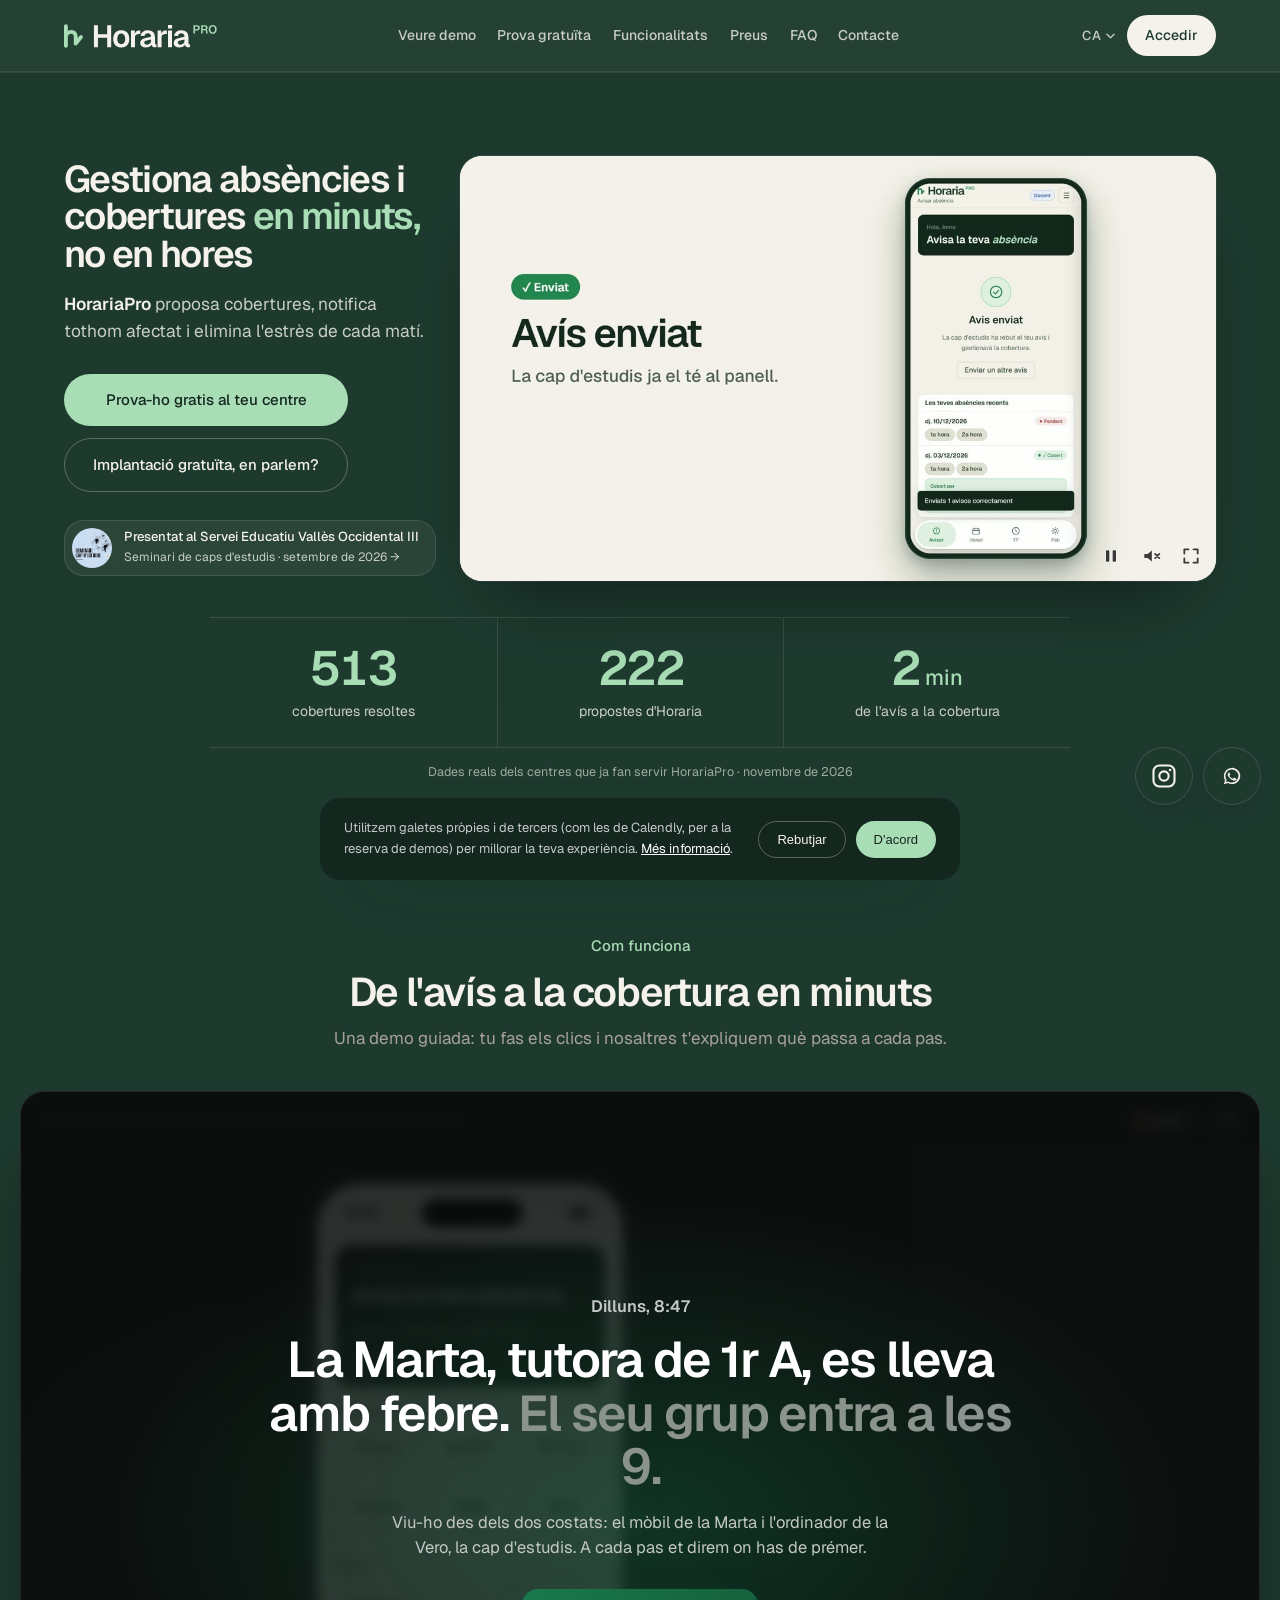
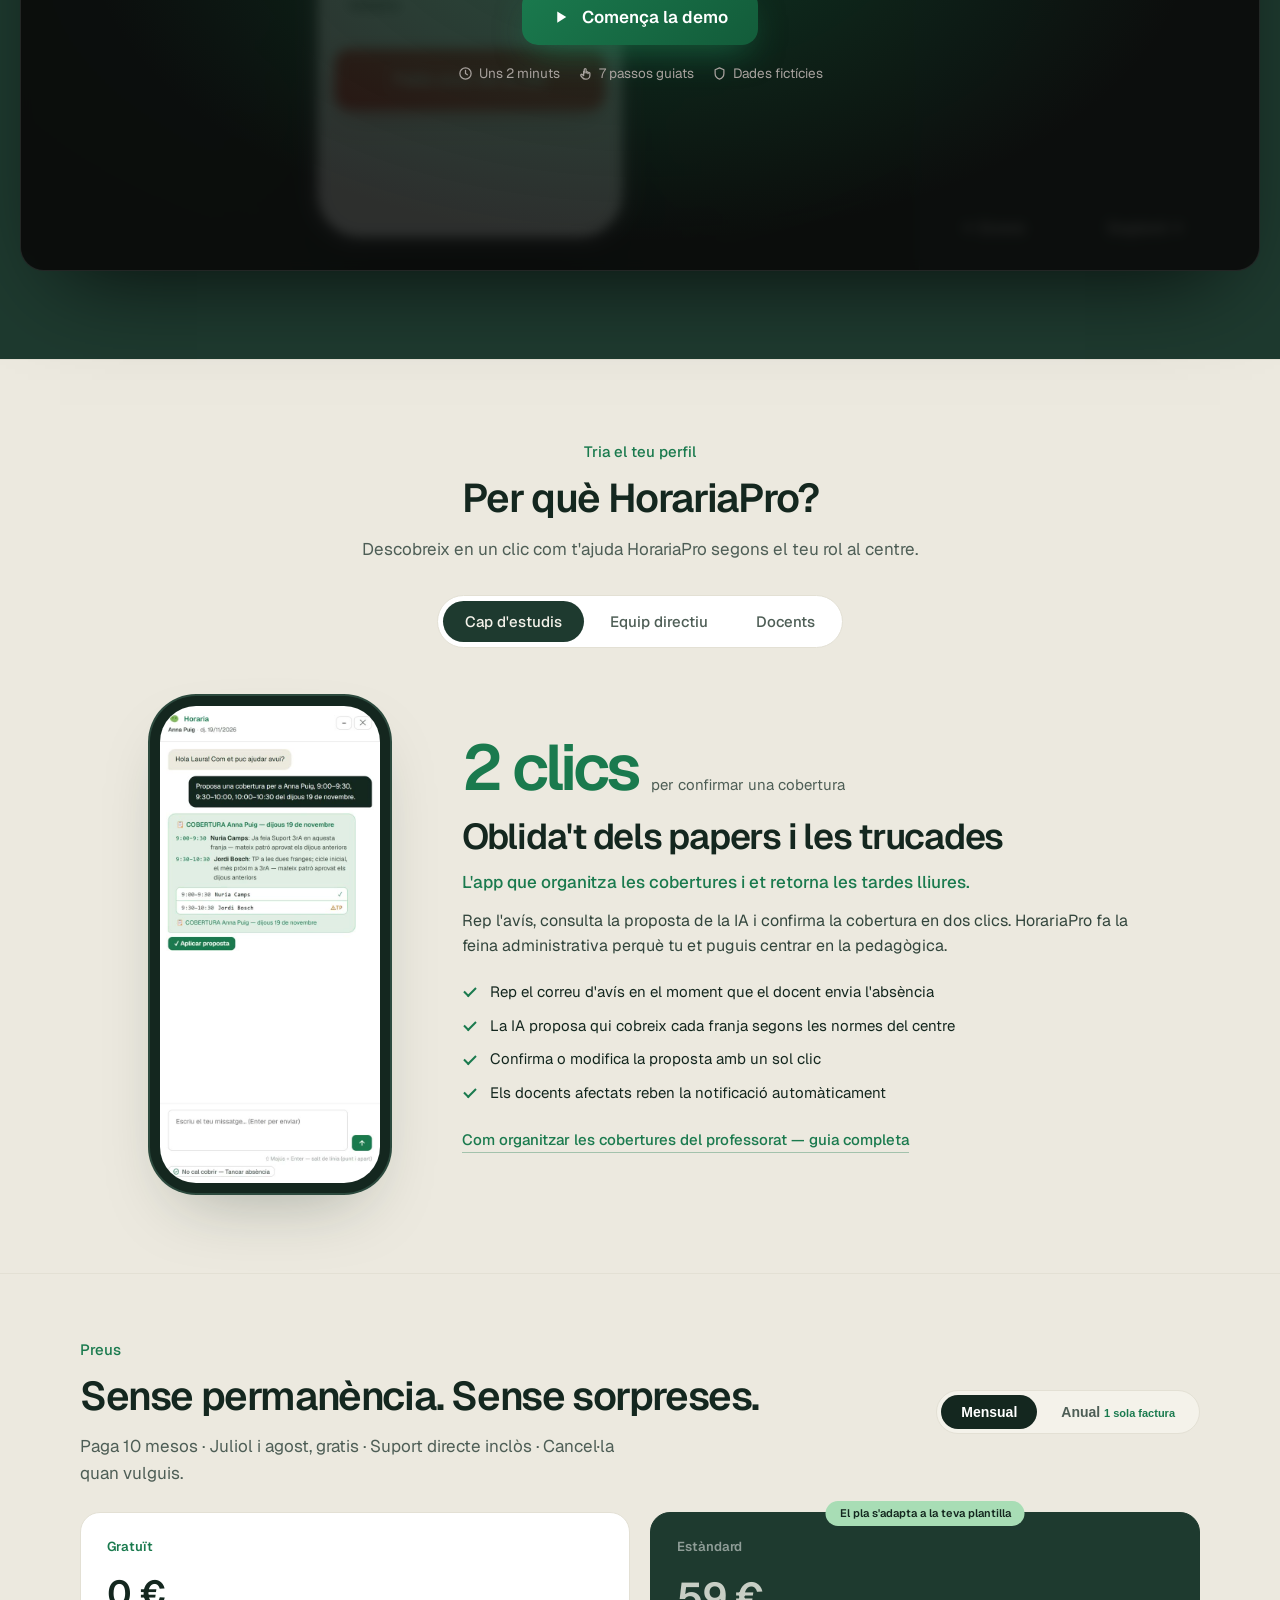
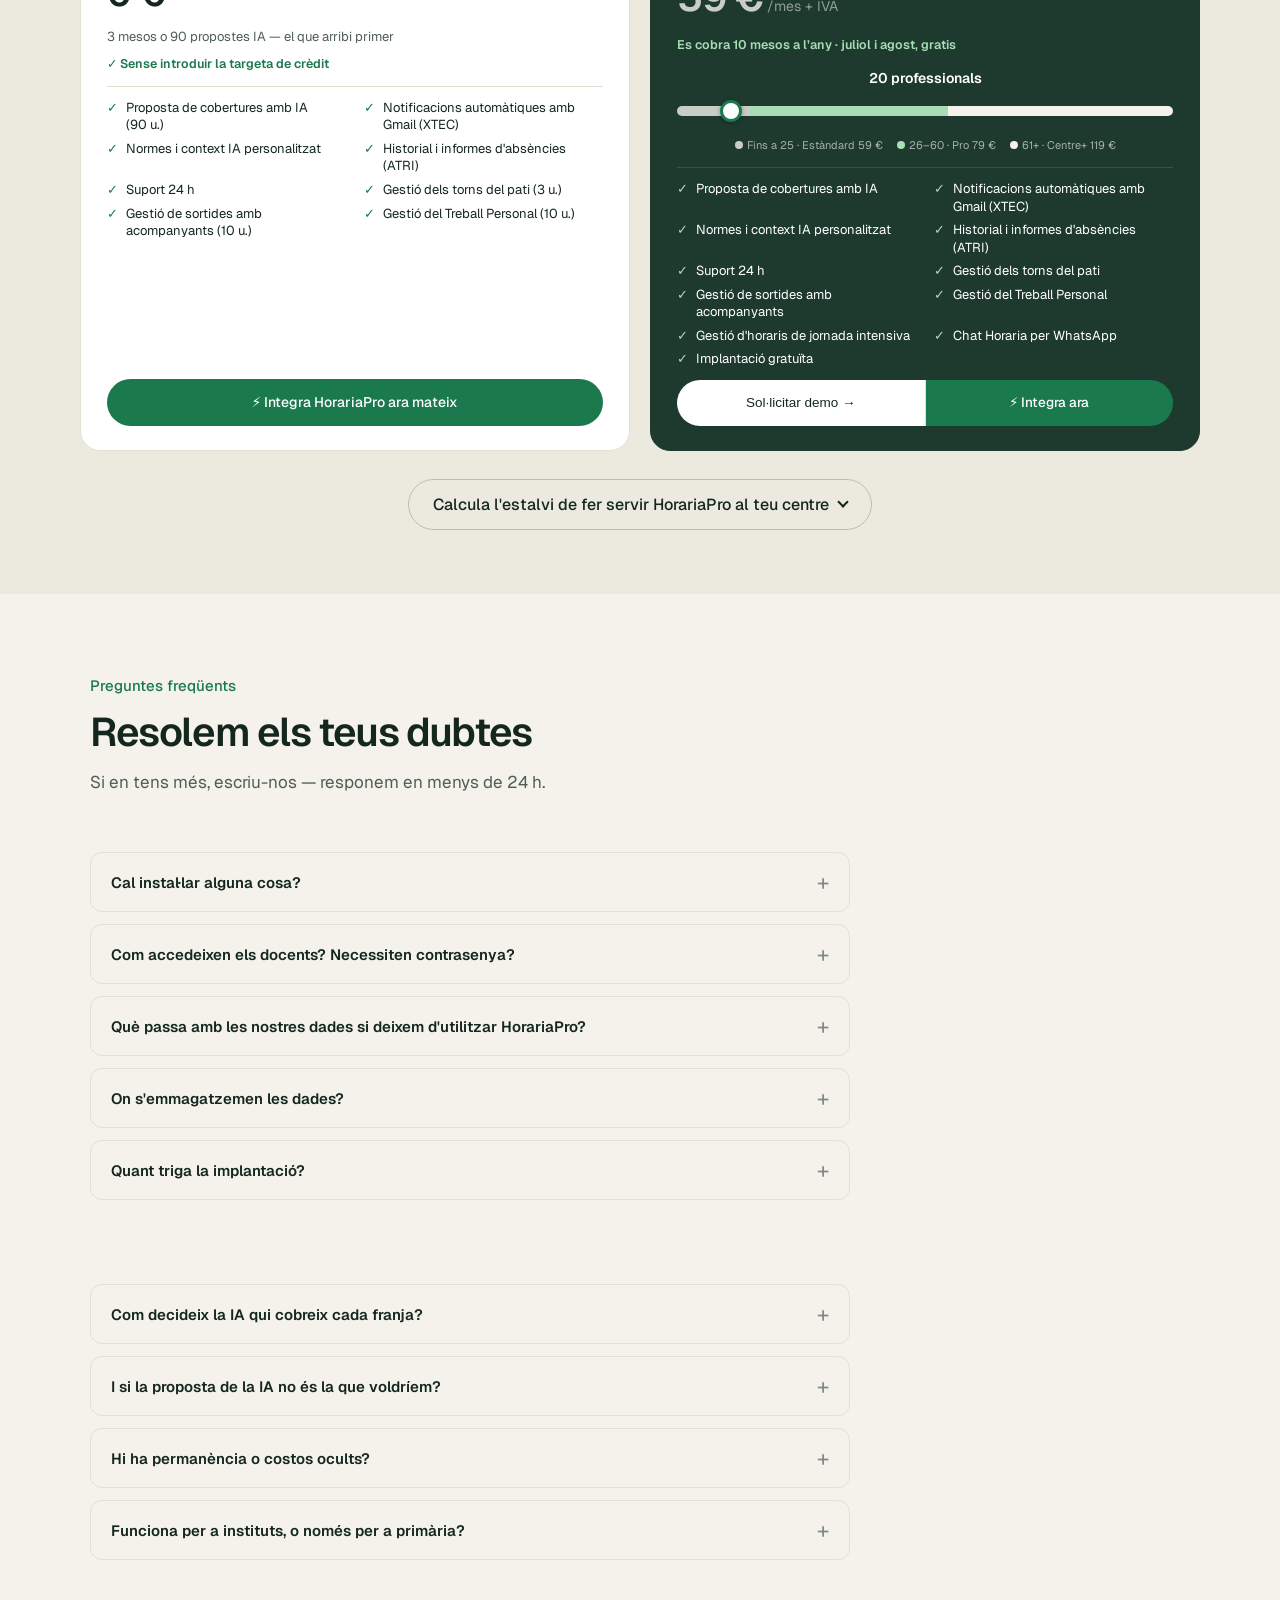
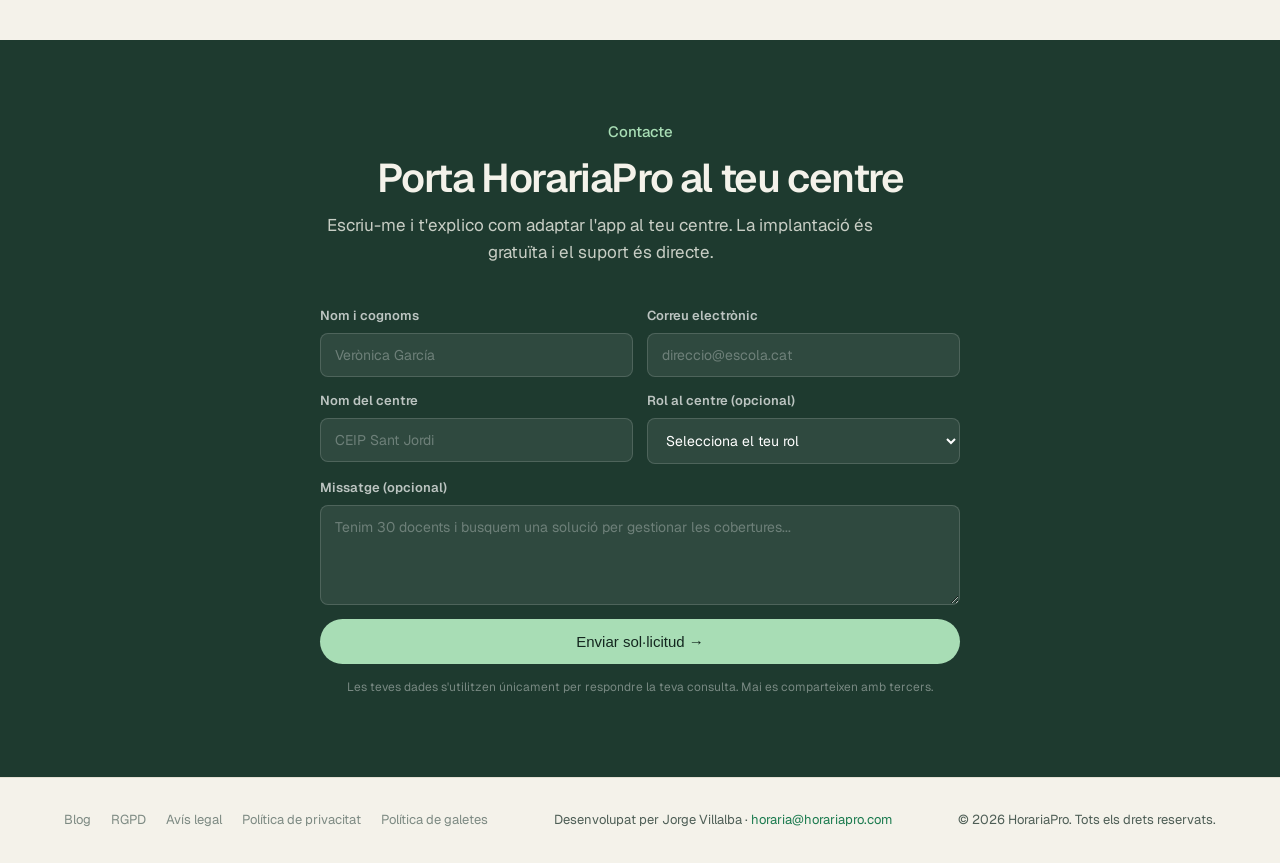
==== commit df5e763a: "Prova social amb xifres reals, marca unificada, meta description i correu del domini - Franja sota e" ====
--- a/index.html
+++ b/index.html
@@ -6,7 +6,7 @@
   <title>HorariaPro — Gestió intel·ligent de cobertures per a centres educatius</title>
   <link rel="icon" type="image/svg+xml" href="/marca/icona/favicon.svg" />
   <link rel="apple-touch-icon" href="/marca/icona/favicon.svg" />
-  <meta name="description" content="HorariaPro automatitza la gestió d'absències i cobertures del professorat amb intel·ligència artificial. Dissenyat per a equips directius de centres educatius." />
+  <meta name="description" content="Cobertures i substitucions del professorat en minuts. Per a caps d'estudis de Catalunya: avís d'absència des del mòbil, proposta amb IA i correu a tothom." />
   <link rel="canonical" href="https://horariapro.com/" />
 
   <!-- Open Graph -->
@@ -1562,7 +1562,7 @@
       .pricing-grid { grid-template-columns: repeat(2, 1fr); }
     }
   </style>
-  <link rel="stylesheet" href="/marca.css?v=2" />
+  <link rel="stylesheet" href="/marca.css?v=3" />
 </head>
 <body>
 
@@ -1675,6 +1675,15 @@
     </div>
    </div>
   </div>
+  <!-- PROVA SOCIAL: xifres reals (Supabase, sense l'escola DEMO) a 11/11/2026 -->
+  <div class="hp-xifres" aria-label="Xifres reals d'ús">
+    <div class="hp-xifres-grid">
+      <div class="hp-xifra"><b>513</b><span>cobertures resoltes</span></div>
+      <div class="hp-xifra"><b>222</b><span>propostes d'Horaria</span></div>
+      <div class="hp-xifra"><b>2<small> min</small></b><span>de l'avís a la cobertura</span></div>
+    </div>
+    <p class="hp-xifres-peu">Dades reals dels centres que ja fan servir HorariaPro · novembre de 2026</p>
+  </div>
 </div>
 
 
@@ -1763,7 +1772,7 @@
                 </div>
               </main>
 
-              <!-- Xat d'Horaria IA -->
+              <!-- Xat d'Horaria -->
               <div class="fx-chat">
                 <div class="fx-chat-h"><span class="fx-blob"></span><div><b>Horaria</b><small>Marta Puig · avui</small></div></div>
                 <div class="fx-chat-b">
@@ -1987,7 +1996,7 @@
         <div class="feature-row-text">
           <div class="feature-row-icon" style="font-weight: 600; color:var(--blue); font-size:20px;">5</div>
           <h3>Gestió del personal substitut</h3>
-          <p>HorarIAPro digitalitza l'horari diari i setmanal, sempre a mà per a tot el claustre. La cap d'estudis edita els horaris i els canvis s'actualitzen a l'instant, de manera que qualsevol membre interí o substitut té accés al seu horari actualitzat des del primer minut a l'escola. Així, tot el claustre disposa sempre de la versió més recent, des de qualsevol dispositiu.</p>
+          <p>HorariaPro digitalitza l'horari diari i setmanal, sempre a mà per a tot el claustre. La cap d'estudis edita els horaris i els canvis s'actualitzen a l'instant, de manera que qualsevol membre interí o substitut té accés al seu horari actualitzat des del primer minut a l'escola. Així, tot el claustre disposa sempre de la versió més recent, des de qualsevol dispositiu.</p>
           <p>També es pot descarregar en format PDF per tenir l'última versió del teu horari enganxada a la teva aula.</p>
         </div>
         <div class="feature-video-wrap portrait has-lightbox" onclick="openMediaLightbox('videos/horari-substitut.mp4','video')">
@@ -2002,7 +2011,7 @@
         <div class="feature-row-text">
           <div class="feature-row-icon" style="font-weight: 600; color:var(--blue); font-size:20px;">6</div>
           <h3>Seguiment de deutes de TP</h3>
-          <p>Tant la cap d'estudis com cada docent tenen control total sobre el Treball Personal acumulat. HorarIA el té en compte per repartir cobertures de forma equitativa.</p>
+          <p>Tant la cap d'estudis com cada docent tenen control total sobre el Treball Personal acumulat. Horaria el té en compte per repartir cobertures de forma equitativa.</p>
         </div>
         <div class="feature-media-pair" style="grid-template-columns:1fr 1fr;">
           <div class="feature-media-item tp-docent has-lightbox" onclick="openMediaLightbox('images/tp-vista-docent.jpeg','image')">
@@ -2388,7 +2397,7 @@
           <li style="display:flex; gap:10px; font-size:14px; color:#fff;"><span style="color:#A8DDB5; font-weight: 600;">✓</span> Gestió de sortides amb acompanyants</li>
           <li style="display:flex; gap:10px; font-size:14px; color:#fff;"><span style="color:#A8DDB5; font-weight: 600;">✓</span> Gestió del Treball Personal</li>
           <li style="display:flex; gap:10px; font-size:14px; color:#fff;"><span style="color:#A8DDB5; font-weight: 600;">✓</span> Gestió d'horaris de jornada intensiva</li>
-          <li style="display:flex; gap:10px; font-size:14px; color:#fff;"><span style="color:#A8DDB5; font-weight: 600;">✓</span> Chat HorarIA per WhatsApp</li>
+          <li style="display:flex; gap:10px; font-size:14px; color:#fff;"><span style="color:#A8DDB5; font-weight: 600;">✓</span> Chat Horaria per WhatsApp</li>
           <li style="display:flex; gap:10px; font-size:14px; color:#fff;"><span style="color:#A8DDB5; font-weight: 600;">✓</span> Implantació gratuïta</li>
         </ul>
         <div style="margin-top:auto; display:flex; border-radius:10px; overflow:hidden;">
@@ -2728,7 +2737,7 @@
     <a href="/politica-privacitat.html" style="color:var(--ink-4); font-size:13px;">Política de privacitat</a>
     <a href="/politica-cookies.html" style="color:var(--ink-4); font-size:13px;">Política de galetes</a>
   </div>
-  <div>Desenvolupat per Jorge Villalba · <a href="mailto:horaria.admin@gmail.com" data-track="cta_email" style="color:var(--blue)">horaria.admin@gmail.com</a></div>
+  <div>Desenvolupat per Jorge Villalba · <a href="mailto:horaria@horariapro.com" data-track="cta_email" style="color:var(--blue)">horaria@horariapro.com</a></div>
   <div>© 2026 HorariaPro. Tots els drets reservats.</div>
 </footer>
 
@@ -3227,7 +3236,7 @@
       form.reset();
     })
     .catch(() => {
-      btn.textContent = "No s'ha pogut enviar. Escriu-nos a horaria.admin@gmail.com";
+      btn.textContent = "No s'ha pogut enviar. Escriu-nos a horaria@horariapro.com";
       btn.style.background = '#ef4444';
       btn.disabled = false;
       setTimeout(() => { btn.textContent = (window.HPI18N ? window.HPI18N.t('Enviar sol·licitud →') : 'Enviar sol·licitud →'); btn.style.background = ''; }, 8000);
@@ -3611,13 +3620,13 @@
         { d: 4800, h:
           '<div style="flex:1;display:flex;flex-direction:column;align-items:center;justify-content:center;gap:14px;padding:10px;">' +
             '<div style="width:36px;height:36px;border:3px solid var(--blue-lt);border-top-color:var(--blue);border-radius:50%;animation:iaSpinner .8s linear infinite;"></div>' +
-            '<div style="font-size:13px;font-weight: 600;color:var(--blue);text-align:center;">HorarIA generant jornada intensiva...</div>' +
+            '<div style="font-size:13px;font-weight: 600;color:var(--blue);text-align:center;">Horaria generant jornada intensiva...</div>' +
             '<div style="font-size:11px;color:var(--ink-3);text-align:center;">Compactant franges de 15 min · Eliminant la tarda</div>' +
           '</div>'
         },
         { d: 5200, h:
           '<div style="display:flex;align-items:center;justify-content:space-between;margin-bottom:6px;">' +
-            '<div style="font-size:10px;font-weight: 600;color:var(--ink-3);letter-spacing: 0;">Gestió d\'horaris de jornada intensiva · HorarIA ⚡</div>' +
+            '<div style="font-size:10px;font-weight: 600;color:var(--ink-3);letter-spacing: 0;">Gestió d\'horaris de jornada intensiva · Horaria ⚡</div>' +
             '<span class="mock-badge green" style="animation:scaleIn .3s ease both;">Generat ✓</span>' +
           '</div>' +
           '<div style="display:flex;flex-direction:column;gap:2px;font-size:10px;animation:slideUp .4s ease both;">' +
@@ -3739,7 +3748,7 @@
   })();
 </script>
 
-<script src="/i18n.js?v=8"></script>
+<script src="/i18n.js?v=9"></script>
 <script src="/i18n-guies.js?v=2"></script>
 <script src="/analytics.js" defer></script>
 
--- a/marca.css
+++ b/marca.css
@@ -232,10 +232,25 @@
 @media (max-width: 480px) {
   .hero-aval { padding: 9px 16px; }
   .hero-aval img { display: none; }
-  .hero-aval b, .hero-aval small { white-space: nowrap; font-size: 12.5px; }
+  .hero-aval b, .hero-aval small { white-space: normal; font-size: 12.5px; }
   .hero-aval small { font-size: 11.5px; }
 }
 
 /* Vídeos gravats amb la marca nova: ja no porten la barra negra del navegador que calia retallar */
 .feature-media-item.v-marca, .feature-video-wrap.portrait.v-marca { aspect-ratio: 576 / 1248; }
 .feature-media-item.v-marca video, .feature-video-wrap.portrait.v-marca video { transform: none; }
+
+/* Prova social: franja de xifres sota el hero */
+.hp-xifres { max-width: 1100px; margin: 0 auto; padding: 8px 16px 56px; }
+.hp-xifres-grid { display: grid; grid-template-columns: repeat(3, 1fr); max-width: 860px; margin: 0 auto; border-top: 1px solid rgba(244,242,234,.12); border-bottom: 1px solid rgba(244,242,234,.12); }
+.hp-xifra { padding: 26px 12px; text-align: center; }
+.hp-xifra + .hp-xifra { border-left: 1px solid rgba(244,242,234,.12); }
+.hp-xifra b { display: block; font-size: clamp(34px, 4vw, 48px); font-weight: 600; line-height: 1; letter-spacing: -.03em; color: var(--guix-verd); font-variant-numeric: tabular-nums; }
+.hp-xifra b small { font-size: .45em; font-weight: 500; letter-spacing: 0; color: var(--guix-verd); }
+.hp-xifra span { display: block; margin-top: 10px; font-size: 14px; line-height: 1.35; color: var(--pols); }
+.hp-xifres-peu { margin: 14px 0 0; text-align: center; font-size: 12.5px; color: #9DAAA2; }
+@media (max-width: 700px) {
+  .hp-xifres { padding-bottom: 40px; }
+  .hp-xifra { padding: 20px 4px; }
+  .hp-xifra span { font-size: 12.5px; }
+}
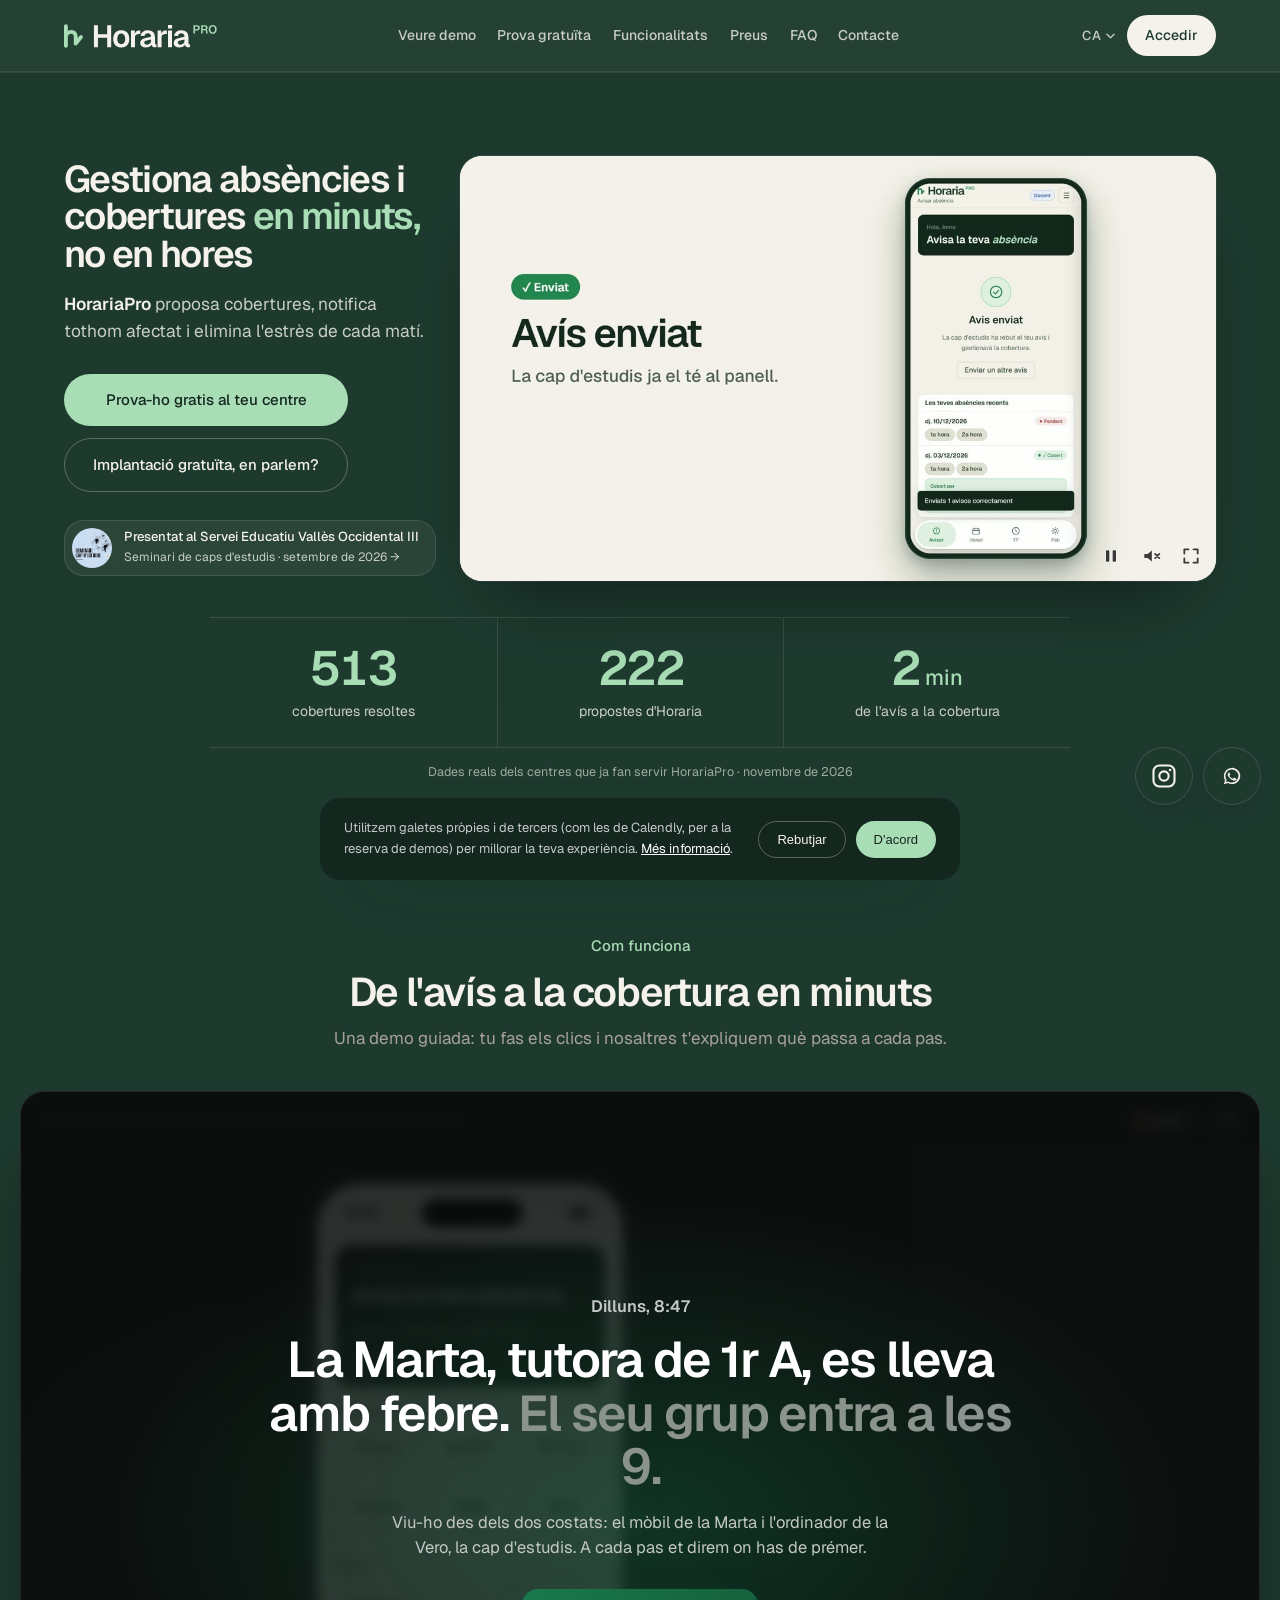
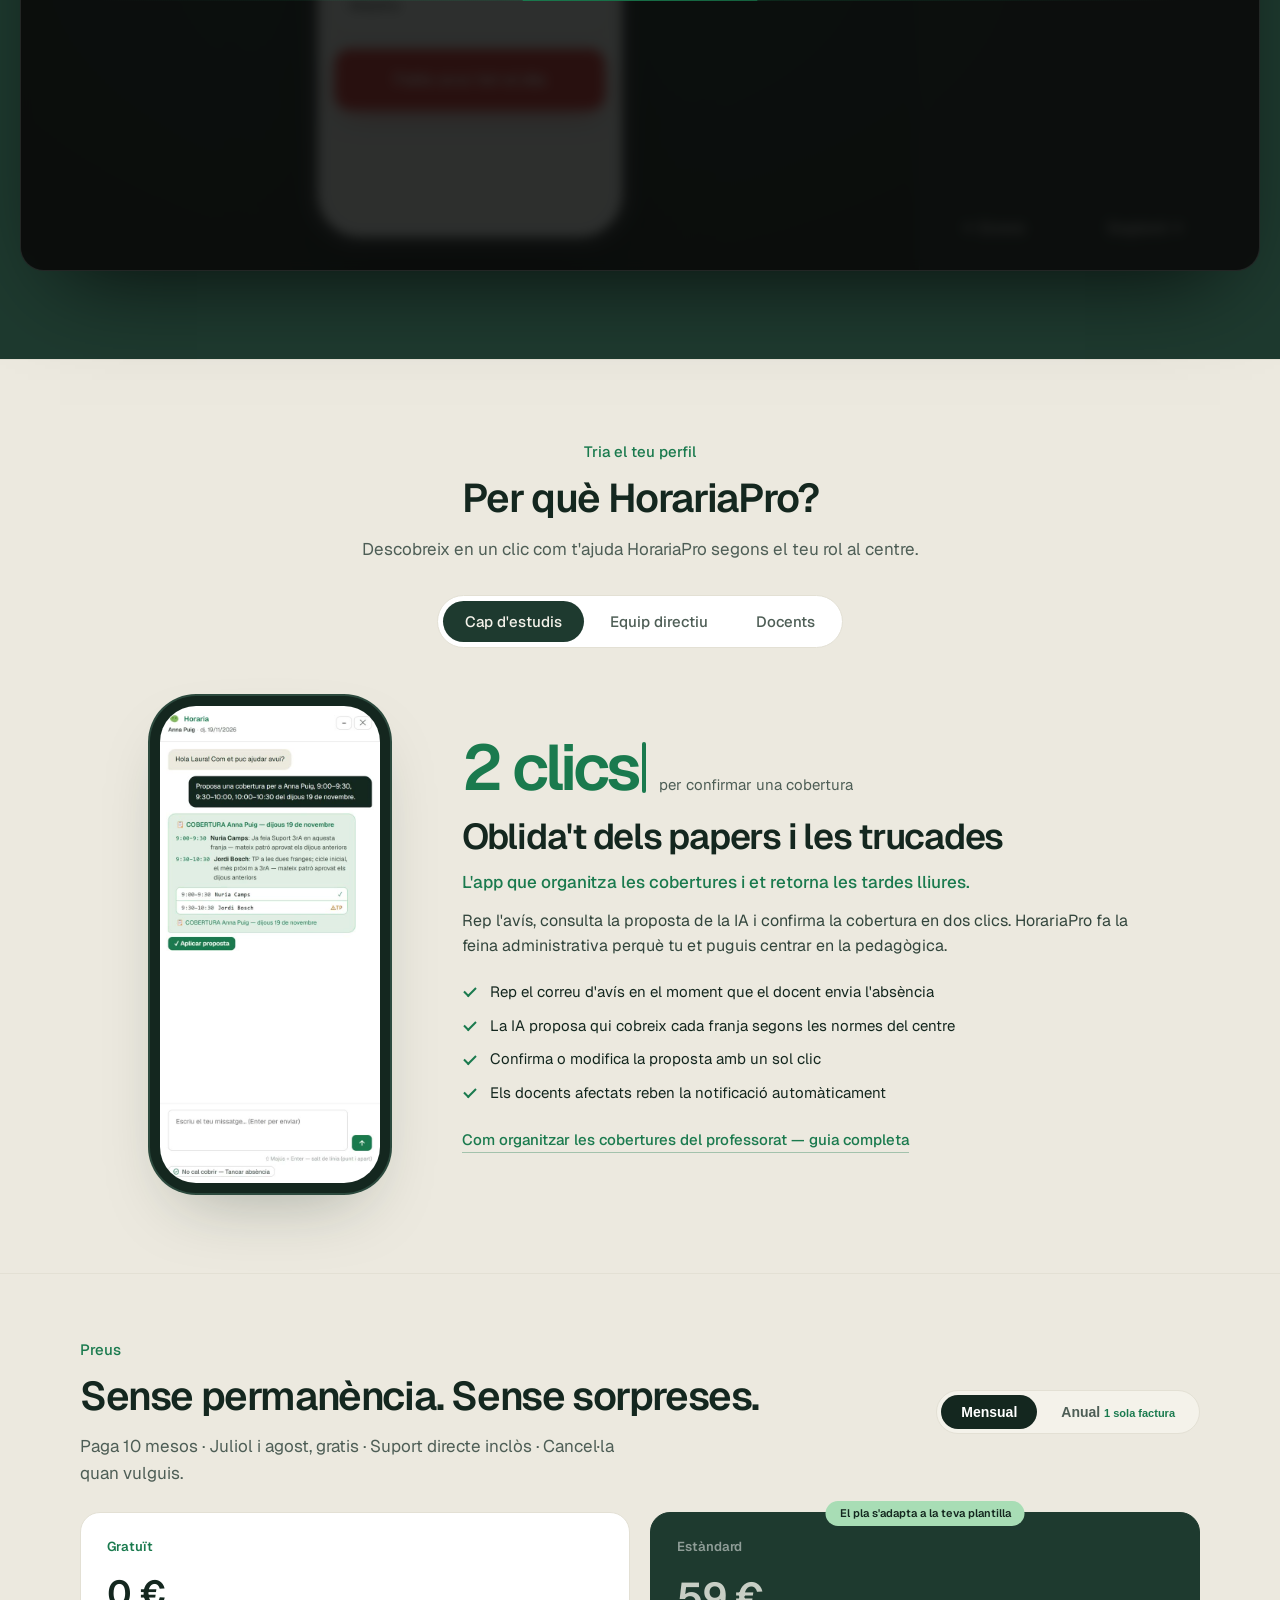
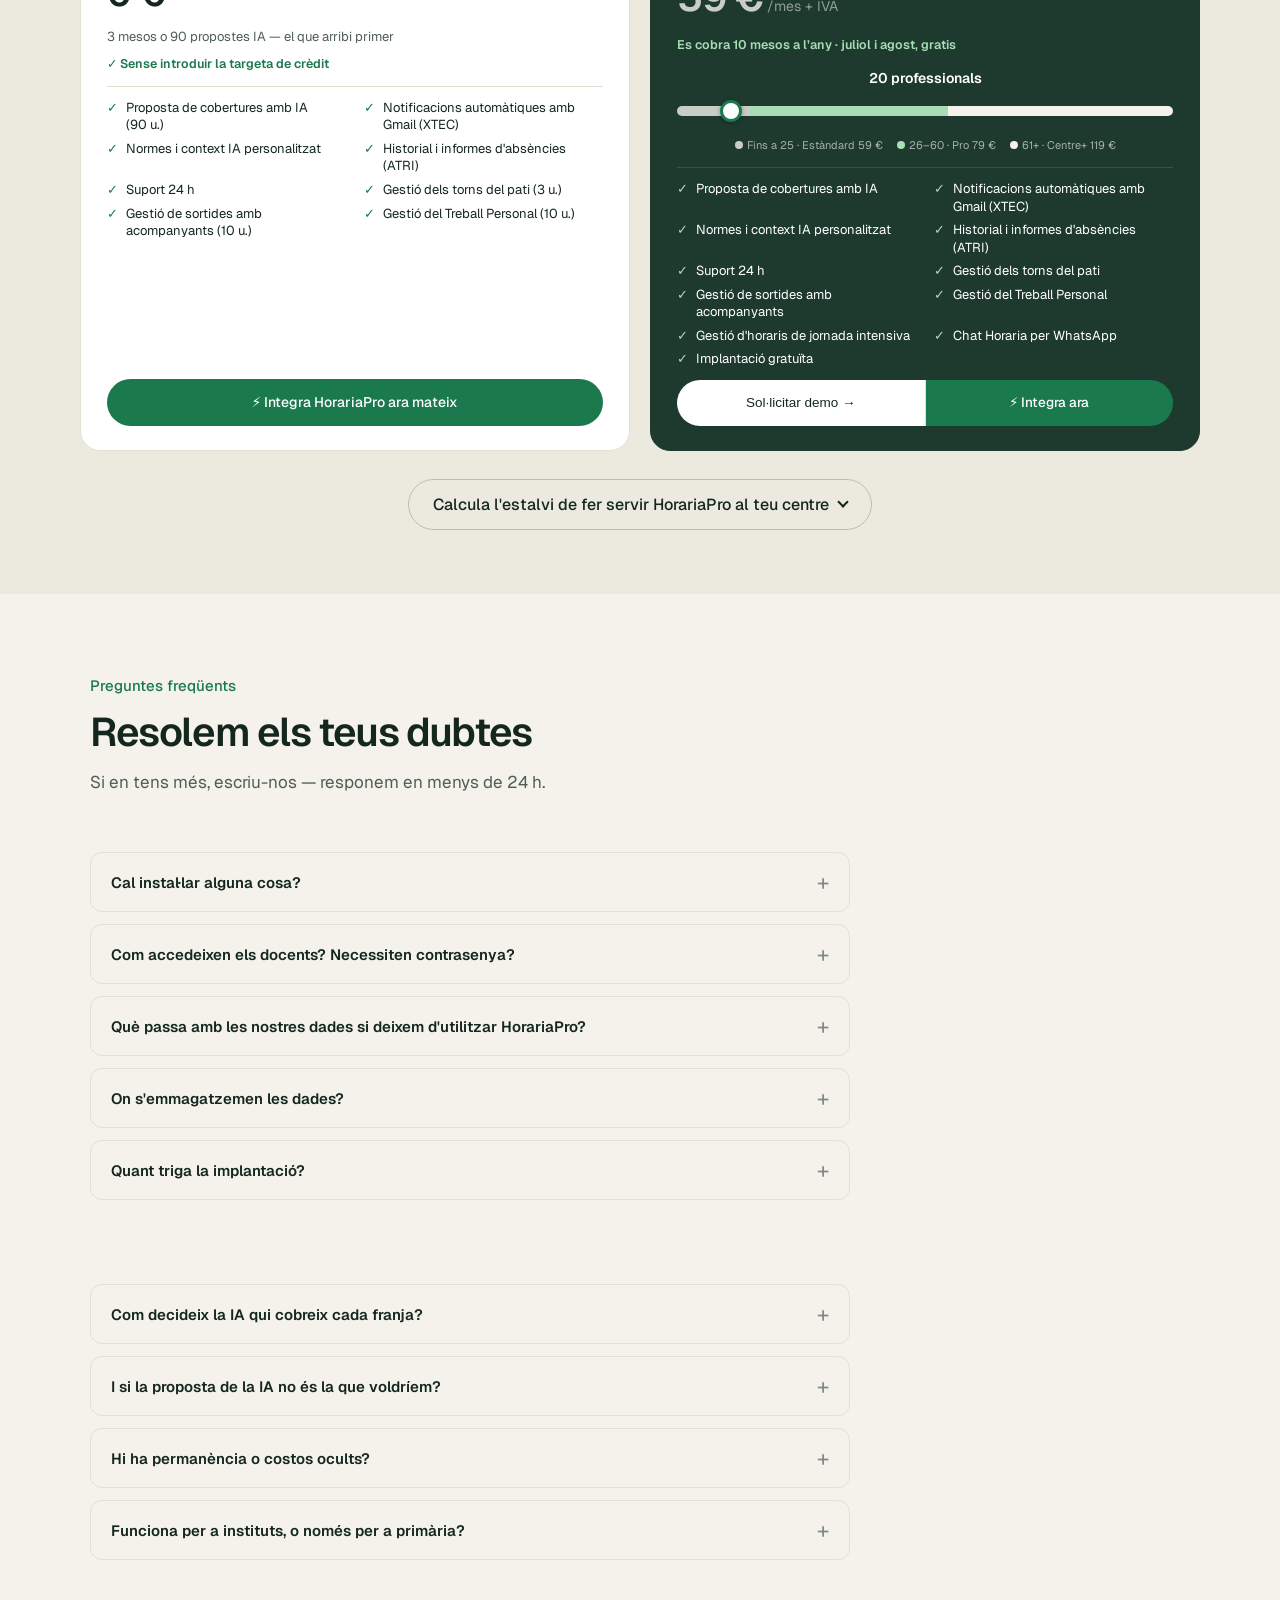
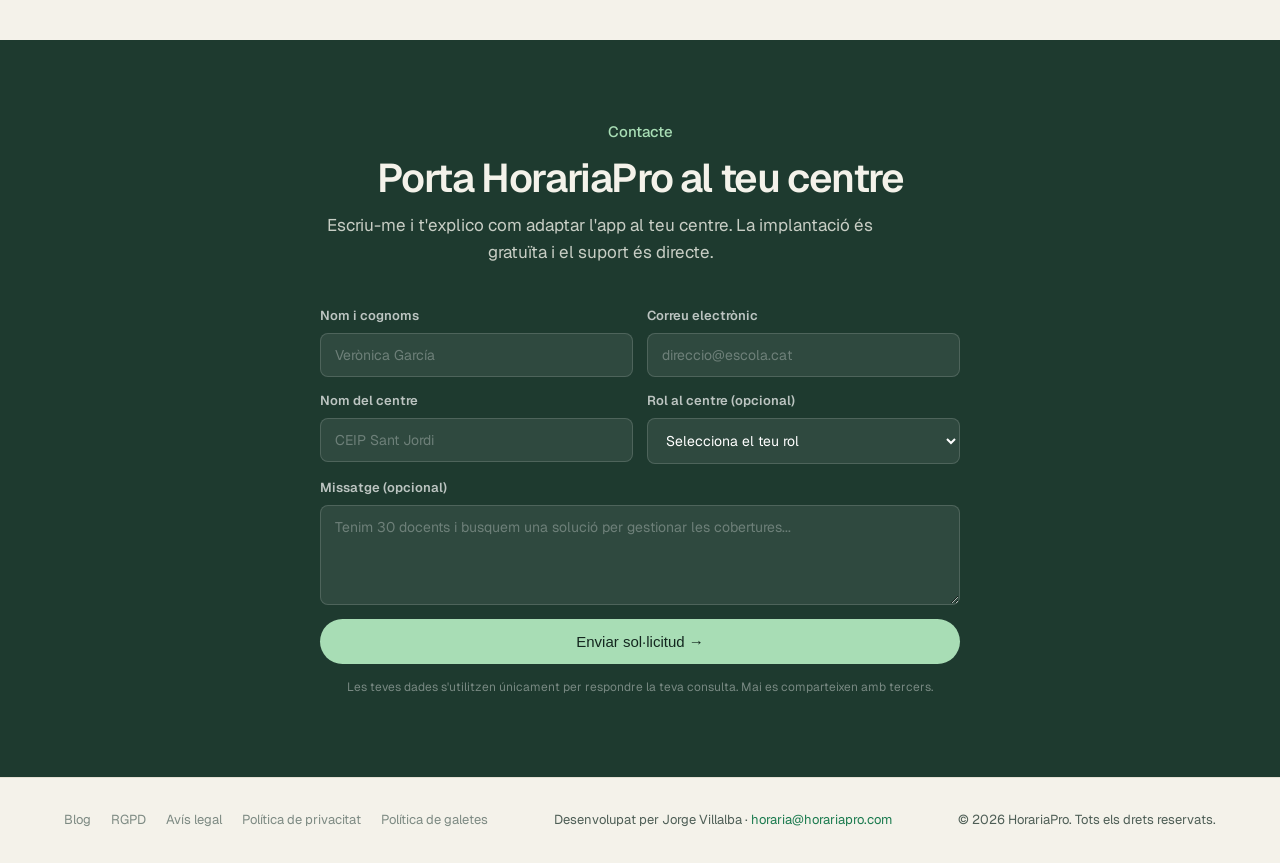
==== commit 97d86271: "Per què HorariaPro: la xifra de la cap d'estudis s'escriu i s'esborra en bucle (2 clics ⇄ 2 min) Sen" ====
--- a/index.html
+++ b/index.html
@@ -1871,7 +1871,7 @@
         <a class="gd-btn primary" href="incorporacio.html" data-track="cta_demo_guiada_prova">Prova-ho gratis al teu centre</a>
         <button type="button" class="gd-btn" id="gdAgain" data-track="demo_guiada_repetir">↺ Torna-la a veure</button>
       </div>
-      <button type="button" class="gd-end-link" onclick="openDemoOverlay()" data-track="cta_demo_prova_tu">o explora el simulador complet, sense guia →</button>
+      <button type="button" class="gd-end-link" onclick="openDemoOverlay()" data-track="cta_demo_prova_tu">o explora el simulador complet, com tu vulguis, lliurement →</button>
     </div>
   </div>
 </section>
@@ -2222,7 +2222,7 @@
       <div class="rols-panel is-on" id="cap-estudis" role="tabpanel" aria-labelledby="rolTab0">
         <div class="rols-phone"><video data-v="chat-horaria" src="videos/chat-horaria.mp4" poster="videos/chat-horaria.jpg" muted loop playsinline preload="none" aria-label="La cap d'estudis demana una proposta de cobertura al xat d'Horaria"></video></div>
         <div class="rols-text">
-          <div class="rols-stat"><b>2 clics</b><span>per confirmar una cobertura</span></div>
+          <div class="rols-stat"><b class="tecleja" data-frases="2 clics|2 min" aria-label="2 clics · 2 min"><span class="lletres" aria-hidden="true">2 clics</span><span class="cursor" aria-hidden="true"></span></b><span>per confirmar una cobertura</span></div>
           <h3>Oblida't dels papers i les trucades</h3>
           <p class="rols-accent">L'app que organitza les cobertures i et retorna les tardes lliures.</p>
           <p>Rep l'avís, consulta la proposta de la IA i confirma la cobertura en dos clics. HorariaPro fa la feina administrativa perquè tu et puguis centrar en la pedagògica.</p>
@@ -3802,5 +3802,48 @@
     }, { threshold: .35 }).observe(sec);
   })();
 </script>
+<script>
+/* "Per què HorariaPro?" · Cap d'estudis: la xifra s'escriu i s'esborra en bucle ("2 clics" ⇄ "2 min").
+   La línia sempre té text (espai zero) i l'ample de la frase més llarga: el text del costat no es mou. */
+(function () {
+  var el = document.querySelector('.tecleja'); if (!el) return;
+  var box = el.querySelector('.lletres'), frases = el.getAttribute('data-frases').split('|');
+  var ZW = '​', i = 0, n = frases[0].length, esborrant = true, t = 0, actiu = false;
+  function posa(s) { box.textContent = s || ZW; }
+  function reserva() {
+    var w = 0, ara = box.textContent;
+    el.style.minWidth = '';
+    frases.forEach(function (f) { box.textContent = f; w = Math.max(w, el.getBoundingClientRect().width); });
+    el.style.minWidth = Math.ceil(w) + 'px'; box.textContent = ara;
+  }
+  reserva();
+  if (document.fonts && document.fonts.ready) document.fonts.ready.then(reserva);
+  window.addEventListener('resize', reserva);
+  if (window.matchMedia('(prefers-reduced-motion: reduce)').matches) {
+    setInterval(function () { i = (i + 1) % frases.length; posa(frases[i]); }, 3200);
+    return;
+  }
+  function pas() {
+    if (!actiu) return;
+    var f = frases[i];
+    el.classList.add('escrivint');
+    if (esborrant) {
+      n--; posa(f.slice(0, n));
+      if (n <= 0) { esborrant = false; i = (i + 1) % frases.length; el.classList.remove('escrivint'); t = setTimeout(pas, 380); return; }
+      t = setTimeout(pas, 55); return;
+    }
+    n++; posa(frases[i].slice(0, n));
+    if (n >= frases[i].length) { esborrant = true; el.classList.remove('escrivint'); t = setTimeout(pas, 1900); return; }
+    t = setTimeout(pas, 95 + Math.random() * 60);
+  }
+  // Només es mou quan la secció es veu a la pantalla
+  var io = 'IntersectionObserver' in window ? new IntersectionObserver(function (es) {
+    var vis = es[0].isIntersecting;
+    if (vis && !actiu) { actiu = true; t = setTimeout(pas, 1400); }
+    if (!vis && actiu) { actiu = false; clearTimeout(t); }
+  }, { threshold: 0.4 }) : null;
+  if (io) io.observe(el); else { actiu = true; t = setTimeout(pas, 1400); }
+})();
+</script>
 </body>
 </html>
--- a/marca.css
+++ b/marca.css
@@ -203,6 +203,14 @@
 .rols-stat { display: flex; align-items: baseline; gap: 12px; flex-wrap: wrap; margin-bottom: 18px; }
 .rols-stat b { font-size: clamp(44px, 5vw, 64px); font-weight: 600; letter-spacing: -.05em; line-height: 1; color: var(--verd); }
 .rols-stat span { font-size: 15px; color: var(--muted); }
+/* Efecte d'escriptura de la xifra (2 clics ⇄ 2 min) */
+.rols-stat .tecleja { display: inline-flex; align-items: center; white-space: nowrap; }
+.rols-stat .tecleja span { font-size: inherit; color: inherit; }
+.rols-stat .tecleja .lletres { display: inline-block; height: 1em; line-height: 1; }
+.rols-stat .tecleja .cursor { display: inline-block; width: .06em; height: .8em; margin-left: .06em; background: var(--verd); border-radius: 2px; animation: hp-parpelleja 1s steps(1) infinite; }
+.rols-stat .tecleja.escrivint .cursor { animation: none; opacity: 1; }
+@keyframes hp-parpelleja { 50% { opacity: 0; } }
+@media (prefers-reduced-motion: reduce) { .rols-stat .tecleja .cursor { display: none; } }
 .rols-text h3 { font-size: clamp(26px, 2.8vw, 36px); font-weight: 600; letter-spacing: -.035em; line-height: 1.08; color: var(--fosca); margin-bottom: 12px; }
 .rols-accent { font-size: 17px; font-weight: 500; color: var(--verd); margin-bottom: 12px; }
 .rols-text > p:not(.rols-accent) { font-size: 16px; color: var(--ink-2); line-height: 1.6; margin-bottom: 22px; }
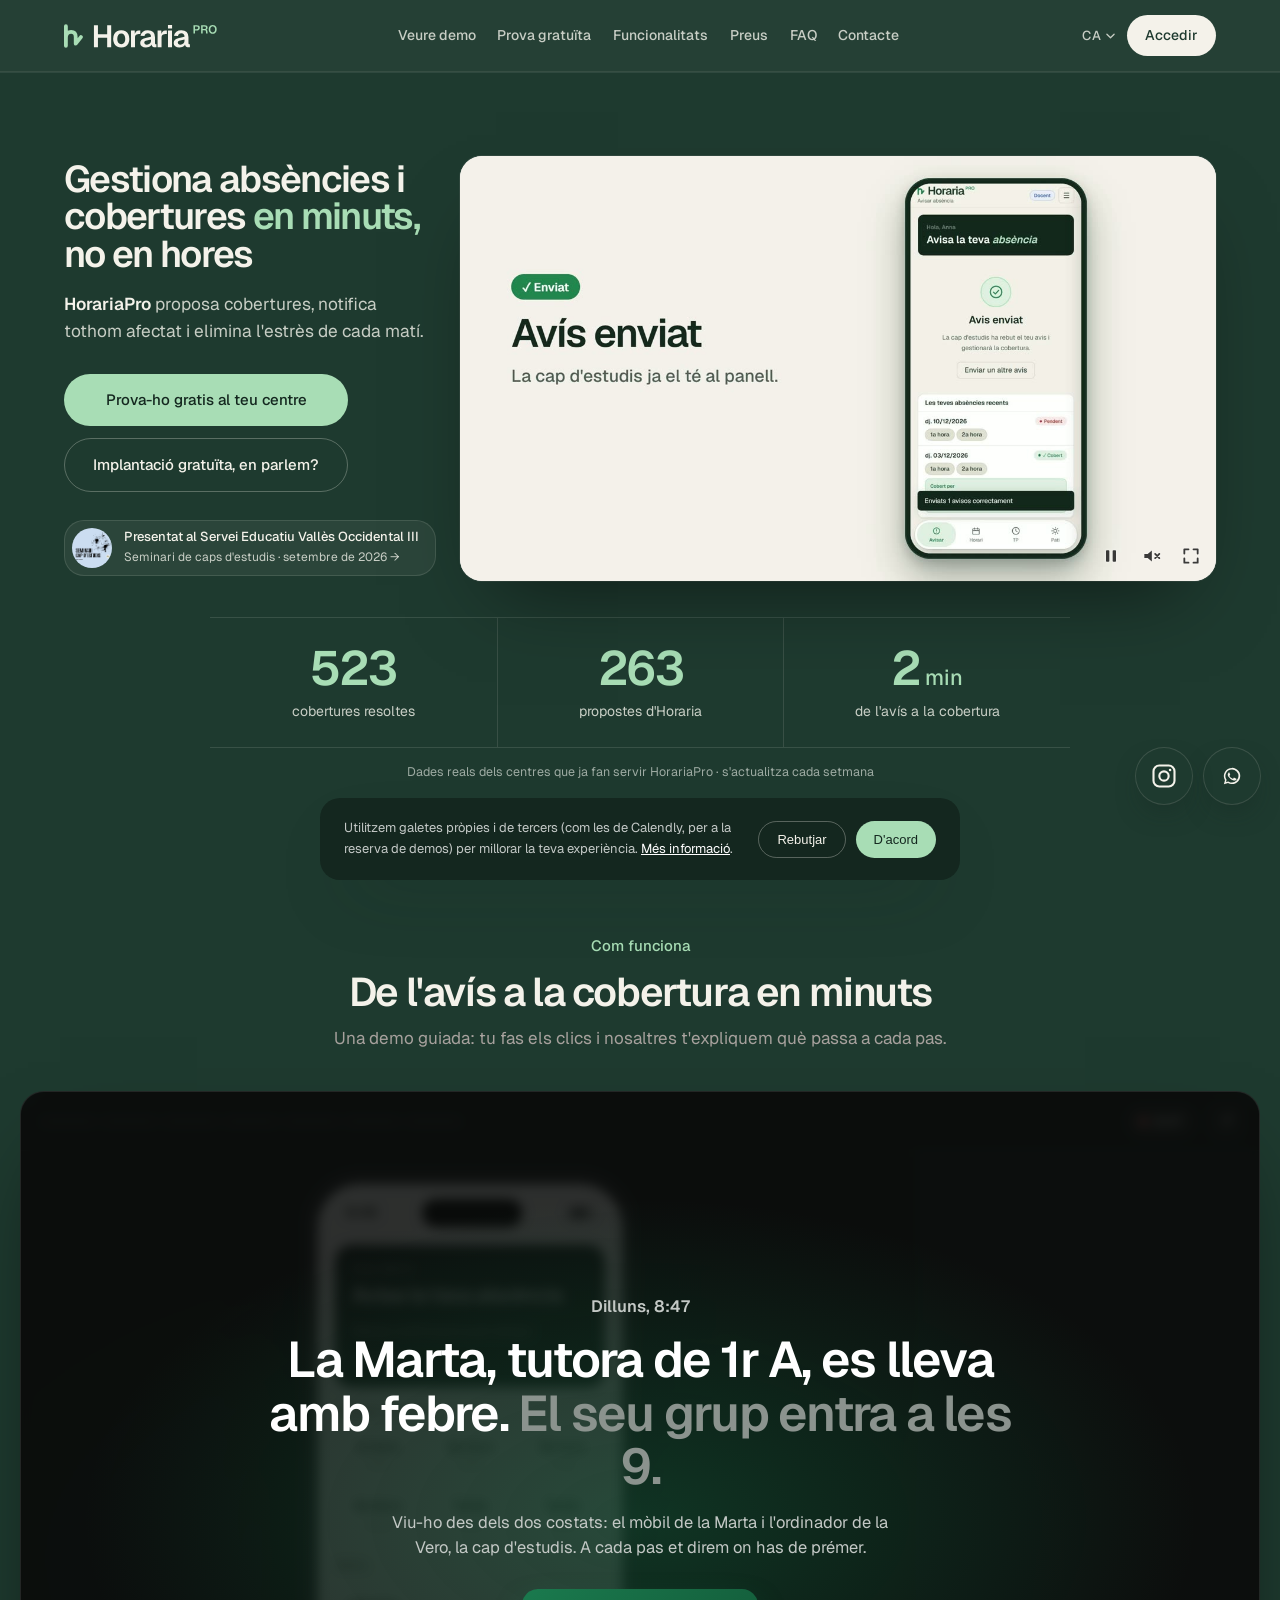
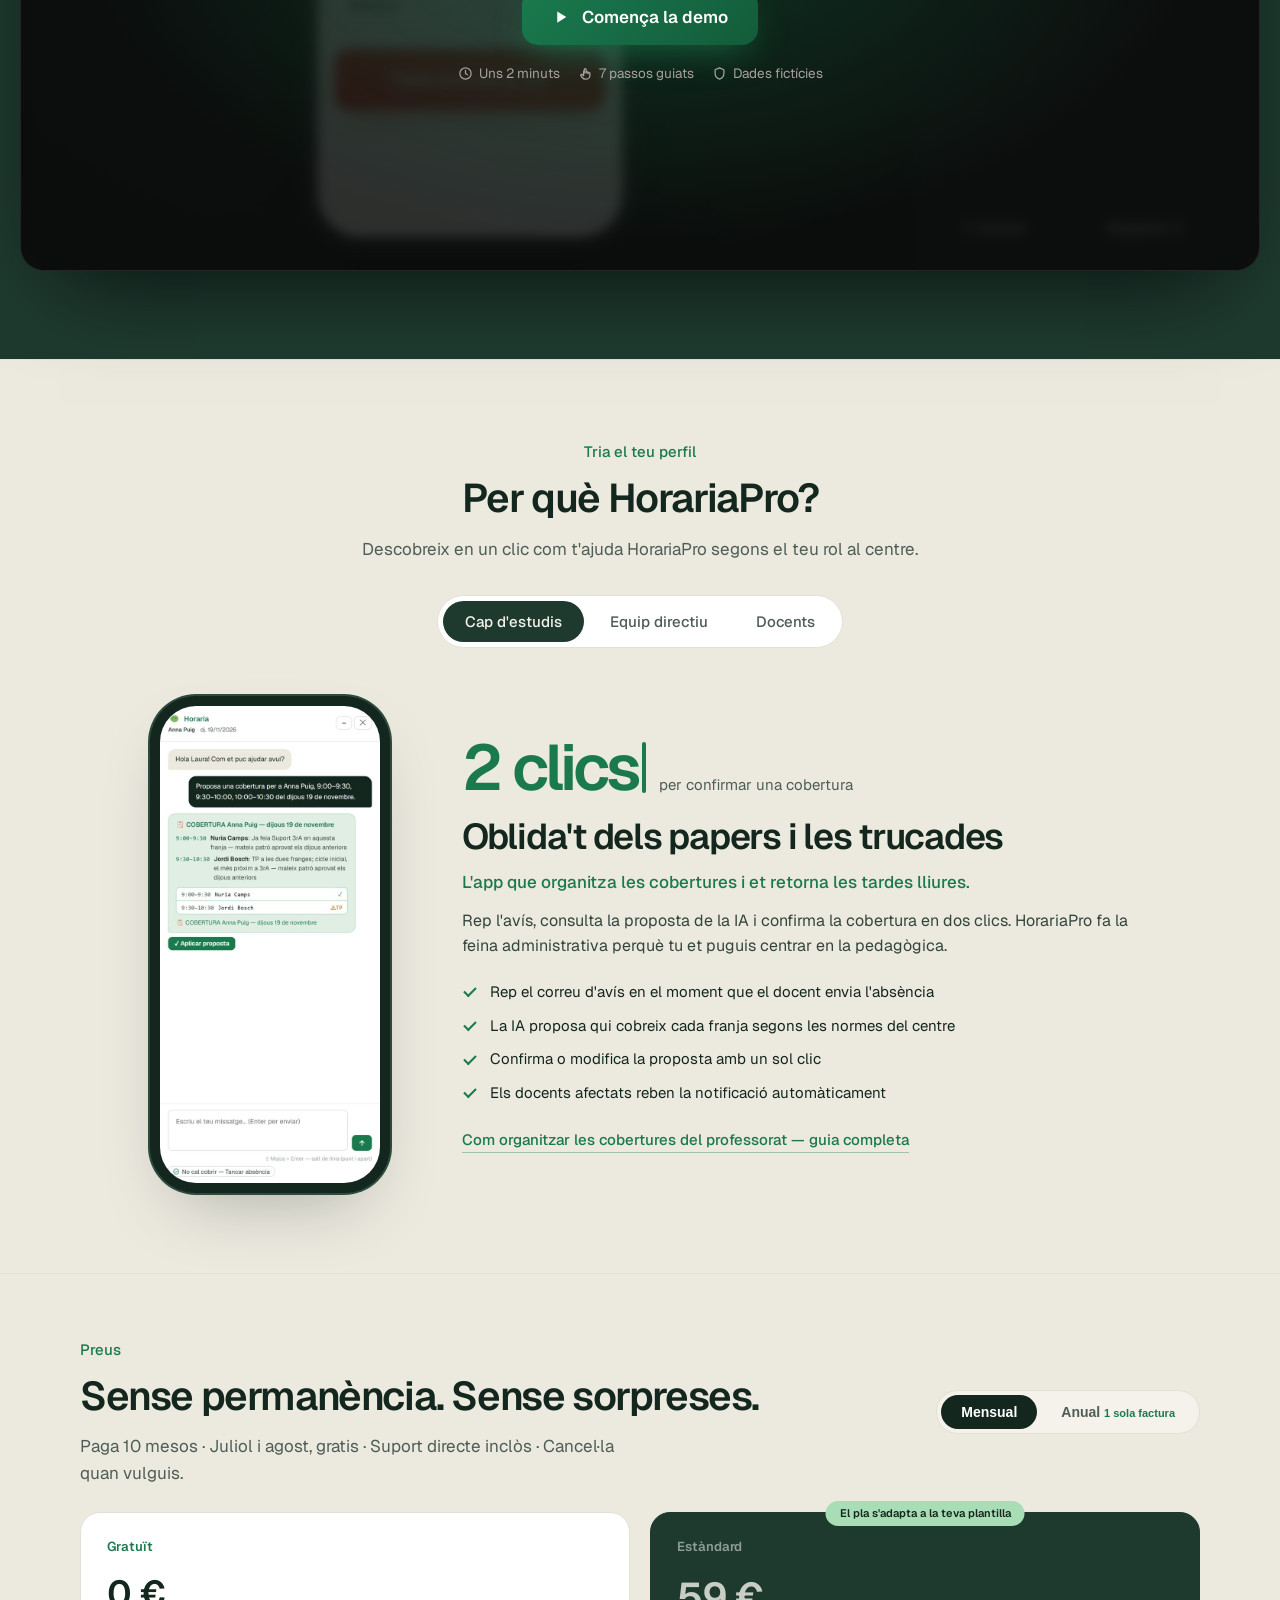
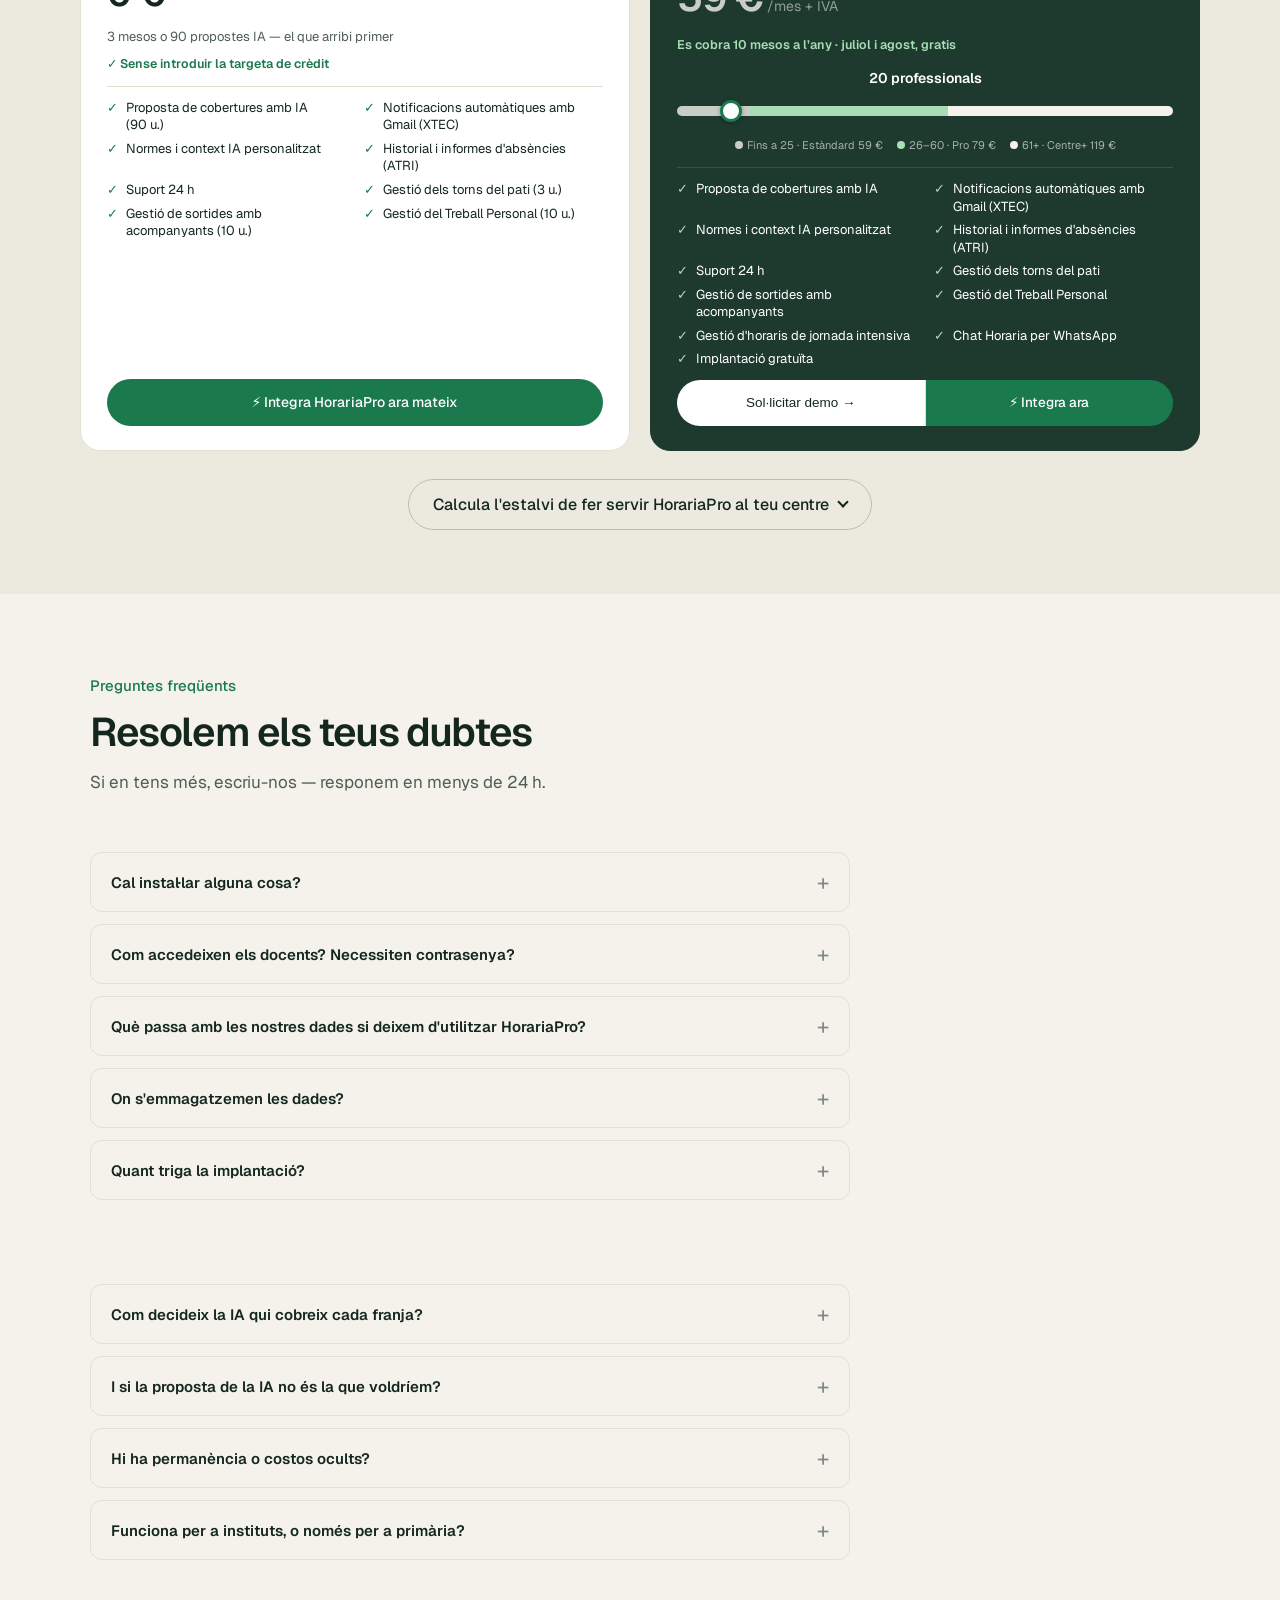
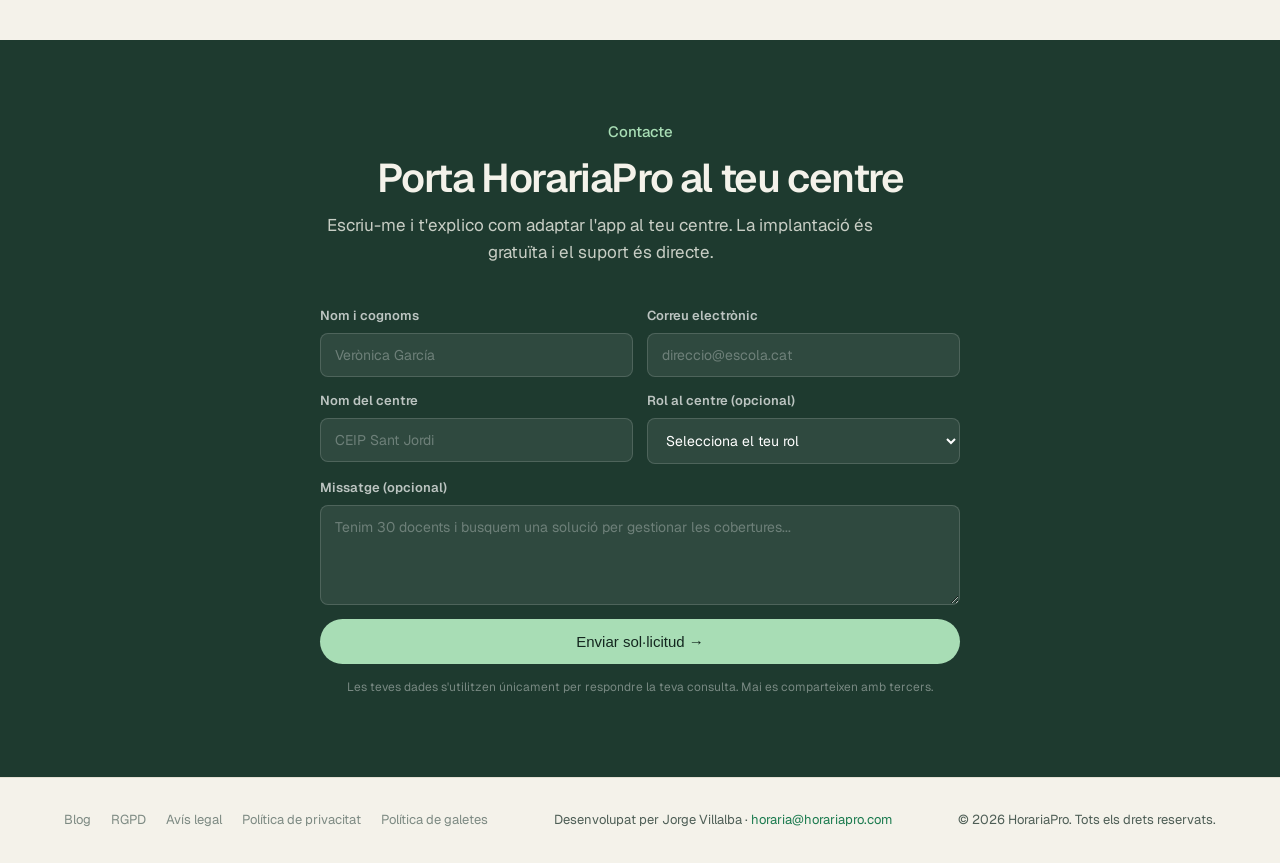
==== commit ddc16aa7: "Franja de xifres amb dades reals que s'actualitzen cada setmana xifres.js llig cobertures i proposte" ====
--- a/index.html
+++ b/index.html
@@ -1678,11 +1678,11 @@
   <!-- PROVA SOCIAL: xifres reals (Supabase, sense l'escola DEMO) a 11/11/2026 -->
   <div class="hp-xifres" aria-label="Xifres reals d'ús">
     <div class="hp-xifres-grid">
-      <div class="hp-xifra"><b>513</b><span>cobertures resoltes</span></div>
-      <div class="hp-xifra"><b>222</b><span>propostes d'Horaria</span></div>
+      <div class="hp-xifra"><b data-xifra="cobertures">523</b><span>cobertures resoltes</span></div>
+      <div class="hp-xifra"><b data-xifra="propostes">263</b><span>propostes d'Horaria</span></div>
       <div class="hp-xifra"><b>2<small> min</small></b><span>de l'avís a la cobertura</span></div>
     </div>
-    <p class="hp-xifres-peu">Dades reals dels centres que ja fan servir HorariaPro · novembre de 2026</p>
+    <p class="hp-xifres-peu">Dades reals dels centres que ja fan servir HorariaPro · s'actualitza cada setmana</p>
   </div>
 </div>
 
@@ -3751,6 +3751,7 @@
 <script src="/i18n.js?v=9"></script>
 <script src="/i18n-guies.js?v=2"></script>
 <script src="/analytics.js" defer></script>
+<script src="/xifres.js" defer></script>
 
 <script src="/marca.js" defer></script>
 <script>
